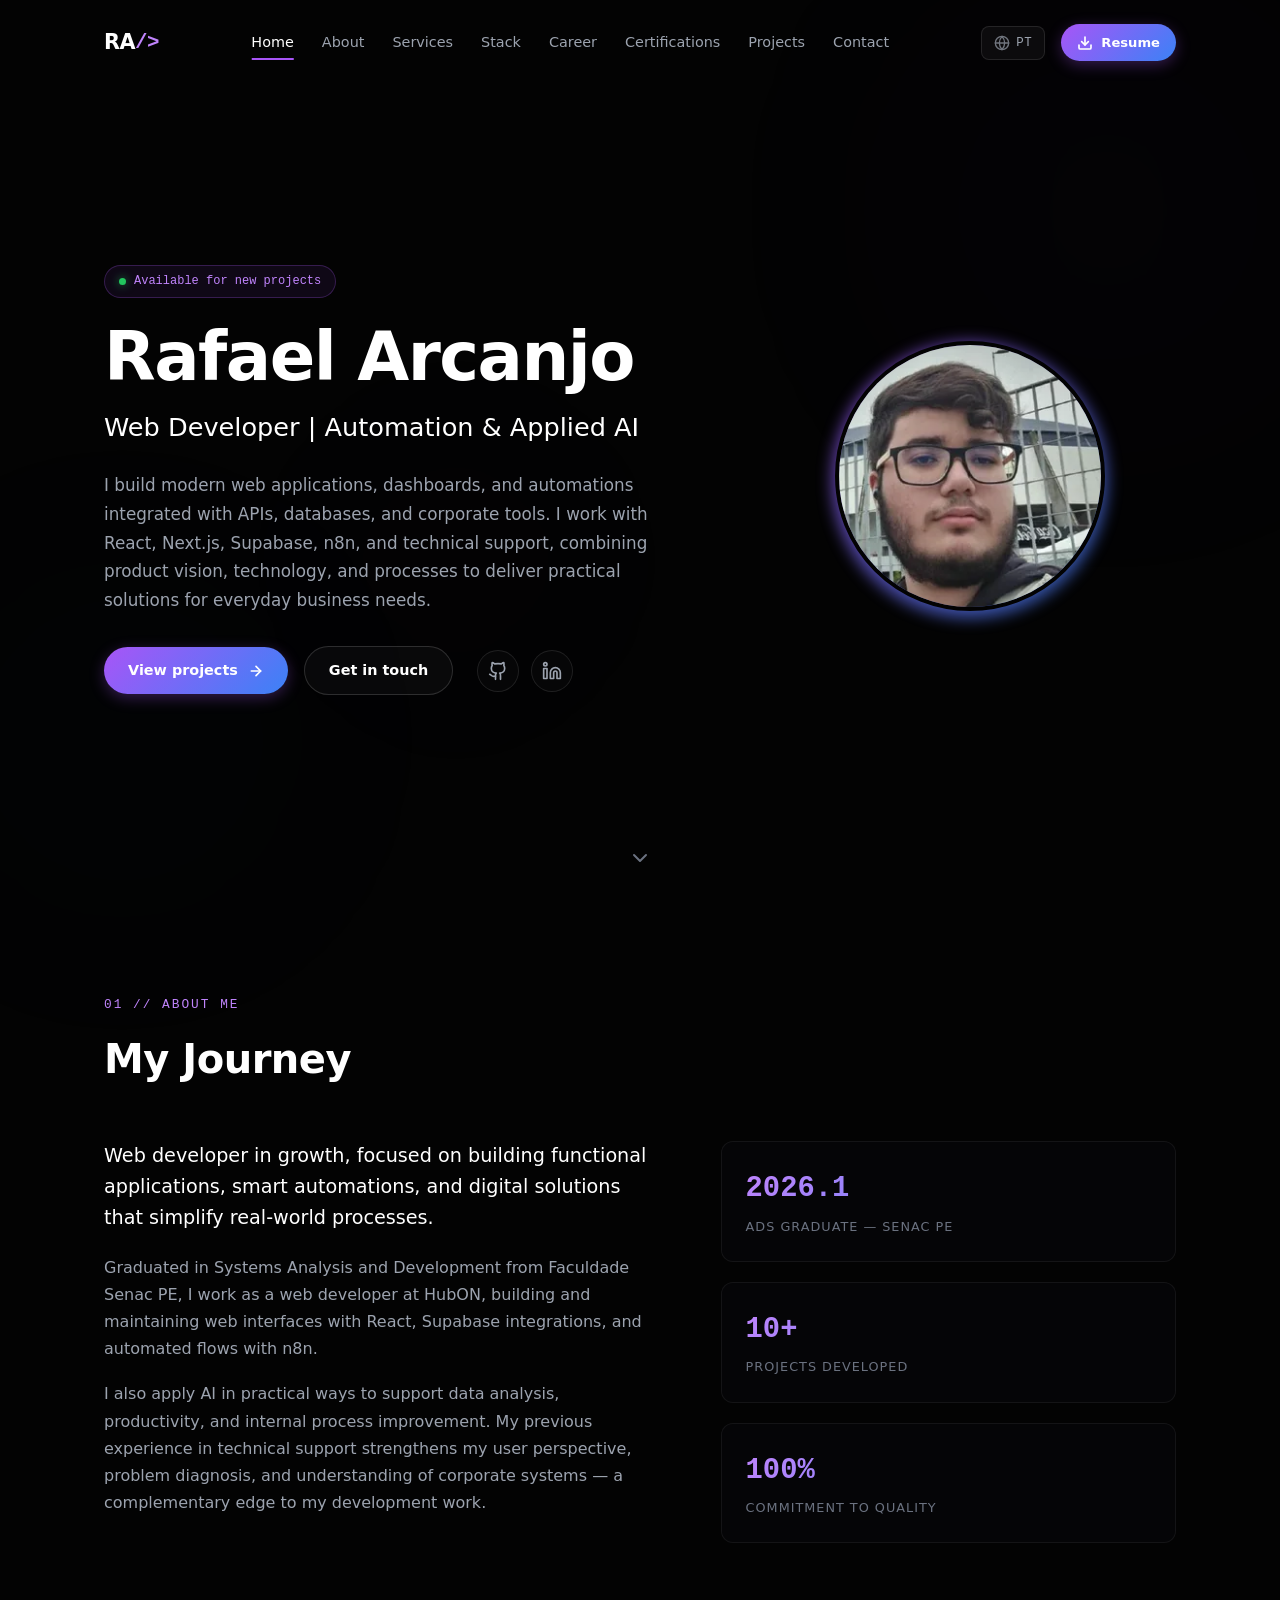
==== index.html @ 31f5fdc5 "Adicionar Dashboard de Suportes Presenciais aos projetos em destaque. Inclui card com links para Git" ====
<!DOCTYPE html>
<html lang="en">
<head>
    <meta charset="UTF-8">
    <meta name="viewport" content="width=device-width, initial-scale=1.0">
    <title>Rafael Arcanjo | Desenvolvedor Web — Automações e IA Aplicada</title>
    <meta name="description" content="Currículo digital de Rafael Arcanjo, desenvolvedor web com foco em automações, IA aplicada, React, Next.js, Supabase e n8n para soluções digitais corporativas.">
    <meta name="keywords" content="Rafael Arcanjo, Desenvolvedor Web, Automações, IA Aplicada, React, Next.js, Supabase, n8n, Portfólio">
    <meta name="author" content="Rafael Arcanjo">
    <meta name="robots" content="index, follow">
    <meta name="theme-color" content="#030303">
    
    <!-- Open Graph -->
    <meta property="og:type" content="website">
    <meta property="og:locale" content="pt_BR">
    <meta property="og:site_name" content="Rafael Arcanjo">
    <meta property="og:title" content="Rafael Arcanjo | Desenvolvedor Web — Automações e IA Aplicada">
    <meta property="og:description" content="Projetos, experiência, certificados e formas de contato de Rafael Arcanjo.">
    <meta property="og:image" content="https://rafaeladsdev.com/assets/avatar.png">
    <meta property="og:image:alt" content="Foto profissional de Rafael Arcanjo">
    <meta name="twitter:card" content="summary">
    <meta name="twitter:title" content="Rafael Arcanjo | Desenvolvedor Web — Automações e IA Aplicada">
    <meta name="twitter:description" content="Currículo digital com projetos, experiência e certificados.">
    <meta name="twitter:image" content="https://rafaeladsdev.com/assets/avatar.png">

    <!-- CSS crítico + stylesheet assíncrono (sem Google Fonts — system fonts) -->
    <link rel="preload" as="image" href="/assets/avatar-220.webp" type="image/webp" media="(max-width: 768px)" fetchpriority="high">
    <link rel="preload" as="image" href="/assets/avatar.webp" type="image/webp" media="(min-width: 769px)" fetchpriority="high">
    <style>
:root{--bg-dark:#030303;--text-primary:#fff;--text-secondary:#9ca3af;--primary:#a855f7;--primary-light:#c084fc;--secondary:#3b82f6;--border-color:rgba(255,255,255,.06);--font-heading:system-ui,-apple-system,BlinkMacSystemFont,'Segoe UI',Roboto,sans-serif;--font-body:system-ui,-apple-system,BlinkMacSystemFont,'Segoe UI',Roboto,sans-serif;--font-code:ui-monospace,'Cascadia Code','Segoe UI Mono',monospace}*,*::before,*::after{box-sizing:border-box;margin:0;padding:0}html{font-size:16px}body{background:var(--bg-dark);color:var(--text-secondary);font-family:var(--font-body);line-height:1.6;min-height:100vh;-webkit-font-smoothing:antialiased;overflow-x:hidden}a{color:inherit;text-decoration:none}.container{max-width:1120px;margin:0 auto;padding:0 24px;width:100%}.navbar{position:fixed;top:0;left:0;width:100%;z-index:1000;padding:14px 0;background:rgba(3,3,3,.96)}.nav-container{max-width:1120px;margin:0 auto;padding:0 24px;display:flex;align-items:center;justify-content:space-between}.logo{display:flex;align-items:center;font-family:var(--font-heading);font-weight:800;font-size:1.3rem}.logo-text{color:var(--text-primary)}.logo-bracket{color:var(--primary-light);font-family:var(--font-code)}.nav-menu{display:none}.nav-actions{display:flex;align-items:center;gap:16px}.lang-toggle{display:inline-flex;align-items:center;gap:6px;padding:8px 12px;background:rgba(255,255,255,.04);border:1px solid rgba(255,255,255,.1);border-radius:8px;color:var(--text-secondary);font-size:.78rem;border:none;cursor:pointer}.mobile-toggle{display:flex;background:transparent;border:none;color:var(--text-primary);padding:6px;cursor:pointer}.btn{display:inline-flex;align-items:center;justify-content:center;gap:8px;padding:12px 24px;border-radius:9999px;font-weight:600;font-size:.9rem;border:none;cursor:pointer}.btn-sm{padding:8px 16px;font-size:.82rem}.btn-gradient{background:linear-gradient(135deg,var(--primary) 0%,var(--secondary) 100%);color:var(--text-primary)}.btn-ghost{background:transparent;border:1px solid var(--border-color);color:var(--text-primary)}.hero-section{min-height:100vh;display:flex;align-items:center;padding:140px 0 80px}.hero-grid{display:grid;grid-template-columns:1fr;gap:40px;align-items:center;text-align:center}.hero-image-wrapper{order:-1;display:flex;justify-content:center}.hero-content{display:flex;flex-direction:column;align-items:center}.badge-tag{background:rgba(168,85,247,.08);border:1px solid rgba(168,85,247,.25);padding:6px 14px;border-radius:100px;font-size:.75rem;color:var(--primary-light);display:inline-flex;align-items:center;gap:8px;margin-bottom:24px}.pulse-dot{width:7px;height:7px;background:#22c55e;border-radius:50%}.hero-title{font-family:var(--font-heading);font-size:clamp(2rem,8vw,2.8rem);font-weight:900;color:var(--text-primary);line-height:1.05;margin-bottom:14px}.hero-subtitle{font-size:clamp(1.1rem,4vw,1.4rem);font-weight:500;color:var(--text-primary);margin-bottom:24px}.hero-description{font-size:1rem;color:var(--text-secondary);margin-bottom:32px;max-width:560px;line-height:1.7}.hero-buttons{display:flex;align-items:center;gap:16px;flex-wrap:wrap;justify-content:center}.avatar-container{position:relative;width:220px;height:220px;border-radius:50%;display:flex;align-items:center;justify-content:center;isolation:isolate}.avatar-border-glow{position:absolute;width:102%;height:102%;border-radius:50%;background:linear-gradient(135deg,var(--primary) 0%,var(--secondary) 100%);opacity:.45;z-index:0}.avatar-image{position:relative;z-index:1;width:100%;height:100%;border-radius:50%;object-fit:cover;border:4px solid var(--bg-dark)}.icon{width:24px;height:24px;stroke:currentColor;fill:none;flex-shrink:0}@media(min-width:993px){.nav-menu{display:flex;align-items:center;gap:28px}.mobile-toggle{display:none}.hero-grid{grid-template-columns:1.2fr .8fr;text-align:left}.hero-content{align-items:flex-start}.hero-image-wrapper{order:0}.hero-buttons{justify-content:flex-start}.navbar{background:transparent;padding:24px 0}.avatar-container{width:270px;height:270px}}
    </style>
    <link rel="preload" href="style.css?v=5" as="style" onload="this.onload=null;this.rel='stylesheet'">
    <noscript><link rel="stylesheet" href="style.css?v=5"></noscript>
    
    <!-- Favicon -->
    <link rel="icon" type="image/svg+xml" href="favicon.svg">
</head>
<body>
    <svg xmlns="http://www.w3.org/2000/svg" style="display:none" aria-hidden="true">
        <symbol id="icon-menu" viewBox="0 0 24 24" fill="none" stroke="currentColor" stroke-width="2" stroke-linecap="round" stroke-linejoin="round"><line x1="4" x2="20" y1="12" y2="12"/><line x1="4" x2="20" y1="6" y2="6"/><line x1="4" x2="20" y1="18" y2="18"/></symbol>
        <symbol id="icon-x" viewBox="0 0 24 24" fill="none" stroke="currentColor" stroke-width="2" stroke-linecap="round" stroke-linejoin="round"><path d="M18 6 6 18"/><path d="m6 6 12 12"/></symbol>
        <symbol id="icon-chevron-down" viewBox="0 0 24 24" fill="none" stroke="currentColor" stroke-width="2" stroke-linecap="round" stroke-linejoin="round"><path d="m6 9 6 6 6-6"/></symbol>
        <symbol id="icon-code" viewBox="0 0 24 24" fill="none" stroke="currentColor" stroke-width="2" stroke-linecap="round" stroke-linejoin="round"><polyline points="16 18 22 12 16 6"/><polyline points="8 6 2 12 8 18"/></symbol>
        <symbol id="icon-clock" viewBox="0 0 24 24" fill="none" stroke="currentColor" stroke-width="2" stroke-linecap="round" stroke-linejoin="round"><circle cx="12" cy="12" r="10"/><polyline points="12 6 12 12 16 14"/></symbol>
        <symbol id="icon-brain" viewBox="0 0 24 24" fill="none" stroke="currentColor" stroke-width="2" stroke-linecap="round" stroke-linejoin="round"><path d="M12 5a3 3 0 1 0-5.997.125 4 4 0 0 0-2.526 5.77 4 4 0 0 0 .556 6.588A4 4 0 1 0 12 18Z"/><path d="M12 5a3 3 0 1 1 5.997.125 4 4 0 0 1 2.526 5.77 4 4 0 0 1-.556 6.588A4 4 0 1 1 12 18Z"/><path d="M15 13a4.5 4.5 0 0 1-3-4 4.5 4.5 0 0 1-3 4"/><path d="M17.599 6.5a3 3 0 0 0 .399-1.375"/><path d="M6.003 5.125A3 3 0 0 0 6.401 6.5"/><path d="M3.477 10.896a4 4 0 0 1 .585-.396"/><path d="M19.938 10.5a4 4 0 0 1 .585.396"/><path d="M6 18a4 4 0 0 1-1.967-.516"/><path d="M19.967 17.484A4 4 0 0 1 18 18"/></symbol>
        <symbol id="icon-zap" viewBox="0 0 24 24" fill="none" stroke="currentColor" stroke-width="2" stroke-linecap="round" stroke-linejoin="round"><path d="M4 14a1 1 0 0 1-.78-1.63l9.9-10.2a.5.5 0 0 1 .86.46l-1.92 6.02A1 1 0 0 0 13 10h7a1 1 0 0 1 .78 1.63l-9.9 10.2a.5.5 0 0 1-.86-.46l1.92-6.02A1 1 0 0 0 11 14z"/></symbol>
        <symbol id="icon-cpu" viewBox="0 0 24 24" fill="none" stroke="currentColor" stroke-width="2" stroke-linecap="round" stroke-linejoin="round"><rect width="16" height="16" x="4" y="4" rx="2"/><rect width="6" height="6" x="9" y="9" rx="1"/><path d="M15 2v2"/><path d="M15 20v2"/><path d="M2 15h2"/><path d="M2 9h2"/><path d="M20 15h2"/><path d="M20 9h2"/><path d="M9 2v2"/><path d="M9 20v2"/></symbol>
        <symbol id="icon-shield" viewBox="0 0 24 24" fill="none" stroke="currentColor" stroke-width="2" stroke-linecap="round" stroke-linejoin="round"><path d="M20 13c0 5-3.5 7.5-7.66 8.95a1 1 0 0 1-.67-.01C7.5 20.5 4 18 4 13V6a1 1 0 0 1 1-1c2 0 4.5-1.2 6.24-2.72a1.17 1.17 0 0 1 1.52 0C14.51 3.81 17 5 19 5a1 1 0 0 1 1 1z"/></symbol>
        <symbol id="icon-github" viewBox="0 0 24 24" fill="none" stroke="currentColor" stroke-width="2" stroke-linecap="round" stroke-linejoin="round"><path d="M15 22v-4a4.8 4.8 0 0 0-1-3.5c3 0 6-2 6-5.5.08-1.25-.27-2.48-1-3.5.28-1.15.28-2.35 0-3.5 0 0-1 0-3 1.5-2.64-.5-5.36-.5-8 0C6 2 5 2 5 2c-.3 1.15-.3 2.35 0 3.5A5.403 5.403 0 0 0 4 9c0 3.5 3 5.5 6 5.5-.39.49-.68 1.05-.85 1.65-.17.6-.22 1.23-.15 1.85v4"/><path d="M9 18c-4.51 2-5-2-7-2"/></symbol>
        <symbol id="icon-calendar" viewBox="0 0 24 24" fill="none" stroke="currentColor" stroke-width="2" stroke-linecap="round" stroke-linejoin="round"><path d="M8 2v4"/><path d="M16 2v4"/><rect width="18" height="18" x="3" y="4" rx="2"/><path d="M3 10h18"/></symbol>
    </svg>
    <!-- Aurora background glows -->
    <div class="aurora aurora-1"></div>
    <div class="aurora aurora-2"></div>
    <div class="aurora aurora-3"></div>

    <!-- Navigation Header -->
    <header class="navbar">
        <div class="nav-container">
            <a href="#home" class="logo" data-i18n-aria="nav.goHome" aria-label="Ir para o início">
                <span class="logo-text">RA</span><span class="logo-bracket">/&gt;</span>
            </a>
            
            <nav class="nav-menu" id="navMenu">
                <a href="#home" class="nav-link active" data-i18n="nav.home">Início</a>
                <a href="#about" class="nav-link" data-i18n="nav.about">Sobre</a>
                <a href="#services" class="nav-link" data-i18n="nav.services">Serviços</a>
                <a href="#stack" class="nav-link" data-i18n="nav.stack">Stack</a>
                <a href="#experience" class="nav-link" data-i18n="nav.experience">Carreira</a>
                <a href="#certifications" class="nav-link" data-i18n="nav.certifications">Certificados</a>
                <a href="#projects" class="nav-link" data-i18n="nav.projects">Projetos</a>
                <a href="#contact" class="nav-link" data-i18n="nav.contact">Contato</a>
            </nav>

            <div class="nav-actions">
                <button type="button" class="lang-toggle" id="langToggle" aria-label="Mudar idioma para inglês" title="Mudar idioma para inglês">
                    <svg xmlns="http://www.w3.org/2000/svg" width="16" height="16" viewBox="0 0 24 24" fill="none" stroke="currentColor" stroke-width="2" stroke-linecap="round" stroke-linejoin="round" aria-hidden="true"><circle cx="12" cy="12" r="10"/><path d="M2 12h20"/><path d="M12 2a15.3 15.3 0 0 1 4 10 15.3 15.3 0 0 1-4 10 15.3 15.3 0 0 1-4-10 15.3 15.3 0 0 1 4-10z"/></svg>
                    <span id="langLabel">PT</span>
                </button>
                <a href="curriculo.pdf" class="btn btn-sm btn-gradient" id="downloadCv" download="Curriculo-Rafael-Arcanjo.pdf" data-i18n-aria="nav.downloadCv" aria-label="Baixar currículo em PDF">
                    <svg xmlns="http://www.w3.org/2000/svg" width="16" height="16" viewBox="0 0 24 24" fill="none" stroke="currentColor" stroke-width="2.5" stroke-linecap="round" stroke-linejoin="round" class="btn-icon-svg"><path d="M21 15v4a2 2 0 0 1-2 2H5a2 2 0 0 1-2-2v-4"/><polyline points="7 10 12 15 17 10"/><line x1="12" y1="15" x2="12" y2="3"/></svg>
                    <span data-i18n="nav.cv">Currículo</span>
                </a>
                <button type="button" class="mobile-toggle" id="mobileToggle" data-i18n-aria="nav.openMenu" aria-label="Abrir Menu" aria-controls="navMenu" aria-expanded="false">
                    <svg class="icon" id="menuIcon" aria-hidden="true"><use href="#icon-menu"></use></svg>
                </button>
            </div>
        </div>
    </header>

    <!-- Main Content -->
    <main>
        
        <!-- 1. Hero Section -->
        <section id="home" class="hero-section">
            <div class="container hero-grid">
                <div class="hero-content">
                    <div class="badge-tag">
                        <span class="pulse-dot"></span>
                        <span data-i18n="hero.badge">Disponível para novos projetos</span>
                    </div>
                    <h1 class="hero-title">
                        Rafael Arcanjo
                    </h1>
                    <h2 class="hero-subtitle" data-i18n="hero.subtitle">
                        Desenvolvedor Web | Automações e IA Aplicada
                    </h2>
                    <p class="hero-description" data-i18n="hero.description">
                        Crio aplicações web modernas, dashboards e automações integradas a APIs, bancos de dados e ferramentas corporativas. Tenho experiência com React, Next.js, Supabase, n8n e suporte técnico, unindo visão de produto, tecnologia e processos para entregar soluções úteis no dia a dia das empresas.
                    </p>
                    <div class="hero-buttons">
                        <a href="#projects" class="btn btn-gradient">
                            <span data-i18n="hero.viewProjects">Ver projetos</span>
                            <svg xmlns="http://www.w3.org/2000/svg" width="16" height="16" viewBox="0 0 24 24" fill="none" stroke="currentColor" stroke-width="2.5" stroke-linecap="round" stroke-linejoin="round" class="btn-icon-svg-right"><line x1="5" y1="12" x2="19" y2="12"/><polyline points="12 5 19 12 12 19"/></svg>
                        </a>
                        <a href="#contact" class="btn btn-ghost">
                            <span data-i18n="hero.contactMe">Falar comigo</span>
                        </a>
                        
                        <!-- Socials directly inline SVG -->
                        <div class="hero-social-links">
                            <a href="https://github.com/RafaelADSdev" target="_blank" rel="noopener" class="social-icon-link" aria-label="GitHub">
                                <svg xmlns="http://www.w3.org/2000/svg" width="20" height="20" viewBox="0 0 24 24" fill="none" stroke="currentColor" stroke-width="2" stroke-linecap="round" stroke-linejoin="round"><path d="M15 22v-4a4.8 4.8 0 0 0-1-3.5c3 0 6-2 6-5.5.08-1.25-.27-2.48-1-3.5.28-1.15.28-2.35 0-3.5 0 0-1 0-3 1.5-2.64-.5-5.36-.5-8 0C6 2 5 2 5 2c-.3 1.15-.3 2.35 0 3.5A5.403 5.403 0 0 0 4 9c0 3.5 3 5.5 6 5.5-.39.49-.68 1.05-.85 1.65-.17.6-.22 1.23-.15 1.85v4"/><path d="M9 18c-4.51 2-5-2-7-2"/></svg>
                            </a>
                            <a href="www.linkedin.com/in/rafaeladsdev" target="_blank" rel="noopener" class="social-icon-link" aria-label="LinkedIn">
                                <svg xmlns="http://www.w3.org/2000/svg" width="20" height="20" viewBox="0 0 24 24" fill="none" stroke="currentColor" stroke-width="2" stroke-linecap="round" stroke-linejoin="round"><path d="M16 8a6 6 0 0 1 6 6v7h-4v-7a2 2 0 0 0-2-2 2 2 0 0 0-2 2v7h-4v-7a6 6 0 0 1 6-6z"/><rect x="2" y="9" width="4" height="12"/><circle cx="4" cy="4" r="2"/></svg>
                            </a>
                        </div>
                    </div>
                </div>
                
                <div class="hero-image-wrapper">
                    <div class="avatar-container">
                        <div class="avatar-border-glow" aria-hidden="true"></div>
                        <picture>
                            <source media="(max-width: 768px)" srcset="/assets/avatar-220.webp" type="image/webp" width="220" height="220">
                            <source srcset="/assets/avatar-540.webp 2x, /assets/avatar.webp 1x" type="image/webp">
                            <img src="/assets/avatar.png" alt="Rafael Arcanjo" class="avatar-image" width="270" height="270" sizes="(max-width: 768px) 220px, 270px" loading="eager" decoding="async" fetchpriority="high">
                        </picture>
                    </div>
                </div>
            </div>
            
            <a href="#about" class="scroll-indicator" data-i18n-aria="hero.scrollAbout" aria-label="Ir para Sobre mim">
                <svg class="icon bounce-arrow" aria-hidden="true"><use href="#icon-chevron-down"></use></svg>
            </a>
        </section>

        <!-- 2. Sobre mim Section -->
        <section id="about" class="about-section scroll-reveal">
            <div class="container">
                <div class="section-header">
                    <span class="section-tag" data-i18n="about.tag">01 // SOBRE MIM</span>
                    <h2 class="section-title" data-i18n="about.title">Minha Trajetória</h2>
                </div>
                
                <div class="about-grid">
                    <div class="about-text">
                        <p class="lead-text" data-i18n="about.lead">
                            Desenvolvedor web em evolução, com foco em construir aplicações funcionais, automações inteligentes e soluções digitais que simplificam processos reais.
                        </p>
                        <p data-i18n="about.p1">
                            Formado em Análise e Desenvolvimento de Sistemas pela Faculdade Senac PE, atuo como desenvolvedor web na HubON, criando e mantendo interfaces web com React, integrações com Supabase e fluxos automatizados com n8n.
                        </p>
                        <p data-i18n="about.p2">
                            Também aplico IA de forma prática para apoiar análise de dados, produtividade e melhoria de processos internos. Minha experiência anterior em suporte técnico reforça minha visão de usuário, diagnóstico de problemas e entendimento de sistemas corporativos — um diferencial complementar à minha atuação em desenvolvimento.
                        </p>
                    </div>
                    
                    <div class="stats-panel">
                        <div class="stat-item">
                            <span class="stat-number gradient-accent-text">2026.1</span>
                            <span class="stat-label" data-i18n="about.stat1">Formado em ADS — Senac PE</span>
                        </div>
                        <div class="stat-item">
                            <span class="stat-number gradient-accent-text">10+</span>
                            <span class="stat-label" data-i18n="about.stat2">Projetos Desenvolvidos</span>
                        </div>
                        <div class="stat-item">
                            <span class="stat-number gradient-accent-text">100%</span>
                            <span class="stat-label" data-i18n="about.stat3">Compromisso com Qualidade</span>
                        </div>
                    </div>
                </div>
            </div>
        </section>

        <!-- 3. Serviços Section -->
        <section id="services" class="services-section scroll-reveal">
            <div class="container">
                <div class="section-header">
                    <span class="section-tag" data-i18n="services.tag">02 // SERVIÇOS</span>
                    <h2 class="section-title" data-i18n="services.title">O que eu faço</h2>
                </div>
                
                <div class="services-grid">
                    <!-- Card 1 -->
                    <div class="ref-card">
                        <div class="card-glow"></div>
                        <div class="card-icon-box text-purple">
                            <svg xmlns="http://www.w3.org/2000/svg" width="24" height="24" viewBox="0 0 24 24" fill="none" stroke="currentColor" stroke-width="2" stroke-linecap="round" stroke-linejoin="round"><polyline points="16 18 22 12 16 6"/><polyline points="8 6 2 12 8 18"/></svg>
                        </div>
                        <h3 data-i18n="services.card1Title">Desenvolvimento Web</h3>
                        <p data-i18n="services.card1Desc">Criação de interfaces modernas, responsivas e funcionais utilizando HTML, CSS, JavaScript, React, Next.js e boas práticas de usabilidade.</p>
                    </div>

                    <!-- Card 2 -->
                    <div class="ref-card">
                        <div class="card-glow"></div>
                        <div class="card-icon-box text-purple">
                            <svg xmlns="http://www.w3.org/2000/svg" width="24" height="24" viewBox="0 0 24 24" fill="none" stroke="currentColor" stroke-width="2" stroke-linecap="round" stroke-linejoin="round"><polygon points="13 2 3 14 12 14 11 22 21 10 12 10 13 2"/></svg>
                        </div>
                        <h3 data-i18n="services.card2Title">Automações &amp; Integrações</h3>
                        <p data-i18n="services.card2Desc">Construção de fluxos automatizados com n8n, webhooks, APIs e ferramentas corporativas para reduzir tarefas manuais e melhorar processos internos.</p>
                    </div>

                    <!-- Card 3 -->
                    <div class="ref-card">
                        <div class="card-glow"></div>
                        <div class="card-icon-box text-purple">
                            <svg xmlns="http://www.w3.org/2000/svg" width="24" height="24" viewBox="0 0 24 24" fill="none" stroke="currentColor" stroke-width="2" stroke-linecap="round" stroke-linejoin="round"><path d="M12 8V4H8"/><rect width="16" height="12" x="4" y="8" rx="2"/><path d="M2 14h2"/><path d="M20 14h2"/><path d="M15 13v2"/><path d="M9 13v2"/></svg>
                        </div>
                        <h3 data-i18n="services.card3Title">IA Aplicada &amp; Produtividade</h3>
                        <p data-i18n="services.card3Desc">Uso de inteligência artificial aplicada para apoiar análise de dados, geração de documentos, automações, organização de processos e melhoria da produtividade.</p>
                    </div>
                </div>
            </div>
        </section>

        <!-- 4. Stack Tecnológica Section -->
        <section id="stack" class="stack-section scroll-reveal">
            <div class="container">
                <div class="section-header">
                    <span class="section-tag" data-i18n="stack.tag">03 // HARD SKILLS</span>
                    <h2 class="section-title" data-i18n="stack.title">Stack Tecnológica</h2>
                </div>
                
                <div class="stack-grid">
                    <div class="stack-category">
                        <h3 data-i18n="stack.frontend">Front-end</h3>
                        <div class="pills-container">
                            <span class="stack-pill">HTML5</span>
                            <span class="stack-pill">CSS3</span>
                            <span class="stack-pill">JavaScript ES6+</span>
                            <span class="stack-pill">React</span>
                            <span class="stack-pill">Next.js</span>
                            <span class="stack-pill">TypeScript</span>
                            <span class="stack-pill">Tailwind CSS</span>
                            <span class="stack-pill">Responsive Design</span>
                        </div>
                    </div>

                    <div class="stack-category">
                        <h3 data-i18n="stack.automation">Automações &amp; Integrações</h3>
                        <div class="pills-container">
                            <span class="stack-pill">n8n</span>
                            <span class="stack-pill">Webhooks</span>
                            <span class="stack-pill">APIs REST</span>
                            <span class="stack-pill">Supabase</span>
                            <span class="stack-pill">Bitrix CRM</span>
                            <span class="stack-pill">Google Sheets</span>
                            <span class="stack-pill">Automação de Processos</span>
                        </div>
                    </div>

                    <div class="stack-category">
                        <h3 data-i18n="stack.ai">IA Aplicada</h3>
                        <div class="pills-container">
                            <span class="stack-pill">Prompt Engineering</span>
                            <span class="stack-pill">IA Generativa</span>
                            <span class="stack-pill">OpenAI / Gemini / Claude</span>
                            <span class="stack-pill">Análise de Dados com IA</span>
                            <span class="stack-pill">Automação com IA</span>
                            <span class="stack-pill">GitHub Copilot</span>
                        </div>
                    </div>

                    <div class="stack-category">
                        <h3 data-i18n="stack.dataTools">Dados &amp; Ferramentas</h3>
                        <div class="pills-container">
                            <span class="stack-pill">PostgreSQL</span>
                            <span class="stack-pill">SQL</span>
                            <span class="stack-pill">Excel Avançado</span>
                            <span class="stack-pill">Power BI</span>
                            <span class="stack-pill">DBeaver</span>
                            <span class="stack-pill">Git / GitHub</span>
                        </div>
                    </div>

                    <div class="stack-category">
                        <h3 data-i18n="stack.support">Suporte &amp; Sistemas</h3>
                        <div class="pills-container">
                            <span class="stack-pill">Windows</span>
                            <span class="stack-pill">Linux</span>
                            <span class="stack-pill">Active Directory</span>
                            <span class="stack-pill">Redes</span>
                            <span class="stack-pill">Hardware</span>
                            <span class="stack-pill">Diagnóstico</span>
                            <span class="stack-pill">Shell Scripting</span>
                        </div>
                    </div>
                </div>
            </div>
        </section>

        <!-- 5. Carreira e Educação (Timeline) -->
        <section id="experience" class="timeline-section scroll-reveal">
            <div class="container">
                <div class="timeline-grid-layout">
                    <!-- Career Timeline -->
                    <div class="timeline-column">
                        <div class="section-header">
                            <span class="section-tag" data-i18n="experience.tag">04 // CARREIRA</span>
                            <h2 class="section-title" data-i18n="experience.title">Experiência Profissional</h2>
                        </div>
                        
                        <div class="ref-timeline">
                            <!-- Job 1: Desenvolvedor Web -->
                            <div class="ref-timeline-item">
                                <div class="timeline-dot-active"></div>
                                <span class="timeline-tag-date" data-i18n="experience.job1Date">01/Mai/2026 - Atual</span>
                                <h3 data-i18n="experience.job1Title">Desenvolvedor Web</h3>
                                <span class="timeline-sub-company">HubON</span>
                                <div class="timeline-desc">
                                    <p data-i18n="experience.job1Intro">Atuação no desenvolvimento e manutenção de aplicações web e sistemas internos da empresa, com foco em interfaces, integrações e melhoria de fluxos:</p>
                                    <ul>
                                        <li data-i18n="experience.job1Li1">› Desenvolvimento e manutenção de interfaces com React, HTML5 e CSS3, com componentização e ajustes de responsividade.</li>
                                        <li data-i18n="experience.job1Li2">› Integração de soluções com Supabase e automações de processos via n8n, webhooks e APIs.</li>
                                        <li data-i18n="experience.job1Li3">› Correção de bugs visuais e de fluxo de dados, com apoio em testes de interface e sistemas internos.</li>
                                        <li data-i18n="experience.job1Li4">› Colaboração na melhoria da experiência do usuário e na evolução de produtos digitais corporativos.</li>
                                    </ul>
                                </div>
                            </div>

                            <!-- Job 2: Suporte de TI -->
                            <div class="ref-timeline-item">
                                <div class="timeline-dot"></div>
                                <span class="timeline-tag-date" data-i18n="experience.job2Date">05/Jan/2026 - 30/Abr/2026</span>
                                <h3 data-i18n="experience.job2Title">Suporte de TI</h3>
                                <span class="timeline-sub-company">HubON</span>
                                <div class="timeline-desc">
                                    <p data-i18n="experience.job2Intro">Experiência complementar em suporte corporativo, atendimento a usuários e manutenção de sistemas internos:</p>
                                    <ul>
                                        <li data-i18n="experience.job2Li1">› Atendimento técnico, diagnóstico de falhas em hardware, software e redes locais.</li>
                                        <li data-i18n="experience.job2Li2">› Administração de usuários no Active Directory, suporte ao CRM Bitrix e gestão de permissões de acesso.</li>
                                        <li data-i18n="experience.job2Li3">› Criação de scripts Shell para automatizar instalações e tarefas repetitivas em novos setups.</li>
                                        <li data-i18n="experience.job2Li4">› Documentação de FAQ e padronização de atendimentos para reduzir o tempo médio de resolução (SLA).</li>
                                    </ul>
                                </div>
                            </div>

                            <!-- Job 3: Freelancer -->
                            <div class="ref-timeline-item">
                                <div class="timeline-dot"></div>
                                <span class="timeline-tag-date" data-i18n="experience.job3Date">2022 - 2024</span>
                                <h3 data-i18n="experience.job3Title">Desenvolvedor Web Freelance</h3>
                                <span class="timeline-sub-company" data-i18n="experience.job3Company">Projetos Autônomos</span>
                                <div class="timeline-desc">
                                    <p data-i18n="experience.job3Desc">Criação de websites estáticos, portfólios corporativos e interfaces de e-commerce locais, otimizando o layout para visualização mobile e SEO orgânico.</p>
                                </div>
                            </div>
                        </div>
                    </div>

                    <!-- Academic Timeline -->
                    <div class="timeline-column">
                        <div class="section-header">
                            <span class="section-tag" data-i18n="education.tag">05 // EDUCAÇÃO</span>
                            <h2 class="section-title" data-i18n="education.title">Formação Acadêmica</h2>
                        </div>
                        
                        <div class="ref-timeline">
                            <!-- Education 1 -->
                            <div class="ref-timeline-item">
                                <div class="timeline-dot-active"></div>
                                <span class="timeline-tag-date" data-i18n="education.edu1Date">2023 - 2026.1</span>
                                <h3 data-i18n="education.edu1Title">Análise e Desenvolvimento de Sistemas</h3>
                                <span class="timeline-sub-company" data-i18n="education.edu1School">Faculdade Senac PE</span>
                                <div class="timeline-desc">
                                    <p data-i18n="education.edu1Desc">Formado em Análise e Desenvolvimento de Sistemas pela Faculdade Senac PE — 2026.1. Formação em engenharia de requisitos, lógica estruturada, bancos de dados relacionais e desenvolvimento web.</p>
                                    <div class="timeline-status-badge">
                                        <svg xmlns="http://www.w3.org/2000/svg" width="14" height="14" viewBox="0 0 24 24" fill="none" stroke="currentColor" stroke-width="2.5" stroke-linecap="round" stroke-linejoin="round" class="text-purple"><path d="M22 11.08V12a10 10 0 1 1-5.93-9.14"/><polyline points="22 4 12 14.01 9 11.01"/></svg>
                                        <span data-i18n="education.edu1Status">Concluído em 2026.1</span>
                                    </div>
                                </div>
                            </div>

                            <!-- Education 2 -->
                            <div class="ref-timeline-item">
                                <div class="timeline-dot"></div>
                                <span class="timeline-tag-date" data-i18n="education.edu2Date">2023</span>
                                <h3 data-i18n="education.edu2Title">Formação Intensiva Frontend React</h3>
                                <span class="timeline-sub-company">Bootcamps Rocketseat &amp; DIO</span>
                                <div class="timeline-desc">
                                    <p data-i18n="education.edu2Desc">Especialização prática voltada a componentização, Hooks de estado do React, consumo de dados assíncronos e Deploy automatizado na Vercel/GitHub Pages.</p>
                                </div>
                            </div>
                        </div>
                    </div>
                </div>
            </div>
        </section>

        <!-- 5.5. Certificações Section -->
        <section id="certifications" class="certifications-section scroll-reveal">
            <div class="container">
                <div class="section-header">
                    <span class="section-tag" data-i18n="certifications.tag">06 // CREDENCIAIS</span>
                    <h2 class="section-title" data-i18n="certifications.title">Certificados &amp; Cursos</h2>
                </div>
                
                <div class="certifications-grid">
                    <!-- Cert 1: Udemy Front-end -->
                    <div class="ref-card cert-card">
                        <div class="card-glow"></div>
                        <div class="cert-header">
                            <div class="card-icon-box text-purple">
                                <svg class="icon" aria-hidden="true"><use href="#icon-code"></use></svg>
                            </div>
                            <div class="cert-meta">
                                <span class="cert-issuer">Udemy</span>
                                <span class="cert-date">Junho 2026</span>
                            </div>
                        </div>
                        <h3 class="cert-title" data-i18n="certifications.cert1Title">Formação Front-end - HTML, CSS, JavaScript, React e +</h3>
                        <div class="cert-details">
                            <span class="cert-hours">
                                <svg class="icon" aria-hidden="true"><use href="#icon-clock"></use></svg> 51.5 <span data-i18n="certifications.hours">horas</span>
                            </span>
                            <p class="cert-topics" data-i18n="certifications.cert1Topics">HTML5, CSS3, JavaScript ES6+, React, Hooks, Redux, Node.js e ferramentas do ecossistema.</p>
                        </div>
                        <div class="cert-footer">
                            <span class="cert-id"><span data-i18n="certifications.credential">Credencial</span>: UC-6fee6159-bb18-4387-8f08-161a3c0e2665</span>
                        </div>
                    </div>

                    <!-- Cert 2: Azure AI-900 -->
                    <div class="ref-card cert-card">
                        <div class="card-glow"></div>
                        <div class="cert-header">
                            <div class="card-icon-box text-purple">
                                <svg class="icon" aria-hidden="true"><use href="#icon-brain"></use></svg>
                            </div>
                            <div class="cert-meta">
                                <span class="cert-issuer">Fundação Bradesco &amp; Microsoft</span>
                                <span class="cert-date">Junho 2026</span>
                            </div>
                        </div>
                        <h3 class="cert-title" data-i18n="certifications.cert2Title">AI-900 - Fundamentos de IA no Azure</h3>
                        <div class="cert-details">
                            <span class="cert-hours">
                                <svg class="icon" aria-hidden="true"><use href="#icon-clock"></use></svg> 16 <span data-i18n="certifications.hours">horas</span>
                            </span>
                            <p class="cert-topics" data-i18n="certifications.cert2Topics">Conceitos fundamentais de Inteligência Artificial, Machine Learning, Visão Computacional, NLP e serviços da Azure AI.</p>
                        </div>
                        <div class="cert-footer">
                            <span class="cert-id"><span data-i18n="certifications.credential">Credencial</span>: 53E09983-CEB4-4F16-90B3-F3123CCEE236</span>
                        </div>
                    </div>

                    <!-- Cert 3: Rocketseat n8n -->
                    <div class="ref-card cert-card">
                        <div class="card-glow"></div>
                        <div class="cert-header">
                            <div class="card-icon-box text-purple">
                                <svg class="icon" aria-hidden="true"><use href="#icon-zap"></use></svg>
                            </div>
                            <div class="cert-meta">
                                <span class="cert-issuer">Rocketseat</span>
                                <span class="cert-date">Outubro 2025</span>
                            </div>
                        </div>
                        <h3 class="cert-title" data-i18n="certifications.cert3Title">Automação com n8n</h3>
                        <div class="cert-details">
                            <span class="cert-hours">
                                <svg class="icon" aria-hidden="true"><use href="#icon-clock"></use></svg> 3 <span data-i18n="certifications.hours">horas</span>
                            </span>
                            <p class="cert-topics" data-i18n="certifications.cert3Topics">Automação de processos, tratamento e validação de dados, controle de fluxo (If, Loop, Merge) e integrações de APIs externas.</p>
                        </div>
                        <div class="cert-footer">
                            <span class="cert-id"><span data-i18n="certifications.credential">Credencial</span>: 5e50294d-238d-41ed-8110-cd3cde5bc53c</span>
                        </div>
                    </div>

                    <!-- Cert 4: Rocketseat SENAC TakeOff -->
                    <div class="ref-card cert-card">
                        <div class="card-glow"></div>
                        <div class="cert-header">
                            <div class="card-icon-box text-purple">
                                <svg class="icon" aria-hidden="true"><use href="#icon-cpu"></use></svg>
                            </div>
                            <div class="cert-meta">
                                <span class="cert-issuer">Rocketseat &amp; SENAC</span>
                                <span class="cert-date">Outubro 2025</span>
                            </div>
                        </div>
                        <h3 class="cert-title" data-i18n="certifications.cert4Title">SENAC TakeOff 2025.2</h3>
                        <div class="cert-details">
                            <span class="cert-hours">
                                <svg class="icon" aria-hidden="true"><use href="#icon-clock"></use></svg> 8 <span data-i18n="certifications.hours">horas</span>
                            </span>
                            <p class="cert-topics" data-i18n="certifications.cert4Topics">Tecnologias Emergentes, Learning Agility, Fundamentos de DevOps, Primeiros passos com Docker e Prompt Engineering.</p>
                        </div>
                        <div class="cert-footer">
                            <span class="cert-id"><span data-i18n="certifications.credential">Credencial</span>: ef22daf8-e907-4ecd-b285-e186ba53bc62</span>
                        </div>
                    </div>

                    <!-- Cert 5: Cisco Cybersecurity -->
                    <div class="ref-card cert-card">
                        <div class="card-glow"></div>
                        <div class="cert-header">
                            <div class="card-icon-box text-purple">
                                <svg class="icon" aria-hidden="true"><use href="#icon-shield"></use></svg>
                            </div>
                            <div class="cert-meta">
                                <span class="cert-issuer">Cisco Networking Academy</span>
                                <span class="cert-date">Setembro 2025</span>
                            </div>
                        </div>
                        <h3 class="cert-title" data-i18n="certifications.cert5Title">Gerenciamento de Ameaças Cibernéticas</h3>
                        <div class="cert-details">
                            <span class="cert-hours">
                                <svg class="icon" aria-hidden="true"><use href="#icon-clock"></use></svg> <span data-i18n="certifications.fullLoad">Carga Completa</span>
                            </span>
                            <p class="cert-topics" data-i18n="certifications.cert5Topics">Princípios de segurança da informação, detecção de ameaças cibernéticas, proteção de dados e políticas de segurança em rede.</p>
                        </div>
                        <div class="cert-footer">
                            <span class="cert-id" data-i18n="certifications.verified">Credencial Verificada - Cisco</span>
                        </div>
                    </div>

                    <!-- Cert 6: GitHub AI Bradesco -->
                    <div class="ref-card cert-card">
                        <div class="card-glow"></div>
                        <div class="cert-header">
                            <div class="card-icon-box text-purple">
                                <svg class="icon" aria-hidden="true"><use href="#icon-github"></use></svg>
                            </div>
                            <div class="cert-meta">
                                <span class="cert-issuer">Fundação Bradesco &amp; Microsoft</span>
                                <span class="cert-date">Junho 2026</span>
                            </div>
                        </div>
                        <h3 class="cert-title" data-i18n="certifications.cert6Title">Soluções de IA no GitHub</h3>
                        <div class="cert-details">
                            <span class="cert-hours">
                                <svg class="icon" aria-hidden="true"><use href="#icon-clock"></use></svg> 15 <span data-i18n="certifications.hours">horas</span>
                            </span>
                            <p class="cert-topics" data-i18n="certifications.cert6Topics">IA Generativa no desenvolvimento, automações com GitHub Actions, Copilot e práticas modernas no controle de versão Git.</p>
                        </div>
                        <div class="cert-footer">
                            <span class="cert-id"><span data-i18n="certifications.credential">Credencial</span>: E8F39B20-C39F-4CB8-ABD6-FCC885193B08</span>
                        </div>
                    </div>

                    <!-- Cert 7: CPNordeste -->
                    <div class="ref-card cert-card">
                        <div class="card-glow"></div>
                        <div class="cert-header">
                            <div class="card-icon-box text-purple">
                                <svg class="icon" aria-hidden="true"><use href="#icon-calendar"></use></svg>
                            </div>
                            <div class="cert-meta">
                                <span class="cert-issuer">Campus Party Brasil</span>
                                <span class="cert-date">Setembro 2024</span>
                            </div>
                        </div>
                        <h3 class="cert-title" data-i18n="certifications.cert7Title">CPNordeste - Participante</h3>
                        <div class="cert-details">
                            <span class="cert-hours">
                                <svg class="icon" aria-hidden="true"><use href="#icon-clock"></use></svg> 33 <span data-i18n="certifications.hours">horas</span>
                            </span>
                            <p class="cert-topics" data-i18n="certifications.cert7Topics">Participação presencial em workshops, hackathons e palestras de inovação, empreendedorismo e desenvolvimento na Campus Party.</p>
                        </div>
                        <div class="cert-footer">
                            <span class="cert-id" data-i18n="certifications.inPerson">Participação Presencial</span>
                        </div>
                    </div>
                </div>
            </div>
        </section>

        <!-- 6. Projetos Section -->
        <section id="projects" class="projects-section scroll-reveal">
            <div class="container">
                <div class="section-header flex-header">
                    <div>
                        <span class="section-tag" data-i18n="projects.tag">07 // TRABALHOS</span>
                        <h2 class="section-title" data-i18n="projects.title">Projetos em destaque</h2>
                    </div>
                    <div class="projects-filter-bar">
                        <button type="button" class="filter-btn active" data-filter="all" aria-pressed="true" data-i18n="projects.filterAll">Todos</button>
                        <button type="button" class="filter-btn" data-filter="frontend" aria-pressed="false" data-i18n="projects.filterFrontend">Frontend</button>
                        <button type="button" class="filter-btn" data-filter="data" aria-pressed="false" data-i18n="projects.filterData">Dados / BI</button>
                    </div>
                </div>

                <div class="projects-grid">
                    <!-- Project 1: Dashboard de Suportes Presenciais -->
                    <div class="ref-project-card" data-category="frontend data">
                        <div class="project-header-box">
                            <span class="project-num">01</span>
                            <span class="project-tag-cat">React / Supabase / Bitrix24</span>
                        </div>
                        <h3>Dashboard de Suportes Presenciais</h3>
                        <p class="project-short-desc" data-i18n="projects.p6Desc">Painel em tempo real para exibição em TV no salão — fila de atendimento presencial integrada ao Bitrix24, com dados sincronizados via Supabase Realtime.</p>
                        
                        <ul class="project-bullet-details">
                            <li data-i18n="projects.p6Li1">› Fila FIFO de suportes presenciais com atualização instantânea via Supabase Realtime, sem refresh manual.</li>
                            <li data-i18n="projects.p6Li2">› Integração Bitrix24 via Edge Function (webhook de deals) com identificação automática de solicitante, equipe e superintendência.</li>
                            <li data-i18n="projects.p6Li3">› Painel TV com ticket ativo, último resolvido, fila completa, filtros por superintendência e sincronização automática a cada 3 minutos.</li>
                        </ul>
                        
                        <div class="project-footer-box">
                            <div class="project-tech-tags">
                                <span>React</span>
                                <span>TypeScript</span>
                                <span>Supabase</span>
                                <span>Bitrix24</span>
                                <span>Vite</span>
                            </div>
                            <div class="project-action-links">
                                <a href="https://github.com/RafaelADSdev/Dashboard-de-Suportes-Presenciais-" target="_blank" rel="noopener" class="project-link" aria-label="Ver Código no Github">
                                    <span data-i18n="projects.github">GitHub</span>
                                    <svg xmlns="http://www.w3.org/2000/svg" width="14" height="14" viewBox="0 0 24 24" fill="none" stroke="currentColor" stroke-width="2" stroke-linecap="round" stroke-linejoin="round"><path d="M18 13v6a2 2 0 0 1-2 2H5a2 2 0 0 1-2-2V8a2 2 0 0 1 2-2h6"/><polyline points="15 3 21 3 21 9"/><line x1="10" y1="14" x2="21" y2="3"/></svg>
                                </a>
                                <a href="https://dashsuportespresenciais.vercel.app" target="_blank" rel="noopener" class="project-link" aria-label="Ver Demonstração">
                                    <span data-i18n="projects.demo">Demo</span>
                                    <svg xmlns="http://www.w3.org/2000/svg" width="14" height="14" viewBox="0 0 24 24" fill="none" stroke="currentColor" stroke-width="2" stroke-linecap="round" stroke-linejoin="round"><path d="M18 13v6a2 2 0 0 1-2 2H5a2 2 0 0 1-2-2V8a2 2 0 0 1 2-2h6"/><polyline points="15 3 21 3 21 9"/><line x1="10" y1="14" x2="21" y2="3"/></svg>
                                </a>
                            </div>
                        </div>
                    </div>

                    <!-- Project 2: Conta Gotas CRM -->
                    <div class="ref-project-card" data-category="frontend data">
                        <div class="project-header-box">
                            <span class="project-num">02</span>
                            <span class="project-tag-cat">React / TypeScript</span>
                        </div>
                        <h3>Conta Gotas CRM</h3>
                        <p class="project-short-desc" data-i18n="projects.p1Desc">Sistema desenvolvido para organizar e acompanhar leads comerciais por meio de um painel visual e controle financeiro.</p>
                        
                        <ul class="project-bullet-details">
                            <li data-i18n="projects.p1Li1">› Kanban interativo com drag-and-drop para gestão de status e priorização de leads.</li>
                            <li data-i18n="projects.p1Li2">› Painel analítico com faturamento mensal e indicadores de conversão para apoio à operação comercial.</li>
                            <li data-i18n="projects.p1Li3">› Interface em React e TypeScript com Context API, focada em usabilidade e organização de dados.</li>
                        </ul>
                        
                        <div class="project-footer-box">
                            <div class="project-tech-tags">
                                <span>React</span>
                                <span>TypeScript</span>
                                <span>Context API</span>
                                <span>CSS Grid</span>
                                <span>BI</span>
                            </div>
                            <div class="project-action-links">
                                <a href="#contact" class="project-link project-link-internal" aria-label="Solicitar detalhes sobre o projeto Conta Gotas CRM">
                                    <span data-i18n="projects.requestDetails">Pedir detalhes</span>
                                    <svg xmlns="http://www.w3.org/2000/svg" width="14" height="14" viewBox="0 0 24 24" fill="none" stroke="currentColor" stroke-width="2" stroke-linecap="round" stroke-linejoin="round"><path d="M18 13v6a2 2 0 0 1-2 2H5a2 2 0 0 1-2-2V8a2 2 0 0 1 2-2h6"/><polyline points="15 3 21 3 21 9"/><line x1="10" y1="14" x2="21" y2="3"/></svg>
                                </a>
                            </div>
                        </div>
                    </div>

                    <!-- Project 3: DevFlow Portfolio -->
                    <div class="ref-project-card" data-category="frontend">
                        <div class="project-header-box">
                            <span class="project-num">03</span>
                            <span class="project-tag-cat">HTML5 / CSS / Vanilla JS</span>
                        </div>
                        <h3>DevFlow Portfolio</h3>
                        <p class="project-short-desc" data-i18n="projects.p2Desc">Template de portfólio estático desenvolvido para apresentar projetos com alto desempenho e boa experiência em dispositivos móveis.</p>
                        
                        <ul class="project-bullet-details">
                            <li data-i18n="projects.p2Li1">› Layout responsivo com estrutura otimizada para leitura e navegação em telas menores.</li>
                            <li data-i18n="projects.p2Li2">› Pontuação de 100/100 no Google Lighthouse em Performance, Acessibilidade e SEO.</li>
                            <li data-i18n="projects.p2Li3">› Animações em JavaScript puro, sem dependências pesadas, preservando leveza e fluidez.</li>
                        </ul>
                        
                        <div class="project-footer-box">
                            <div class="project-tech-tags">
                                <span>HTML5</span>
                                <span>CSS Variables</span>
                                <span>JavaScript ES6</span>
                                <span>Lighthouse 100</span>
                            </div>
                            <div class="project-action-links">
                                <a href="#home" class="project-link project-link-internal" aria-label="Ver este portfólio em execução">
                                    <span data-i18n="projects.viewPage">Ver página</span>
                                    <svg xmlns="http://www.w3.org/2000/svg" width="14" height="14" viewBox="0 0 24 24" fill="none" stroke="currentColor" stroke-width="2" stroke-linecap="round" stroke-linejoin="round"><path d="M18 13v6a2 2 0 0 1-2 2H5a2 2 0 0 1-2-2V8a2 2 0 0 1 2-2h6"/><polyline points="15 3 21 3 21 9"/><line x1="10" y1="14" x2="21" y2="3"/></svg>
                                </a>
                            </div>
                        </div>
                    </div>

                    <!-- Project 4: Gestão de Patrimônio HubON -->
                    <div class="ref-project-card" data-category="frontend">
                        <div class="project-header-box">
                            <span class="project-num">04</span>
                            <span class="project-tag-cat">HTML5 / CSS3 / Vanilla JS</span>
                        </div>
                        <h3>Gestão de Patrimônio HubON</h3>
                        <p class="project-short-desc" data-i18n="projects.p3Desc">Sistema web para inventário e controle de ativos tecnológicos corporativos, com operação offline e foco em uso interno.</p>
                        
                        <ul class="project-bullet-details">
                            <li data-i18n="projects.p3Li1">› CRUD completo de notebooks e celulares, com registro local sem banco de dados externo.</li>
                            <li data-i18n="projects.p3Li2">› Busca em tempo real e filtros por status, departamento e ano para localização rápida de equipamentos.</li>
                            <li data-i18n="projects.p3Li3">› Upload de fotos com lightbox e exportação de relatórios em CSV para apoio operacional.</li>
                        </ul>
                        
                        <div class="project-footer-box">
                            <div class="project-tech-tags">
                                <span>HTML5</span>
                                <span>CSS3</span>
                                <span>Vanilla JS</span>
                                <span>FileReader</span>
                                <span>CSV</span>
                            </div>
                            <div class="project-action-links">
                                <a href="https://github.com/RafaelADSdev/-Gestao-de-Patrimonio-HubON-" target="_blank" rel="noopener" class="project-link" aria-label="Ver Código no Github">
                                    <span data-i18n="projects.github">GitHub</span>
                                    <svg xmlns="http://www.w3.org/2000/svg" width="14" height="14" viewBox="0 0 24 24" fill="none" stroke="currentColor" stroke-width="2" stroke-linecap="round" stroke-linejoin="round"><path d="M18 13v6a2 2 0 0 1-2 2H5a2 2 0 0 1-2-2V8a2 2 0 0 1 2-2h6"/><polyline points="15 3 21 3 21 9"/><line x1="10" y1="14" x2="21" y2="3"/></svg>
                                </a>
                                <a href="https://gestao-de-patrimonio-hub-on.vercel.app" target="_blank" rel="noopener" class="project-link" aria-label="Ver Demonstração">
                                    <span data-i18n="projects.demo">Demo</span>
                                    <svg xmlns="http://www.w3.org/2000/svg" width="14" height="14" viewBox="0 0 24 24" fill="none" stroke="currentColor" stroke-width="2" stroke-linecap="round" stroke-linejoin="round"><path d="M18 13v6a2 2 0 0 1-2 2H5a2 2 0 0 1-2-2V8a2 2 0 0 1 2-2h6"/><polyline points="15 3 21 3 21 9"/><line x1="10" y1="14" x2="21" y2="3"/></svg>
                                </a>
                            </div>
                        </div>
                    </div>

                    <!-- Project 5: BBTS – Crédito de Carbono -->
                    <div class="ref-project-card" data-category="frontend">
                        <div class="project-header-box">
                            <span class="project-num">05</span>
                            <span class="project-tag-cat">JavaScript / Blockchain</span>
                        </div>
                        <h3>BBTS – Carbon Credits</h3>
                        <p class="project-short-desc" data-i18n="projects.p4Desc">Plataforma web para monitorar emissões de carbono e apoiar a compensação ambiental corporativa via blockchain.</p>
                        
                        <ul class="project-bullet-details">
                            <li data-i18n="projects.p4Li1">› Dashboard de emissões de CO₂ por consumo de energia e frota de veículos.</li>
                            <li data-i18n="projects.p4Li2">› Integração com MetaMask para tokenização de créditos de carbono na rede Ethereum.</li>
                            <li data-i18n="projects.p4Li3">› Catálogo de projetos sustentáveis para compensação ambiental de forma ágil e segura.</li>
                        </ul>
                        
                        <div class="project-footer-box">
                            <div class="project-tech-tags">
                                <span>JavaScript ES6</span>
                                <span>MetaMask</span>
                                <span>Ethereum API</span>
                                <span>RESTful API</span>
                                <span>Node.js</span>
                            </div>
                            <div class="project-action-links">
                                <a href="https://github.com/Clairefairy/BBTS_Frontend" target="_blank" rel="noopener" class="project-link" aria-label="Ver Código no Github">
                                    <span data-i18n="projects.github">GitHub</span>
                                    <svg xmlns="http://www.w3.org/2000/svg" width="14" height="14" viewBox="0 0 24 24" fill="none" stroke="currentColor" stroke-width="2" stroke-linecap="round" stroke-linejoin="round"><path d="M18 13v6a2 2 0 0 1-2 2H5a2 2 0 0 1-2-2V8a2 2 0 0 1 2-2h6"/><polyline points="15 3 21 3 21 9"/><line x1="10" y1="14" x2="21" y2="3"/></svg>
                                </a>
                                <a href="https://bbtscompensacao.netlify.app/" target="_blank" rel="noopener" class="project-link" aria-label="Ver Demonstração">
                                    <span data-i18n="projects.demo">Demo</span>
                                    <svg xmlns="http://www.w3.org/2000/svg" width="14" height="14" viewBox="0 0 24 24" fill="none" stroke="currentColor" stroke-width="2" stroke-linecap="round" stroke-linejoin="round"><path d="M18 13v6a2 2 0 0 1-2 2H5a2 2 0 0 1-2-2V8a2 2 0 0 1 2-2h6"/><polyline points="15 3 21 3 21 9"/><line x1="10" y1="14" x2="21" y2="3"/></svg>
                                </a>
                            </div>
                        </div>
                    </div>

                    <!-- Project 6: Forescan -->
                    <div class="ref-project-card" data-category="frontend data">
                        <div class="project-header-box">
                            <span class="project-num">06</span>
                            <span class="project-tag-cat">Python / Flask / ML</span>
                        </div>
                        <h3>Forescan Forensic Analytics</h3>
                        <p class="project-short-desc" data-i18n="projects.p5Desc">Plataforma PWA para gestão de casos e laudos, com apoio de análise preditiva por inteligência artificial.</p>
                        
                        <ul class="project-bullet-details">
                            <li data-i18n="projects.p5Li1">› Registro e acompanhamento de ocorrências integrando backend Python (Flask) ao fluxo web.</li>
                            <li data-i18n="projects.p5Li2">› Classificação preditiva de tipos de ocorrência com base em perfil e contexto do caso.</li>
                            <li data-i18n="projects.p5Li3">› Modelo de Regressão Logística integrado à aplicação, com suporte offline via PWA Service Worker.</li>
                        </ul>
                        
                        <div class="project-footer-box">
                            <div class="project-tech-tags">
                                <span>Python</span>
                                <span>Flask</span>
                                <span>Scikit-Learn</span>
                                <span>PWA</span>
                                <span>Machine Learning</span>
                            </div>
                            <div class="project-action-links">
                                <a href="https://github.com/RafaelADSdev/Forescan" target="_blank" rel="noopener" class="project-link" aria-label="Ver Código no Github">
                                    <span data-i18n="projects.github">GitHub</span>
                                    <svg xmlns="http://www.w3.org/2000/svg" width="14" height="14" viewBox="0 0 24 24" fill="none" stroke="currentColor" stroke-width="2" stroke-linecap="round" stroke-linejoin="round"><path d="M18 13v6a2 2 0 0 1-2 2H5a2 2 0 0 1-2-2V8a2 2 0 0 1 2-2h6"/><polyline points="15 3 21 3 21 9"/><line x1="10" y1="14" x2="21" y2="3"/></svg>
                                </a>
                                <a href="https://forescan-d1k1.vercel.app" target="_blank" rel="noopener" class="project-link" aria-label="Ver Demonstração">
                                    <span data-i18n="projects.demo">Demo</span>
                                    <svg xmlns="http://www.w3.org/2000/svg" width="14" height="14" viewBox="0 0 24 24" fill="none" stroke="currentColor" stroke-width="2" stroke-linecap="round" stroke-linejoin="round"><path d="M18 13v6a2 2 0 0 1-2 2H5a2 2 0 0 1-2-2V8a2 2 0 0 1 2-2h6"/><polyline points="15 3 21 3 21 9"/><line x1="10" y1="14" x2="21" y2="3"/></svg>
                                </a>
                            </div>
                        </div>
                    </div>
                </div>
            </div>
        </section>

        <!-- 7. Contato Section -->
        <section id="contact" class="contact-section scroll-reveal">
            <div class="container">
                <div class="section-header center">
                    <span class="section-tag" data-i18n="contact.tag">08 // CONTATO</span>
                    <h2 class="section-title" data-i18n="contact.title">Vamos conversar?</h2>
                    <p class="section-subtitle" data-i18n="contact.subtitle">Estou aberto a oportunidades, projetos e conexões profissionais envolvendo desenvolvimento web, automações, IA aplicada e melhoria de processos digitais.</p>
                </div>

                <div class="contact-grid">
                    <!-- Info Panel -->
                    <div class="contact-info-panel">
                        <div class="ref-card contact-card-item">
                            <div class="contact-icon text-purple">
                                <svg xmlns="http://www.w3.org/2000/svg" width="20" height="20" viewBox="0 0 24 24" fill="none" stroke="currentColor" stroke-width="2" stroke-linecap="round" stroke-linejoin="round"><rect x="2" y="4" width="20" height="16" rx="2"/><path d="m22 7-8.97 5.7a1.94 1.94 0 0 1-2.06 0L2 7"/></svg>
                            </div>
                            <div class="contact-card-content">
                                <span class="label" data-i18n="contact.email">E-mail</span>
                                <a href="mailto:rafaelarcanjods05@gmail.com" class="value">rafaelarcanjods05@gmail.com</a>
                                <button type="button" class="copy-btn" id="btnCopyEmail">
                                    <svg xmlns="http://www.w3.org/2000/svg" width="12" height="12" viewBox="0 0 24 24" fill="none" stroke="currentColor" stroke-width="2" stroke-linecap="round" stroke-linejoin="round"><rect x="9" y="9" width="13" height="13" rx="2" ry="2"/><path d="M5 15H4a2 2 0 0 1-2-2V4a2 2 0 0 1 2-2h9a2 2 0 0 1 2 2v1"/></svg>
                                    <span class="copy-text" data-i18n="contact.copyEmail">Copiar e-mail</span>
                                </button>
                            </div>
                        </div>

                        <div class="ref-card contact-card-item">
                            <div class="contact-icon text-purple">
                                <svg xmlns="http://www.w3.org/2000/svg" width="20" height="20" viewBox="0 0 24 24" fill="none" stroke="currentColor" stroke-width="2" stroke-linecap="round" stroke-linejoin="round"><path d="M16 8a6 6 0 0 1 6 6v7h-4v-7a2 2 0 0 0-2-2 2 2 0 0 0-2 2v7h-4v-7a6 6 0 0 1 6-6z"/><rect x="2" y="9" width="4" height="12"/><circle cx="4" cy="4" r="2"/></svg>
                            </div>
                            <div class="contact-card-content">
                                <span class="label" data-i18n="contact.linkedin">LinkedIn</span>
                                <a href="https://www.linkedin.com/in/rafael-arcanjo-0647962a0/" target="_blank" rel="noopener" class="value" data-i18n="contact.linkedinValue">Conectar profissionalmente</a>
                            </div>
                        </div>

                        <div class="ref-card contact-card-item">
                            <div class="contact-icon text-purple">
                                <svg xmlns="http://www.w3.org/2000/svg" width="20" height="20" viewBox="0 0 24 24" fill="none" stroke="currentColor" stroke-width="2" stroke-linecap="round" stroke-linejoin="round"><path d="M15 22v-4a4.8 4.8 0 0 0-1-3.5c3 0 6-2 6-5.5.08-1.25-.27-2.48-1-3.5.28-1.15.28-2.35 0-3.5 0 0-1 0-3 1.5-2.64-.5-5.36-.5-8 0C6 2 5 2 5 2c-.3 1.15-.3 2.35 0 3.5A5.403 5.403 0 0 0 4 9c0 3.5 3 5.5 6 5.5-.39.49-.68 1.05-.85 1.65-.17.6-.22 1.23-.15 1.85v4"/><path d="M9 18c-4.51 2-5-2-7-2"/></svg>
                            </div>
                            <div class="contact-card-content">
                                <span class="label" data-i18n="contact.github">GitHub</span>
                                <a href="https://github.com/RafaelADSdev" target="_blank" rel="noopener" class="value">github.com/RafaelADSdev</a>
                            </div>
                        </div>
                    </div>

                    <!-- Direct Message Form -->
                    <div class="ref-card form-card-box">
                        <form id="contactForm" class="contact-form-ref" action="send-contact.php" method="POST">
                            <input type="hidden" name="subject" value="Nova mensagem pelo currículo digital - Rafael Arcanjo">
                            <input type="hidden" name="from_name" value="Currículo Digital Rafael Arcanjo">
                            <input type="checkbox" name="botcheck" class="botcheck-field" tabindex="-1" autocomplete="off">
                            <div class="form-row">
                                <div class="form-group-ref">
                                    <label for="formName" data-i18n="contact.formName">Seu Nome</label>
                                    <input type="text" id="formName" name="name" required data-i18n-placeholder="contact.formPlaceholderName" placeholder="João Silva">
                                </div>
                                <div class="form-group-ref">
                                    <label for="formEmail" data-i18n="contact.formEmail">Seu E-mail</label>
                                    <input type="email" id="formEmail" name="email" required data-i18n-placeholder="contact.formPlaceholderEmail" placeholder="joao@email.com">
                                </div>
                            </div>
                            <div class="form-group-ref">
                                <label for="formMessage" data-i18n="contact.formMessage">Sua Mensagem</label>
                                <textarea id="formMessage" name="message" rows="5" required data-i18n-placeholder="contact.formPlaceholderMessage" placeholder="Escreva sua mensagem..."></textarea>
                            </div>
                            <button type="submit" class="btn btn-gradient btn-full" id="btnSubmitForm">
                                <span data-i18n="contact.submit">Enviar mensagem</span>
                            </button>
                            <div class="form-feedback hidden" id="formFeedback" role="status" aria-live="polite">
                                <svg xmlns="http://www.w3.org/2000/svg" width="16" height="16" viewBox="0 0 24 24" fill="none" stroke="currentColor" stroke-width="2.5" stroke-linecap="round" stroke-linejoin="round" class="text-purple"><path d="M22 11.08V12a10 10 0 1 1-5.93-9.14"/><polyline points="22 4 12 14.01 9 11.01"/></svg>
                                <span id="feedbackText" data-i18n="contact.success">Mensagem enviada com sucesso. Obrigado pelo contato!</span>
                            </div>
                        </form>
                    </div>
                </div>
            </div>
        </section>

    </main>

    <!-- Footer -->
    <footer class="footer">
        <div class="container footer-container">
            <a href="#home" class="logo" data-i18n-aria="footer.backHome" aria-label="Voltar ao início">
                <span class="logo-text">RA</span><span class="logo-bracket">/&gt;</span>
            </a>
            <p class="footer-copy" data-i18n="footer.rights">&copy; 2026 Rafael Arcanjo. Todos os direitos reservados.</p>
        </div>
    </footer>

    <!-- Script Files -->
    <script type="application/ld+json">
    {
        "@context": "https://schema.org",
        "@type": "Person",
        "name": "Rafael Arcanjo",
        "jobTitle": "Desenvolvedor Web — Automações e IA Aplicada",
        "email": "mailto:rafaelarcanjods05@gmail.com",
        "sameAs": [
            "https://github.com/RafaelADSdev",
            "www.linkedin.com/in/rafaeladsdev"
        ],
        "knowsAbout": ["React", "Next.js", "TypeScript", "Supabase", "n8n", "IA Aplicada", "Automações"]
    }
    </script>
    <script src="i18n.js" defer></script>
    <script src="script.js" defer></script>
</body>
</html>
---- style.css ----
/* ==========================================================================
   PORTFOLIO DESIGN SYSTEM (INSPIRADO EM ANA CLARA PEREIRA)
   ========================================================================== */
:root {
    /* Color Palette */
    --bg-dark: #030303;                  /* Jet Black */
    --bg-card: rgba(10, 10, 15, 0.4);    /* Transparent Dark Card */
    --bg-card-hover: rgba(16, 16, 24, 0.65);
    
    --border-color: rgba(255, 255, 255, 0.06);
    --border-color-hover: rgba(168, 85, 247, 0.35); /* Glowing Purple Border */
    
    --primary: #a855f7;                  /* Violet Accent */
    --primary-light: #c084fc;            /* Bright Violet */
    --primary-glow: rgba(168, 85, 247, 0.25);
    --secondary: #3b82f6;                /* Bright Blue */
    --secondary-glow: rgba(59, 130, 246, 0.2);
    
    --text-primary: #ffffff;             /* Pure White */
    --text-secondary: #9ca3af;           /* Slate Gray 400 */
    --text-muted: #6b7280;               /* Slate Gray 500 */
    
    /* Typography */
    --font-heading: system-ui, -apple-system, BlinkMacSystemFont, 'Segoe UI', Roboto, sans-serif;
    --font-body: system-ui, -apple-system, BlinkMacSystemFont, 'Segoe UI', Roboto, sans-serif;
    --font-code: ui-monospace, 'Cascadia Code', 'Segoe UI Mono', monospace;
    
    /* Transitions & Curves */
    --ease-normal: cubic-bezier(0.16, 1, 0.3, 1);
    --transition-fast: 0.2s var(--ease-normal);
    --transition-normal: 0.4s var(--ease-normal);
    --transition-slow: 0.8s var(--ease-normal);
}

/* ==========================================================================
   RESET & SYSTEM BASE
   ========================================================================== */
*, *::before, *::after {
    box-sizing: border-box;
    margin: 0;
    padding: 0;
}

html {
    scroll-behavior: smooth;
    font-size: 16px;
}

body {
    background-color: var(--bg-dark);
    color: var(--text-secondary);
    font-family: var(--font-body);
    line-height: 1.6;
    overflow-x: hidden;
    position: relative;
    min-height: 100vh;
    -webkit-font-smoothing: antialiased;
}

/* Scrollbar styling */
::-webkit-scrollbar {
    width: 6px;
}
::-webkit-scrollbar-track {
    background: var(--bg-dark);
}
::-webkit-scrollbar-thumb {
    background: rgba(255, 255, 255, 0.1);
    border-radius: 10px;
}
::-webkit-scrollbar-thumb:hover {
    background: var(--primary);
}

/* General Link */
a {
    color: inherit;
    text-decoration: none;
    transition: var(--transition-fast);
}

a:focus-visible,
button:focus-visible,
input:focus-visible,
textarea:focus-visible {
    outline: 2px solid var(--primary-light);
    outline-offset: 4px;
}

/* ==========================================================================
   AURORA GLOW EFFECTS (BACKGROUNDS)
   ========================================================================== */
.aurora {
    position: fixed;
    border-radius: 50%;
    filter: blur(140px);
    z-index: -1;
    pointer-events: none;
    opacity: 0.35;
}

.aurora-1 {
    width: 600px;
    height: 600px;
    background: radial-gradient(circle, rgba(124, 58, 237, 0.15) 0%, transparent 65%);
    top: -10%;
    right: -10%;
    animation: floatAurora 20s infinite alternate;
}

.aurora-2 {
    width: 500px;
    height: 500px;
    background: radial-gradient(circle, rgba(59, 130, 246, 0.12) 0%, transparent 65%);
    bottom: -10%;
    left: -10%;
    animation: floatAurora 25s infinite alternate-reverse;
}

.aurora-3 {
    width: 400px;
    height: 400px;
    background: radial-gradient(circle, rgba(168, 85, 247, 0.1) 0%, transparent 65%);
    top: 40%;
    left: 20%;
}

@keyframes floatAurora {
    0% { transform: translate(0, 0) scale(1); }
    100% { transform: translate(60px, -60px) scale(1.1); }
}

/* ==========================================================================
   TYPOGRAPHY
   ========================================================================== */
h1, h2, h3, h4, h5, h6 {
    color: var(--text-primary);
    font-family: var(--font-heading);
    font-weight: 700;
}

/* ==========================================================================
   CONTAINERS & SECTIONS
   ========================================================================== */
.container {
    max-width: 1120px;
    margin: 0 auto;
    padding: 0 24px;
    position: relative;
    width: 100%;
}

section {
    padding: 90px 0;
    position: relative;
}

.section-header {
    margin-bottom: 50px;
}

.section-header.center {
    text-align: center;
}

.section-tag {
    font-family: var(--font-code);
    font-size: 0.8rem;
    font-weight: 500;
    color: var(--primary-light);
    letter-spacing: 2px;
    display: inline-block;
    margin-bottom: 12px;
}

.section-title {
    font-size: clamp(2rem, 3.5vw, 2.5rem);
    font-weight: 800;
    letter-spacing: -0.5px;
}

.section-subtitle {
    color: var(--text-secondary);
    max-width: 580px;
    margin: 12px 0 0;
    font-size: 1.05rem;
}

.section-header.center .section-subtitle {
    margin-left: auto;
    margin-right: auto;
}

/* ==========================================================================
   GLASSMORPHISM REFERENCE CARD (V2)
   ========================================================================== */
.ref-card {
    background: var(--bg-card);
    backdrop-filter: blur(20px);
    -webkit-backdrop-filter: blur(20px);
    border: 1px solid var(--border-color);
    border-radius: 16px;
    padding: 30px;
    position: relative;
    overflow: hidden;
    transition: var(--transition-normal);
}

.ref-card:hover {
    border-color: var(--border-color-hover);
    background: var(--bg-card-hover);
    transform: translateY(-4px);
    box-shadow: 0 12px 30px 0 rgba(0, 0, 0, 0.4), 0 0 15px var(--primary-glow);
}

/* Subtle background accent card glow */
.card-glow {
    position: absolute;
    width: 120px;
    height: 120px;
    background: radial-gradient(circle, var(--primary-glow) 0%, transparent 70%);
    top: -60px;
    right: -60px;
    pointer-events: none;
    opacity: 0.5;
    transition: var(--transition-normal);
}

.ref-card:hover .card-glow {
    opacity: 1;
    transform: scale(1.2);
}

/* ==========================================================================
   BUTTONS (FULLY ROUNDED PILLS)
   ========================================================================== */
.btn {
    display: inline-flex;
    align-items: center;
    justify-content: center;
    gap: 8px;
    padding: 12px 24px;
    border-radius: 9999px; /* Pill layout */
    font-family: var(--font-body);
    font-weight: 600;
    font-size: 0.9rem;
    cursor: pointer;
    border: none;
    transition: var(--transition-normal);
}

.btn-sm {
    padding: 8px 16px;
    font-size: 0.82rem;
}

.btn-gradient {
    background: linear-gradient(135deg, var(--primary) 0%, var(--secondary) 100%);
    color: var(--text-primary);
    box-shadow: 0 4px 15px rgba(168, 85, 247, 0.3);
}

.btn-gradient:hover {
    transform: translateY(-2px);
    box-shadow: 0 6px 20px rgba(168, 85, 247, 0.5);
    filter: brightness(1.1);
}

.btn-ghost {
    background: rgba(255, 255, 255, 0.03);
    color: var(--text-primary);
    border: 1px solid rgba(255, 255, 255, 0.15);
}

.btn-ghost:hover {
    background: rgba(255, 255, 255, 0.08);
    border-color: var(--text-primary);
    transform: translateY(-2px);
}

.btn-full {
    width: 100%;
}

.btn:disabled {
    cursor: not-allowed;
    opacity: 0.65;
    transform: none;
    filter: grayscale(0.2);
}

.btn-icon-svg {
    stroke-width: 2.5;
}

.btn-icon-svg-right {
    margin-left: 2px;
}

/* ==========================================================================
   NAVIGATION BAR
   ========================================================================== */
.navbar {
    position: fixed;
    top: 0;
    left: 0;
    width: 100%;
    z-index: 1000;
    transition: var(--transition-normal);
    padding: 24px 0;
}

.navbar.scrolled {
    background: rgba(3, 3, 3, 0.75);
    backdrop-filter: blur(20px);
    -webkit-backdrop-filter: blur(20px);
    border-bottom: 1px solid var(--border-color);
    padding: 14px 0;
}

.nav-container {
    max-width: 1120px;
    margin: 0 auto;
    padding: 0 24px;
    display: flex;
    align-items: center;
    justify-content: space-between;
}

.logo {
    display: flex;
    align-items: center;
    font-family: var(--font-heading);
    font-weight: 800;
    font-size: 1.3rem;
    letter-spacing: -0.5px;
}

.logo-text {
    color: var(--text-primary);
}

.logo-bracket {
    color: var(--primary-light);
    font-family: var(--font-code);
}

.nav-menu {
    display: flex;
    align-items: center;
    gap: 28px;
}

.nav-link {
    font-size: 0.9rem;
    font-weight: 500;
    color: var(--text-secondary);
    position: relative;
    padding: 6px 0;
}

.nav-link::after {
    content: '';
    position: absolute;
    bottom: 0;
    left: 50%;
    width: 0;
    height: 2px;
    background: var(--primary);
    transition: var(--transition-normal);
    transform: translateX(-50%);
}

.nav-link:hover, .nav-link.active {
    color: var(--text-primary);
}

.nav-link:hover::after, .nav-link.active::after {
    width: 100%;
}

.nav-actions {
    display: flex;
    align-items: center;
    gap: 16px;
}

.lang-toggle {
    display: inline-flex;
    align-items: center;
    gap: 6px;
    padding: 8px 12px;
    background: rgba(255, 255, 255, 0.04);
    border: 1px solid rgba(255, 255, 255, 0.1);
    border-radius: 8px;
    color: var(--text-secondary);
    font-family: var(--font-mono, 'JetBrains Mono', monospace);
    font-size: 0.78rem;
    font-weight: 500;
    letter-spacing: 0.04em;
    cursor: pointer;
    transition: var(--transition-normal);
}

.lang-toggle:hover {
    color: var(--text-primary);
    border-color: rgba(168, 85, 247, 0.4);
    background: rgba(168, 85, 247, 0.08);
}

.lang-toggle svg {
    opacity: 0.7;
}

.mobile-toggle {
    display: none;
    background: transparent;
    border: none;
    color: var(--text-primary);
    cursor: pointer;
    padding: 6px;
}

/* ==========================================================================
   1. HERO SECTION
   ========================================================================== */
.hero-section {
    min-height: 100vh;
    display: flex;
    align-items: center;
    padding-top: 140px;
    padding-bottom: 80px;
}

.hero-grid {
    display: grid;
    grid-template-columns: 1.2fr 0.8fr;
    gap: 40px;
    align-items: center;
}

.hero-content {
    display: flex;
    flex-direction: column;
    align-items: flex-start;
}

.badge-tag {
    background: rgba(168, 85, 247, 0.08);
    border: 1px solid rgba(168, 85, 247, 0.25);
    padding: 6px 14px;
    border-radius: 100px;
    font-family: var(--font-code);
    font-size: 0.75rem;
    font-weight: 500;
    color: var(--primary-light);
    display: inline-flex;
    align-items: center;
    gap: 8px;
    margin-bottom: 24px;
}

.pulse-dot {
    width: 7px;
    height: 7px;
    background-color: #22c55e; /* Green */
    border-radius: 50%;
    display: inline-block;
    box-shadow: 0 0 10px rgba(34, 197, 94, 0.7);
    animation: pulseGreen 2s infinite;
}

@keyframes pulseGreen {
    0% { transform: scale(1); opacity: 1; box-shadow: 0 0 0 0 rgba(34, 197, 94, 0.5); }
    70% { transform: scale(1.1); opacity: 0.8; box-shadow: 0 0 0 6px rgba(34, 197, 94, 0); }
    100% { transform: scale(1); opacity: 1; box-shadow: 0 0 0 0 rgba(34, 197, 94, 0); }
}

.hero-title {
    font-size: clamp(2.8rem, 5.5vw, 4.2rem);
    font-weight: 900;
    line-height: 1.05;
    margin-bottom: 14px;
    letter-spacing: -1.5px;
}

.hero-subtitle {
    font-size: clamp(1.2rem, 2vw, 1.6rem);
    font-weight: 500;
    color: var(--text-primary);
    margin-bottom: 24px;
}

.hero-description {
    font-size: 1.05rem;
    color: var(--text-secondary);
    margin-bottom: 32px;
    max-width: 560px;
    line-height: 1.7;
}

.hero-buttons {
    display: flex;
    align-items: center;
    gap: 16px;
    flex-wrap: wrap;
}

.hero-social-links {
    display: flex;
    gap: 12px;
    margin-left: 8px;
}

.social-icon-link {
    display: flex;
    align-items: center;
    justify-content: center;
    width: 42px;
    height: 42px;
    border-radius: 50%;
    background: rgba(255, 255, 255, 0.02);
    border: 1px solid rgba(255, 255, 255, 0.1);
    color: var(--text-secondary);
}

.social-icon-link:hover {
    color: var(--primary-light);
    border-color: var(--primary-light);
    background: rgba(168, 85, 247, 0.05);
    transform: translateY(-2px);
}

/* Asymmetrical Hero Avatar */
.hero-image-wrapper {
    display: flex;
    justify-content: center;
}

.avatar-container {
    position: relative;
    width: 270px;
    height: 270px;
    border-radius: 50%;
    display: flex;
    align-items: center;
    justify-content: center;
    isolation: isolate;
}

.avatar-border-glow {
    position: absolute;
    width: 102%;
    height: 102%;
    border-radius: 50%;
    background: linear-gradient(135deg, var(--primary) 0%, var(--secondary) 100%);
    filter: blur(8px);
    z-index: 0;
    opacity: 0.7;
}

.avatar-image {
    position: relative;
    z-index: 1;
    width: 100%;
    height: 100%;
    border-radius: 50%;
    object-fit: cover;
    border: 4px solid var(--bg-dark);
}

.scroll-indicator {
    position: absolute;
    bottom: 30px;
    left: 50%;
    transform: translateX(-50%);
    display: flex;
    flex-direction: column;
    align-items: center;
    color: var(--text-muted);
}

.scroll-indicator:hover {
    color: var(--primary-light);
}

.bounce-arrow {
    width: 24px;
    height: 24px;
    animation: bounce 2s infinite;
}

.icon {
    width: 24px;
    height: 24px;
    stroke: currentColor;
    fill: none;
    flex-shrink: 0;
}

.cert-hours .icon {
    width: 14px;
    height: 14px;
}

@keyframes bounce {
    0%, 20%, 50%, 80%, 100% { transform: translateY(0); }
    40% { transform: translateY(-8px); }
    60% { transform: translateY(-4px); }
}

/* ==========================================================================
   2. SOBRE MIM SECTION
   ========================================================================== */
.about-grid {
    display: grid;
    grid-template-columns: 1.1fr 0.9fr;
    gap: 60px;
    align-items: flex-start;
}

.about-text .lead-text {
    font-size: 1.2rem;
    font-weight: 500;
    color: var(--text-primary);
    margin-bottom: 20px;
    line-height: 1.6;
}

.about-text p {
    margin-bottom: 18px;
    line-height: 1.7;
}

.stats-panel {
    display: flex;
    flex-direction: column;
    gap: 20px;
}

.stat-item {
    background: var(--bg-card);
    border: 1px solid var(--border-color);
    padding: 24px;
    border-radius: 12px;
    transition: var(--transition-normal);
}

.stat-item:hover {
    border-color: var(--border-color-hover);
    transform: translateX(4px);
}

.stat-number {
    display: block;
    font-size: 1.8rem;
    font-weight: 800;
    font-family: var(--font-code);
}

.gradient-accent-text {
    background: linear-gradient(135deg, var(--primary-light) 0%, var(--secondary) 100%);
    -webkit-background-clip: text;
    -webkit-text-fill-color: transparent;
}

.stat-label {
    font-size: 0.8rem;
    text-transform: uppercase;
    color: var(--text-muted);
    letter-spacing: 1px;
    margin-top: 4px;
    display: block;
}

/* ==========================================================================
   3. SERVIÇOS (O QUE EU FAÇO)
   ========================================================================== */
.services-grid {
    display: grid;
    grid-template-columns: repeat(3, 1fr);
    gap: 24px;
}

.card-icon-box {
    display: flex;
    align-items: center;
    justify-content: center;
    width: 48px;
    height: 48px;
    border-radius: 10px;
    background: rgba(168, 85, 247, 0.08);
    border: 1px solid rgba(168, 85, 247, 0.25);
    margin-bottom: 20px;
}

.card-icon-box .icon {
    color: var(--primary-light);
}

.ref-card h3 {
    font-size: 1.25rem;
    margin-bottom: 12px;
}

.ref-card p {
    font-size: 0.92rem;
    color: var(--text-secondary);
    line-height: 1.6;
}

/* ==========================================================================
   4. STACK TECNOLÓGICA
   ========================================================================== */
.stack-grid {
    display: flex;
    flex-wrap: wrap;
    justify-content: center;
    gap: 24px;
}

.stack-category {
    background: var(--bg-card);
    border: 1px solid var(--border-color);
    border-radius: 16px;
    padding: 30px;
    transition: var(--transition-normal);
    flex: 1 1 100%;
    max-width: 100%;
}

@media (min-width: 993px) {
    .stack-category {
        flex: 1 1 calc((100% - 48px) / 3);
        max-width: calc((100% - 48px) / 3);
    }
}

.stack-category:hover {
    border-color: var(--border-color-hover);
}

.stack-category h3 {
    font-size: 1.15rem;
    margin-bottom: 20px;
    padding-bottom: 12px;
    border-bottom: 1px solid var(--border-color);
}

.pills-container {
    display: flex;
    flex-wrap: wrap;
    gap: 8px;
}

.stack-pill {
    background: rgba(255, 255, 255, 0.03);
    border: 1px solid var(--border-color);
    padding: 6px 12px;
    border-radius: 100px;
    font-family: var(--font-code);
    font-size: 0.78rem;
    color: var(--text-secondary);
    transition: var(--transition-fast);
}

.stack-pill:hover {
    background: rgba(168, 85, 247, 0.08);
    border-color: var(--primary-light);
    color: var(--text-primary);
    transform: translateY(-1px);
}

/* ==========================================================================
   5. TIMELINES (CARREIRA & EDUCAÇÃO)
   ========================================================================== */
.timeline-grid-layout {
    display: grid;
    grid-template-columns: repeat(2, 1fr);
    gap: 50px;
}

.ref-timeline {
    position: relative;
    padding-left: 20px;
    margin-top: 30px;
}

.ref-timeline::before {
    content: '';
    position: absolute;
    top: 8px;
    left: 4px;
    width: 1px;
    height: 100%;
    background: rgba(255, 255, 255, 0.08);
}

.ref-timeline-item {
    position: relative;
    margin-bottom: 40px;
}

.ref-timeline-item:last-child {
    margin-bottom: 0;
}

.timeline-dot {
    position: absolute;
    left: -20px;
    top: 7px;
    width: 9px;
    height: 9px;
    border-radius: 50%;
    background: var(--bg-dark);
    border: 2px solid rgba(255, 255, 255, 0.2);
    transform: translateX(-50%);
    z-index: 2;
    transition: var(--transition-fast);
}

.timeline-dot-active {
    position: absolute;
    left: -20px;
    top: 7px;
    width: 9px;
    height: 9px;
    border-radius: 50%;
    background: var(--primary);
    transform: translateX(-50%);
    z-index: 2;
    box-shadow: 0 0 10px var(--primary);
    animation: pulseActiveDot 2s infinite;
}

@keyframes pulseActiveDot {
    0% { box-shadow: 0 0 0 0 rgba(168, 85, 247, 0.7); }
    70% { box-shadow: 0 0 0 6px rgba(168, 85, 247, 0); }
    100% { box-shadow: 0 0 0 0 rgba(168, 85, 247, 0); }
}

.ref-timeline-item:hover .timeline-dot {
    border-color: var(--primary);
}

.timeline-tag-date {
    font-family: var(--font-code);
    font-size: 0.75rem;
    font-weight: 500;
    color: var(--primary-light);
    display: inline-block;
    margin-bottom: 8px;
}

.ref-timeline-item h3 {
    font-size: 1.2rem;
    margin-bottom: 2px;
}

.timeline-sub-company {
    font-size: 0.85rem;
    color: var(--text-muted);
    font-weight: 500;
    display: block;
    margin-bottom: 12px;
}

.timeline-desc {
    font-size: 0.9rem;
    color: var(--text-secondary);
}

.timeline-desc p {
    margin-bottom: 10px;
}

.timeline-desc ul {
    list-style: none;
    display: flex;
    flex-direction: column;
    gap: 6px;
}

.timeline-desc ul li {
    padding-left: 2px;
}

.timeline-status-badge {
    display: flex;
    align-items: center;
    gap: 6px;
    margin-top: 12px;
    font-size: 0.82rem;
    font-weight: 500;
    color: var(--text-primary);
}

/* ==========================================================================
   6. PROJETOS
   ========================================================================== */
.flex-header {
    display: flex;
    justify-content: space-between;
    align-items: flex-end;
    gap: 20px;
}

.projects-filter-bar {
    display: flex;
    gap: 8px;
}

.filter-btn {
    background: transparent;
    border: 1px solid rgba(255, 255, 255, 0.1);
    color: var(--text-secondary);
    padding: 8px 16px;
    border-radius: 9999px;
    cursor: pointer;
    font-family: var(--font-body);
    font-size: 0.82rem;
    font-weight: 500;
    transition: var(--transition-normal);
}

.filter-btn:hover {
    border-color: var(--primary-light);
    color: var(--text-primary);
}

.filter-btn.active {
    background: var(--primary);
    color: var(--text-primary);
    border-color: var(--primary);
    box-shadow: 0 4px 12px rgba(168, 85, 247, 0.3);
}

.projects-grid {
    display: grid;
    grid-template-columns: repeat(2, 1fr);
    gap: 24px;
}

.ref-project-card {
    background: var(--bg-card);
    backdrop-filter: blur(20px);
    -webkit-backdrop-filter: blur(20px);
    border: 1px solid var(--border-color);
    border-radius: 16px;
    padding: 30px;
    display: flex;
    flex-direction: column;
    height: 100%;
    transition: var(--transition-normal);
}

.ref-project-card:hover {
    border-color: var(--border-color-hover);
    background: var(--bg-card-hover);
    transform: translateY(-4px);
    box-shadow: 0 12px 30px 0 rgba(0, 0, 0, 0.4), 0 0 15px var(--primary-glow);
}

.project-header-box {
    display: flex;
    justify-content: space-between;
    align-items: center;
    margin-bottom: 20px;
}

.project-num {
    font-family: var(--font-code);
    font-size: 0.8rem;
    font-weight: 500;
    color: var(--text-muted);
}

.project-tag-cat {
    font-family: var(--font-code);
    font-size: 0.75rem;
    font-weight: 500;
    color: var(--primary-light);
    padding: 4px 10px;
    background: rgba(168, 85, 247, 0.08);
    border: 1px solid rgba(168, 85, 247, 0.2);
    border-radius: 4px;
}

.ref-project-card h3 {
    font-size: 1.3rem;
    margin-bottom: 8px;
}

.project-short-desc {
    font-size: 0.95rem;
    color: var(--text-primary);
    margin-bottom: 16px;
    line-height: 1.5;
}

.project-bullet-details {
    list-style: none;
    display: flex;
    flex-direction: column;
    gap: 6px;
    margin-bottom: 24px;
    font-size: 0.88rem;
    color: var(--text-secondary);
}

.project-bullet-details li {
    padding-left: 2px;
}

.project-footer-box {
    margin-top: auto; /* Push footer to bottom */
    display: flex;
    justify-content: space-between;
    align-items: flex-end;
    gap: 16px;
    padding-top: 16px;
    border-top: 1px solid var(--border-color);
}

.project-tech-tags {
    display: flex;
    flex-wrap: wrap;
    gap: 6px;
}

.project-tech-tags span {
    font-family: var(--font-code);
    font-size: 0.72rem;
    background: rgba(255, 255, 255, 0.02);
    border: 1px solid var(--border-color);
    color: var(--text-muted);
    padding: 2px 8px;
    border-radius: 4px;
}

.project-action-links {
    display: flex;
    gap: 16px;
    flex-shrink: 0;
}

.project-link {
    display: flex;
    align-items: center;
    gap: 6px;
    font-size: 0.85rem;
    font-weight: 600;
    color: var(--text-primary);
}

.project-link:hover {
    color: var(--primary-light);
}

.project-link-internal svg {
    transform: rotate(135deg);
}

.project-link svg {
    margin-top: -1px;
}

/* Custom class hide for filters */
.ref-project-card.hide {
    display: none;
}

/* ==========================================================================
   7. CONTATO
   ========================================================================== */
.contact-grid {
    display: grid;
    grid-template-columns: 0.9fr 1.1fr;
    gap: 40px;
}

.contact-info-panel {
    display: flex;
    flex-direction: column;
    gap: 16px;
}

.contact-card-item {
    display: flex;
    align-items: flex-start;
    gap: 16px;
    padding: 24px;
}

.contact-icon {
    display: flex;
    align-items: center;
    justify-content: center;
    width: 42px;
    height: 42px;
    border-radius: 8px;
    background: rgba(168, 85, 247, 0.08);
    border: 1px solid rgba(168, 85, 247, 0.2);
    flex-shrink: 0;
}

.contact-card-content {
    display: flex;
    flex-direction: column;
    flex-grow: 1;
}

.contact-card-content .label {
    font-size: 0.78rem;
    text-transform: uppercase;
    color: var(--text-muted);
    letter-spacing: 1px;
    margin-bottom: 2px;
}

.contact-card-content .value {
    font-size: 1rem;
    font-weight: 600;
    color: var(--text-primary);
}

.contact-card-content .value:hover {
    color: var(--primary-light);
}

.copy-btn {
    background: transparent;
    border: none;
    color: var(--primary-light);
    cursor: pointer;
    font-size: 0.78rem;
    font-weight: 600;
    display: inline-flex;
    align-items: center;
    gap: 4px;
    margin-top: 6px;
    width: fit-content;
}

.copy-btn:hover {
    color: var(--text-primary);
}

/* Contact form box */
.form-card-box {
    padding: 30px;
}

.contact-form-ref {
    display: flex;
    flex-direction: column;
    gap: 20px;
}

.form-row {
    display: grid;
    grid-template-columns: repeat(2, 1fr);
    gap: 16px;
}

.form-group-ref {
    display: flex;
    flex-direction: column;
    gap: 8px;
}

.botcheck-field {
    display: none;
}

.form-group-ref label {
    font-size: 0.85rem;
    font-weight: 500;
    color: var(--text-primary);
}

.contact-form-ref input, .contact-form-ref textarea {
    width: 100%;
    padding: 12px 14px;
    background: rgba(255, 255, 255, 0.02);
    border: 1px solid var(--border-color);
    border-radius: 8px;
    font-family: var(--font-body);
    font-size: 0.9rem;
    color: var(--text-primary);
    transition: var(--transition-fast);
}

.contact-form-ref textarea {
    resize: none;
}

.contact-form-ref input:focus, .contact-form-ref textarea:focus {
    outline: none;
    border-color: var(--primary-light);
    background: rgba(255, 255, 255, 0.04);
}

.form-feedback {
    display: flex;
    align-items: center;
    justify-content: center;
    gap: 6px;
    padding: 10px;
    background: rgba(168, 85, 247, 0.08);
    border: 1px solid rgba(168, 85, 247, 0.2);
    border-radius: 8px;
    font-size: 0.85rem;
    color: var(--text-primary);
}

.form-feedback.success {
    background: rgba(34, 197, 94, 0.1);
    border-color: rgba(34, 197, 94, 0.28);
}

.form-feedback.error {
    background: rgba(248, 113, 113, 0.1);
    border-color: rgba(248, 113, 113, 0.28);
}

.form-feedback.hidden {
    display: none;
}

.form-feedback svg {
    margin-top: -1px;
}

/* ==========================================================================
   FOOTER
   ========================================================================== */
.footer {
    border-top: 1px solid var(--border-color);
    padding: 40px 0;
    background: #020202;
}

.footer-container {
    display: flex;
    justify-content: space-between;
    align-items: center;
}

.footer-copy {
    font-size: 0.8rem;
    color: var(--text-muted);
}

/* ==========================================================================
   RESPONSIVE LAYOUT (MEDIA QUERIES)
   ========================================================================== */
@media (max-width: 992px) {
    section {
        padding: 70px 0;
    }
    
    .hero-grid {
        grid-template-columns: 1fr;
        text-align: center;
        gap: 40px;
    }
    
    .hero-content {
        align-items: center;
    }
    
    .hero-image-wrapper {
        order: -1;
    }
    
    .about-grid {
        grid-template-columns: 1fr;
        gap: 40px;
    }
    
    .services-grid {
        grid-template-columns: 1fr;
        gap: 20px;
    }
    
    .stack-grid {
        gap: 20px;
    }

    .stack-category {
        flex: 1 1 100%;
        max-width: 100%;
    }
    
    .timeline-grid-layout {
        grid-template-columns: 1fr;
        gap: 40px;
    }
    
    .projects-grid {
        grid-template-columns: 1fr;
        gap: 20px;
    }
    
    .contact-grid {
        grid-template-columns: 1fr;
        gap: 30px;
    }
}

@media (max-width: 768px) {
    .mobile-toggle {
        display: block;
        z-index: 2000;
    }
    
    .nav-menu {
        position: fixed;
        top: 0;
        right: -100%;
        width: 280px;
        height: 100vh;
        background: rgba(3, 3, 3, 0.96);
        backdrop-filter: blur(20px);
        -webkit-backdrop-filter: blur(20px);
        border-left: 1px solid var(--border-color);
        flex-direction: column;
        justify-content: center;
        align-items: center;
        gap: 36px;
        z-index: 1500;
        transition: var(--transition-slow);
    }
    
    .nav-menu.open {
        right: 0;
    }
    
    .nav-link {
        font-size: 1.15rem;
    }
    
    .form-row {
        grid-template-columns: 1fr;
    }
}

@media (max-width: 480px) {
    .hero-buttons {
        flex-direction: column;
        width: 100%;
    }
    
    .hero-buttons .btn {
        width: 100%;
    }
    
    .hero-social-links {
        margin-left: 0;
        margin-top: 10px;
        justify-content: center;
        width: 100%;
    }
    
    .avatar-container {
        width: 220px;
        height: 220px;
    }
    
    .flex-header {
        flex-direction: column;
        align-items: flex-start;
        gap: 16px;
    }
    
    .projects-filter-bar {
        width: 100%;
        overflow-x: auto;
        padding-bottom: 6px;
    }
}

/* ==========================================================================
   SCROLL REVEAL & TRANSITIONS (ANIMATIONS)
   ========================================================================== */
.scroll-reveal {
    opacity: 0;
    transform: translateY(24px);
    transition: opacity 0.8s var(--ease-normal), 
                transform 0.8s var(--ease-normal);
}

.scroll-reveal.active {
    opacity: 1;
    transform: translateY(0);
}

.fade-in-up {
    animation: fadeInUp 0.8s var(--ease-normal) forwards;
}

.delay-100 { animation-delay: 100ms; }
.delay-200 { animation-delay: 200ms; }
.delay-300 { animation-delay: 300ms; }

@keyframes fadeInUp {
    from {
        opacity: 0;
        transform: translateY(24px);
    }
    to {
        opacity: 1;
        transform: translateY(0);
    }
}

/* ==========================================================================
   CERTIFICATIONS SECTION
   ========================================================================== */
.certifications-grid {
    display: grid;
    grid-template-columns: repeat(3, 1fr);
    gap: 24px;
    margin-top: 30px;
}

.cert-card {
    display: flex;
    flex-direction: column;
    justify-content: space-between;
    min-height: 280px;
}

.cert-header {
    display: flex;
    justify-content: space-between;
    align-items: flex-start;
    margin-bottom: 15px;
    width: 100%;
}

.cert-header .card-icon-box {
    margin-bottom: 0;
}

.cert-meta {
    text-align: right;
    display: flex;
    flex-direction: column;
    gap: 2px;
}

.cert-issuer {
    font-weight: 700;
    color: var(--text-primary);
    font-size: 0.95rem;
}

.cert-date {
    font-family: var(--font-code);
    font-size: 0.72rem;
    color: var(--primary-light);
}

.cert-title {
    font-size: 1.15rem !important;
    line-height: 1.4;
    margin-bottom: 12px;
    font-weight: 700;
}

.cert-details {
    margin-bottom: 15px;
    font-size: 0.85rem;
}

.cert-hours {
    display: inline-flex;
    align-items: center;
    gap: 4px;
    color: var(--text-primary);
    font-weight: 600;
    margin-bottom: 8px;
    font-family: var(--font-code);
    font-size: 0.72rem;
    background: rgba(255, 255, 255, 0.03);
    padding: 2px 8px;
    border-radius: 4px;
    border: 1px solid var(--border-color);
}

.cert-hours svg {
    color: var(--primary-light);
}

.cert-topics {
    color: var(--text-secondary);
    font-size: 0.82rem;
    line-height: 1.5;
}

.cert-footer {
    border-top: 1px solid var(--border-color);
    padding-top: 10px;
    margin-top: auto;
}

.cert-id {
    font-family: var(--font-code);
    font-size: 0.68rem;
    color: var(--text-muted);
    word-break: break-all;
    display: block;
}

@media (max-width: 992px) {
    .certifications-grid {
        grid-template-columns: repeat(2, 1fr);
        gap: 20px;
    }
}

@media (max-width: 768px) {
    .certifications-grid {
        grid-template-columns: 1fr;
        gap: 20px;
    }
}

/* ==========================================================================
   PDF / PRINT EXPORT
   ========================================================================== */
@media print {
    @page {
        size: A4;
        margin: 14mm;
    }

    :root {
        --bg-dark: #ffffff;
        --bg-card: #ffffff;
        --bg-card-hover: #ffffff;
        --border-color: #d9dde7;
        --border-color-hover: #a855f7;
        --text-primary: #111827;
        --text-secondary: #374151;
        --text-muted: #6b7280;
    }

    * {
        animation: none !important;
        box-shadow: none !important;
        text-shadow: none !important;
        transition: none !important;
    }

    html,
    body {
        background: #ffffff !important;
        color: var(--text-secondary) !important;
        overflow: visible !important;
    }

    body {
        font-size: 10.5pt;
        line-height: 1.45;
    }

    .aurora,
    .navbar,
    .scroll-indicator,
    .hero-social-links,
    .projects-filter-bar,
    .contact-form-ref,
    .footer,
    .btn {
        display: none !important;
    }

    main,
    section,
    .container {
        width: 100% !important;
        max-width: none !important;
        padding: 0 !important;
        margin: 0 !important;
    }

    section {
        min-height: auto !important;
        page-break-inside: auto;
        padding-bottom: 9mm !important;
    }

    .hero-section {
        padding-top: 0 !important;
    }

    .hero-grid,
    .about-grid,
    .timeline-grid-layout,
    .contact-grid {
        display: grid !important;
        grid-template-columns: 1fr !important;
        gap: 6mm !important;
    }

    .hero-content,
    .scroll-reveal,
    .fade-in-up {
        opacity: 1 !important;
        transform: none !important;
    }

    .hero-title,
    .section-title {
        color: var(--text-primary) !important;
        line-height: 1.1;
    }

    .hero-title {
        font-size: 30pt;
    }

    .hero-subtitle {
        font-size: 16pt;
        color: var(--primary) !important;
    }

    .hero-description,
    .lead-text,
    p {
        color: var(--text-secondary) !important;
    }

    .avatar-container {
        width: 34mm !important;
        height: 34mm !important;
        margin: 0 !important;
    }

    .avatar-border-glow {
        display: none !important;
    }

    .avatar-image {
        border: 1px solid var(--border-color);
    }

    .ref-card,
    .ref-project-card,
    .cert-card,
    .stat-item,
    .contact-card-item,
    .timeline-card {
        background: #ffffff !important;
        border: 1px solid var(--border-color) !important;
        break-inside: avoid;
        page-break-inside: avoid;
    }

    .services-grid,
    .certifications-grid,
    .projects-grid,
    .stats-panel,
    .pills-container {
        break-inside: avoid;
        page-break-inside: avoid;
    }

    .badge-tag,
    .section-tag,
    .pill,
    .cert-hours {
        border: 1px solid var(--border-color) !important;
        background: #f7f8fb !important;
        color: var(--text-secondary) !important;
    }

    a {
        color: var(--text-primary) !important;
    }
}

.about-section,
.services-section,
.stack-section,
.timeline-section,
.certifications-section,
.projects-section,
.contact-section {
    content-visibility: auto;
    contain-intrinsic-size: auto 600px;
}

@media (max-width: 768px) {
    .aurora {
        display: none;
    }

    .navbar,
    .nav-menu.open {
        backdrop-filter: none;
        -webkit-backdrop-filter: none;
        background: rgba(3, 3, 3, 0.96);
    }

    .avatar-border-glow {
        filter: none;
        opacity: 0.45;
    }

    .card-glow {
        display: none;
    }

    .bounce-arrow,
    .pulse-dot {
        animation: none;
    }
}

@media (prefers-reduced-motion: reduce) {
    html {
        scroll-behavior: auto;
    }

    *,
    *::before,
    *::after {
        animation-duration: 0.01ms !important;
        animation-iteration-count: 1 !important;
        scroll-behavior: auto !important;
        transition-duration: 0.01ms !important;
    }

    .aurora,
    .bounce-arrow,
    .pulse-dot,
    .timeline-dot-active {
        animation: none !important;
    }

    .scroll-reveal,
    .fade-in-up {
        opacity: 1;
        transform: none;
    }
}
---- style.css ----
/* ==========================================================================
   PORTFOLIO DESIGN SYSTEM (INSPIRADO EM ANA CLARA PEREIRA)
   ========================================================================== */
:root {
    /* Color Palette */
    --bg-dark: #030303;                  /* Jet Black */
    --bg-card: rgba(10, 10, 15, 0.4);    /* Transparent Dark Card */
    --bg-card-hover: rgba(16, 16, 24, 0.65);
    
    --border-color: rgba(255, 255, 255, 0.06);
    --border-color-hover: rgba(168, 85, 247, 0.35); /* Glowing Purple Border */
    
    --primary: #a855f7;                  /* Violet Accent */
    --primary-light: #c084fc;            /* Bright Violet */
    --primary-glow: rgba(168, 85, 247, 0.25);
    --secondary: #3b82f6;                /* Bright Blue */
    --secondary-glow: rgba(59, 130, 246, 0.2);
    
    --text-primary: #ffffff;             /* Pure White */
    --text-secondary: #9ca3af;           /* Slate Gray 400 */
    --text-muted: #6b7280;               /* Slate Gray 500 */
    
    /* Typography */
    --font-heading: system-ui, -apple-system, BlinkMacSystemFont, 'Segoe UI', Roboto, sans-serif;
    --font-body: system-ui, -apple-system, BlinkMacSystemFont, 'Segoe UI', Roboto, sans-serif;
    --font-code: ui-monospace, 'Cascadia Code', 'Segoe UI Mono', monospace;
    
    /* Transitions & Curves */
    --ease-normal: cubic-bezier(0.16, 1, 0.3, 1);
    --transition-fast: 0.2s var(--ease-normal);
    --transition-normal: 0.4s var(--ease-normal);
    --transition-slow: 0.8s var(--ease-normal);
}

/* ==========================================================================
   RESET & SYSTEM BASE
   ========================================================================== */
*, *::before, *::after {
    box-sizing: border-box;
    margin: 0;
    padding: 0;
}

html {
    scroll-behavior: smooth;
    font-size: 16px;
}

body {
    background-color: var(--bg-dark);
    color: var(--text-secondary);
    font-family: var(--font-body);
    line-height: 1.6;
    overflow-x: hidden;
    position: relative;
    min-height: 100vh;
    -webkit-font-smoothing: antialiased;
}

/* Scrollbar styling */
::-webkit-scrollbar {
    width: 6px;
}
::-webkit-scrollbar-track {
    background: var(--bg-dark);
}
::-webkit-scrollbar-thumb {
    background: rgba(255, 255, 255, 0.1);
    border-radius: 10px;
}
::-webkit-scrollbar-thumb:hover {
    background: var(--primary);
}

/* General Link */
a {
    color: inherit;
    text-decoration: none;
    transition: var(--transition-fast);
}

a:focus-visible,
button:focus-visible,
input:focus-visible,
textarea:focus-visible {
    outline: 2px solid var(--primary-light);
    outline-offset: 4px;
}

/* ==========================================================================
   AURORA GLOW EFFECTS (BACKGROUNDS)
   ========================================================================== */
.aurora {
    position: fixed;
    border-radius: 50%;
    filter: blur(140px);
    z-index: -1;
    pointer-events: none;
    opacity: 0.35;
}

.aurora-1 {
    width: 600px;
    height: 600px;
    background: radial-gradient(circle, rgba(124, 58, 237, 0.15) 0%, transparent 65%);
    top: -10%;
    right: -10%;
    animation: floatAurora 20s infinite alternate;
}

.aurora-2 {
    width: 500px;
    height: 500px;
    background: radial-gradient(circle, rgba(59, 130, 246, 0.12) 0%, transparent 65%);
    bottom: -10%;
    left: -10%;
    animation: floatAurora 25s infinite alternate-reverse;
}

.aurora-3 {
    width: 400px;
    height: 400px;
    background: radial-gradient(circle, rgba(168, 85, 247, 0.1) 0%, transparent 65%);
    top: 40%;
    left: 20%;
}

@keyframes floatAurora {
    0% { transform: translate(0, 0) scale(1); }
    100% { transform: translate(60px, -60px) scale(1.1); }
}

/* ==========================================================================
   TYPOGRAPHY
   ========================================================================== */
h1, h2, h3, h4, h5, h6 {
    color: var(--text-primary);
    font-family: var(--font-heading);
    font-weight: 700;
}

/* ==========================================================================
   CONTAINERS & SECTIONS
   ========================================================================== */
.container {
    max-width: 1120px;
    margin: 0 auto;
    padding: 0 24px;
    position: relative;
    width: 100%;
}

section {
    padding: 90px 0;
    position: relative;
}

.section-header {
    margin-bottom: 50px;
}

.section-header.center {
    text-align: center;
}

.section-tag {
    font-family: var(--font-code);
    font-size: 0.8rem;
    font-weight: 500;
    color: var(--primary-light);
    letter-spacing: 2px;
    display: inline-block;
    margin-bottom: 12px;
}

.section-title {
    font-size: clamp(2rem, 3.5vw, 2.5rem);
    font-weight: 800;
    letter-spacing: -0.5px;
}

.section-subtitle {
    color: var(--text-secondary);
    max-width: 580px;
    margin: 12px 0 0;
    font-size: 1.05rem;
}

.section-header.center .section-subtitle {
    margin-left: auto;
    margin-right: auto;
}

/* ==========================================================================
   GLASSMORPHISM REFERENCE CARD (V2)
   ========================================================================== */
.ref-card {
    background: var(--bg-card);
    backdrop-filter: blur(20px);
    -webkit-backdrop-filter: blur(20px);
    border: 1px solid var(--border-color);
    border-radius: 16px;
    padding: 30px;
    position: relative;
    overflow: hidden;
    transition: var(--transition-normal);
}

.ref-card:hover {
    border-color: var(--border-color-hover);
    background: var(--bg-card-hover);
    transform: translateY(-4px);
    box-shadow: 0 12px 30px 0 rgba(0, 0, 0, 0.4), 0 0 15px var(--primary-glow);
}

/* Subtle background accent card glow */
.card-glow {
    position: absolute;
    width: 120px;
    height: 120px;
    background: radial-gradient(circle, var(--primary-glow) 0%, transparent 70%);
    top: -60px;
    right: -60px;
    pointer-events: none;
    opacity: 0.5;
    transition: var(--transition-normal);
}

.ref-card:hover .card-glow {
    opacity: 1;
    transform: scale(1.2);
}

/* ==========================================================================
   BUTTONS (FULLY ROUNDED PILLS)
   ========================================================================== */
.btn {
    display: inline-flex;
    align-items: center;
    justify-content: center;
    gap: 8px;
    padding: 12px 24px;
    border-radius: 9999px; /* Pill layout */
    font-family: var(--font-body);
    font-weight: 600;
    font-size: 0.9rem;
    cursor: pointer;
    border: none;
    transition: var(--transition-normal);
}

.btn-sm {
    padding: 8px 16px;
    font-size: 0.82rem;
}

.btn-gradient {
    background: linear-gradient(135deg, var(--primary) 0%, var(--secondary) 100%);
    color: var(--text-primary);
    box-shadow: 0 4px 15px rgba(168, 85, 247, 0.3);
}

.btn-gradient:hover {
    transform: translateY(-2px);
    box-shadow: 0 6px 20px rgba(168, 85, 247, 0.5);
    filter: brightness(1.1);
}

.btn-ghost {
    background: rgba(255, 255, 255, 0.03);
    color: var(--text-primary);
    border: 1px solid rgba(255, 255, 255, 0.15);
}

.btn-ghost:hover {
    background: rgba(255, 255, 255, 0.08);
    border-color: var(--text-primary);
    transform: translateY(-2px);
}

.btn-full {
    width: 100%;
}

.btn:disabled {
    cursor: not-allowed;
    opacity: 0.65;
    transform: none;
    filter: grayscale(0.2);
}

.btn-icon-svg {
    stroke-width: 2.5;
}

.btn-icon-svg-right {
    margin-left: 2px;
}

/* ==========================================================================
   NAVIGATION BAR
   ========================================================================== */
.navbar {
    position: fixed;
    top: 0;
    left: 0;
    width: 100%;
    z-index: 1000;
    transition: var(--transition-normal);
    padding: 24px 0;
}

.navbar.scrolled {
    background: rgba(3, 3, 3, 0.75);
    backdrop-filter: blur(20px);
    -webkit-backdrop-filter: blur(20px);
    border-bottom: 1px solid var(--border-color);
    padding: 14px 0;
}

.nav-container {
    max-width: 1120px;
    margin: 0 auto;
    padding: 0 24px;
    display: flex;
    align-items: center;
    justify-content: space-between;
}

.logo {
    display: flex;
    align-items: center;
    font-family: var(--font-heading);
    font-weight: 800;
    font-size: 1.3rem;
    letter-spacing: -0.5px;
}

.logo-text {
    color: var(--text-primary);
}

.logo-bracket {
    color: var(--primary-light);
    font-family: var(--font-code);
}

.nav-menu {
    display: flex;
    align-items: center;
    gap: 28px;
}

.nav-link {
    font-size: 0.9rem;
    font-weight: 500;
    color: var(--text-secondary);
    position: relative;
    padding: 6px 0;
}

.nav-link::after {
    content: '';
    position: absolute;
    bottom: 0;
    left: 50%;
    width: 0;
    height: 2px;
    background: var(--primary);
    transition: var(--transition-normal);
    transform: translateX(-50%);
}

.nav-link:hover, .nav-link.active {
    color: var(--text-primary);
}

.nav-link:hover::after, .nav-link.active::after {
    width: 100%;
}

.nav-actions {
    display: flex;
    align-items: center;
    gap: 16px;
}

.lang-toggle {
    display: inline-flex;
    align-items: center;
    gap: 6px;
    padding: 8px 12px;
    background: rgba(255, 255, 255, 0.04);
    border: 1px solid rgba(255, 255, 255, 0.1);
    border-radius: 8px;
    color: var(--text-secondary);
    font-family: var(--font-mono, 'JetBrains Mono', monospace);
    font-size: 0.78rem;
    font-weight: 500;
    letter-spacing: 0.04em;
    cursor: pointer;
    transition: var(--transition-normal);
}

.lang-toggle:hover {
    color: var(--text-primary);
    border-color: rgba(168, 85, 247, 0.4);
    background: rgba(168, 85, 247, 0.08);
}

.lang-toggle svg {
    opacity: 0.7;
}

.mobile-toggle {
    display: none;
    background: transparent;
    border: none;
    color: var(--text-primary);
    cursor: pointer;
    padding: 6px;
}

/* ==========================================================================
   1. HERO SECTION
   ========================================================================== */
.hero-section {
    min-height: 100vh;
    display: flex;
    align-items: center;
    padding-top: 140px;
    padding-bottom: 80px;
}

.hero-grid {
    display: grid;
    grid-template-columns: 1.2fr 0.8fr;
    gap: 40px;
    align-items: center;
}

.hero-content {
    display: flex;
    flex-direction: column;
    align-items: flex-start;
}

.badge-tag {
    background: rgba(168, 85, 247, 0.08);
    border: 1px solid rgba(168, 85, 247, 0.25);
    padding: 6px 14px;
    border-radius: 100px;
    font-family: var(--font-code);
    font-size: 0.75rem;
    font-weight: 500;
    color: var(--primary-light);
    display: inline-flex;
    align-items: center;
    gap: 8px;
    margin-bottom: 24px;
}

.pulse-dot {
    width: 7px;
    height: 7px;
    background-color: #22c55e; /* Green */
    border-radius: 50%;
    display: inline-block;
    box-shadow: 0 0 10px rgba(34, 197, 94, 0.7);
    animation: pulseGreen 2s infinite;
}

@keyframes pulseGreen {
    0% { transform: scale(1); opacity: 1; box-shadow: 0 0 0 0 rgba(34, 197, 94, 0.5); }
    70% { transform: scale(1.1); opacity: 0.8; box-shadow: 0 0 0 6px rgba(34, 197, 94, 0); }
    100% { transform: scale(1); opacity: 1; box-shadow: 0 0 0 0 rgba(34, 197, 94, 0); }
}

.hero-title {
    font-size: clamp(2.8rem, 5.5vw, 4.2rem);
    font-weight: 900;
    line-height: 1.05;
    margin-bottom: 14px;
    letter-spacing: -1.5px;
}

.hero-subtitle {
    font-size: clamp(1.2rem, 2vw, 1.6rem);
    font-weight: 500;
    color: var(--text-primary);
    margin-bottom: 24px;
}

.hero-description {
    font-size: 1.05rem;
    color: var(--text-secondary);
    margin-bottom: 32px;
    max-width: 560px;
    line-height: 1.7;
}

.hero-buttons {
    display: flex;
    align-items: center;
    gap: 16px;
    flex-wrap: wrap;
}

.hero-social-links {
    display: flex;
    gap: 12px;
    margin-left: 8px;
}

.social-icon-link {
    display: flex;
    align-items: center;
    justify-content: center;
    width: 42px;
    height: 42px;
    border-radius: 50%;
    background: rgba(255, 255, 255, 0.02);
    border: 1px solid rgba(255, 255, 255, 0.1);
    color: var(--text-secondary);
}

.social-icon-link:hover {
    color: var(--primary-light);
    border-color: var(--primary-light);
    background: rgba(168, 85, 247, 0.05);
    transform: translateY(-2px);
}

/* Asymmetrical Hero Avatar */
.hero-image-wrapper {
    display: flex;
    justify-content: center;
}

.avatar-container {
    position: relative;
    width: 270px;
    height: 270px;
    border-radius: 50%;
    display: flex;
    align-items: center;
    justify-content: center;
    isolation: isolate;
}

.avatar-border-glow {
    position: absolute;
    width: 102%;
    height: 102%;
    border-radius: 50%;
    background: linear-gradient(135deg, var(--primary) 0%, var(--secondary) 100%);
    filter: blur(8px);
    z-index: 0;
    opacity: 0.7;
}

.avatar-image {
    position: relative;
    z-index: 1;
    width: 100%;
    height: 100%;
    border-radius: 50%;
    object-fit: cover;
    border: 4px solid var(--bg-dark);
}

.scroll-indicator {
    position: absolute;
    bottom: 30px;
    left: 50%;
    transform: translateX(-50%);
    display: flex;
    flex-direction: column;
    align-items: center;
    color: var(--text-muted);
}

.scroll-indicator:hover {
    color: var(--primary-light);
}

.bounce-arrow {
    width: 24px;
    height: 24px;
    animation: bounce 2s infinite;
}

.icon {
    width: 24px;
    height: 24px;
    stroke: currentColor;
    fill: none;
    flex-shrink: 0;
}

.cert-hours .icon {
    width: 14px;
    height: 14px;
}

@keyframes bounce {
    0%, 20%, 50%, 80%, 100% { transform: translateY(0); }
    40% { transform: translateY(-8px); }
    60% { transform: translateY(-4px); }
}

/* ==========================================================================
   2. SOBRE MIM SECTION
   ========================================================================== */
.about-grid {
    display: grid;
    grid-template-columns: 1.1fr 0.9fr;
    gap: 60px;
    align-items: flex-start;
}

.about-text .lead-text {
    font-size: 1.2rem;
    font-weight: 500;
    color: var(--text-primary);
    margin-bottom: 20px;
    line-height: 1.6;
}

.about-text p {
    margin-bottom: 18px;
    line-height: 1.7;
}

.stats-panel {
    display: flex;
    flex-direction: column;
    gap: 20px;
}

.stat-item {
    background: var(--bg-card);
    border: 1px solid var(--border-color);
    padding: 24px;
    border-radius: 12px;
    transition: var(--transition-normal);
}

.stat-item:hover {
    border-color: var(--border-color-hover);
    transform: translateX(4px);
}

.stat-number {
    display: block;
    font-size: 1.8rem;
    font-weight: 800;
    font-family: var(--font-code);
}

.gradient-accent-text {
    background: linear-gradient(135deg, var(--primary-light) 0%, var(--secondary) 100%);
    -webkit-background-clip: text;
    -webkit-text-fill-color: transparent;
}

.stat-label {
    font-size: 0.8rem;
    text-transform: uppercase;
    color: var(--text-muted);
    letter-spacing: 1px;
    margin-top: 4px;
    display: block;
}

/* ==========================================================================
   3. SERVIÇOS (O QUE EU FAÇO)
   ========================================================================== */
.services-grid {
    display: grid;
    grid-template-columns: repeat(3, 1fr);
    gap: 24px;
}

.card-icon-box {
    display: flex;
    align-items: center;
    justify-content: center;
    width: 48px;
    height: 48px;
    border-radius: 10px;
    background: rgba(168, 85, 247, 0.08);
    border: 1px solid rgba(168, 85, 247, 0.25);
    margin-bottom: 20px;
}

.card-icon-box .icon {
    color: var(--primary-light);
}

.ref-card h3 {
    font-size: 1.25rem;
    margin-bottom: 12px;
}

.ref-card p {
    font-size: 0.92rem;
    color: var(--text-secondary);
    line-height: 1.6;
}

/* ==========================================================================
   4. STACK TECNOLÓGICA
   ========================================================================== */
.stack-grid {
    display: flex;
    flex-wrap: wrap;
    justify-content: center;
    gap: 24px;
}

.stack-category {
    background: var(--bg-card);
    border: 1px solid var(--border-color);
    border-radius: 16px;
    padding: 30px;
    transition: var(--transition-normal);
    flex: 1 1 100%;
    max-width: 100%;
}

@media (min-width: 993px) {
    .stack-category {
        flex: 1 1 calc((100% - 48px) / 3);
        max-width: calc((100% - 48px) / 3);
    }
}

.stack-category:hover {
    border-color: var(--border-color-hover);
}

.stack-category h3 {
    font-size: 1.15rem;
    margin-bottom: 20px;
    padding-bottom: 12px;
    border-bottom: 1px solid var(--border-color);
}

.pills-container {
    display: flex;
    flex-wrap: wrap;
    gap: 8px;
}

.stack-pill {
    background: rgba(255, 255, 255, 0.03);
    border: 1px solid var(--border-color);
    padding: 6px 12px;
    border-radius: 100px;
    font-family: var(--font-code);
    font-size: 0.78rem;
    color: var(--text-secondary);
    transition: var(--transition-fast);
}

.stack-pill:hover {
    background: rgba(168, 85, 247, 0.08);
    border-color: var(--primary-light);
    color: var(--text-primary);
    transform: translateY(-1px);
}

/* ==========================================================================
   5. TIMELINES (CARREIRA & EDUCAÇÃO)
   ========================================================================== */
.timeline-grid-layout {
    display: grid;
    grid-template-columns: repeat(2, 1fr);
    gap: 50px;
}

.ref-timeline {
    position: relative;
    padding-left: 20px;
    margin-top: 30px;
}

.ref-timeline::before {
    content: '';
    position: absolute;
    top: 8px;
    left: 4px;
    width: 1px;
    height: 100%;
    background: rgba(255, 255, 255, 0.08);
}

.ref-timeline-item {
    position: relative;
    margin-bottom: 40px;
}

.ref-timeline-item:last-child {
    margin-bottom: 0;
}

.timeline-dot {
    position: absolute;
    left: -20px;
    top: 7px;
    width: 9px;
    height: 9px;
    border-radius: 50%;
    background: var(--bg-dark);
    border: 2px solid rgba(255, 255, 255, 0.2);
    transform: translateX(-50%);
    z-index: 2;
    transition: var(--transition-fast);
}

.timeline-dot-active {
    position: absolute;
    left: -20px;
    top: 7px;
    width: 9px;
    height: 9px;
    border-radius: 50%;
    background: var(--primary);
    transform: translateX(-50%);
    z-index: 2;
    box-shadow: 0 0 10px var(--primary);
    animation: pulseActiveDot 2s infinite;
}

@keyframes pulseActiveDot {
    0% { box-shadow: 0 0 0 0 rgba(168, 85, 247, 0.7); }
    70% { box-shadow: 0 0 0 6px rgba(168, 85, 247, 0); }
    100% { box-shadow: 0 0 0 0 rgba(168, 85, 247, 0); }
}

.ref-timeline-item:hover .timeline-dot {
    border-color: var(--primary);
}

.timeline-tag-date {
    font-family: var(--font-code);
    font-size: 0.75rem;
    font-weight: 500;
    color: var(--primary-light);
    display: inline-block;
    margin-bottom: 8px;
}

.ref-timeline-item h3 {
    font-size: 1.2rem;
    margin-bottom: 2px;
}

.timeline-sub-company {
    font-size: 0.85rem;
    color: var(--text-muted);
    font-weight: 500;
    display: block;
    margin-bottom: 12px;
}

.timeline-desc {
    font-size: 0.9rem;
    color: var(--text-secondary);
}

.timeline-desc p {
    margin-bottom: 10px;
}

.timeline-desc ul {
    list-style: none;
    display: flex;
    flex-direction: column;
    gap: 6px;
}

.timeline-desc ul li {
    padding-left: 2px;
}

.timeline-status-badge {
    display: flex;
    align-items: center;
    gap: 6px;
    margin-top: 12px;
    font-size: 0.82rem;
    font-weight: 500;
    color: var(--text-primary);
}

/* ==========================================================================
   6. PROJETOS
   ========================================================================== */
.flex-header {
    display: flex;
    justify-content: space-between;
    align-items: flex-end;
    gap: 20px;
}

.projects-filter-bar {
    display: flex;
    gap: 8px;
}

.filter-btn {
    background: transparent;
    border: 1px solid rgba(255, 255, 255, 0.1);
    color: var(--text-secondary);
    padding: 8px 16px;
    border-radius: 9999px;
    cursor: pointer;
    font-family: var(--font-body);
    font-size: 0.82rem;
    font-weight: 500;
    transition: var(--transition-normal);
}

.filter-btn:hover {
    border-color: var(--primary-light);
    color: var(--text-primary);
}

.filter-btn.active {
    background: var(--primary);
    color: var(--text-primary);
    border-color: var(--primary);
    box-shadow: 0 4px 12px rgba(168, 85, 247, 0.3);
}

.projects-grid {
    display: grid;
    grid-template-columns: repeat(2, 1fr);
    gap: 24px;
}

.ref-project-card {
    background: var(--bg-card);
    backdrop-filter: blur(20px);
    -webkit-backdrop-filter: blur(20px);
    border: 1px solid var(--border-color);
    border-radius: 16px;
    padding: 30px;
    display: flex;
    flex-direction: column;
    height: 100%;
    transition: var(--transition-normal);
}

.ref-project-card:hover {
    border-color: var(--border-color-hover);
    background: var(--bg-card-hover);
    transform: translateY(-4px);
    box-shadow: 0 12px 30px 0 rgba(0, 0, 0, 0.4), 0 0 15px var(--primary-glow);
}

.project-header-box {
    display: flex;
    justify-content: space-between;
    align-items: center;
    margin-bottom: 20px;
}

.project-num {
    font-family: var(--font-code);
    font-size: 0.8rem;
    font-weight: 500;
    color: var(--text-muted);
}

.project-tag-cat {
    font-family: var(--font-code);
    font-size: 0.75rem;
    font-weight: 500;
    color: var(--primary-light);
    padding: 4px 10px;
    background: rgba(168, 85, 247, 0.08);
    border: 1px solid rgba(168, 85, 247, 0.2);
    border-radius: 4px;
}

.ref-project-card h3 {
    font-size: 1.3rem;
    margin-bottom: 8px;
}

.project-short-desc {
    font-size: 0.95rem;
    color: var(--text-primary);
    margin-bottom: 16px;
    line-height: 1.5;
}

.project-bullet-details {
    list-style: none;
    display: flex;
    flex-direction: column;
    gap: 6px;
    margin-bottom: 24px;
    font-size: 0.88rem;
    color: var(--text-secondary);
}

.project-bullet-details li {
    padding-left: 2px;
}

.project-footer-box {
    margin-top: auto; /* Push footer to bottom */
    display: flex;
    justify-content: space-between;
    align-items: flex-end;
    gap: 16px;
    padding-top: 16px;
    border-top: 1px solid var(--border-color);
}

.project-tech-tags {
    display: flex;
    flex-wrap: wrap;
    gap: 6px;
}

.project-tech-tags span {
    font-family: var(--font-code);
    font-size: 0.72rem;
    background: rgba(255, 255, 255, 0.02);
    border: 1px solid var(--border-color);
    color: var(--text-muted);
    padding: 2px 8px;
    border-radius: 4px;
}

.project-action-links {
    display: flex;
    gap: 16px;
    flex-shrink: 0;
}

.project-link {
    display: flex;
    align-items: center;
    gap: 6px;
    font-size: 0.85rem;
    font-weight: 600;
    color: var(--text-primary);
}

.project-link:hover {
    color: var(--primary-light);
}

.project-link-internal svg {
    transform: rotate(135deg);
}

.project-link svg {
    margin-top: -1px;
}

/* Custom class hide for filters */
.ref-project-card.hide {
    display: none;
}

/* ==========================================================================
   7. CONTATO
   ========================================================================== */
.contact-grid {
    display: grid;
    grid-template-columns: 0.9fr 1.1fr;
    gap: 40px;
}

.contact-info-panel {
    display: flex;
    flex-direction: column;
    gap: 16px;
}

.contact-card-item {
    display: flex;
    align-items: flex-start;
    gap: 16px;
    padding: 24px;
}

.contact-icon {
    display: flex;
    align-items: center;
    justify-content: center;
    width: 42px;
    height: 42px;
    border-radius: 8px;
    background: rgba(168, 85, 247, 0.08);
    border: 1px solid rgba(168, 85, 247, 0.2);
    flex-shrink: 0;
}

.contact-card-content {
    display: flex;
    flex-direction: column;
    flex-grow: 1;
}

.contact-card-content .label {
    font-size: 0.78rem;
    text-transform: uppercase;
    color: var(--text-muted);
    letter-spacing: 1px;
    margin-bottom: 2px;
}

.contact-card-content .value {
    font-size: 1rem;
    font-weight: 600;
    color: var(--text-primary);
}

.contact-card-content .value:hover {
    color: var(--primary-light);
}

.copy-btn {
    background: transparent;
    border: none;
    color: var(--primary-light);
    cursor: pointer;
    font-size: 0.78rem;
    font-weight: 600;
    display: inline-flex;
    align-items: center;
    gap: 4px;
    margin-top: 6px;
    width: fit-content;
}

.copy-btn:hover {
    color: var(--text-primary);
}

/* Contact form box */
.form-card-box {
    padding: 30px;
}

.contact-form-ref {
    display: flex;
    flex-direction: column;
    gap: 20px;
}

.form-row {
    display: grid;
    grid-template-columns: repeat(2, 1fr);
    gap: 16px;
}

.form-group-ref {
    display: flex;
    flex-direction: column;
    gap: 8px;
}

.botcheck-field {
    display: none;
}

.form-group-ref label {
    font-size: 0.85rem;
    font-weight: 500;
    color: var(--text-primary);
}

.contact-form-ref input, .contact-form-ref textarea {
    width: 100%;
    padding: 12px 14px;
    background: rgba(255, 255, 255, 0.02);
    border: 1px solid var(--border-color);
    border-radius: 8px;
    font-family: var(--font-body);
    font-size: 0.9rem;
    color: var(--text-primary);
    transition: var(--transition-fast);
}

.contact-form-ref textarea {
    resize: none;
}

.contact-form-ref input:focus, .contact-form-ref textarea:focus {
    outline: none;
    border-color: var(--primary-light);
    background: rgba(255, 255, 255, 0.04);
}

.form-feedback {
    display: flex;
    align-items: center;
    justify-content: center;
    gap: 6px;
    padding: 10px;
    background: rgba(168, 85, 247, 0.08);
    border: 1px solid rgba(168, 85, 247, 0.2);
    border-radius: 8px;
    font-size: 0.85rem;
    color: var(--text-primary);
}

.form-feedback.success {
    background: rgba(34, 197, 94, 0.1);
    border-color: rgba(34, 197, 94, 0.28);
}

.form-feedback.error {
    background: rgba(248, 113, 113, 0.1);
    border-color: rgba(248, 113, 113, 0.28);
}

.form-feedback.hidden {
    display: none;
}

.form-feedback svg {
    margin-top: -1px;
}

/* ==========================================================================
   FOOTER
   ========================================================================== */
.footer {
    border-top: 1px solid var(--border-color);
    padding: 40px 0;
    background: #020202;
}

.footer-container {
    display: flex;
    justify-content: space-between;
    align-items: center;
}

.footer-copy {
    font-size: 0.8rem;
    color: var(--text-muted);
}

/* ==========================================================================
   RESPONSIVE LAYOUT (MEDIA QUERIES)
   ========================================================================== */
@media (max-width: 992px) {
    section {
        padding: 70px 0;
    }
    
    .hero-grid {
        grid-template-columns: 1fr;
        text-align: center;
        gap: 40px;
    }
    
    .hero-content {
        align-items: center;
    }
    
    .hero-image-wrapper {
        order: -1;
    }
    
    .about-grid {
        grid-template-columns: 1fr;
        gap: 40px;
    }
    
    .services-grid {
        grid-template-columns: 1fr;
        gap: 20px;
    }
    
    .stack-grid {
        gap: 20px;
    }

    .stack-category {
        flex: 1 1 100%;
        max-width: 100%;
    }
    
    .timeline-grid-layout {
        grid-template-columns: 1fr;
        gap: 40px;
    }
    
    .projects-grid {
        grid-template-columns: 1fr;
        gap: 20px;
    }
    
    .contact-grid {
        grid-template-columns: 1fr;
        gap: 30px;
    }
}

@media (max-width: 768px) {
    .mobile-toggle {
        display: block;
        z-index: 2000;
    }
    
    .nav-menu {
        position: fixed;
        top: 0;
        right: -100%;
        width: 280px;
        height: 100vh;
        background: rgba(3, 3, 3, 0.96);
        backdrop-filter: blur(20px);
        -webkit-backdrop-filter: blur(20px);
        border-left: 1px solid var(--border-color);
        flex-direction: column;
        justify-content: center;
        align-items: center;
        gap: 36px;
        z-index: 1500;
        transition: var(--transition-slow);
    }
    
    .nav-menu.open {
        right: 0;
    }
    
    .nav-link {
        font-size: 1.15rem;
    }
    
    .form-row {
        grid-template-columns: 1fr;
    }
}

@media (max-width: 480px) {
    .hero-buttons {
        flex-direction: column;
        width: 100%;
    }
    
    .hero-buttons .btn {
        width: 100%;
    }
    
    .hero-social-links {
        margin-left: 0;
        margin-top: 10px;
        justify-content: center;
        width: 100%;
    }
    
    .avatar-container {
        width: 220px;
        height: 220px;
    }
    
    .flex-header {
        flex-direction: column;
        align-items: flex-start;
        gap: 16px;
    }
    
    .projects-filter-bar {
        width: 100%;
        overflow-x: auto;
        padding-bottom: 6px;
    }
}

/* ==========================================================================
   SCROLL REVEAL & TRANSITIONS (ANIMATIONS)
   ========================================================================== */
.scroll-reveal {
    opacity: 0;
    transform: translateY(24px);
    transition: opacity 0.8s var(--ease-normal), 
                transform 0.8s var(--ease-normal);
}

.scroll-reveal.active {
    opacity: 1;
    transform: translateY(0);
}

.fade-in-up {
    animation: fadeInUp 0.8s var(--ease-normal) forwards;
}

.delay-100 { animation-delay: 100ms; }
.delay-200 { animation-delay: 200ms; }
.delay-300 { animation-delay: 300ms; }

@keyframes fadeInUp {
    from {
        opacity: 0;
        transform: translateY(24px);
    }
    to {
        opacity: 1;
        transform: translateY(0);
    }
}

/* ==========================================================================
   CERTIFICATIONS SECTION
   ========================================================================== */
.certifications-grid {
    display: grid;
    grid-template-columns: repeat(3, 1fr);
    gap: 24px;
    margin-top: 30px;
}

.cert-card {
    display: flex;
    flex-direction: column;
    justify-content: space-between;
    min-height: 280px;
}

.cert-header {
    display: flex;
    justify-content: space-between;
    align-items: flex-start;
    margin-bottom: 15px;
    width: 100%;
}

.cert-header .card-icon-box {
    margin-bottom: 0;
}

.cert-meta {
    text-align: right;
    display: flex;
    flex-direction: column;
    gap: 2px;
}

.cert-issuer {
    font-weight: 700;
    color: var(--text-primary);
    font-size: 0.95rem;
}

.cert-date {
    font-family: var(--font-code);
    font-size: 0.72rem;
    color: var(--primary-light);
}

.cert-title {
    font-size: 1.15rem !important;
    line-height: 1.4;
    margin-bottom: 12px;
    font-weight: 700;
}

.cert-details {
    margin-bottom: 15px;
    font-size: 0.85rem;
}

.cert-hours {
    display: inline-flex;
    align-items: center;
    gap: 4px;
    color: var(--text-primary);
    font-weight: 600;
    margin-bottom: 8px;
    font-family: var(--font-code);
    font-size: 0.72rem;
    background: rgba(255, 255, 255, 0.03);
    padding: 2px 8px;
    border-radius: 4px;
    border: 1px solid var(--border-color);
}

.cert-hours svg {
    color: var(--primary-light);
}

.cert-topics {
    color: var(--text-secondary);
    font-size: 0.82rem;
    line-height: 1.5;
}

.cert-footer {
    border-top: 1px solid var(--border-color);
    padding-top: 10px;
    margin-top: auto;
}

.cert-id {
    font-family: var(--font-code);
    font-size: 0.68rem;
    color: var(--text-muted);
    word-break: break-all;
    display: block;
}

@media (max-width: 992px) {
    .certifications-grid {
        grid-template-columns: repeat(2, 1fr);
        gap: 20px;
    }
}

@media (max-width: 768px) {
    .certifications-grid {
        grid-template-columns: 1fr;
        gap: 20px;
    }
}

/* ==========================================================================
   PDF / PRINT EXPORT
   ========================================================================== */
@media print {
    @page {
        size: A4;
        margin: 14mm;
    }

    :root {
        --bg-dark: #ffffff;
        --bg-card: #ffffff;
        --bg-card-hover: #ffffff;
        --border-color: #d9dde7;
        --border-color-hover: #a855f7;
        --text-primary: #111827;
        --text-secondary: #374151;
        --text-muted: #6b7280;
    }

    * {
        animation: none !important;
        box-shadow: none !important;
        text-shadow: none !important;
        transition: none !important;
    }

    html,
    body {
        background: #ffffff !important;
        color: var(--text-secondary) !important;
        overflow: visible !important;
    }

    body {
        font-size: 10.5pt;
        line-height: 1.45;
    }

    .aurora,
    .navbar,
    .scroll-indicator,
    .hero-social-links,
    .projects-filter-bar,
    .contact-form-ref,
    .footer,
    .btn {
        display: none !important;
    }

    main,
    section,
    .container {
        width: 100% !important;
        max-width: none !important;
        padding: 0 !important;
        margin: 0 !important;
    }

    section {
        min-height: auto !important;
        page-break-inside: auto;
        padding-bottom: 9mm !important;
    }

    .hero-section {
        padding-top: 0 !important;
    }

    .hero-grid,
    .about-grid,
    .timeline-grid-layout,
    .contact-grid {
        display: grid !important;
        grid-template-columns: 1fr !important;
        gap: 6mm !important;
    }

    .hero-content,
    .scroll-reveal,
    .fade-in-up {
        opacity: 1 !important;
        transform: none !important;
    }

    .hero-title,
    .section-title {
        color: var(--text-primary) !important;
        line-height: 1.1;
    }

    .hero-title {
        font-size: 30pt;
    }

    .hero-subtitle {
        font-size: 16pt;
        color: var(--primary) !important;
    }

    .hero-description,
    .lead-text,
    p {
        color: var(--text-secondary) !important;
    }

    .avatar-container {
        width: 34mm !important;
        height: 34mm !important;
        margin: 0 !important;
    }

    .avatar-border-glow {
        display: none !important;
    }

    .avatar-image {
        border: 1px solid var(--border-color);
    }

    .ref-card,
    .ref-project-card,
    .cert-card,
    .stat-item,
    .contact-card-item,
    .timeline-card {
        background: #ffffff !important;
        border: 1px solid var(--border-color) !important;
        break-inside: avoid;
        page-break-inside: avoid;
    }

    .services-grid,
    .certifications-grid,
    .projects-grid,
    .stats-panel,
    .pills-container {
        break-inside: avoid;
        page-break-inside: avoid;
    }

    .badge-tag,
    .section-tag,
    .pill,
    .cert-hours {
        border: 1px solid var(--border-color) !important;
        background: #f7f8fb !important;
        color: var(--text-secondary) !important;
    }

    a {
        color: var(--text-primary) !important;
    }
}

.about-section,
.services-section,
.stack-section,
.timeline-section,
.certifications-section,
.projects-section,
.contact-section {
    content-visibility: auto;
    contain-intrinsic-size: auto 600px;
}

@media (max-width: 768px) {
    .aurora {
        display: none;
    }

    .navbar,
    .nav-menu.open {
        backdrop-filter: none;
        -webkit-backdrop-filter: none;
        background: rgba(3, 3, 3, 0.96);
    }

    .avatar-border-glow {
        filter: none;
        opacity: 0.45;
    }

    .card-glow {
        display: none;
    }

    .bounce-arrow,
    .pulse-dot {
        animation: none;
    }
}

@media (prefers-reduced-motion: reduce) {
    html {
        scroll-behavior: auto;
    }

    *,
    *::before,
    *::after {
        animation-duration: 0.01ms !important;
        animation-iteration-count: 1 !important;
        scroll-behavior: auto !important;
        transition-duration: 0.01ms !important;
    }

    .aurora,
    .bounce-arrow,
    .pulse-dot,
    .timeline-dot-active {
        animation: none !important;
    }

    .scroll-reveal,
    .fade-in-up {
        opacity: 1;
        transform: none;
    }
}
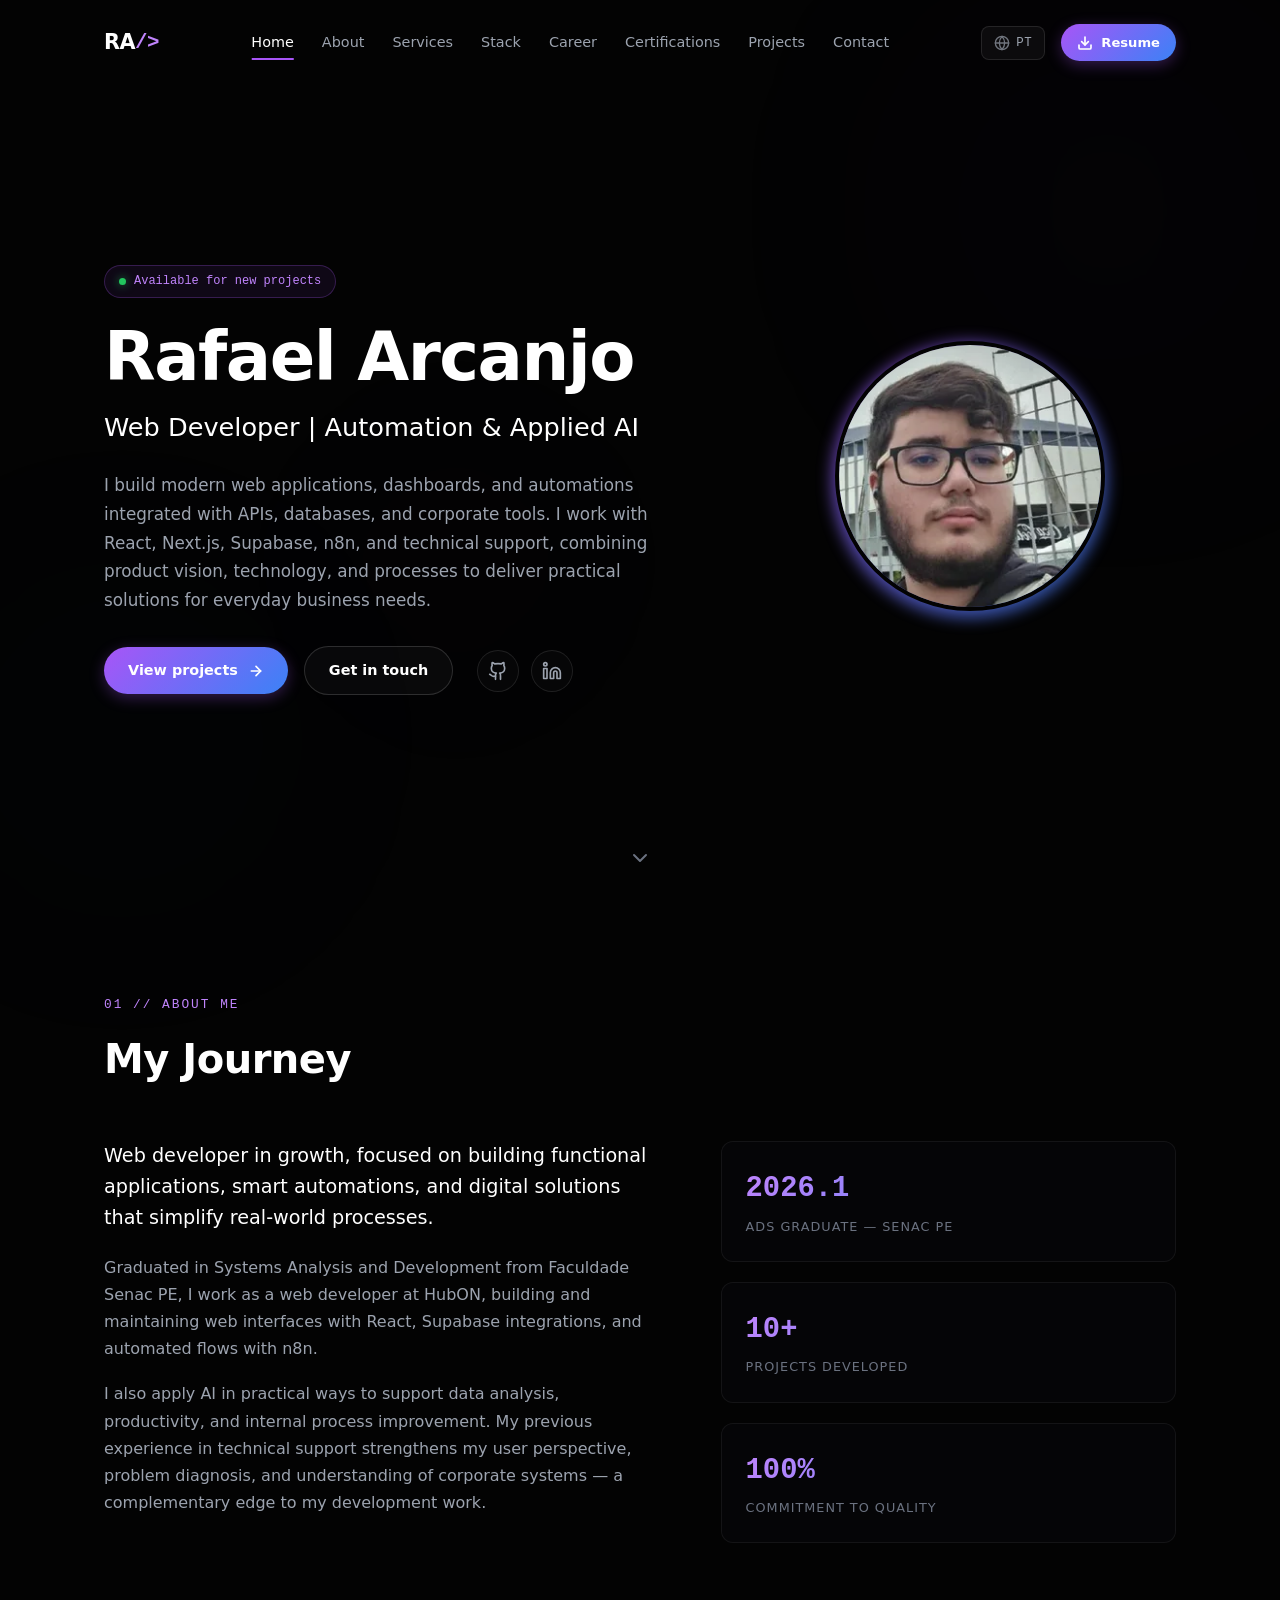
==== commit 76744ede: "Adicionar Dashboard Superintendência Stüpp aos projetos em destaque. Co-authored-by: Cursor <cursora" ====
--- a/index.html
+++ b/index.html
@@ -633,10 +633,46 @@
                         </div>
                     </div>
 
-                    <!-- Project 2: Conta Gotas CRM -->
+                    <!-- Project 2: Dashboard Superintendência Stüpp -->
                     <div class="ref-project-card" data-category="frontend data">
                         <div class="project-header-box">
                             <span class="project-num">02</span>
+                            <span class="project-tag-cat">Next.js / Bitrix24 / Supabase</span>
+                        </div>
+                        <h3>Dashboard Superintendência Stüpp</h3>
+                        <p class="project-short-desc" data-i18n="projects.p7Desc">Painel operacional para acompanhar negociações do Bitrix24 da Superintendência Stüpp — KPIs, funis comerciais, Kanban com drag-and-drop e exportação de relatórios.</p>
+                        
+                        <ul class="project-bullet-details">
+                            <li data-i18n="projects.p7Li1">› KPIs consolidados de duas esteiras comerciais, funis, evolução temporal e leads por diretoria, equipe e fonte.</li>
+                            <li data-i18n="projects.p7Li2">› Kanban operacional com arrastar e soltar, transferência individual e em lote, sincronizado diretamente com o CRM Bitrix24.</li>
+                            <li data-i18n="projects.p7Li3">› Filtros por período, diretoria, equipe e roleta; exportação PDF/Excel; auth via Supabase e atualização automática a cada 10 segundos.</li>
+                        </ul>
+                        
+                        <div class="project-footer-box">
+                            <div class="project-tech-tags">
+                                <span>Next.js</span>
+                                <span>React</span>
+                                <span>TypeScript</span>
+                                <span>Bitrix24</span>
+                                <span>Supabase</span>
+                            </div>
+                            <div class="project-action-links">
+                                <a href="https://github.com/RafaelADSdev/Dashboard-St-pp" target="_blank" rel="noopener" class="project-link" aria-label="Ver Código no Github">
+                                    <span data-i18n="projects.github">GitHub</span>
+                                    <svg xmlns="http://www.w3.org/2000/svg" width="14" height="14" viewBox="0 0 24 24" fill="none" stroke="currentColor" stroke-width="2" stroke-linecap="round" stroke-linejoin="round"><path d="M18 13v6a2 2 0 0 1-2 2H5a2 2 0 0 1-2-2V8a2 2 0 0 1 2-2h6"/><polyline points="15 3 21 3 21 9"/><line x1="10" y1="14" x2="21" y2="3"/></svg>
+                                </a>
+                                <a href="https://dashboard-st-pp.vercel.app" target="_blank" rel="noopener" class="project-link" aria-label="Ver Demonstração">
+                                    <span data-i18n="projects.demo">Demo</span>
+                                    <svg xmlns="http://www.w3.org/2000/svg" width="14" height="14" viewBox="0 0 24 24" fill="none" stroke="currentColor" stroke-width="2" stroke-linecap="round" stroke-linejoin="round"><path d="M18 13v6a2 2 0 0 1-2 2H5a2 2 0 0 1-2-2V8a2 2 0 0 1 2-2h6"/><polyline points="15 3 21 3 21 9"/><line x1="10" y1="14" x2="21" y2="3"/></svg>
+                                </a>
+                            </div>
+                        </div>
+                    </div>
+
+                    <!-- Project 3: Conta Gotas CRM -->
+                    <div class="ref-project-card" data-category="frontend data">
+                        <div class="project-header-box">
+                            <span class="project-num">03</span>
                             <span class="project-tag-cat">React / TypeScript</span>
                         </div>
                         <h3>Conta Gotas CRM</h3>
@@ -665,10 +701,10 @@
                         </div>
                     </div>
 
-                    <!-- Project 3: DevFlow Portfolio -->
+                    <!-- Project 4: DevFlow Portfolio -->
                     <div class="ref-project-card" data-category="frontend">
                         <div class="project-header-box">
-                            <span class="project-num">03</span>
+                            <span class="project-num">04</span>
                             <span class="project-tag-cat">HTML5 / CSS / Vanilla JS</span>
                         </div>
                         <h3>DevFlow Portfolio</h3>
@@ -696,10 +732,10 @@
                         </div>
                     </div>
 
-                    <!-- Project 4: Gestão de Patrimônio HubON -->
+                    <!-- Project 5: Gestão de Patrimônio HubON -->
                     <div class="ref-project-card" data-category="frontend">
                         <div class="project-header-box">
-                            <span class="project-num">04</span>
+                            <span class="project-num">05</span>
                             <span class="project-tag-cat">HTML5 / CSS3 / Vanilla JS</span>
                         </div>
                         <h3>Gestão de Patrimônio HubON</h3>
@@ -732,10 +768,10 @@
                         </div>
                     </div>
 
-                    <!-- Project 5: BBTS – Crédito de Carbono -->
+                    <!-- Project 6: BBTS – Crédito de Carbono -->
                     <div class="ref-project-card" data-category="frontend">
                         <div class="project-header-box">
-                            <span class="project-num">05</span>
+                            <span class="project-num">06</span>
                             <span class="project-tag-cat">JavaScript / Blockchain</span>
                         </div>
                         <h3>BBTS – Carbon Credits</h3>
@@ -768,10 +804,10 @@
                         </div>
                     </div>
 
-                    <!-- Project 6: Forescan -->
+                    <!-- Project 7: Forescan -->
                     <div class="ref-project-card" data-category="frontend data">
                         <div class="project-header-box">
-                            <span class="project-num">06</span>
+                            <span class="project-num">07</span>
                             <span class="project-tag-cat">Python / Flask / ML</span>
                         </div>
                         <h3>Forescan Forensic Analytics</h3>
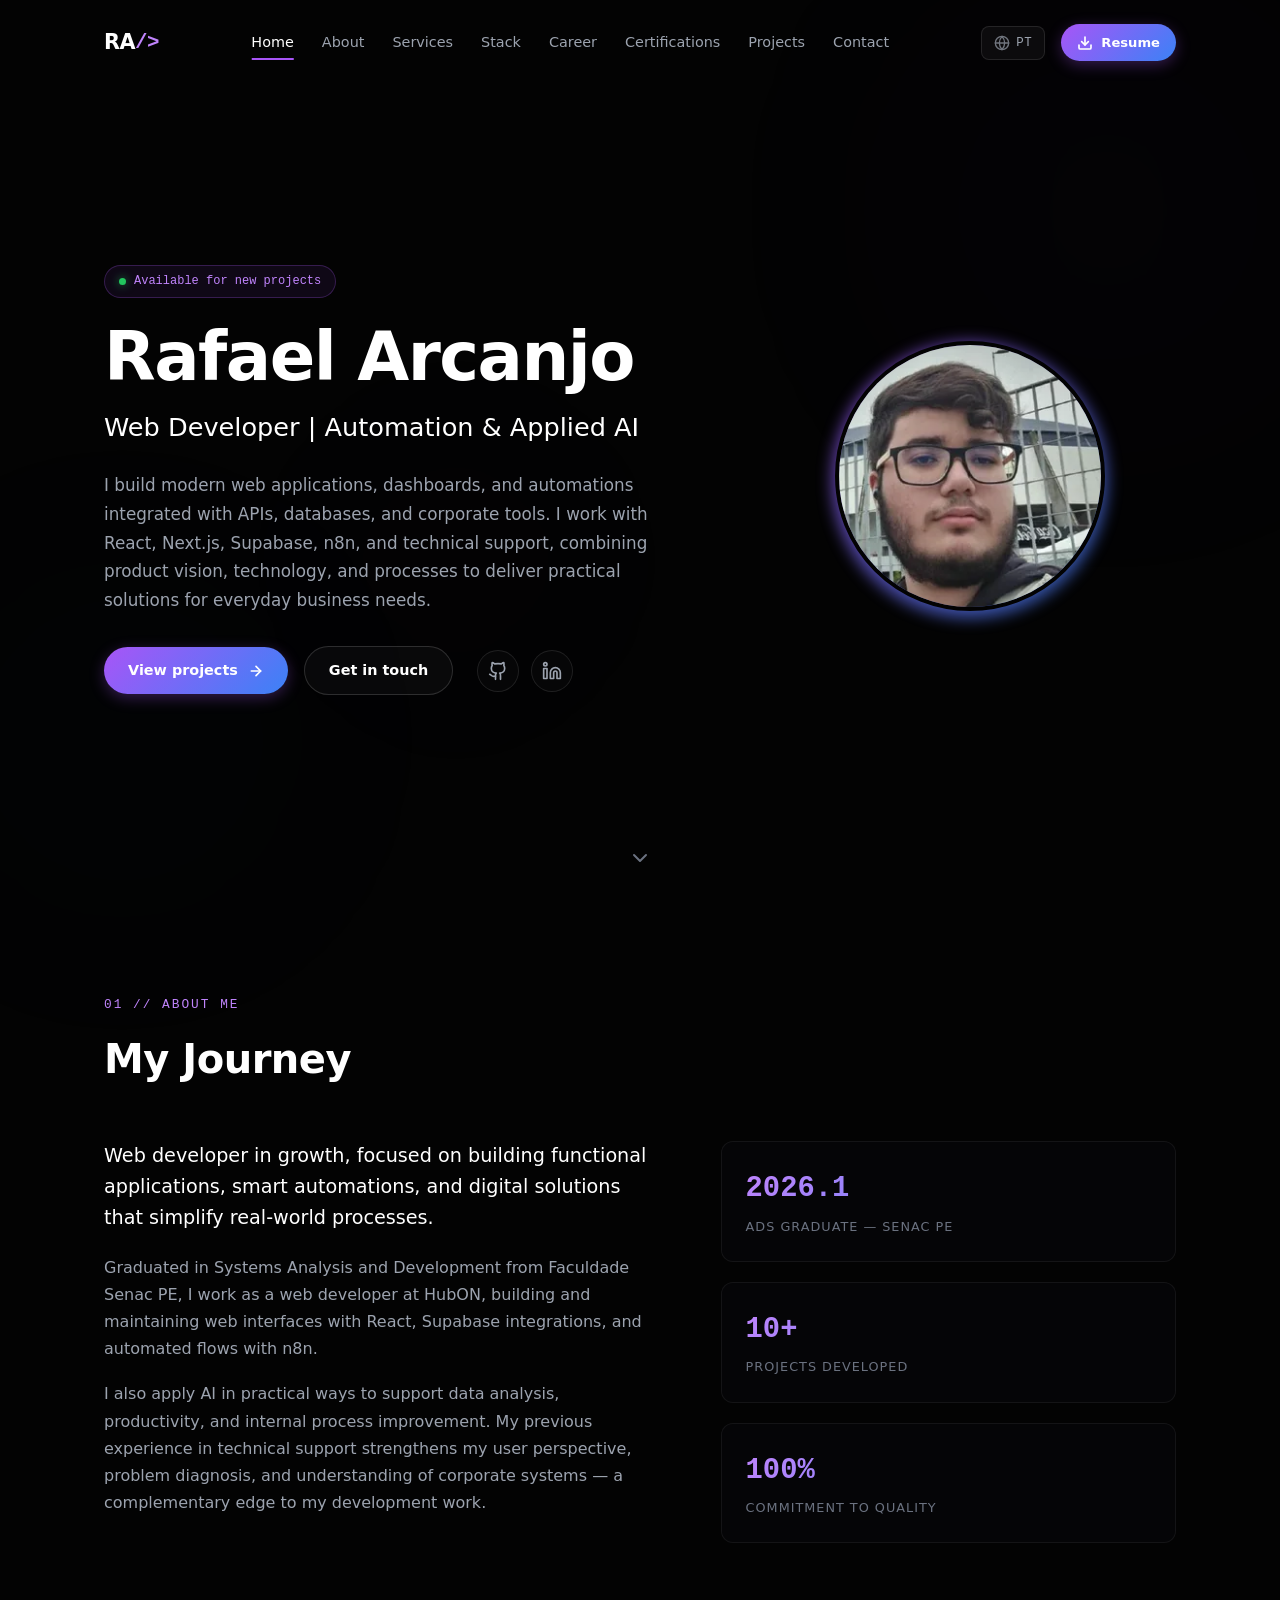
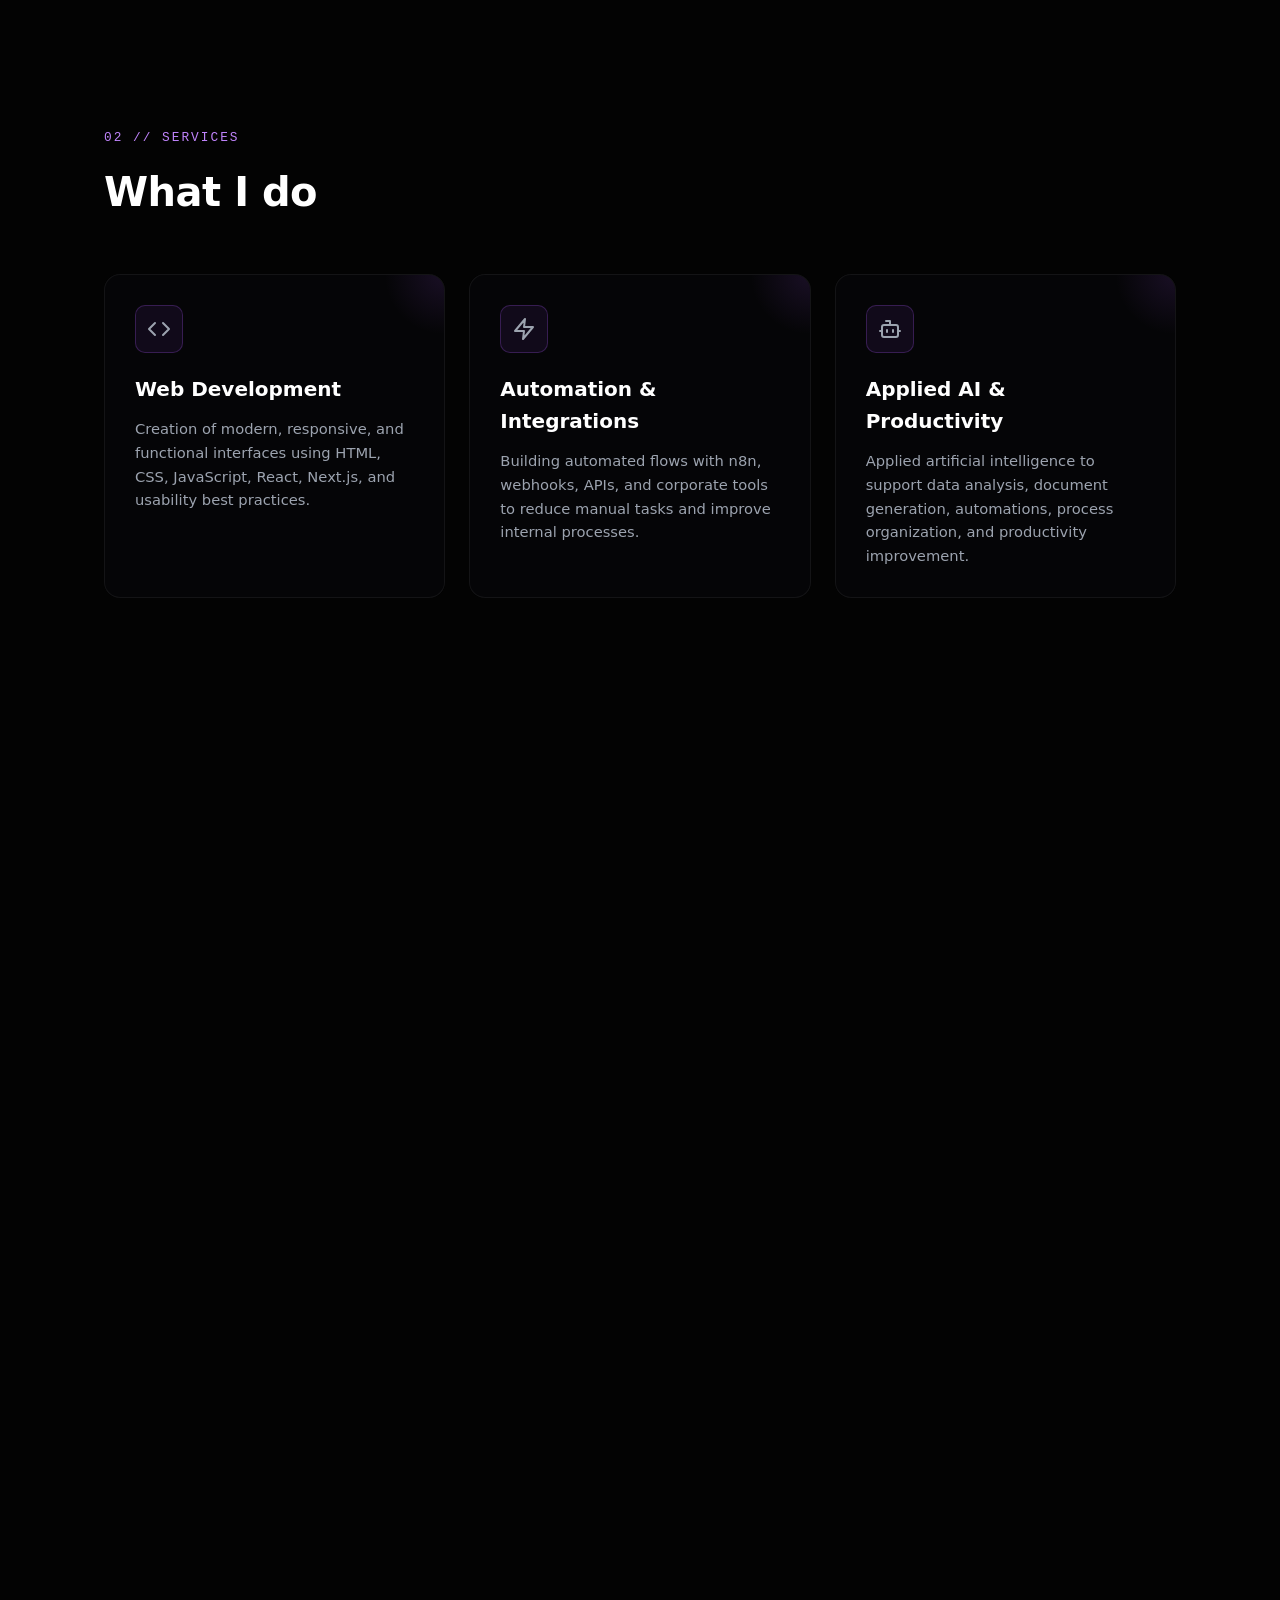
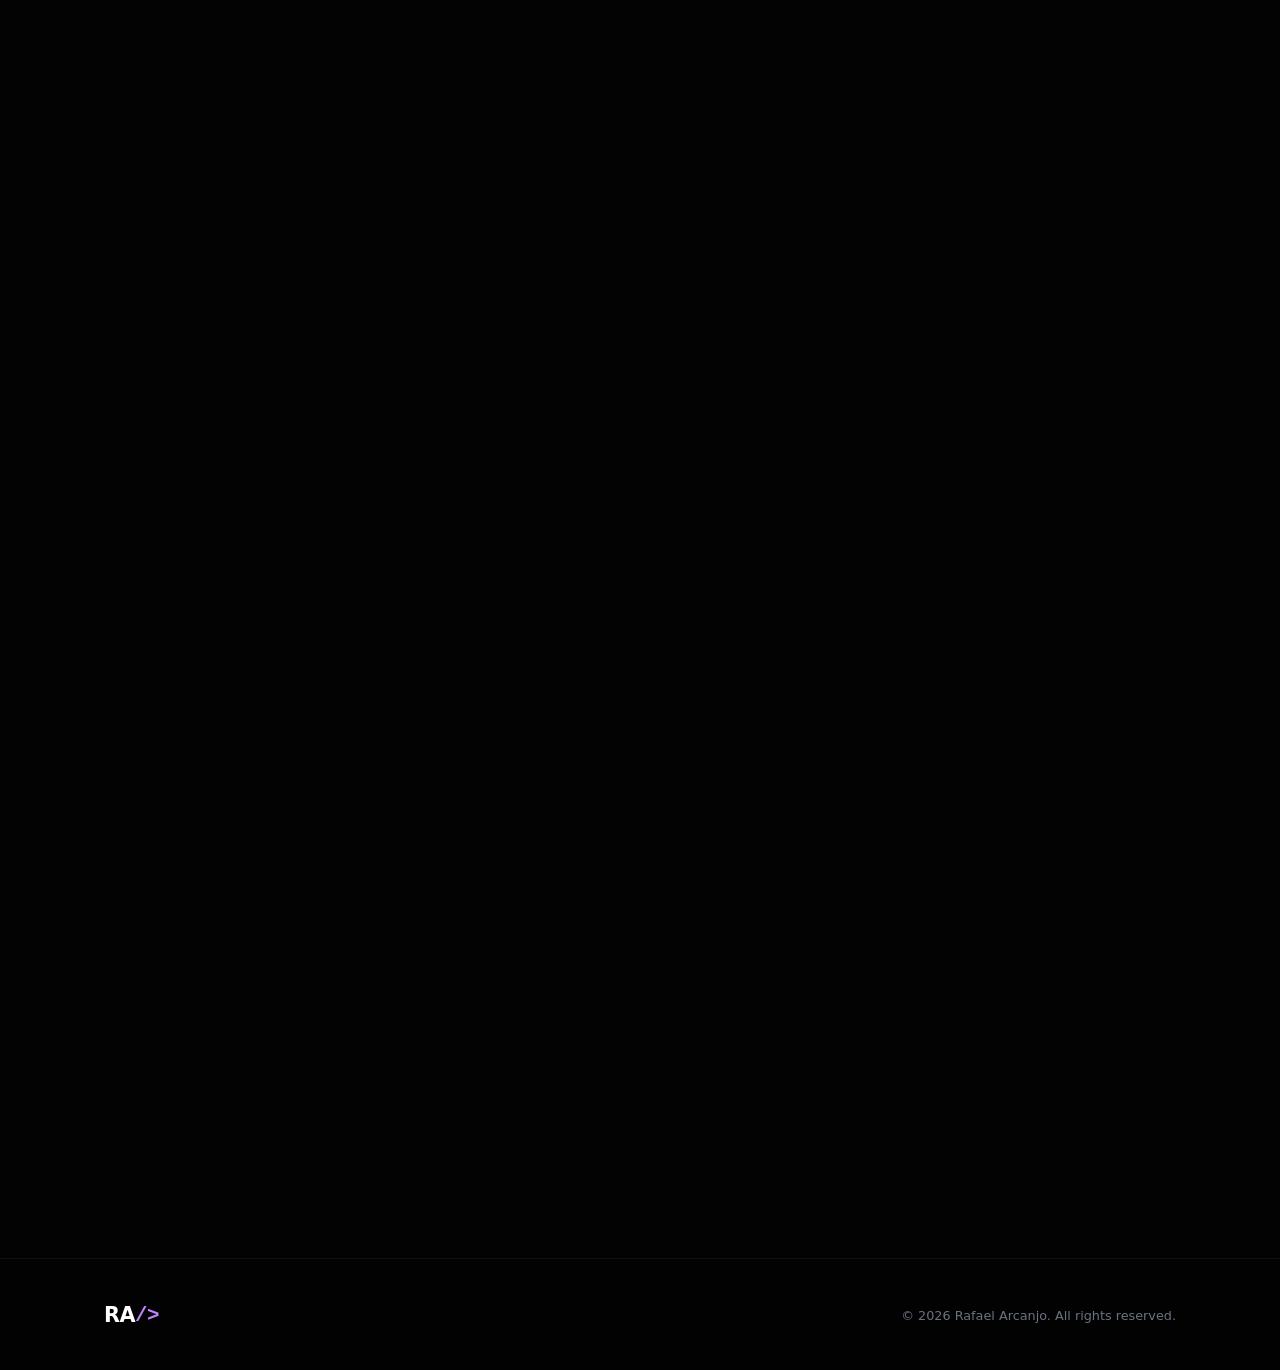
==== commit 665ab9e7: "Substituir Forescan por Dashboard Focus nos projetos em destaque. Co-authored-by: Cursor <cursoragen" ====
--- a/index.html
+++ b/index.html
@@ -804,35 +804,35 @@
                         </div>
                     </div>
 
-                    <!-- Project 7: Forescan -->
+                    <!-- Project 7: Dashboard Focus -->
                     <div class="ref-project-card" data-category="frontend data">
                         <div class="project-header-box">
                             <span class="project-num">07</span>
-                            <span class="project-tag-cat">Python / Flask / ML</span>
-                        </div>
-                        <h3>Forescan Forensic Analytics</h3>
-                        <p class="project-short-desc" data-i18n="projects.p5Desc">Plataforma PWA para gestão de casos e laudos, com apoio de análise preditiva por inteligência artificial.</p>
+                            <span class="project-tag-cat">TanStack Start / React / Bitrix24</span>
+                        </div>
+                        <h3>Dashboard Focus</h3>
+                        <p class="project-short-desc" data-i18n="projects.p5Desc">Dashboard comercial da Hub ON para reuniões de panorama das equipes Focus — consolida leads do Bitrix24 por mês, equipe, fase do funil e corretor.</p>
                         
                         <ul class="project-bullet-details">
-                            <li data-i18n="projects.p5Li1">› Registro e acompanhamento de ocorrências integrando backend Python (Flask) ao fluxo web.</li>
-                            <li data-i18n="projects.p5Li2">› Classificação preditiva de tipos de ocorrência com base em perfil e contexto do caso.</li>
-                            <li data-i18n="projects.p5Li3">› Modelo de Regressão Logística integrado à aplicação, com suporte offline via PWA Service Worker.</li>
+                            <li data-i18n="projects.p5Li1">› Visão geral com KPIs do funil ativo, gráfico de chegada de leads por mês e distribuição por fase.</li>
+                            <li data-i18n="projects.p5Li2">› Abas Elite, Líder e Total com detalhe por corretor, filtro de período e separação visual entre funil ativo e perdas.</li>
+                            <li data-i18n="projects.p5Li3">› Integração Bitrix24 via webhook com cache de 15 minutos, fallback local e proteção contra limite HTTP 429.</li>
                         </ul>
                         
                         <div class="project-footer-box">
                             <div class="project-tech-tags">
-                                <span>Python</span>
-                                <span>Flask</span>
-                                <span>Scikit-Learn</span>
-                                <span>PWA</span>
-                                <span>Machine Learning</span>
+                                <span>React 19</span>
+                                <span>TanStack Start</span>
+                                <span>TypeScript</span>
+                                <span>Bitrix24</span>
+                                <span>Tailwind CSS</span>
                             </div>
                             <div class="project-action-links">
-                                <a href="https://github.com/RafaelADSdev/Forescan" target="_blank" rel="noopener" class="project-link" aria-label="Ver Código no Github">
+                                <a href="https://github.com/RafaelADSdev/Dashboard-Focus" target="_blank" rel="noopener" class="project-link" aria-label="Ver Código no Github">
                                     <span data-i18n="projects.github">GitHub</span>
                                     <svg xmlns="http://www.w3.org/2000/svg" width="14" height="14" viewBox="0 0 24 24" fill="none" stroke="currentColor" stroke-width="2" stroke-linecap="round" stroke-linejoin="round"><path d="M18 13v6a2 2 0 0 1-2 2H5a2 2 0 0 1-2-2V8a2 2 0 0 1 2-2h6"/><polyline points="15 3 21 3 21 9"/><line x1="10" y1="14" x2="21" y2="3"/></svg>
                                 </a>
-                                <a href="https://forescan-d1k1.vercel.app" target="_blank" rel="noopener" class="project-link" aria-label="Ver Demonstração">
+                                <a href="https://sales-compass-visual.vercel.app" target="_blank" rel="noopener" class="project-link" aria-label="Ver Demonstração">
                                     <span data-i18n="projects.demo">Demo</span>
                                     <svg xmlns="http://www.w3.org/2000/svg" width="14" height="14" viewBox="0 0 24 24" fill="none" stroke="currentColor" stroke-width="2" stroke-linecap="round" stroke-linejoin="round"><path d="M18 13v6a2 2 0 0 1-2 2H5a2 2 0 0 1-2-2V8a2 2 0 0 1 2-2h6"/><polyline points="15 3 21 3 21 9"/><line x1="10" y1="14" x2="21" y2="3"/></svg>
                                 </a>
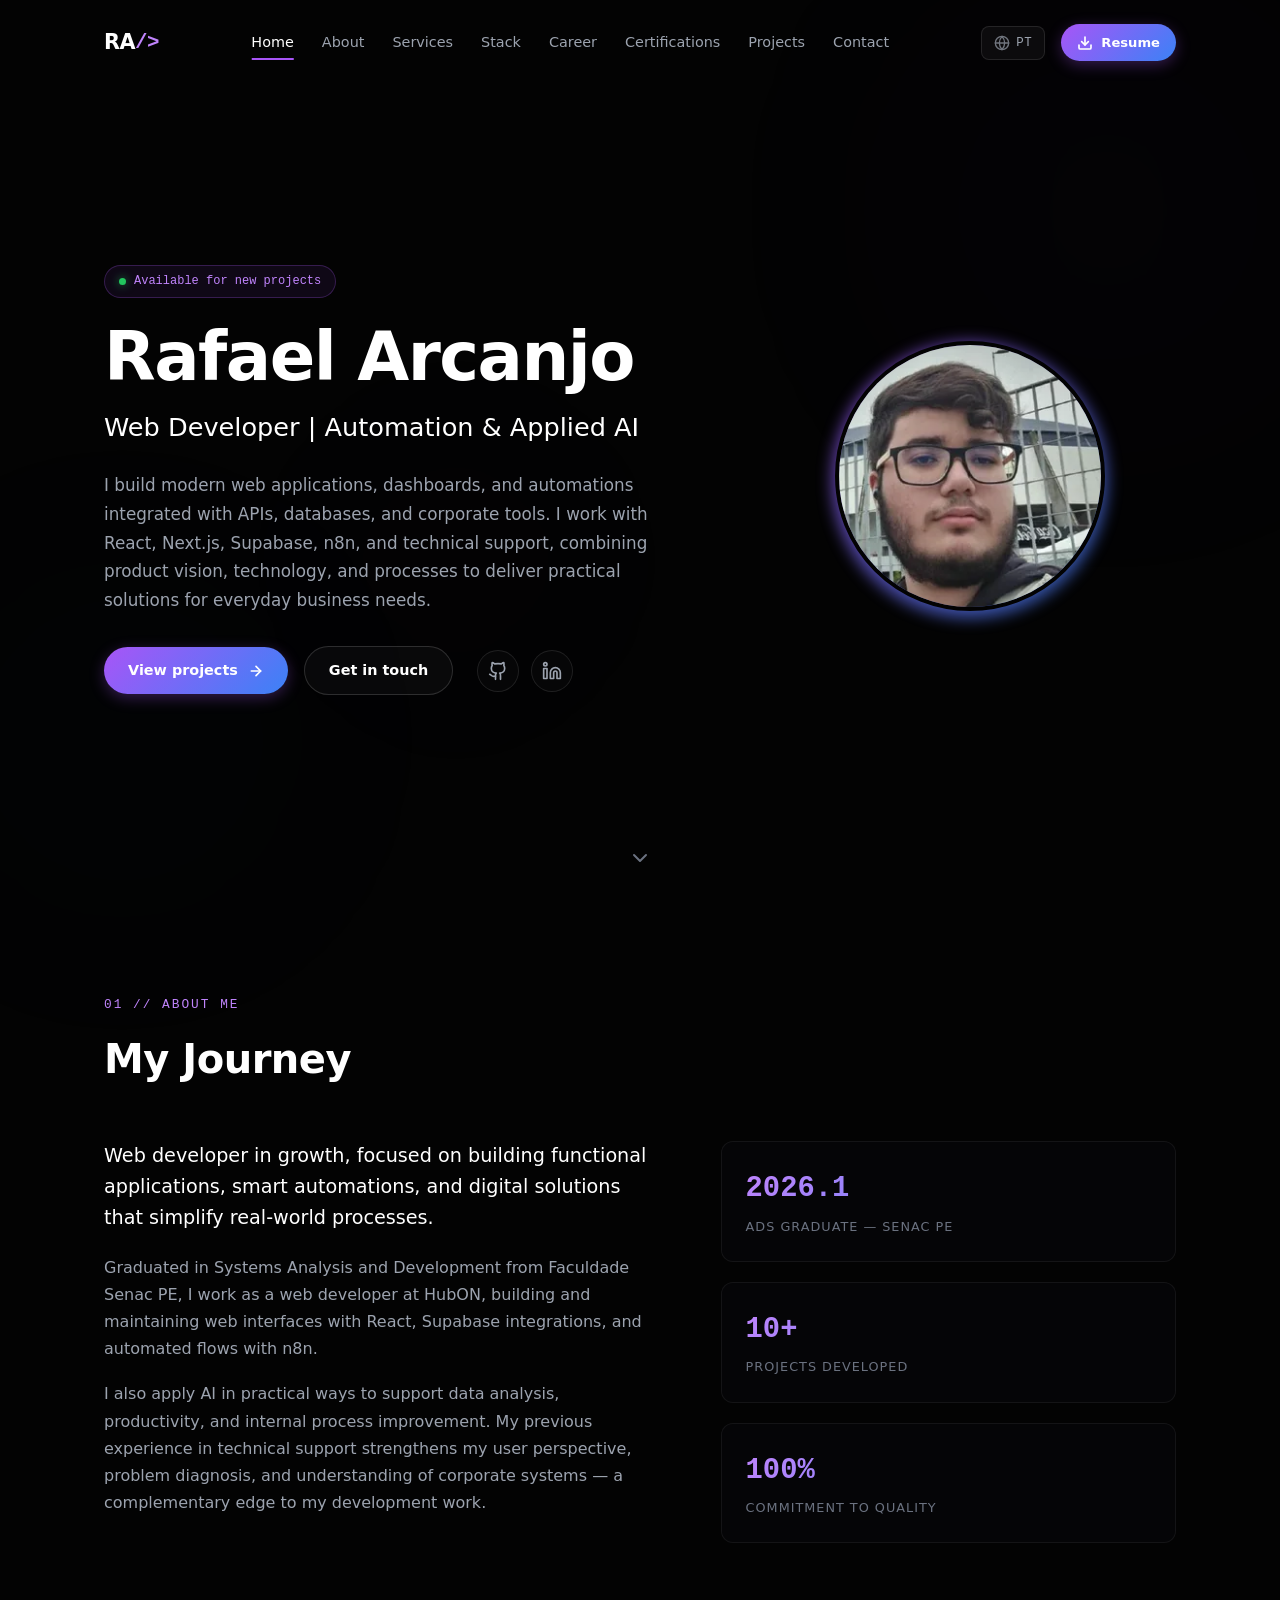
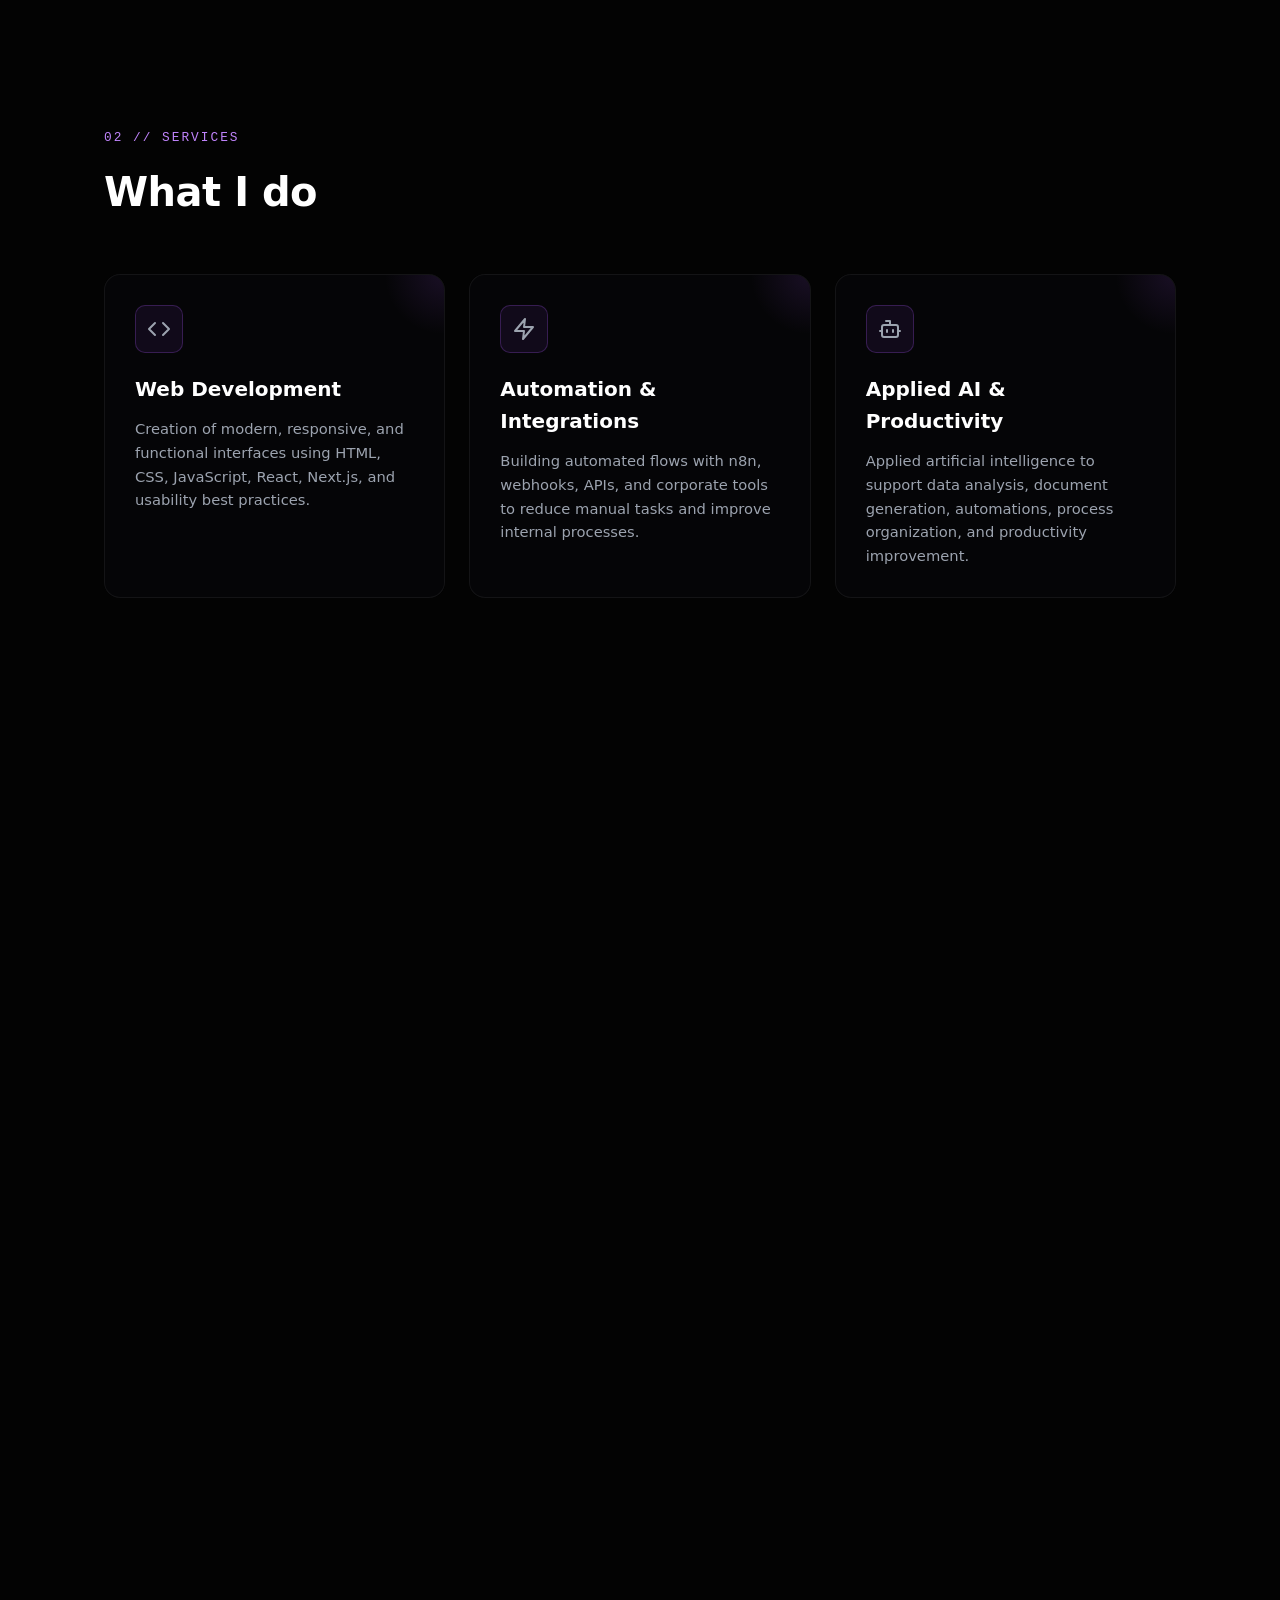
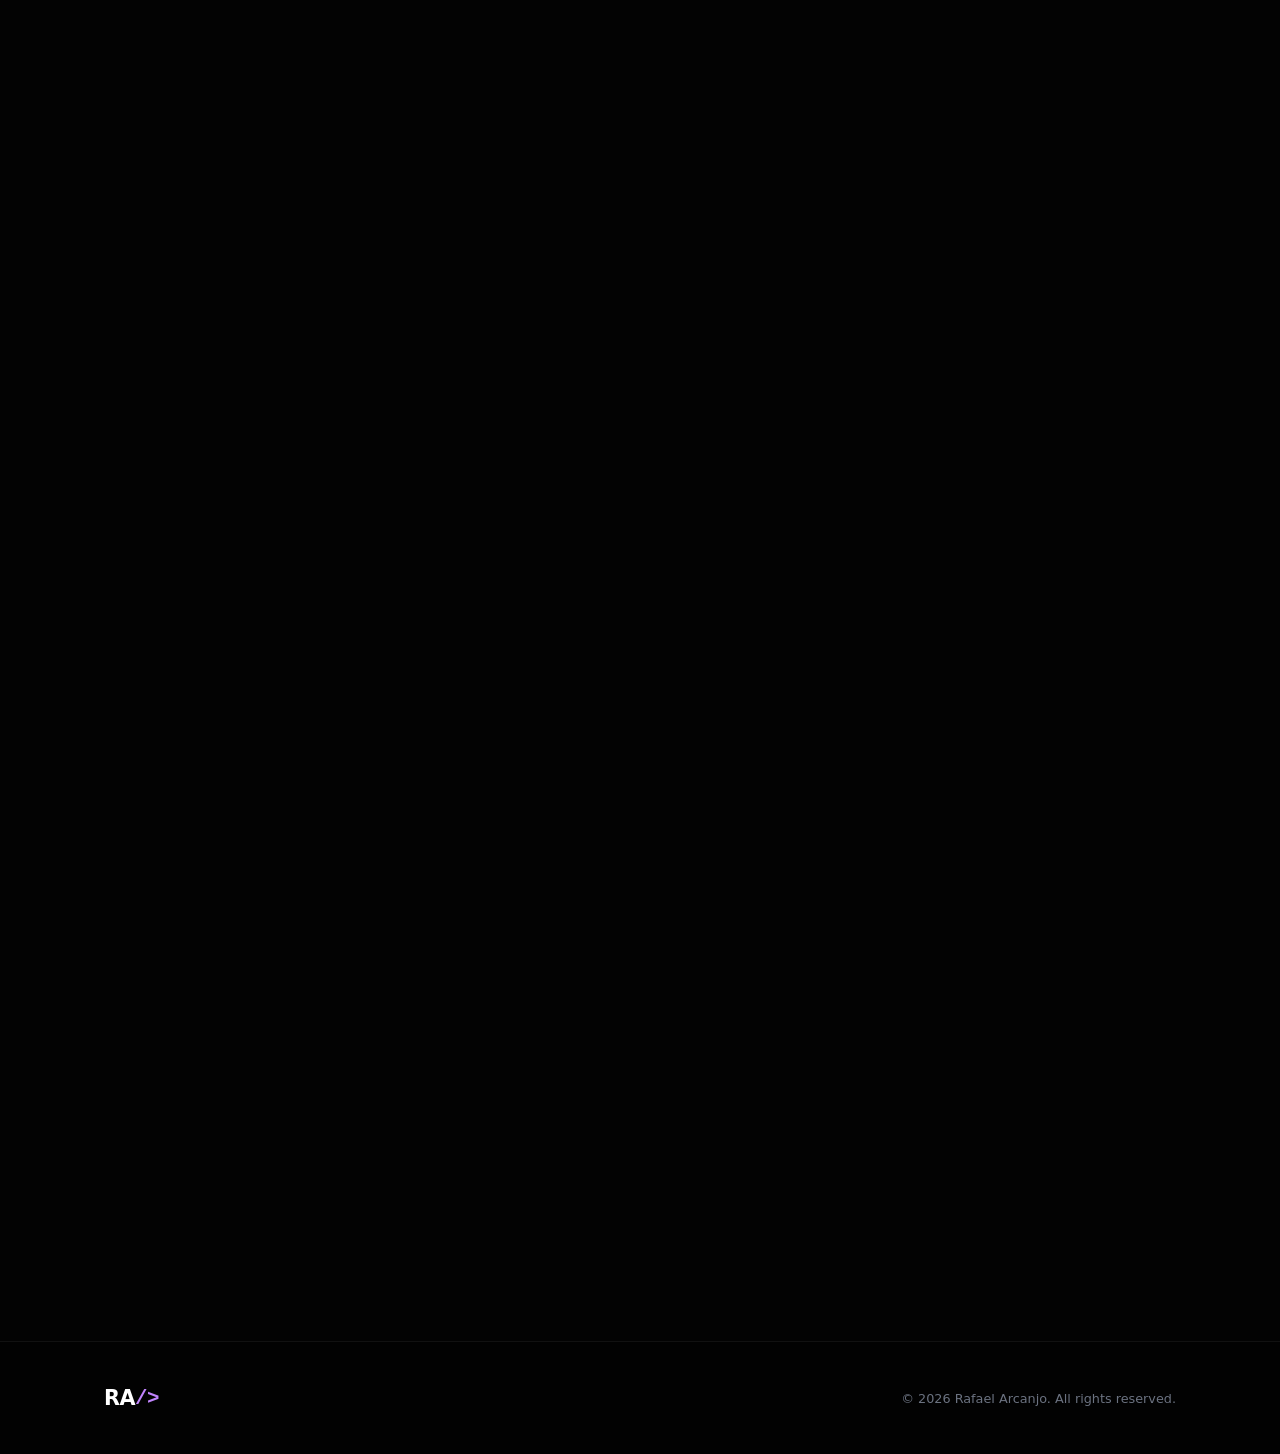
==== commit 72c4e12b: "Adicionar HubCore Dashboard aos projetos em destaque. Co-authored-by: Cursor <cursoragent@cursor.com" ====
--- a/index.html
+++ b/index.html
@@ -839,6 +839,42 @@
                             </div>
                         </div>
                     </div>
+
+                    <!-- Project 8: HubCore Dashboard -->
+                    <div class="ref-project-card" data-category="frontend data">
+                        <div class="project-header-box">
+                            <span class="project-num">08</span>
+                            <span class="project-tag-cat">React / Node.js / MariaDB</span>
+                        </div>
+                        <h3>HubCore Dashboard</h3>
+                        <p class="project-short-desc" data-i18n="projects.p8Desc">Plataforma interna da Hub ON para gestão comercial — consolida leads, vendas, metas de VGV, campanhas Meta Ads, verbas, secretaria de vendas e portal para construtoras.</p>
+                        
+                        <ul class="project-bullet-details">
+                            <li data-i18n="projects.p8Li1">› Módulos integrados: Leads, Vendas, Metas, Meta Ads, Roletas Bitrix, Secretaria (CCA/SV) e Portal Construtora.</li>
+                            <li data-i18n="projects.p8Li2">› Controle de acesso por módulo, sub-abas e RLS por cargo (admin, superintendente, diretor, gerente, corretor).</li>
+                            <li data-i18n="projects.p8Li3">› Stack full stack com React 19 + Vite, backend Express, MariaDB e integrações Meta Ads API e FlyStart XML.</li>
+                        </ul>
+                        
+                        <div class="project-footer-box">
+                            <div class="project-tech-tags">
+                                <span>React 19</span>
+                                <span>TypeScript</span>
+                                <span>Express</span>
+                                <span>MariaDB</span>
+                                <span>Meta Ads API</span>
+                            </div>
+                            <div class="project-action-links">
+                                <a href="https://github.com/Hub-On-Tecnologia/hubcore-dashboard" target="_blank" rel="noopener" class="project-link" aria-label="Ver Código no Github">
+                                    <span data-i18n="projects.github">GitHub</span>
+                                    <svg xmlns="http://www.w3.org/2000/svg" width="14" height="14" viewBox="0 0 24 24" fill="none" stroke="currentColor" stroke-width="2" stroke-linecap="round" stroke-linejoin="round"><path d="M18 13v6a2 2 0 0 1-2 2H5a2 2 0 0 1-2-2V8a2 2 0 0 1 2-2h6"/><polyline points="15 3 21 3 21 9"/><line x1="10" y1="14" x2="21" y2="3"/></svg>
+                                </a>
+                                <a href="#contact" class="project-link project-link-internal" aria-label="Solicitar detalhes sobre o HubCore Dashboard">
+                                    <span data-i18n="projects.requestDetails">Pedir detalhes</span>
+                                    <svg xmlns="http://www.w3.org/2000/svg" width="14" height="14" viewBox="0 0 24 24" fill="none" stroke="currentColor" stroke-width="2" stroke-linecap="round" stroke-linejoin="round"><path d="M18 13v6a2 2 0 0 1-2 2H5a2 2 0 0 1-2-2V8a2 2 0 0 1 2-2h6"/><polyline points="15 3 21 3 21 9"/><line x1="10" y1="14" x2="21" y2="3"/></svg>
+                                </a>
+                            </div>
+                        </div>
+                    </div>
                 </div>
             </div>
         </section>
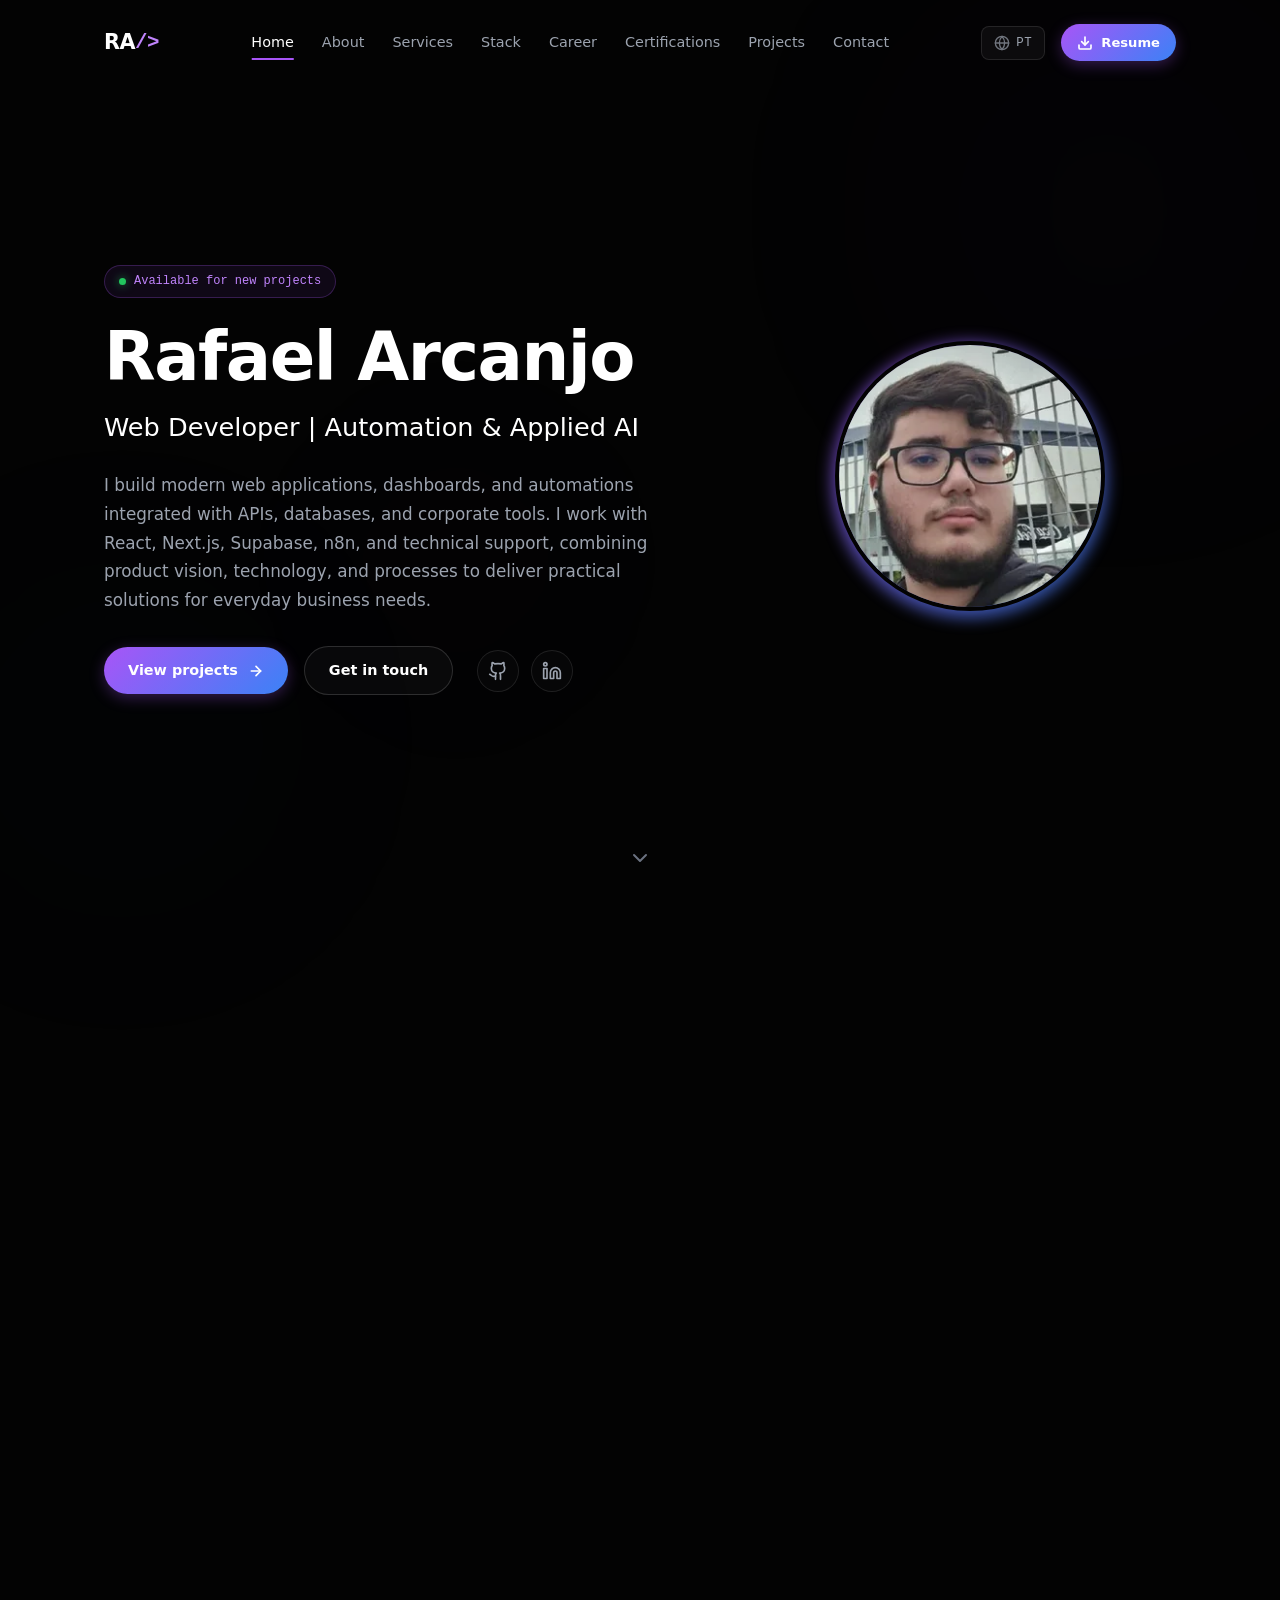
==== commit 23a202b5: "Atualizar textos do HubCore com base no README e forçar reload do i18n. Co-authored-by: Cursor <curs" ====
--- a/index.html
+++ b/index.html
@@ -844,24 +844,25 @@
                     <div class="ref-project-card" data-category="frontend data">
                         <div class="project-header-box">
                             <span class="project-num">08</span>
-                            <span class="project-tag-cat">React / Node.js / MariaDB</span>
+                            <span class="project-tag-cat">React / Express / MariaDB</span>
                         </div>
                         <h3>HubCore Dashboard</h3>
-                        <p class="project-short-desc" data-i18n="projects.p8Desc">Plataforma interna da Hub ON para gestão comercial — consolida leads, vendas, metas de VGV, campanhas Meta Ads, verbas, secretaria de vendas e portal para construtoras.</p>
+                        <p class="project-short-desc" data-i18n="projects.p8Desc">Dashboard web interno da Hub Nogueira / FlyStart para gestão comercial em tempo real: leads, vendas, metas de VGV, campanhas Meta Ads, secretaria de vendas (CCA/SV), roletas Bitrix e portal exclusivo para construtoras.</p>
                         
                         <ul class="project-bullet-details">
-                            <li data-i18n="projects.p8Li1">› Módulos integrados: Leads, Vendas, Metas, Meta Ads, Roletas Bitrix, Secretaria (CCA/SV) e Portal Construtora.</li>
-                            <li data-i18n="projects.p8Li2">› Controle de acesso por módulo, sub-abas e RLS por cargo (admin, superintendente, diretor, gerente, corretor).</li>
-                            <li data-i18n="projects.p8Li3">› Stack full stack com React 19 + Vite, backend Express, MariaDB e integrações Meta Ads API e FlyStart XML.</li>
+                            <li data-i18n="projects.p8Li1">› Hub Launcher com módulos independentes: Leads, Vendas, Metas, Meta Ads, Roletas Bitrix, Secretaria (CCA/SV) e Portal Construtora.</li>
+                            <li data-i18n="projects.p8Li2">› Autenticação JWT, controle granular de permissões por usuário e Row-Level Security (RLS) nos dados sensíveis.</li>
+                            <li data-i18n="projects.p8Li3">› Stack full stack com React 19, TypeScript, Vite, Express 5, MariaDB e integrações Bitrix24, Meta Ads API e FlyStart XML.</li>
                         </ul>
                         
                         <div class="project-footer-box">
                             <div class="project-tech-tags">
                                 <span>React 19</span>
                                 <span>TypeScript</span>
-                                <span>Express</span>
+                                <span>Vite</span>
+                                <span>Express 5</span>
                                 <span>MariaDB</span>
-                                <span>Meta Ads API</span>
+                                <span>Bitrix24</span>
                             </div>
                             <div class="project-action-links">
                                 <a href="https://github.com/Hub-On-Tecnologia/hubcore-dashboard" target="_blank" rel="noopener" class="project-link" aria-label="Ver Código no Github">
@@ -986,7 +987,7 @@
         "knowsAbout": ["React", "Next.js", "TypeScript", "Supabase", "n8n", "IA Aplicada", "Automações"]
     }
     </script>
-    <script src="i18n.js" defer></script>
+    <script src="i18n.js?v=2" defer></script>
     <script src="script.js" defer></script>
 </body>
 </html>
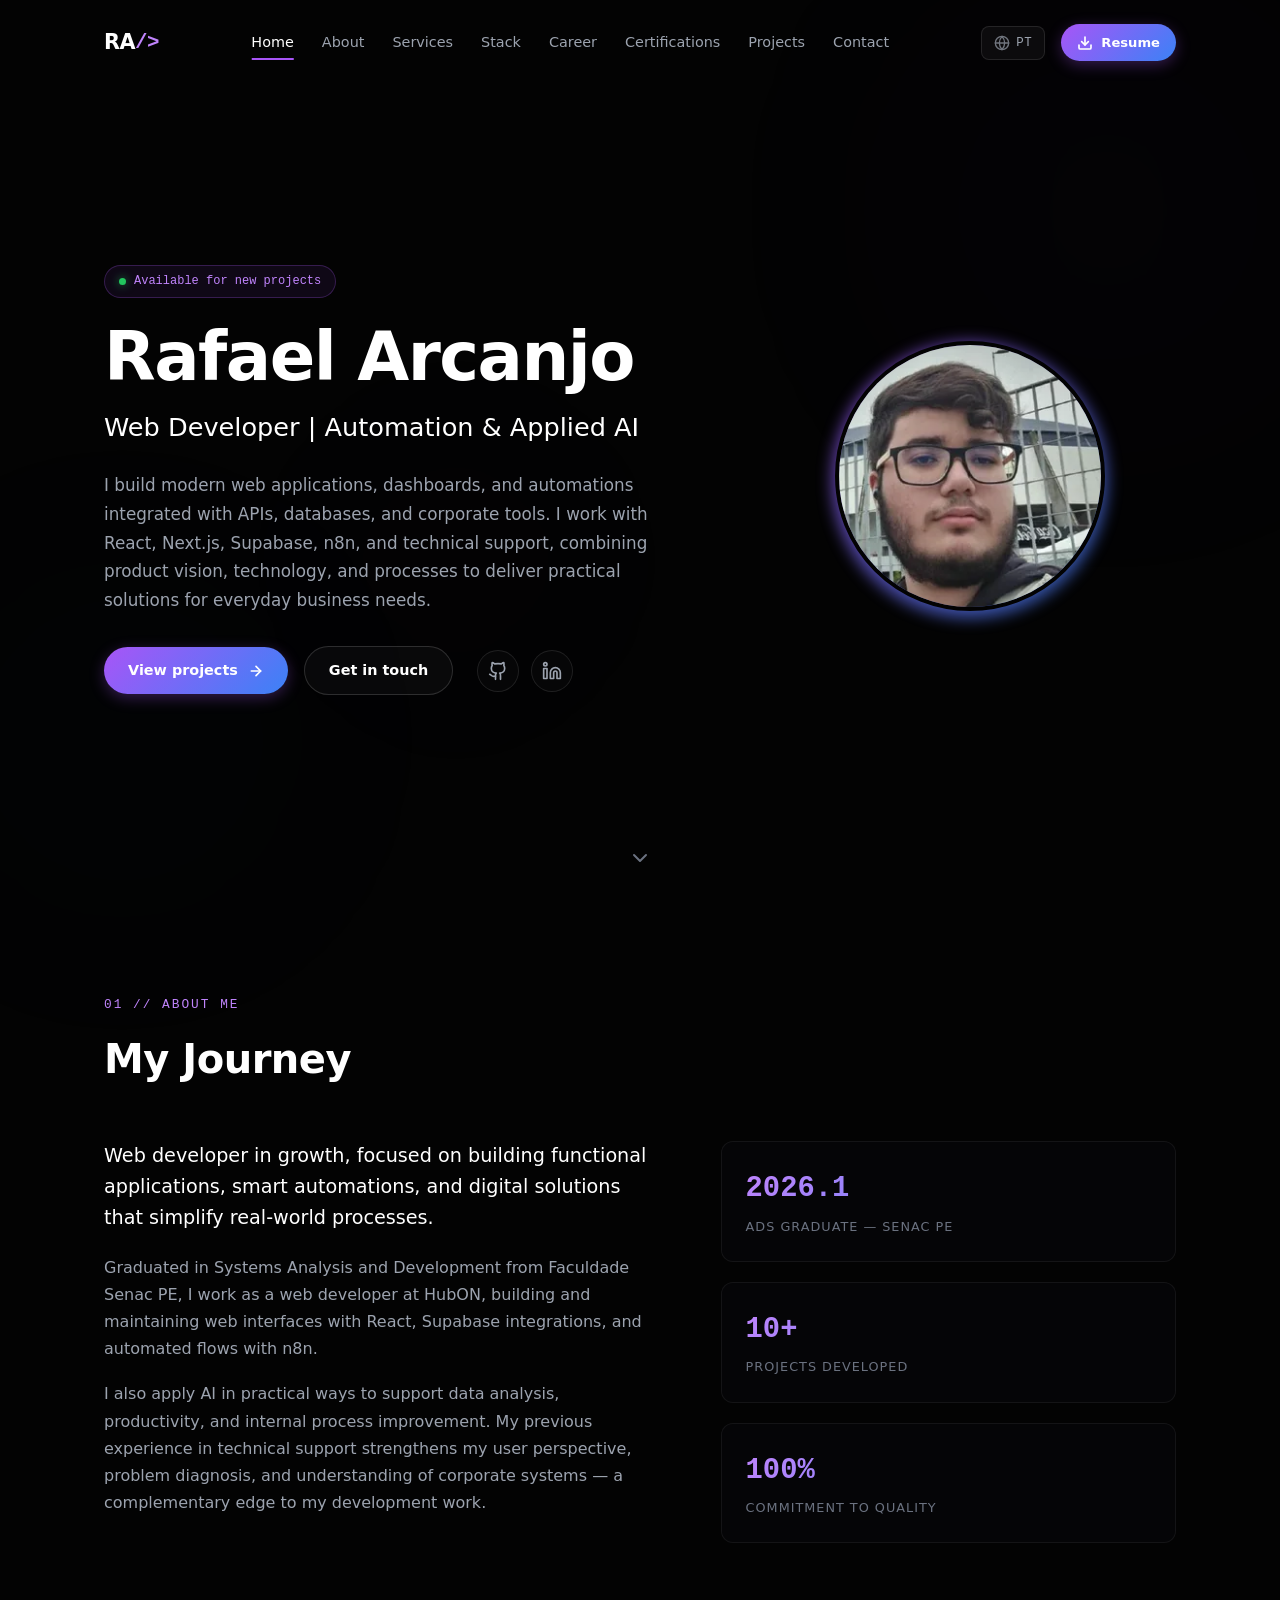
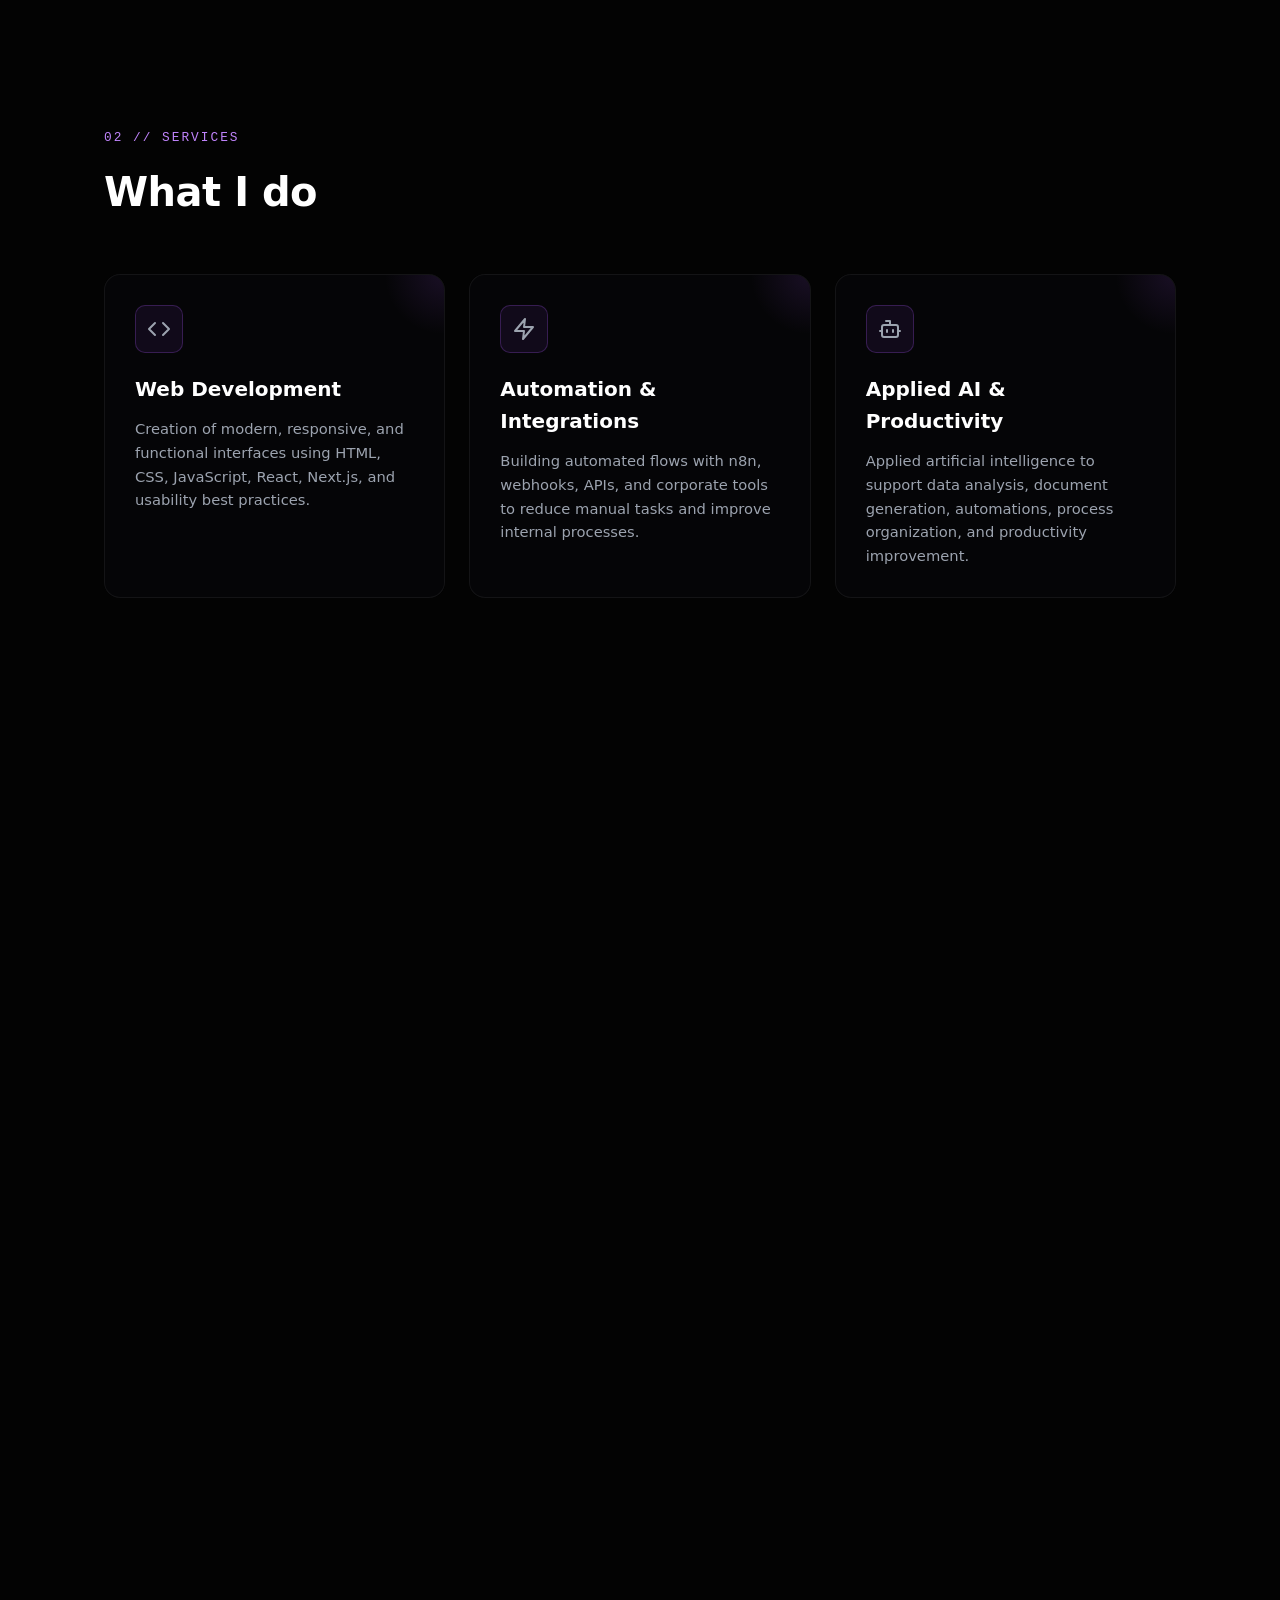
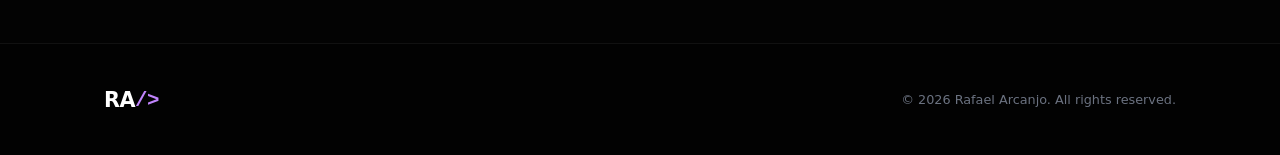
==== commit 67d48b7c: "Atualizar portfólio: novos projetos, cargos de estágio e limpeza de demos. Co-authored-by: Cursor <c" ====
--- a/index.html
+++ b/index.html
@@ -319,7 +319,7 @@
                             <div class="ref-timeline-item">
                                 <div class="timeline-dot-active"></div>
                                 <span class="timeline-tag-date" data-i18n="experience.job1Date">01/Mai/2026 - Atual</span>
-                                <h3 data-i18n="experience.job1Title">Desenvolvedor Web</h3>
+                                <h3 data-i18n="experience.job1Title">Estágio em Desenvolvimento</h3>
                                 <span class="timeline-sub-company">HubON</span>
                                 <div class="timeline-desc">
                                     <p data-i18n="experience.job1Intro">Atuação no desenvolvimento e manutenção de aplicações web e sistemas internos da empresa, com foco em interfaces, integrações e melhoria de fluxos:</p>
@@ -336,7 +336,7 @@
                             <div class="ref-timeline-item">
                                 <div class="timeline-dot"></div>
                                 <span class="timeline-tag-date" data-i18n="experience.job2Date">05/Jan/2026 - 30/Abr/2026</span>
-                                <h3 data-i18n="experience.job2Title">Suporte de TI</h3>
+                                <h3 data-i18n="experience.job2Title">Estágio em Suporte N1</h3>
                                 <span class="timeline-sub-company">HubON</span>
                                 <div class="timeline-desc">
                                     <p data-i18n="experience.job2Intro">Experiência complementar em suporte corporativo, atendimento a usuários e manutenção de sistemas internos:</p>
@@ -346,17 +346,6 @@
                                         <li data-i18n="experience.job2Li3">› Criação de scripts Shell para automatizar instalações e tarefas repetitivas em novos setups.</li>
                                         <li data-i18n="experience.job2Li4">› Documentação de FAQ e padronização de atendimentos para reduzir o tempo médio de resolução (SLA).</li>
                                     </ul>
-                                </div>
-                            </div>
-
-                            <!-- Job 3: Freelancer -->
-                            <div class="ref-timeline-item">
-                                <div class="timeline-dot"></div>
-                                <span class="timeline-tag-date" data-i18n="experience.job3Date">2022 - 2024</span>
-                                <h3 data-i18n="experience.job3Title">Desenvolvedor Web Freelance</h3>
-                                <span class="timeline-sub-company" data-i18n="experience.job3Company">Projetos Autônomos</span>
-                                <div class="timeline-desc">
-                                    <p data-i18n="experience.job3Desc">Criação de websites estáticos, portfólios corporativos e interfaces de e-commerce locais, otimizando o layout para visualização mobile e SEO orgânico.</p>
                                 </div>
                             </div>
                         </div>
@@ -597,10 +586,106 @@
                 </div>
 
                 <div class="projects-grid">
-                    <!-- Project 1: Dashboard de Suportes Presenciais -->
+                    <!-- Project 1: Flow Focus -->
                     <div class="ref-project-card" data-category="frontend data">
                         <div class="project-header-box">
                             <span class="project-num">01</span>
+                            <span class="project-tag-cat">Next.js / Supabase / Bitrix24</span>
+                        </div>
+                        <h3>Flow Focus</h3>
+                        <p class="project-short-desc" data-i18n="projects.p9Desc">Plataforma de redistribuição e auditoria de oportunidades comerciais da Diretoria Focus — captura atômica no bolsão Bitrix24, roletas, produtividade e geofencing no escritório.</p>
+                        
+                        <ul class="project-bullet-details">
+                            <li data-i18n="projects.p9Li1">› Captura de oportunidades com RPC transacional, limite diário, auditoria (aprova/reprova) e sincronização Bitrix24 via Edge Function.</li>
+                            <li data-i18n="projects.p9Li2">› Auth Supabase com RLS por perfil/equipe, dashboard de produtividade real e roleta por valor de “Roleta Atual”.</li>
+                            <li data-i18n="projects.p9Li3">› Cerca virtual (geofencing) com sessão curta assinada — rotas operacionais só liberam dentro do perímetro do escritório.</li>
+                        </ul>
+                        
+                        <div class="project-footer-box">
+                            <div class="project-tech-tags">
+                                <span>Next.js</span>
+                                <span>TypeScript</span>
+                                <span>Supabase</span>
+                                <span>Bitrix24</span>
+                                <span>TanStack Query</span>
+                            </div>
+                            <div class="project-action-links">
+                                <a href="https://github.com/RafaelADSdev/Flow-focus" target="_blank" rel="noopener" class="project-link" aria-label="Ver Código no Github">
+                                    <span data-i18n="projects.github">GitHub</span>
+                                    <svg xmlns="http://www.w3.org/2000/svg" width="14" height="14" viewBox="0 0 24 24" fill="none" stroke="currentColor" stroke-width="2" stroke-linecap="round" stroke-linejoin="round"><path d="M18 13v6a2 2 0 0 1-2 2H5a2 2 0 0 1-2-2V8a2 2 0 0 1 2-2h6"/><polyline points="15 3 21 3 21 9"/><line x1="10" y1="14" x2="21" y2="3"/></svg>
+                                </a>
+                            </div>
+                        </div>
+                    </div>
+
+                    <!-- Project 2: Central de Demandas -->
+                    <div class="ref-project-card" data-category="frontend">
+                        <div class="project-header-box">
+                            <span class="project-num">02</span>
+                            <span class="project-tag-cat">React / TypeScript / Supabase</span>
+                        </div>
+                        <h3>Central de Demandas</h3>
+                        <p class="project-short-desc" data-i18n="projects.p10Desc">Sistema de gestão de demandas com projetos macro, microtarefas, tarefas avulsas, calendário, desempenho e cadastros — sincronizado com Supabase e cache local.</p>
+                        
+                        <ul class="project-bullet-details">
+                            <li data-i18n="projects.p10Li1">› Organização de demandas em projetos macro, microtarefas e tarefas avulsas com visão de calendário e desempenho.</li>
+                            <li data-i18n="projects.p10Li2">› Persistência em Supabase (tabela JSON) com localStorage como cache/fallback e migração automática na primeira sincronização.</li>
+                            <li data-i18n="projects.p10Li3">› Stack Vite + React 19 + TypeScript, pronta para deploy estático na Vercel ou Netlify.</li>
+                        </ul>
+                        
+                        <div class="project-footer-box">
+                            <div class="project-tech-tags">
+                                <span>React 19</span>
+                                <span>TypeScript</span>
+                                <span>Vite</span>
+                                <span>Supabase</span>
+                                <span>localStorage</span>
+                            </div>
+                            <div class="project-action-links">
+                                <a href="https://github.com/RafaelADSdev/central-demandas" target="_blank" rel="noopener" class="project-link" aria-label="Ver Código no Github">
+                                    <span data-i18n="projects.github">GitHub</span>
+                                    <svg xmlns="http://www.w3.org/2000/svg" width="14" height="14" viewBox="0 0 24 24" fill="none" stroke="currentColor" stroke-width="2" stroke-linecap="round" stroke-linejoin="round"><path d="M18 13v6a2 2 0 0 1-2 2H5a2 2 0 0 1-2-2V8a2 2 0 0 1 2-2h6"/><polyline points="15 3 21 3 21 9"/><line x1="10" y1="14" x2="21" y2="3"/></svg>
+                                </a>
+                            </div>
+                        </div>
+                    </div>
+
+                    <!-- Project 3: Dashboard Litoralize -->
+                    <div class="ref-project-card" data-category="frontend data">
+                        <div class="project-header-box">
+                            <span class="project-num">03</span>
+                            <span class="project-tag-cat">TanStack Start / Bitrix24 / Supabase</span>
+                        </div>
+                        <h3>Dashboard Litoralize</h3>
+                        <p class="project-short-desc" data-i18n="projects.p11Desc">Dashboard comercial da Hub ON para panoramas da Superintendência Jordão — consolida leads do Bitrix24 por esteira, equipe, fase do funil e corretor.</p>
+                        
+                        <ul class="project-bullet-details">
+                            <li data-i18n="projects.p11Li1">› Duas esteiras Bitrix (Comercial Geral e Econômico) com KPIs, gráfico mensal, funil ativo vs. perdas e detalhe por corretor.</li>
+                            <li data-i18n="projects.p11Li2">› Auth Supabase com papéis (Superintendente, Admin, Diretor, Líder) e gestão de acesso por visão, páginas e esteira.</li>
+                            <li data-i18n="projects.p11Li3">› Cache de 15 minutos, fallback local e proteção contra HTTP 429 — pensado para projeção em reuniões de panorama.</li>
+                        </ul>
+                        
+                        <div class="project-footer-box">
+                            <div class="project-tech-tags">
+                                <span>React 19</span>
+                                <span>TanStack Start</span>
+                                <span>TypeScript</span>
+                                <span>Bitrix24</span>
+                                <span>Supabase</span>
+                            </div>
+                            <div class="project-action-links">
+                                <a href="https://github.com/RafaelADSdev/Dashboard-Litoralize" target="_blank" rel="noopener" class="project-link" aria-label="Ver Código no Github">
+                                    <span data-i18n="projects.github">GitHub</span>
+                                    <svg xmlns="http://www.w3.org/2000/svg" width="14" height="14" viewBox="0 0 24 24" fill="none" stroke="currentColor" stroke-width="2" stroke-linecap="round" stroke-linejoin="round"><path d="M18 13v6a2 2 0 0 1-2 2H5a2 2 0 0 1-2-2V8a2 2 0 0 1 2-2h6"/><polyline points="15 3 21 3 21 9"/><line x1="10" y1="14" x2="21" y2="3"/></svg>
+                                </a>
+                            </div>
+                        </div>
+                    </div>
+
+                    <!-- Project 4: Dashboard de Suportes Presenciais -->
+                    <div class="ref-project-card" data-category="frontend data">
+                        <div class="project-header-box">
+                            <span class="project-num">04</span>
                             <span class="project-tag-cat">React / Supabase / Bitrix24</span>
                         </div>
                         <h3>Dashboard de Suportes Presenciais</h3>
@@ -625,18 +710,14 @@
                                     <span data-i18n="projects.github">GitHub</span>
                                     <svg xmlns="http://www.w3.org/2000/svg" width="14" height="14" viewBox="0 0 24 24" fill="none" stroke="currentColor" stroke-width="2" stroke-linecap="round" stroke-linejoin="round"><path d="M18 13v6a2 2 0 0 1-2 2H5a2 2 0 0 1-2-2V8a2 2 0 0 1 2-2h6"/><polyline points="15 3 21 3 21 9"/><line x1="10" y1="14" x2="21" y2="3"/></svg>
                                 </a>
-                                <a href="https://dashsuportespresenciais.vercel.app" target="_blank" rel="noopener" class="project-link" aria-label="Ver Demonstração">
-                                    <span data-i18n="projects.demo">Demo</span>
-                                    <svg xmlns="http://www.w3.org/2000/svg" width="14" height="14" viewBox="0 0 24 24" fill="none" stroke="currentColor" stroke-width="2" stroke-linecap="round" stroke-linejoin="round"><path d="M18 13v6a2 2 0 0 1-2 2H5a2 2 0 0 1-2-2V8a2 2 0 0 1 2-2h6"/><polyline points="15 3 21 3 21 9"/><line x1="10" y1="14" x2="21" y2="3"/></svg>
-                                </a>
-                            </div>
-                        </div>
-                    </div>
-
-                    <!-- Project 2: Dashboard Superintendência Stüpp -->
+                            </div>
+                        </div>
+                    </div>
+
+                    <!-- Project 5: Dashboard Superintendência Stüpp -->
                     <div class="ref-project-card" data-category="frontend data">
                         <div class="project-header-box">
-                            <span class="project-num">02</span>
+                            <span class="project-num">05</span>
                             <span class="project-tag-cat">Next.js / Bitrix24 / Supabase</span>
                         </div>
                         <h3>Dashboard Superintendência Stüpp</h3>
@@ -661,81 +742,14 @@
                                     <span data-i18n="projects.github">GitHub</span>
                                     <svg xmlns="http://www.w3.org/2000/svg" width="14" height="14" viewBox="0 0 24 24" fill="none" stroke="currentColor" stroke-width="2" stroke-linecap="round" stroke-linejoin="round"><path d="M18 13v6a2 2 0 0 1-2 2H5a2 2 0 0 1-2-2V8a2 2 0 0 1 2-2h6"/><polyline points="15 3 21 3 21 9"/><line x1="10" y1="14" x2="21" y2="3"/></svg>
                                 </a>
-                                <a href="https://dashboard-st-pp.vercel.app" target="_blank" rel="noopener" class="project-link" aria-label="Ver Demonstração">
-                                    <span data-i18n="projects.demo">Demo</span>
-                                    <svg xmlns="http://www.w3.org/2000/svg" width="14" height="14" viewBox="0 0 24 24" fill="none" stroke="currentColor" stroke-width="2" stroke-linecap="round" stroke-linejoin="round"><path d="M18 13v6a2 2 0 0 1-2 2H5a2 2 0 0 1-2-2V8a2 2 0 0 1 2-2h6"/><polyline points="15 3 21 3 21 9"/><line x1="10" y1="14" x2="21" y2="3"/></svg>
-                                </a>
-                            </div>
-                        </div>
-                    </div>
-
-                    <!-- Project 3: Conta Gotas CRM -->
-                    <div class="ref-project-card" data-category="frontend data">
-                        <div class="project-header-box">
-                            <span class="project-num">03</span>
-                            <span class="project-tag-cat">React / TypeScript</span>
-                        </div>
-                        <h3>Conta Gotas CRM</h3>
-                        <p class="project-short-desc" data-i18n="projects.p1Desc">Sistema desenvolvido para organizar e acompanhar leads comerciais por meio de um painel visual e controle financeiro.</p>
-                        
-                        <ul class="project-bullet-details">
-                            <li data-i18n="projects.p1Li1">› Kanban interativo com drag-and-drop para gestão de status e priorização de leads.</li>
-                            <li data-i18n="projects.p1Li2">› Painel analítico com faturamento mensal e indicadores de conversão para apoio à operação comercial.</li>
-                            <li data-i18n="projects.p1Li3">› Interface em React e TypeScript com Context API, focada em usabilidade e organização de dados.</li>
-                        </ul>
-                        
-                        <div class="project-footer-box">
-                            <div class="project-tech-tags">
-                                <span>React</span>
-                                <span>TypeScript</span>
-                                <span>Context API</span>
-                                <span>CSS Grid</span>
-                                <span>BI</span>
-                            </div>
-                            <div class="project-action-links">
-                                <a href="#contact" class="project-link project-link-internal" aria-label="Solicitar detalhes sobre o projeto Conta Gotas CRM">
-                                    <span data-i18n="projects.requestDetails">Pedir detalhes</span>
-                                    <svg xmlns="http://www.w3.org/2000/svg" width="14" height="14" viewBox="0 0 24 24" fill="none" stroke="currentColor" stroke-width="2" stroke-linecap="round" stroke-linejoin="round"><path d="M18 13v6a2 2 0 0 1-2 2H5a2 2 0 0 1-2-2V8a2 2 0 0 1 2-2h6"/><polyline points="15 3 21 3 21 9"/><line x1="10" y1="14" x2="21" y2="3"/></svg>
-                                </a>
-                            </div>
-                        </div>
-                    </div>
-
-                    <!-- Project 4: DevFlow Portfolio -->
+                            </div>
+                        </div>
+                    </div>
+
+                    <!-- Project 6: Gestão de Patrimônio HubON -->
                     <div class="ref-project-card" data-category="frontend">
                         <div class="project-header-box">
-                            <span class="project-num">04</span>
-                            <span class="project-tag-cat">HTML5 / CSS / Vanilla JS</span>
-                        </div>
-                        <h3>DevFlow Portfolio</h3>
-                        <p class="project-short-desc" data-i18n="projects.p2Desc">Template de portfólio estático desenvolvido para apresentar projetos com alto desempenho e boa experiência em dispositivos móveis.</p>
-                        
-                        <ul class="project-bullet-details">
-                            <li data-i18n="projects.p2Li1">› Layout responsivo com estrutura otimizada para leitura e navegação em telas menores.</li>
-                            <li data-i18n="projects.p2Li2">› Pontuação de 100/100 no Google Lighthouse em Performance, Acessibilidade e SEO.</li>
-                            <li data-i18n="projects.p2Li3">› Animações em JavaScript puro, sem dependências pesadas, preservando leveza e fluidez.</li>
-                        </ul>
-                        
-                        <div class="project-footer-box">
-                            <div class="project-tech-tags">
-                                <span>HTML5</span>
-                                <span>CSS Variables</span>
-                                <span>JavaScript ES6</span>
-                                <span>Lighthouse 100</span>
-                            </div>
-                            <div class="project-action-links">
-                                <a href="#home" class="project-link project-link-internal" aria-label="Ver este portfólio em execução">
-                                    <span data-i18n="projects.viewPage">Ver página</span>
-                                    <svg xmlns="http://www.w3.org/2000/svg" width="14" height="14" viewBox="0 0 24 24" fill="none" stroke="currentColor" stroke-width="2" stroke-linecap="round" stroke-linejoin="round"><path d="M18 13v6a2 2 0 0 1-2 2H5a2 2 0 0 1-2-2V8a2 2 0 0 1 2-2h6"/><polyline points="15 3 21 3 21 9"/><line x1="10" y1="14" x2="21" y2="3"/></svg>
-                                </a>
-                            </div>
-                        </div>
-                    </div>
-
-                    <!-- Project 5: Gestão de Patrimônio HubON -->
-                    <div class="ref-project-card" data-category="frontend">
-                        <div class="project-header-box">
-                            <span class="project-num">05</span>
+                            <span class="project-num">06</span>
                             <span class="project-tag-cat">HTML5 / CSS3 / Vanilla JS</span>
                         </div>
                         <h3>Gestão de Patrimônio HubON</h3>
@@ -760,18 +774,14 @@
                                     <span data-i18n="projects.github">GitHub</span>
                                     <svg xmlns="http://www.w3.org/2000/svg" width="14" height="14" viewBox="0 0 24 24" fill="none" stroke="currentColor" stroke-width="2" stroke-linecap="round" stroke-linejoin="round"><path d="M18 13v6a2 2 0 0 1-2 2H5a2 2 0 0 1-2-2V8a2 2 0 0 1 2-2h6"/><polyline points="15 3 21 3 21 9"/><line x1="10" y1="14" x2="21" y2="3"/></svg>
                                 </a>
-                                <a href="https://gestao-de-patrimonio-hub-on.vercel.app" target="_blank" rel="noopener" class="project-link" aria-label="Ver Demonstração">
-                                    <span data-i18n="projects.demo">Demo</span>
-                                    <svg xmlns="http://www.w3.org/2000/svg" width="14" height="14" viewBox="0 0 24 24" fill="none" stroke="currentColor" stroke-width="2" stroke-linecap="round" stroke-linejoin="round"><path d="M18 13v6a2 2 0 0 1-2 2H5a2 2 0 0 1-2-2V8a2 2 0 0 1 2-2h6"/><polyline points="15 3 21 3 21 9"/><line x1="10" y1="14" x2="21" y2="3"/></svg>
-                                </a>
-                            </div>
-                        </div>
-                    </div>
-
-                    <!-- Project 6: BBTS – Crédito de Carbono -->
+                            </div>
+                        </div>
+                    </div>
+
+                    <!-- Project 7: BBTS – Crédito de Carbono -->
                     <div class="ref-project-card" data-category="frontend">
                         <div class="project-header-box">
-                            <span class="project-num">06</span>
+                            <span class="project-num">07</span>
                             <span class="project-tag-cat">JavaScript / Blockchain</span>
                         </div>
                         <h3>BBTS – Carbon Credits</h3>
@@ -796,18 +806,14 @@
                                     <span data-i18n="projects.github">GitHub</span>
                                     <svg xmlns="http://www.w3.org/2000/svg" width="14" height="14" viewBox="0 0 24 24" fill="none" stroke="currentColor" stroke-width="2" stroke-linecap="round" stroke-linejoin="round"><path d="M18 13v6a2 2 0 0 1-2 2H5a2 2 0 0 1-2-2V8a2 2 0 0 1 2-2h6"/><polyline points="15 3 21 3 21 9"/><line x1="10" y1="14" x2="21" y2="3"/></svg>
                                 </a>
-                                <a href="https://bbtscompensacao.netlify.app/" target="_blank" rel="noopener" class="project-link" aria-label="Ver Demonstração">
-                                    <span data-i18n="projects.demo">Demo</span>
-                                    <svg xmlns="http://www.w3.org/2000/svg" width="14" height="14" viewBox="0 0 24 24" fill="none" stroke="currentColor" stroke-width="2" stroke-linecap="round" stroke-linejoin="round"><path d="M18 13v6a2 2 0 0 1-2 2H5a2 2 0 0 1-2-2V8a2 2 0 0 1 2-2h6"/><polyline points="15 3 21 3 21 9"/><line x1="10" y1="14" x2="21" y2="3"/></svg>
-                                </a>
-                            </div>
-                        </div>
-                    </div>
-
-                    <!-- Project 7: Dashboard Focus -->
+                            </div>
+                        </div>
+                    </div>
+
+                    <!-- Project 8: Dashboard Focus -->
                     <div class="ref-project-card" data-category="frontend data">
                         <div class="project-header-box">
-                            <span class="project-num">07</span>
+                            <span class="project-num">08</span>
                             <span class="project-tag-cat">TanStack Start / React / Bitrix24</span>
                         </div>
                         <h3>Dashboard Focus</h3>
@@ -832,18 +838,14 @@
                                     <span data-i18n="projects.github">GitHub</span>
                                     <svg xmlns="http://www.w3.org/2000/svg" width="14" height="14" viewBox="0 0 24 24" fill="none" stroke="currentColor" stroke-width="2" stroke-linecap="round" stroke-linejoin="round"><path d="M18 13v6a2 2 0 0 1-2 2H5a2 2 0 0 1-2-2V8a2 2 0 0 1 2-2h6"/><polyline points="15 3 21 3 21 9"/><line x1="10" y1="14" x2="21" y2="3"/></svg>
                                 </a>
-                                <a href="https://sales-compass-visual.vercel.app" target="_blank" rel="noopener" class="project-link" aria-label="Ver Demonstração">
-                                    <span data-i18n="projects.demo">Demo</span>
-                                    <svg xmlns="http://www.w3.org/2000/svg" width="14" height="14" viewBox="0 0 24 24" fill="none" stroke="currentColor" stroke-width="2" stroke-linecap="round" stroke-linejoin="round"><path d="M18 13v6a2 2 0 0 1-2 2H5a2 2 0 0 1-2-2V8a2 2 0 0 1 2-2h6"/><polyline points="15 3 21 3 21 9"/><line x1="10" y1="14" x2="21" y2="3"/></svg>
-                                </a>
-                            </div>
-                        </div>
-                    </div>
-
-                    <!-- Project 8: HubCore Dashboard -->
+                            </div>
+                        </div>
+                    </div>
+
+                    <!-- Project 9: HubCore Dashboard -->
                     <div class="ref-project-card" data-category="frontend data">
                         <div class="project-header-box">
-                            <span class="project-num">08</span>
+                            <span class="project-num">09</span>
                             <span class="project-tag-cat">React / Express / MariaDB</span>
                         </div>
                         <h3>HubCore Dashboard</h3>
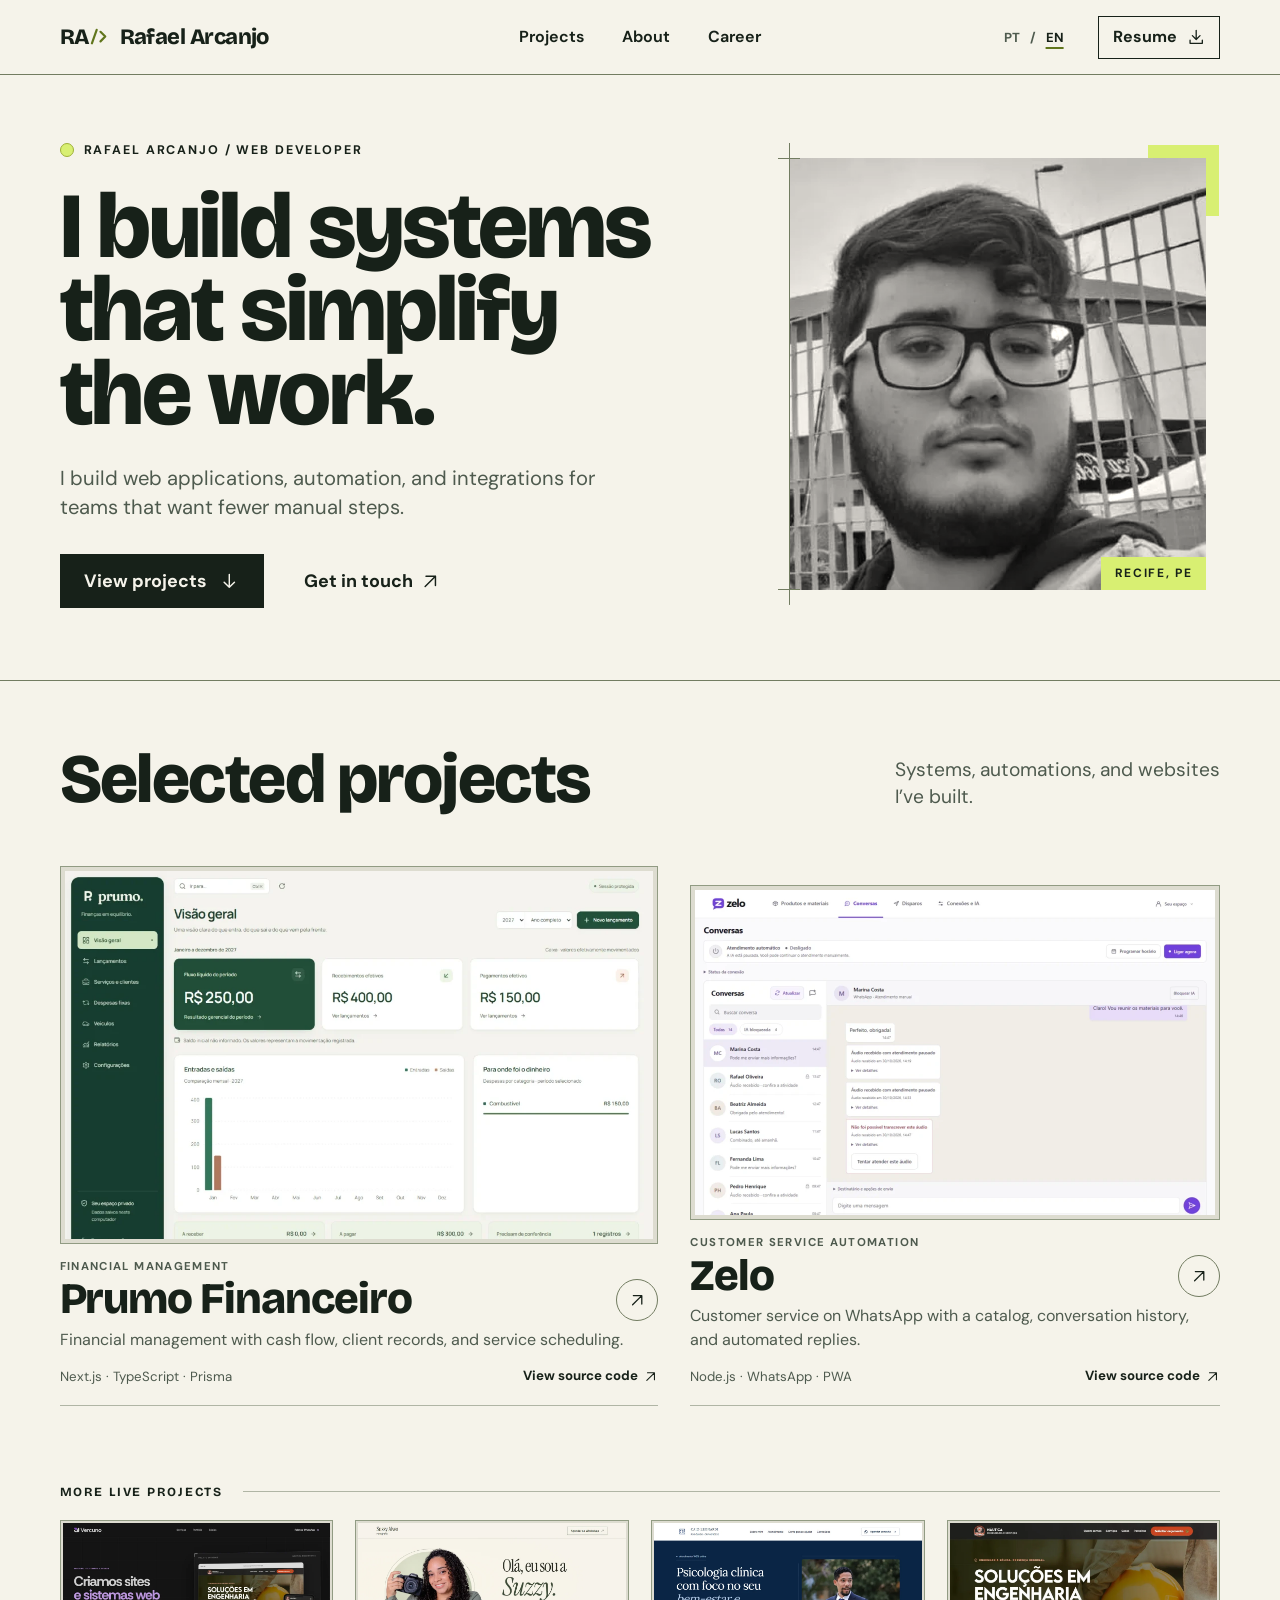
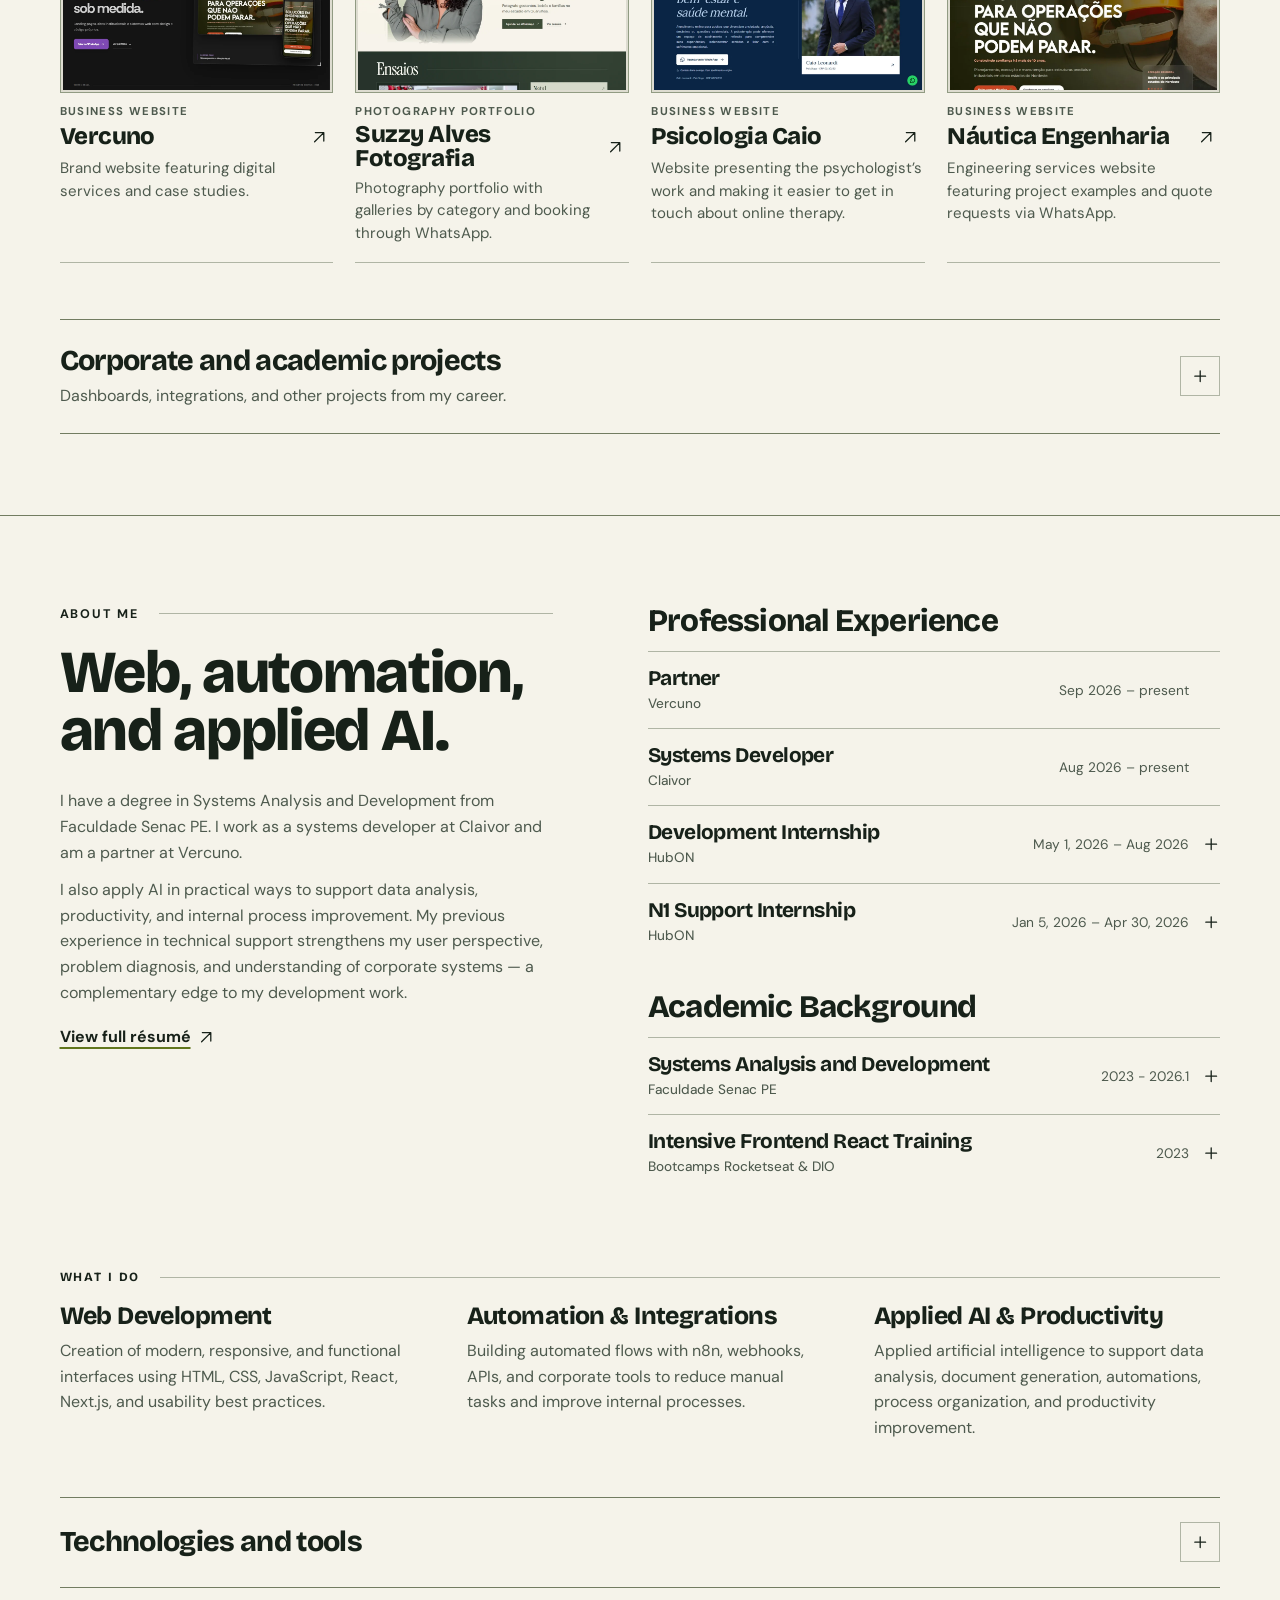
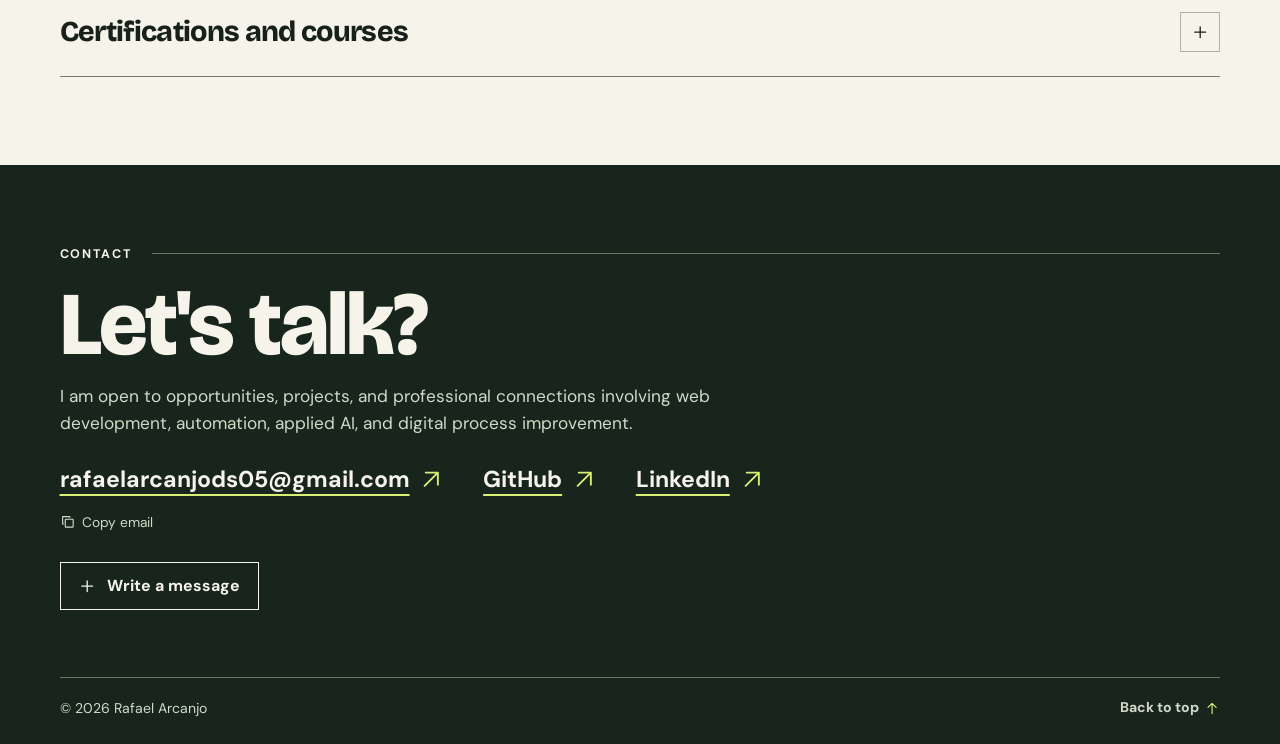
==== commit 546dace3: "Atualiza o portfólio, o currículo e o formulário de contato" ====
--- a/index.html
+++ b/index.html
@@ -1,995 +1,637 @@
 <!DOCTYPE html>
-<html lang="en">
+<html lang="pt-BR">
 <head>
     <meta charset="UTF-8">
-    <meta name="viewport" content="width=device-width, initial-scale=1.0">
-    <title>Rafael Arcanjo | Desenvolvedor Web — Automações e IA Aplicada</title>
-    <meta name="description" content="Currículo digital de Rafael Arcanjo, desenvolvedor web com foco em automações, IA aplicada, React, Next.js, Supabase e n8n para soluções digitais corporativas.">
-    <meta name="keywords" content="Rafael Arcanjo, Desenvolvedor Web, Automações, IA Aplicada, React, Next.js, Supabase, n8n, Portfólio">
+    <meta name="viewport" content="width=device-width, initial-scale=1">
+    <title>Rafael Arcanjo | Desenvolvimento Web, Automação e IA Aplicada</title>
+    <meta name="description" content="Portfólio de Rafael Arcanjo, desenvolvedor de aplicações web, automações e integrações. Conheça os projetos, a trajetória e as formas de contato.">
     <meta name="author" content="Rafael Arcanjo">
-    <meta name="robots" content="index, follow">
-    <meta name="theme-color" content="#030303">
-    
-    <!-- Open Graph -->
+    <meta name="theme-color" content="#f5f3ea">
+    <link rel="canonical" href="https://rafaeladsdev.com/">
     <meta property="og:type" content="website">
+    <meta property="og:url" content="https://rafaeladsdev.com/">
     <meta property="og:locale" content="pt_BR">
     <meta property="og:site_name" content="Rafael Arcanjo">
-    <meta property="og:title" content="Rafael Arcanjo | Desenvolvedor Web — Automações e IA Aplicada">
-    <meta property="og:description" content="Projetos, experiência, certificados e formas de contato de Rafael Arcanjo.">
-    <meta property="og:image" content="https://rafaeladsdev.com/assets/avatar.png">
-    <meta property="og:image:alt" content="Foto profissional de Rafael Arcanjo">
+    <meta property="og:title" content="Rafael Arcanjo | Desenvolvimento Web, Automação e IA Aplicada">
+    <meta property="og:description" content="Aplicações web, automações e integrações desenvolvidas por Rafael Arcanjo.">
+    <meta property="og:image" content="https://rafaeladsdev.com/assets/avatar-540.webp">
+    <meta property="og:image:alt" content="Rafael Arcanjo">
     <meta name="twitter:card" content="summary">
-    <meta name="twitter:title" content="Rafael Arcanjo | Desenvolvedor Web — Automações e IA Aplicada">
-    <meta name="twitter:description" content="Currículo digital com projetos, experiência e certificados.">
-    <meta name="twitter:image" content="https://rafaeladsdev.com/assets/avatar.png">
-
-    <!-- CSS crítico + stylesheet assíncrono (sem Google Fonts — system fonts) -->
-    <link rel="preload" as="image" href="/assets/avatar-220.webp" type="image/webp" media="(max-width: 768px)" fetchpriority="high">
-    <link rel="preload" as="image" href="/assets/avatar.webp" type="image/webp" media="(min-width: 769px)" fetchpriority="high">
-    <style>
-:root{--bg-dark:#030303;--text-primary:#fff;--text-secondary:#9ca3af;--primary:#a855f7;--primary-light:#c084fc;--secondary:#3b82f6;--border-color:rgba(255,255,255,.06);--font-heading:system-ui,-apple-system,BlinkMacSystemFont,'Segoe UI',Roboto,sans-serif;--font-body:system-ui,-apple-system,BlinkMacSystemFont,'Segoe UI',Roboto,sans-serif;--font-code:ui-monospace,'Cascadia Code','Segoe UI Mono',monospace}*,*::before,*::after{box-sizing:border-box;margin:0;padding:0}html{font-size:16px}body{background:var(--bg-dark);color:var(--text-secondary);font-family:var(--font-body);line-height:1.6;min-height:100vh;-webkit-font-smoothing:antialiased;overflow-x:hidden}a{color:inherit;text-decoration:none}.container{max-width:1120px;margin:0 auto;padding:0 24px;width:100%}.navbar{position:fixed;top:0;left:0;width:100%;z-index:1000;padding:14px 0;background:rgba(3,3,3,.96)}.nav-container{max-width:1120px;margin:0 auto;padding:0 24px;display:flex;align-items:center;justify-content:space-between}.logo{display:flex;align-items:center;font-family:var(--font-heading);font-weight:800;font-size:1.3rem}.logo-text{color:var(--text-primary)}.logo-bracket{color:var(--primary-light);font-family:var(--font-code)}.nav-menu{display:none}.nav-actions{display:flex;align-items:center;gap:16px}.lang-toggle{display:inline-flex;align-items:center;gap:6px;padding:8px 12px;background:rgba(255,255,255,.04);border:1px solid rgba(255,255,255,.1);border-radius:8px;color:var(--text-secondary);font-size:.78rem;border:none;cursor:pointer}.mobile-toggle{display:flex;background:transparent;border:none;color:var(--text-primary);padding:6px;cursor:pointer}.btn{display:inline-flex;align-items:center;justify-content:center;gap:8px;padding:12px 24px;border-radius:9999px;font-weight:600;font-size:.9rem;border:none;cursor:pointer}.btn-sm{padding:8px 16px;font-size:.82rem}.btn-gradient{background:linear-gradient(135deg,var(--primary) 0%,var(--secondary) 100%);color:var(--text-primary)}.btn-ghost{background:transparent;border:1px solid var(--border-color);color:var(--text-primary)}.hero-section{min-height:100vh;display:flex;align-items:center;padding:140px 0 80px}.hero-grid{display:grid;grid-template-columns:1fr;gap:40px;align-items:center;text-align:center}.hero-image-wrapper{order:-1;display:flex;justify-content:center}.hero-content{display:flex;flex-direction:column;align-items:center}.badge-tag{background:rgba(168,85,247,.08);border:1px solid rgba(168,85,247,.25);padding:6px 14px;border-radius:100px;font-size:.75rem;color:var(--primary-light);display:inline-flex;align-items:center;gap:8px;margin-bottom:24px}.pulse-dot{width:7px;height:7px;background:#22c55e;border-radius:50%}.hero-title{font-family:var(--font-heading);font-size:clamp(2rem,8vw,2.8rem);font-weight:900;color:var(--text-primary);line-height:1.05;margin-bottom:14px}.hero-subtitle{font-size:clamp(1.1rem,4vw,1.4rem);font-weight:500;color:var(--text-primary);margin-bottom:24px}.hero-description{font-size:1rem;color:var(--text-secondary);margin-bottom:32px;max-width:560px;line-height:1.7}.hero-buttons{display:flex;align-items:center;gap:16px;flex-wrap:wrap;justify-content:center}.avatar-container{position:relative;width:220px;height:220px;border-radius:50%;display:flex;align-items:center;justify-content:center;isolation:isolate}.avatar-border-glow{position:absolute;width:102%;height:102%;border-radius:50%;background:linear-gradient(135deg,var(--primary) 0%,var(--secondary) 100%);opacity:.45;z-index:0}.avatar-image{position:relative;z-index:1;width:100%;height:100%;border-radius:50%;object-fit:cover;border:4px solid var(--bg-dark)}.icon{width:24px;height:24px;stroke:currentColor;fill:none;flex-shrink:0}@media(min-width:993px){.nav-menu{display:flex;align-items:center;gap:28px}.mobile-toggle{display:none}.hero-grid{grid-template-columns:1.2fr .8fr;text-align:left}.hero-content{align-items:flex-start}.hero-image-wrapper{order:0}.hero-buttons{justify-content:flex-start}.navbar{background:transparent;padding:24px 0}.avatar-container{width:270px;height:270px}}
-    </style>
-    <link rel="preload" href="style.css?v=5" as="style" onload="this.onload=null;this.rel='stylesheet'">
-    <noscript><link rel="stylesheet" href="style.css?v=5"></noscript>
-    
-    <!-- Favicon -->
-    <link rel="icon" type="image/svg+xml" href="favicon.svg">
+    <meta name="twitter:title" content="Rafael Arcanjo | Desenvolvimento Web, Automação e IA Aplicada">
+    <meta name="twitter:description" content="Projetos de desenvolvimento web, automação e IA aplicada de Rafael Arcanjo.">
+    <meta name="twitter:image" content="https://rafaeladsdev.com/assets/avatar-540.webp">
+    <link rel="icon" href="favicon.svg?v=5" type="image/svg+xml">
+    <link rel="preload" href="assets/fonts/bricolage-grotesque.woff2" as="font" type="font/woff2" crossorigin>
+    <link rel="stylesheet" href="style.css?v=13">
+    <script src="i18n.js?v=5" defer></script>
+    <script src="script.js?v=5" defer></script>
+    <script src="disclosures.js?v=1" defer></script>
 </head>
 <body>
-    <svg xmlns="http://www.w3.org/2000/svg" style="display:none" aria-hidden="true">
-        <symbol id="icon-menu" viewBox="0 0 24 24" fill="none" stroke="currentColor" stroke-width="2" stroke-linecap="round" stroke-linejoin="round"><line x1="4" x2="20" y1="12" y2="12"/><line x1="4" x2="20" y1="6" y2="6"/><line x1="4" x2="20" y1="18" y2="18"/></symbol>
-        <symbol id="icon-x" viewBox="0 0 24 24" fill="none" stroke="currentColor" stroke-width="2" stroke-linecap="round" stroke-linejoin="round"><path d="M18 6 6 18"/><path d="m6 6 12 12"/></symbol>
-        <symbol id="icon-chevron-down" viewBox="0 0 24 24" fill="none" stroke="currentColor" stroke-width="2" stroke-linecap="round" stroke-linejoin="round"><path d="m6 9 6 6 6-6"/></symbol>
-        <symbol id="icon-code" viewBox="0 0 24 24" fill="none" stroke="currentColor" stroke-width="2" stroke-linecap="round" stroke-linejoin="round"><polyline points="16 18 22 12 16 6"/><polyline points="8 6 2 12 8 18"/></symbol>
-        <symbol id="icon-clock" viewBox="0 0 24 24" fill="none" stroke="currentColor" stroke-width="2" stroke-linecap="round" stroke-linejoin="round"><circle cx="12" cy="12" r="10"/><polyline points="12 6 12 12 16 14"/></symbol>
-        <symbol id="icon-brain" viewBox="0 0 24 24" fill="none" stroke="currentColor" stroke-width="2" stroke-linecap="round" stroke-linejoin="round"><path d="M12 5a3 3 0 1 0-5.997.125 4 4 0 0 0-2.526 5.77 4 4 0 0 0 .556 6.588A4 4 0 1 0 12 18Z"/><path d="M12 5a3 3 0 1 1 5.997.125 4 4 0 0 1 2.526 5.77 4 4 0 0 1-.556 6.588A4 4 0 1 1 12 18Z"/><path d="M15 13a4.5 4.5 0 0 1-3-4 4.5 4.5 0 0 1-3 4"/><path d="M17.599 6.5a3 3 0 0 0 .399-1.375"/><path d="M6.003 5.125A3 3 0 0 0 6.401 6.5"/><path d="M3.477 10.896a4 4 0 0 1 .585-.396"/><path d="M19.938 10.5a4 4 0 0 1 .585.396"/><path d="M6 18a4 4 0 0 1-1.967-.516"/><path d="M19.967 17.484A4 4 0 0 1 18 18"/></symbol>
-        <symbol id="icon-zap" viewBox="0 0 24 24" fill="none" stroke="currentColor" stroke-width="2" stroke-linecap="round" stroke-linejoin="round"><path d="M4 14a1 1 0 0 1-.78-1.63l9.9-10.2a.5.5 0 0 1 .86.46l-1.92 6.02A1 1 0 0 0 13 10h7a1 1 0 0 1 .78 1.63l-9.9 10.2a.5.5 0 0 1-.86-.46l1.92-6.02A1 1 0 0 0 11 14z"/></symbol>
-        <symbol id="icon-cpu" viewBox="0 0 24 24" fill="none" stroke="currentColor" stroke-width="2" stroke-linecap="round" stroke-linejoin="round"><rect width="16" height="16" x="4" y="4" rx="2"/><rect width="6" height="6" x="9" y="9" rx="1"/><path d="M15 2v2"/><path d="M15 20v2"/><path d="M2 15h2"/><path d="M2 9h2"/><path d="M20 15h2"/><path d="M20 9h2"/><path d="M9 2v2"/><path d="M9 20v2"/></symbol>
-        <symbol id="icon-shield" viewBox="0 0 24 24" fill="none" stroke="currentColor" stroke-width="2" stroke-linecap="round" stroke-linejoin="round"><path d="M20 13c0 5-3.5 7.5-7.66 8.95a1 1 0 0 1-.67-.01C7.5 20.5 4 18 4 13V6a1 1 0 0 1 1-1c2 0 4.5-1.2 6.24-2.72a1.17 1.17 0 0 1 1.52 0C14.51 3.81 17 5 19 5a1 1 0 0 1 1 1z"/></symbol>
-        <symbol id="icon-github" viewBox="0 0 24 24" fill="none" stroke="currentColor" stroke-width="2" stroke-linecap="round" stroke-linejoin="round"><path d="M15 22v-4a4.8 4.8 0 0 0-1-3.5c3 0 6-2 6-5.5.08-1.25-.27-2.48-1-3.5.28-1.15.28-2.35 0-3.5 0 0-1 0-3 1.5-2.64-.5-5.36-.5-8 0C6 2 5 2 5 2c-.3 1.15-.3 2.35 0 3.5A5.403 5.403 0 0 0 4 9c0 3.5 3 5.5 6 5.5-.39.49-.68 1.05-.85 1.65-.17.6-.22 1.23-.15 1.85v4"/><path d="M9 18c-4.51 2-5-2-7-2"/></symbol>
-        <symbol id="icon-calendar" viewBox="0 0 24 24" fill="none" stroke="currentColor" stroke-width="2" stroke-linecap="round" stroke-linejoin="round"><path d="M8 2v4"/><path d="M16 2v4"/><rect width="18" height="18" x="3" y="4" rx="2"/><path d="M3 10h18"/></symbol>
+    <svg xmlns="http://www.w3.org/2000/svg" width="0" height="0" class="icon-library" aria-hidden="true">
+        <symbol id="icon-out" viewBox="0 0 24 24"><path d="M6 18 18 6M7 6h11v11"/></symbol>
+        <symbol id="icon-down" viewBox="0 0 24 24"><path d="M12 4v15m-6-6 6 6 6-6"/></symbol>
+        <symbol id="icon-up" viewBox="0 0 24 24"><path d="M12 20V5m-6 6 6-6 6 6"/></symbol>
+        <symbol id="icon-plus" viewBox="0 0 24 24"><path d="M12 5v14M5 12h14"/></symbol>
+        <symbol id="icon-menu" viewBox="0 0 24 24"><path d="M4 8h16M4 16h16"/></symbol>
+        <symbol id="icon-x" viewBox="0 0 24 24"><path d="m5 5 14 14M19 5 5 19"/></symbol>
+        <symbol id="icon-download" viewBox="0 0 24 24"><path d="M12 3v12m-5-5 5 5 5-5M4 16v4h16v-4"/></symbol>
+        <symbol id="icon-copy" viewBox="0 0 24 24"><rect x="8" y="8" width="12" height="12" rx="1"/><path d="M15 5V4H4v11h1"/></symbol>
     </svg>
-    <!-- Aurora background glows -->
-    <div class="aurora aurora-1"></div>
-    <div class="aurora aurora-2"></div>
-    <div class="aurora aurora-3"></div>
-
-    <!-- Navigation Header -->
-    <header class="navbar">
-        <div class="nav-container">
-            <a href="#home" class="logo" data-i18n-aria="nav.goHome" aria-label="Ir para o início">
-                <span class="logo-text">RA</span><span class="logo-bracket">/&gt;</span>
+
+    <a href="#main-content" class="skip-link" data-i18n="ui.skip">Ir para o conteúdo</a>
+    <header class="masthead">
+        <div class="shell masthead-inner">
+            <a href="#home" class="brand" aria-label="Ir para o início" data-i18n-aria="nav.goHome">
+                <span class="brand-mark" aria-hidden="true">
+                    <span>RA</span>
+                    <svg class="brand-code" viewBox="0 0 18 18" fill="none" stroke="currentColor" stroke-width="2.3" stroke-linecap="round" stroke-linejoin="round">
+                        <path d="M7 2 2 16m9-12 5 5-5 5"/>
+                    </svg>
+                </span>
+                <span class="brand-name">Rafael Arcanjo</span>
             </a>
-            
             <nav class="nav-menu" id="navMenu">
-                <a href="#home" class="nav-link active" data-i18n="nav.home">Início</a>
-                <a href="#about" class="nav-link" data-i18n="nav.about">Sobre</a>
-                <a href="#services" class="nav-link" data-i18n="nav.services">Serviços</a>
-                <a href="#stack" class="nav-link" data-i18n="nav.stack">Stack</a>
-                <a href="#experience" class="nav-link" data-i18n="nav.experience">Carreira</a>
-                <a href="#certifications" class="nav-link" data-i18n="nav.certifications">Certificados</a>
-                <a href="#projects" class="nav-link" data-i18n="nav.projects">Projetos</a>
-                <a href="#contact" class="nav-link" data-i18n="nav.contact">Contato</a>
+                <a href="#projects" data-i18n="nav.projects">Projetos</a>
+                <a href="#about" data-i18n="nav.about">Sobre</a>
+                <a href="#experience" data-i18n="nav.experience">Trajetória</a>
             </nav>
-
             <div class="nav-actions">
-                <button type="button" class="lang-toggle" id="langToggle" aria-label="Mudar idioma para inglês" title="Mudar idioma para inglês">
-                    <svg xmlns="http://www.w3.org/2000/svg" width="16" height="16" viewBox="0 0 24 24" fill="none" stroke="currentColor" stroke-width="2" stroke-linecap="round" stroke-linejoin="round" aria-hidden="true"><circle cx="12" cy="12" r="10"/><path d="M2 12h20"/><path d="M12 2a15.3 15.3 0 0 1 4 10 15.3 15.3 0 0 1-4 10 15.3 15.3 0 0 1-4-10 15.3 15.3 0 0 1 4-10z"/></svg>
-                    <span id="langLabel">PT</span>
-                </button>
-                <a href="curriculo.pdf" class="btn btn-sm btn-gradient" id="downloadCv" download="Curriculo-Rafael-Arcanjo.pdf" data-i18n-aria="nav.downloadCv" aria-label="Baixar currículo em PDF">
-                    <svg xmlns="http://www.w3.org/2000/svg" width="16" height="16" viewBox="0 0 24 24" fill="none" stroke="currentColor" stroke-width="2.5" stroke-linecap="round" stroke-linejoin="round" class="btn-icon-svg"><path d="M21 15v4a2 2 0 0 1-2 2H5a2 2 0 0 1-2-2v-4"/><polyline points="7 10 12 15 17 10"/><line x1="12" y1="15" x2="12" y2="3"/></svg>
-                    <span data-i18n="nav.cv">Currículo</span>
+                <div class="language-switch" role="group" aria-label="Idioma" data-i18n-aria="nav.language" hidden>
+                    <button type="button" data-language="pt" lang="pt-BR" aria-label="Português" aria-pressed="true">PT</button>
+                    <span aria-hidden="true">/</span>
+                    <button type="button" data-language="en" lang="en" aria-label="English" aria-pressed="false">EN</button>
+                </div>
+                <a class="button button-outline nav-cv" href="curriculo.pdf" download="Curriculo-Rafael-Arcanjo.pdf" aria-label="Baixar currículo em PDF" data-i18n-aria="nav.downloadCv">
+                    <span data-i18n="nav.cv">Currículo</span> <svg class="icon" aria-hidden="true"><use href="#icon-download"></use></svg>
                 </a>
-                <button type="button" class="mobile-toggle" id="mobileToggle" data-i18n-aria="nav.openMenu" aria-label="Abrir Menu" aria-controls="navMenu" aria-expanded="false">
-                    <svg class="icon" id="menuIcon" aria-hidden="true"><use href="#icon-menu"></use></svg>
+                <button type="button" class="menu-toggle" id="mobileToggle" aria-controls="navMenu" aria-expanded="false" aria-label="Abrir menu" data-i18n-aria="nav.openMenu" hidden>
+                    <svg class="icon menu-toggle-open" aria-hidden="true"><use href="#icon-menu"></use></svg>
+                    <svg class="icon menu-toggle-close" aria-hidden="true"><use href="#icon-x"></use></svg>
                 </button>
             </div>
         </div>
     </header>
 
-    <!-- Main Content -->
-    <main>
-        
-        <!-- 1. Hero Section -->
-        <section id="home" class="hero-section">
-            <div class="container hero-grid">
+    <main id="main-content">
+        <section class="hero" id="home" aria-labelledby="hero-title">
+            <div class="shell hero-layout">
                 <div class="hero-content">
-                    <div class="badge-tag">
-                        <span class="pulse-dot"></span>
-                        <span data-i18n="hero.badge">Disponível para novos projetos</span>
+                    <p class="eyebrow hero-eyebrow" data-i18n="hero.eyebrow">Rafael Arcanjo / Desenvolvedor web</p>
+                    <h1 id="hero-title">
+                        <span data-i18n="hero.line1">Crio sistemas</span>
+                        <span data-i18n="hero.line2">que simplificam</span>
+                        <span data-i18n="hero.line3">o trabalho.</span>
+                    </h1>
+                    <p class="hero-description" data-i18n="hero.description">Desenvolvo aplicações web, automações e integrações para equipes que precisam de menos etapas manuais.</p>
+                    <div class="hero-actions">
+                        <a href="#projects" class="button button-primary"><span data-i18n="hero.viewProjects">Ver projetos</span> <svg class="icon" aria-hidden="true"><use href="#icon-down"></use></svg></a>
+                        <a href="#contact" class="text-link"><span data-i18n="hero.contact">Entrar em contato</span> <svg class="icon" aria-hidden="true"><use href="#icon-out"></use></svg></a>
                     </div>
-                    <h1 class="hero-title">
-                        Rafael Arcanjo
-                    </h1>
-                    <h2 class="hero-subtitle" data-i18n="hero.subtitle">
-                        Desenvolvedor Web | Automações e IA Aplicada
-                    </h2>
-                    <p class="hero-description" data-i18n="hero.description">
-                        Crio aplicações web modernas, dashboards e automações integradas a APIs, bancos de dados e ferramentas corporativas. Tenho experiência com React, Next.js, Supabase, n8n e suporte técnico, unindo visão de produto, tecnologia e processos para entregar soluções úteis no dia a dia das empresas.
-                    </p>
-                    <div class="hero-buttons">
-                        <a href="#projects" class="btn btn-gradient">
-                            <span data-i18n="hero.viewProjects">Ver projetos</span>
-                            <svg xmlns="http://www.w3.org/2000/svg" width="16" height="16" viewBox="0 0 24 24" fill="none" stroke="currentColor" stroke-width="2.5" stroke-linecap="round" stroke-linejoin="round" class="btn-icon-svg-right"><line x1="5" y1="12" x2="19" y2="12"/><polyline points="12 5 19 12 12 19"/></svg>
-                        </a>
-                        <a href="#contact" class="btn btn-ghost">
-                            <span data-i18n="hero.contactMe">Falar comigo</span>
-                        </a>
-                        
-                        <!-- Socials directly inline SVG -->
-                        <div class="hero-social-links">
-                            <a href="https://github.com/RafaelADSdev" target="_blank" rel="noopener" class="social-icon-link" aria-label="GitHub">
-                                <svg xmlns="http://www.w3.org/2000/svg" width="20" height="20" viewBox="0 0 24 24" fill="none" stroke="currentColor" stroke-width="2" stroke-linecap="round" stroke-linejoin="round"><path d="M15 22v-4a4.8 4.8 0 0 0-1-3.5c3 0 6-2 6-5.5.08-1.25-.27-2.48-1-3.5.28-1.15.28-2.35 0-3.5 0 0-1 0-3 1.5-2.64-.5-5.36-.5-8 0C6 2 5 2 5 2c-.3 1.15-.3 2.35 0 3.5A5.403 5.403 0 0 0 4 9c0 3.5 3 5.5 6 5.5-.39.49-.68 1.05-.85 1.65-.17.6-.22 1.23-.15 1.85v4"/><path d="M9 18c-4.51 2-5-2-7-2"/></svg>
-                            </a>
-                            <a href="www.linkedin.com/in/rafaeladsdev" target="_blank" rel="noopener" class="social-icon-link" aria-label="LinkedIn">
-                                <svg xmlns="http://www.w3.org/2000/svg" width="20" height="20" viewBox="0 0 24 24" fill="none" stroke="currentColor" stroke-width="2" stroke-linecap="round" stroke-linejoin="round"><path d="M16 8a6 6 0 0 1 6 6v7h-4v-7a2 2 0 0 0-2-2 2 2 0 0 0-2 2v7h-4v-7a6 6 0 0 1 6-6z"/><rect x="2" y="9" width="4" height="12"/><circle cx="4" cy="4" r="2"/></svg>
-                            </a>
-                        </div>
+                </div>
+                <figure class="portrait">
+                    <div class="portrait-frame">
+                        <img src="assets/avatar-540.webp" width="540" height="540" alt="Rafael Arcanjo" fetchpriority="high" decoding="async">
                     </div>
-                </div>
-                
-                <div class="hero-image-wrapper">
-                    <div class="avatar-container">
-                        <div class="avatar-border-glow" aria-hidden="true"></div>
-                        <picture>
-                            <source media="(max-width: 768px)" srcset="/assets/avatar-220.webp" type="image/webp" width="220" height="220">
-                            <source srcset="/assets/avatar-540.webp 2x, /assets/avatar.webp 1x" type="image/webp">
-                            <img src="/assets/avatar.png" alt="Rafael Arcanjo" class="avatar-image" width="270" height="270" sizes="(max-width: 768px) 220px, 270px" loading="eager" decoding="async" fetchpriority="high">
-                        </picture>
-                    </div>
-                </div>
-            </div>
-            
-            <a href="#about" class="scroll-indicator" data-i18n-aria="hero.scrollAbout" aria-label="Ir para Sobre mim">
-                <svg class="icon bounce-arrow" aria-hidden="true"><use href="#icon-chevron-down"></use></svg>
-            </a>
-        </section>
-
-        <!-- 2. Sobre mim Section -->
-        <section id="about" class="about-section scroll-reveal">
-            <div class="container">
-                <div class="section-header">
-                    <span class="section-tag" data-i18n="about.tag">01 // SOBRE MIM</span>
-                    <h2 class="section-title" data-i18n="about.title">Minha Trajetória</h2>
-                </div>
-                
-                <div class="about-grid">
-                    <div class="about-text">
-                        <p class="lead-text" data-i18n="about.lead">
-                            Desenvolvedor web em evolução, com foco em construir aplicações funcionais, automações inteligentes e soluções digitais que simplificam processos reais.
-                        </p>
-                        <p data-i18n="about.p1">
-                            Formado em Análise e Desenvolvimento de Sistemas pela Faculdade Senac PE, atuo como desenvolvedor web na HubON, criando e mantendo interfaces web com React, integrações com Supabase e fluxos automatizados com n8n.
-                        </p>
-                        <p data-i18n="about.p2">
-                            Também aplico IA de forma prática para apoiar análise de dados, produtividade e melhoria de processos internos. Minha experiência anterior em suporte técnico reforça minha visão de usuário, diagnóstico de problemas e entendimento de sistemas corporativos — um diferencial complementar à minha atuação em desenvolvimento.
-                        </p>
-                    </div>
-                    
-                    <div class="stats-panel">
-                        <div class="stat-item">
-                            <span class="stat-number gradient-accent-text">2026.1</span>
-                            <span class="stat-label" data-i18n="about.stat1">Formado em ADS — Senac PE</span>
-                        </div>
-                        <div class="stat-item">
-                            <span class="stat-number gradient-accent-text">10+</span>
-                            <span class="stat-label" data-i18n="about.stat2">Projetos Desenvolvidos</span>
-                        </div>
-                        <div class="stat-item">
-                            <span class="stat-number gradient-accent-text">100%</span>
-                            <span class="stat-label" data-i18n="about.stat3">Compromisso com Qualidade</span>
-                        </div>
-                    </div>
-                </div>
+                    <figcaption>Recife, PE</figcaption>
+                </figure>
             </div>
         </section>
 
-        <!-- 3. Serviços Section -->
-        <section id="services" class="services-section scroll-reveal">
-            <div class="container">
-                <div class="section-header">
-                    <span class="section-tag" data-i18n="services.tag">02 // SERVIÇOS</span>
-                    <h2 class="section-title" data-i18n="services.title">O que eu faço</h2>
-                </div>
-                
-                <div class="services-grid">
-                    <!-- Card 1 -->
-                    <div class="ref-card">
-                        <div class="card-glow"></div>
-                        <div class="card-icon-box text-purple">
-                            <svg xmlns="http://www.w3.org/2000/svg" width="24" height="24" viewBox="0 0 24 24" fill="none" stroke="currentColor" stroke-width="2" stroke-linecap="round" stroke-linejoin="round"><polyline points="16 18 22 12 16 6"/><polyline points="8 6 2 12 8 18"/></svg>
-                        </div>
-                        <h3 data-i18n="services.card1Title">Desenvolvimento Web</h3>
-                        <p data-i18n="services.card1Desc">Criação de interfaces modernas, responsivas e funcionais utilizando HTML, CSS, JavaScript, React, Next.js e boas práticas de usabilidade.</p>
+        <section id="projects" class="work-section" aria-labelledby="work-title">
+            <div class="shell">
+                <div class="work-intro" data-reveal>
+                    <h2 id="work-title" data-i18n="projects.title">Projetos selecionados</h2>
+                    <p data-i18n="projects.subtitle">Sistemas, automações e sites que desenvolvi.</p>
+                </div>
+                <div class="feature-grid">
+                    <article class="project project-feature" data-reveal>
+                        <a class="project-main" href="https://vercuno.com.br/portfolio/prumo" target="_blank" rel="noopener" aria-labelledby="prumo-action prumo-title">
+                            <figure class="project-image">
+                                <img src="assets/projects/prumo.webp" width="1040" height="650" loading="lazy" decoding="async" alt="Painel financeiro do Prumo" data-i18n-alt="projects.prumoAlt">
+                            </figure>
+                            <div class="project-heading">
+                                <span data-i18n="projects.finCategory">Sistema financeiro</span>
+                                <h3 id="prumo-title">Prumo Financeiro</h3>
+                                <span class="project-arrow"><svg class="icon" aria-hidden="true"><use href="#icon-out"></use></svg></span>
+                                <span data-i18n="projects.caseLink" id="prumo-action" class="sr-only">Ver estudo de caso</span>
+                            </div>
+                        </a>
+                        <p data-i18n="projects.prumoDesc">Gestão financeira com fluxo de caixa, cadastro de clientes e agenda de serviços.</p>
+                        <div class="project-meta">
+                            <span>Next.js · TypeScript · Prisma</span>
+                            <a class="text-link" href="https://github.com/RafaelADSdev/prumo" target="_blank" rel="noopener" aria-labelledby="prumo-code prumo-title">
+                                <span data-i18n="projects.codeLink" id="prumo-code">Ver código</span> <svg class="icon" aria-hidden="true"><use href="#icon-out"></use></svg>
+                            </a>
+                        </div>
+                    </article>
+                    <article class="project project-feature" data-reveal>
+                        <a class="project-main" href="https://vercuno.com.br/portfolio/zelo" target="_blank" rel="noopener" aria-labelledby="zelo-action zelo-title">
+                            <figure class="project-image">
+                                <img src="assets/projects/zelo.webp" width="1040" height="650" loading="lazy" decoding="async" alt="Painel de atendimento do Zelo" data-i18n-alt="projects.zeloAlt">
+                            </figure>
+                            <div class="project-heading">
+                                <span data-i18n="projects.zeloCategory">Automação de atendimento</span>
+                                <h3 id="zelo-title">Zelo</h3>
+                                <span class="project-arrow"><svg class="icon" aria-hidden="true"><use href="#icon-out"></use></svg></span>
+                                <span data-i18n="projects.caseLink" id="zelo-action" class="sr-only">Ver estudo de caso</span>
+                            </div>
+                        </a>
+                        <p data-i18n="projects.zeloDesc">Atendimento via WhatsApp com catálogo, histórico de conversas e respostas automatizadas.</p>
+                        <div class="project-meta">
+                            <span>Node.js · WhatsApp · PWA</span>
+                            <a class="text-link" href="https://github.com/RafaelADSdev/Zelo" target="_blank" rel="noopener" aria-labelledby="zelo-code zelo-title">
+                                <span data-i18n="projects.codeLink" id="zelo-code">Ver código</span> <svg class="icon" aria-hidden="true"><use href="#icon-out"></use></svg>
+                            </a>
+                        </div>
+                    </article>
+                </div>
+
+                <div class="sites">
+                    <h3 class="eyebrow rule-label" data-i18n="projects.moreSites" data-reveal>Outros projetos publicados</h3>
+                    <div class="sites-grid">
+                        <article class="project project-site" data-reveal>
+                            <a class="project-main" href="https://vercuno.com.br/" target="_blank" rel="noopener" aria-labelledby="vercuno-action vercuno-title">
+                                <figure class="project-image">
+                                    <img src="assets/projects/vercuno.webp" width="1040" height="650" loading="lazy" decoding="async" alt="Página inicial da Vercuno" data-i18n-alt="projects.vercunoAlt">
+                                </figure>
+                                <div class="project-heading">
+                                    <span data-i18n="projects.siteCategory">Site institucional</span>
+                                    <h4 id="vercuno-title">Vercuno</h4>
+                                    <span class="project-arrow"><svg class="icon" aria-hidden="true"><use href="#icon-out"></use></svg></span>
+                                    <span data-i18n="projects.liveLink" id="vercuno-action" class="sr-only">Ver site</span>
+                                </div>
+                            </a>
+                            <p data-i18n="projects.vercunoDesc">Site da marca com serviços e estudos de caso sobre produtos digitais.</p>
+                        </article>
+                        <article class="project project-site" data-reveal>
+                            <a class="project-main" href="https://fotografia-flax.vercel.app/" target="_blank" rel="noopener" aria-labelledby="fotografia-action fotografia-title">
+                                <figure class="project-image">
+                                    <img src="assets/projects/fotografia.webp" width="1040" height="650" loading="lazy" decoding="async" alt="Página inicial do portfólio de Suzzy Alves Fotografia" data-i18n-alt="projects.fotografiaAlt">
+                                </figure>
+                                <div class="project-heading">
+                                    <span data-i18n="projects.photoCategory">Portfólio de fotografia</span>
+                                    <h4 id="fotografia-title">Suzzy Alves Fotografia</h4>
+                                    <span class="project-arrow"><svg class="icon" aria-hidden="true"><use href="#icon-out"></use></svg></span>
+                                    <span data-i18n="projects.liveLink" id="fotografia-action" class="sr-only">Ver site</span>
+                                </div>
+                            </a>
+                            <p data-i18n="projects.fotografiaDesc">Portfólio de ensaios com galerias por categoria e agendamento pelo WhatsApp.</p>
+                        </article>
+                        <article class="project project-site" data-reveal>
+                            <a class="project-main" href="https://psicologocaio.vercel.app/" target="_blank" rel="noopener" aria-labelledby="caio-action caio-title">
+                                <figure class="project-image">
+                                    <img src="assets/projects/caio.webp" width="1040" height="650" loading="lazy" decoding="async" alt="Página inicial do site de Caio Leonardi" data-i18n-alt="projects.caioAlt">
+                                </figure>
+                                <div class="project-heading">
+                                    <span data-i18n="projects.siteCategory">Site institucional</span>
+                                    <h4 id="caio-title">Psicologia Caio</h4>
+                                    <span class="project-arrow"><svg class="icon" aria-hidden="true"><use href="#icon-out"></use></svg></span>
+                                    <span data-i18n="projects.liveLink" id="caio-action" class="sr-only">Ver site</span>
+                                </div>
+                            </a>
+                            <p data-i18n="projects.caioDesc">Site para apresentar o trabalho do psicólogo e facilitar o contato para atendimento online.</p>
+                        </article>
+                        <article class="project project-site" data-reveal>
+                            <a class="project-main" href="https://nauticaengenharia.vercel.app/" target="_blank" rel="noopener" aria-labelledby="nautica-action nautica-title">
+                                <figure class="project-image">
+                                    <img src="assets/projects/nautica.webp" width="1040" height="650" loading="lazy" decoding="async" alt="Página inicial da Náutica Engenharia" data-i18n-alt="projects.nauticaAlt">
+                                </figure>
+                                <div class="project-heading">
+                                    <span data-i18n="projects.siteCategory">Site institucional</span>
+                                    <h4 id="nautica-title">Náutica Engenharia</h4>
+                                    <span class="project-arrow"><svg class="icon" aria-hidden="true"><use href="#icon-out"></use></svg></span>
+                                    <span data-i18n="projects.liveLink" id="nautica-action" class="sr-only">Ver site</span>
+                                </div>
+                            </a>
+                            <p data-i18n="projects.nauticaDesc">Site de serviços de engenharia com projetos e solicitação de orçamento pelo WhatsApp.</p>
+                        </article>
                     </div>
-
-                    <!-- Card 2 -->
-                    <div class="ref-card">
-                        <div class="card-glow"></div>
-                        <div class="card-icon-box text-purple">
-                            <svg xmlns="http://www.w3.org/2000/svg" width="24" height="24" viewBox="0 0 24 24" fill="none" stroke="currentColor" stroke-width="2" stroke-linecap="round" stroke-linejoin="round"><polygon points="13 2 3 14 12 14 11 22 21 10 12 10 13 2"/></svg>
-                        </div>
-                        <h3 data-i18n="services.card2Title">Automações &amp; Integrações</h3>
-                        <p data-i18n="services.card2Desc">Construção de fluxos automatizados com n8n, webhooks, APIs e ferramentas corporativas para reduzir tarefas manuais e melhorar processos internos.</p>
+                </div>
+
+                <details class="disclosure project-archive" id="archive" data-reveal>
+                    <summary>
+                        <span>
+                            <span class="disclosure-title" data-i18n="projects.archive">Projetos corporativos e acadêmicos</span>
+                            <span class="disclosure-context" data-i18n="projects.archiveIntro">Dashboards, integrações e outros projetos da minha trajetória.</span>
+                        </span>
+                        <span class="disclosure-icon"><svg class="icon" aria-hidden="true"><use href="#icon-plus"></use></svg></span>
+                    </summary>
+                    <div class="filter-bar" role="group" aria-label="Filtrar projetos" data-i18n-aria="projects.filterLabel" hidden>
+                        <button type="button" data-filter="all" aria-pressed="true" data-i18n="projects.filterAll">Todos</button>
+                        <button type="button" data-filter="frontend" aria-pressed="false" data-i18n="projects.filterFrontend">Frontend</button>
+                        <button type="button" data-filter="data" aria-pressed="false" data-i18n="projects.filterData">Dados / BI</button>
                     </div>
-
-                    <!-- Card 3 -->
-                    <div class="ref-card">
-                        <div class="card-glow"></div>
-                        <div class="card-icon-box text-purple">
-                            <svg xmlns="http://www.w3.org/2000/svg" width="24" height="24" viewBox="0 0 24 24" fill="none" stroke="currentColor" stroke-width="2" stroke-linecap="round" stroke-linejoin="round"><path d="M12 8V4H8"/><rect width="16" height="12" x="4" y="8" rx="2"/><path d="M2 14h2"/><path d="M20 14h2"/><path d="M15 13v2"/><path d="M9 13v2"/></svg>
-                        </div>
-                        <h3 data-i18n="services.card3Title">IA Aplicada &amp; Produtividade</h3>
-                        <p data-i18n="services.card3Desc">Uso de inteligência artificial aplicada para apoiar análise de dados, geração de documentos, automações, organização de processos e melhoria da produtividade.</p>
-                    </div>
-                </div>
+                    <ul class="archive-list">
+                        <li data-category="frontend data">
+                            <details class="archive-item">
+                                <summary>
+                                    <span class="archive-name">Flow Focus</span>
+                                    <span class="item-meta">Next.js · TypeScript · Supabase · Bitrix24 · TanStack Query</span>
+                                    <svg class="icon" aria-hidden="true"><use href="#icon-plus"></use></svg>
+                                </summary>
+                                <div class="archive-content">
+                                    <p data-i18n="projects.p9Desc">Plataforma de redistribuição e auditoria de oportunidades comerciais da Diretoria Focus — captura atômica no bolsão Bitrix24, roletas, produtividade e geofencing no escritório.</p>
+                                    <ul class="detail-points">
+                                        <li data-i18n="projects.p9Li1">› Captura de oportunidades com RPC transacional, limite diário, auditoria (aprova/reprova) e sincronização Bitrix24 via Edge Function.</li>
+                                        <li data-i18n="projects.p9Li2">› Auth Supabase com RLS por perfil/equipe, dashboard de produtividade real e roleta por valor de “Roleta Atual”.</li>
+                                        <li data-i18n="projects.p9Li3">› Cerca virtual (geofencing) com sessão curta assinada — rotas operacionais só liberam dentro do perímetro do escritório.</li>
+                                    </ul>
+                                    <a class="text-link" href="https://github.com/RafaelADSdev/Flow-focus" target="_blank" rel="noopener"><span data-i18n="projects.codeLink">Ver código</span> <svg class="icon" aria-hidden="true"><use href="#icon-out"></use></svg></a>
+                                </div>
+                            </details>
+                        </li>
+                        <li data-category="frontend">
+                            <details class="archive-item">
+                                <summary>
+                                    <span class="archive-name">Central de Demandas</span>
+                                    <span class="item-meta">React 19 · TypeScript · Vite · Supabase</span>
+                                    <svg class="icon" aria-hidden="true"><use href="#icon-plus"></use></svg>
+                                </summary>
+                                <div class="archive-content">
+                                    <p data-i18n="projects.p10Desc">Sistema de gestão de demandas com projetos macro, microtarefas, tarefas avulsas, calendário, desempenho e cadastros — sincronizado com Supabase e cache local.</p>
+                                    <ul class="detail-points">
+                                        <li data-i18n="projects.p10Li1">› Organização de demandas em projetos macro, microtarefas e tarefas avulsas com visão de calendário e desempenho.</li>
+                                        <li data-i18n="projects.p10Li2">› Persistência em Supabase (tabela JSON) com localStorage como cache/fallback e migração automática na primeira sincronização.</li>
+                                        <li data-i18n="projects.p10Li3">› Stack Vite + React 19 + TypeScript, pronta para deploy estático na Vercel ou Netlify.</li>
+                                    </ul>
+                                    <a class="text-link" href="https://github.com/RafaelADSdev/central-demandas" target="_blank" rel="noopener"><span data-i18n="projects.codeLink">Ver código</span> <svg class="icon" aria-hidden="true"><use href="#icon-out"></use></svg></a>
+                                </div>
+                            </details>
+                        </li>
+                        <li data-category="frontend data">
+                            <details class="archive-item">
+                                <summary>
+                                    <span class="archive-name">Dashboard Litoralize</span>
+                                    <span class="item-meta">TanStack Start · React · Bitrix24 · Supabase</span>
+                                    <svg class="icon" aria-hidden="true"><use href="#icon-plus"></use></svg>
+                                </summary>
+                                <div class="archive-content">
+                                    <p data-i18n="projects.p11Desc">Dashboard comercial da Hub ON para panoramas da Superintendência Jordão — consolida leads do Bitrix24 por esteira, equipe, fase do funil e corretor.</p>
+                                    <ul class="detail-points">
+                                        <li data-i18n="projects.p11Li1">› Duas esteiras Bitrix (Comercial Geral e Econômico) com KPIs, gráfico mensal, funil ativo vs. perdas e detalhe por corretor.</li>
+                                        <li data-i18n="projects.p11Li2">› Auth Supabase com papéis (Superintendente, Admin, Diretor, Líder) e gestão de acesso por visão, páginas e esteira.</li>
+                                        <li data-i18n="projects.p11Li3">› Cache de 15 minutos, fallback local e proteção contra HTTP 429 — pensado para projeção em reuniões de panorama.</li>
+                                    </ul>
+                                    <a class="text-link" href="https://github.com/RafaelADSdev/Dashboard-Litoralize" target="_blank" rel="noopener"><span data-i18n="projects.codeLink">Ver código</span> <svg class="icon" aria-hidden="true"><use href="#icon-out"></use></svg></a>
+                                </div>
+                            </details>
+                        </li>
+                        <li data-category="frontend data">
+                            <details class="archive-item">
+                                <summary>
+                                    <span class="archive-name">Dashboard de Suportes Presenciais</span>
+                                    <span class="item-meta">React · Supabase Realtime · Bitrix24</span>
+                                    <svg class="icon" aria-hidden="true"><use href="#icon-plus"></use></svg>
+                                </summary>
+                                <div class="archive-content">
+                                    <p data-i18n="projects.p6Desc">Painel em tempo real para exibição em TV no salão — fila de atendimento presencial integrada ao Bitrix24, com dados sincronizados via Supabase Realtime.</p>
+                                    <ul class="detail-points">
+                                        <li data-i18n="projects.p6Li1">› Fila FIFO de suportes presenciais com atualização instantânea via Supabase Realtime, sem refresh manual.</li>
+                                        <li data-i18n="projects.p6Li2">› Integração Bitrix24 via Edge Function (webhook de deals) com identificação automática de solicitante, equipe e superintendência.</li>
+                                        <li data-i18n="projects.p6Li3">› Painel TV com ticket ativo, último resolvido, fila completa, filtros por superintendência e sincronização automática a cada 3 minutos.</li>
+                                    </ul>
+                                    <a class="text-link" href="https://github.com/RafaelADSdev/Dashboard-de-Suportes-Presenciais-" target="_blank" rel="noopener"><span data-i18n="projects.codeLink">Ver código</span> <svg class="icon" aria-hidden="true"><use href="#icon-out"></use></svg></a>
+                                </div>
+                            </details>
+                        </li>
+                        <li data-category="frontend data">
+                            <details class="archive-item">
+                                <summary>
+                                    <span class="archive-name">Dashboard Superintendência Stüpp</span>
+                                    <span class="item-meta">Next.js · Bitrix24 · Supabase</span>
+                                    <svg class="icon" aria-hidden="true"><use href="#icon-plus"></use></svg>
+                                </summary>
+                                <div class="archive-content">
+                                    <p data-i18n="projects.p7Desc">Painel operacional para acompanhar negociações do Bitrix24 da Superintendência Stüpp — KPIs, funis comerciais, Kanban com drag-and-drop e exportação de relatórios.</p>
+                                    <ul class="detail-points">
+                                        <li data-i18n="projects.p7Li1">› KPIs consolidados de duas esteiras comerciais, funis, evolução temporal e leads por diretoria, equipe e fonte.</li>
+                                        <li data-i18n="projects.p7Li2">› Kanban operacional com arrastar e soltar, transferência individual e em lote, sincronizado diretamente com o CRM Bitrix24.</li>
+                                        <li data-i18n="projects.p7Li3">› Filtros por período, diretoria, equipe e roleta; exportação PDF/Excel; auth via Supabase e atualização automática a cada 10 segundos.</li>
+                                    </ul>
+                                    <a class="text-link" href="https://github.com/RafaelADSdev/Dashboard-St-pp" target="_blank" rel="noopener"><span data-i18n="projects.codeLink">Ver código</span> <svg class="icon" aria-hidden="true"><use href="#icon-out"></use></svg></a>
+                                </div>
+                            </details>
+                        </li>
+                        <li data-category="frontend">
+                            <details class="archive-item">
+                                <summary>
+                                    <span class="archive-name">Gestão de Patrimônio HubON</span>
+                                    <span class="item-meta">HTML5 · CSS3 · JavaScript</span>
+                                    <svg class="icon" aria-hidden="true"><use href="#icon-plus"></use></svg>
+                                </summary>
+                                <div class="archive-content">
+                                    <p data-i18n="projects.p3Desc">Sistema web para inventário e controle de ativos tecnológicos corporativos, com operação offline e foco em uso interno.</p>
+                                    <ul class="detail-points">
+                                        <li data-i18n="projects.p3Li1">› CRUD completo de notebooks e celulares, com registro local sem banco de dados externo.</li>
+                                        <li data-i18n="projects.p3Li2">› Busca em tempo real e filtros por status, departamento e ano para localização rápida de equipamentos.</li>
+                                        <li data-i18n="projects.p3Li3">› Upload de fotos com lightbox e exportação de relatórios em CSV para apoio operacional.</li>
+                                    </ul>
+                                    <a class="text-link" href="https://github.com/RafaelADSdev/-Gestao-de-Patrimonio-HubON-" target="_blank" rel="noopener"><span data-i18n="projects.codeLink">Ver código</span> <svg class="icon" aria-hidden="true"><use href="#icon-out"></use></svg></a>
+                                </div>
+                            </details>
+                        </li>
+                        <li data-category="frontend">
+                            <details class="archive-item">
+                                <summary>
+                                    <span class="archive-name">BBTS – Carbon Credits</span>
+                                    <span class="item-meta">JavaScript · MetaMask · Ethereum</span>
+                                    <svg class="icon" aria-hidden="true"><use href="#icon-plus"></use></svg>
+                                </summary>
+                                <div class="archive-content">
+                                    <p data-i18n="projects.p4Desc">Plataforma web para monitorar emissões de carbono e apoiar a compensação ambiental corporativa via blockchain.</p>
+                                    <ul class="detail-points">
+                                        <li data-i18n="projects.p4Li1">› Dashboard de emissões de CO₂ por consumo de energia e frota de veículos.</li>
+                                        <li data-i18n="projects.p4Li2">› Integração com MetaMask para tokenização de créditos de carbono na rede Ethereum.</li>
+                                        <li data-i18n="projects.p4Li3">› Catálogo de projetos sustentáveis para compensação ambiental de forma ágil e segura.</li>
+                                    </ul>
+                                    <a class="text-link" href="https://github.com/Clairefairy/BBTS_Frontend" target="_blank" rel="noopener"><span data-i18n="projects.codeLink">Ver código</span> <svg class="icon" aria-hidden="true"><use href="#icon-out"></use></svg></a>
+                                </div>
+                            </details>
+                        </li>
+                        <li data-category="frontend data">
+                            <details class="archive-item">
+                                <summary>
+                                    <span class="archive-name">Dashboard Focus</span>
+                                    <span class="item-meta">TanStack Start · React · Bitrix24</span>
+                                    <svg class="icon" aria-hidden="true"><use href="#icon-plus"></use></svg>
+                                </summary>
+                                <div class="archive-content">
+                                    <p data-i18n="projects.p5Desc">Dashboard comercial da Hub ON para reuniões de panorama das equipes Focus — consolida leads do Bitrix24 por mês, equipe, fase do funil e corretor.</p>
+                                    <ul class="detail-points">
+                                        <li data-i18n="projects.p5Li1">› Visão geral com KPIs do funil ativo, gráfico de chegada de leads por mês e distribuição por fase.</li>
+                                        <li data-i18n="projects.p5Li2">› Abas Elite, Líder e Total com detalhe por corretor, filtro de período e separação visual entre funil ativo e perdas.</li>
+                                        <li data-i18n="projects.p5Li3">› Integração Bitrix24 via webhook com cache de 15 minutos, fallback local e proteção contra limite HTTP 429.</li>
+                                    </ul>
+                                    <a class="text-link" href="https://github.com/RafaelADSdev/Dashboard-Focus" target="_blank" rel="noopener"><span data-i18n="projects.codeLink">Ver código</span> <svg class="icon" aria-hidden="true"><use href="#icon-out"></use></svg></a>
+                                </div>
+                            </details>
+                        </li>
+                        <li data-category="frontend data">
+                            <details class="archive-item">
+                                <summary>
+                                    <span class="archive-name">HubCore Dashboard</span>
+                                    <span class="item-meta">React 19 · TypeScript · Express · MariaDB · Bitrix24</span>
+                                    <svg class="icon" aria-hidden="true"><use href="#icon-plus"></use></svg>
+                                </summary>
+                                <div class="archive-content">
+                                    <p data-i18n="projects.p8Desc">Dashboard web interno da Hub Nogueira / FlyStart para gestão comercial em tempo real: leads, vendas, metas de VGV, campanhas Meta Ads, secretaria de vendas (CCA/SV), roletas Bitrix e portal exclusivo para construtoras.</p>
+                                    <ul class="detail-points">
+                                        <li data-i18n="projects.p8Li1">› Hub Launcher com módulos independentes: Leads, Vendas, Metas, Meta Ads, Roletas Bitrix, Secretaria (CCA/SV) e Portal Construtora.</li>
+                                        <li data-i18n="projects.p8Li2">› Autenticação JWT, controle granular de permissões por usuário e Row-Level Security (RLS) nos dados sensíveis.</li>
+                                        <li data-i18n="projects.p8Li3">› Stack full stack com React 19, TypeScript, Vite, Express 5, MariaDB e integrações Bitrix24, Meta Ads API e FlyStart XML.</li>
+                                    </ul>
+                                    <a class="text-link" href="#contact"><span data-i18n="projects.requestDetails">Pedir detalhes</span> <svg class="icon" aria-hidden="true"><use href="#icon-out"></use></svg></a>
+                                </div>
+                            </details>
+                        </li>
+                    </ul>
+                </details>
             </div>
         </section>
 
-        <!-- 4. Stack Tecnológica Section -->
-        <section id="stack" class="stack-section scroll-reveal">
-            <div class="container">
-                <div class="section-header">
-                    <span class="section-tag" data-i18n="stack.tag">03 // HARD SKILLS</span>
-                    <h2 class="section-title" data-i18n="stack.title">Stack Tecnológica</h2>
-                </div>
-                
-                <div class="stack-grid">
-                    <div class="stack-category">
-                        <h3 data-i18n="stack.frontend">Front-end</h3>
-                        <div class="pills-container">
-                            <span class="stack-pill">HTML5</span>
-                            <span class="stack-pill">CSS3</span>
-                            <span class="stack-pill">JavaScript ES6+</span>
-                            <span class="stack-pill">React</span>
-                            <span class="stack-pill">Next.js</span>
-                            <span class="stack-pill">TypeScript</span>
-                            <span class="stack-pill">Tailwind CSS</span>
-                            <span class="stack-pill">Responsive Design</span>
-                        </div>
+        <section id="about" class="profile-section" aria-labelledby="about-title">
+            <div class="shell">
+                <div class="profile-layout">
+                    <div class="about" data-reveal>
+                        <p class="eyebrow rule-label" data-i18n="about.tag">Sobre mim</p>
+                        <h2 id="about-title" data-i18n="about.title">Web, automação e IA aplicada.</h2>
+                        <p data-i18n="about.p1">Sou formado em Análise e Desenvolvimento de Sistemas pela Faculdade Senac PE. Hoje atuo como desenvolvedor de sistemas na Claivor e sou sócio da Vercuno.</p>
+                        <p data-i18n="about.p2">Também aplico IA de forma prática para apoiar análise de dados, produtividade e melhoria de processos internos. Minha experiência anterior em suporte técnico reforça minha visão de usuário, diagnóstico de problemas e entendimento de sistemas corporativos — um diferencial complementar à minha atuação em desenvolvimento.</p>
+                        <a href="curriculo.html" hreflang="pt-BR" class="text-link text-link-underlined"><span data-i18n="about.cv">Ver currículo completo</span> <svg class="icon" aria-hidden="true"><use href="#icon-out"></use></svg></a>
                     </div>
 
-                    <div class="stack-category">
-                        <h3 data-i18n="stack.automation">Automações &amp; Integrações</h3>
-                        <div class="pills-container">
-                            <span class="stack-pill">n8n</span>
-                            <span class="stack-pill">Webhooks</span>
-                            <span class="stack-pill">APIs REST</span>
-                            <span class="stack-pill">Supabase</span>
-                            <span class="stack-pill">Bitrix CRM</span>
-                            <span class="stack-pill">Google Sheets</span>
-                            <span class="stack-pill">Automação de Processos</span>
-                        </div>
+                    <div id="experience" class="career">
+                        <h3 data-i18n="experience.title" class="career-title rule-label" data-reveal>Experiência Profissional</h3>
+                        <div class="career-item career-role" data-reveal>
+                            <span class="career-name"><span data-i18n="experience.vercunoTitle">Sócio</span> <small>Vercuno</small></span>
+                            <span data-i18n="experience.vercunoDate" class="item-meta">set/2026 – atual</span>
+                        </div>
+                        <div class="career-item career-role" data-reveal>
+                            <span class="career-name"><span data-i18n="experience.claivorTitle">Desenvolvedor de Sistemas</span> <small>Claivor</small></span>
+                            <span data-i18n="experience.claivorDate" class="item-meta">ago/2026 – atual</span>
+                        </div>
+                        <details class="career-item" data-reveal>
+                            <summary>
+                                <span class="career-name"><span data-i18n="experience.job1Title">Estágio em Desenvolvimento</span> <small>HubON</small></span>
+                                <span data-i18n="experience.job1Date" class="item-meta">01/05/2026 – ago/2026</span>
+                                <svg class="icon" aria-hidden="true"><use href="#icon-plus"></use></svg>
+                            </summary>
+                            <div class="career-description">
+                                <p data-i18n="experience.job1Intro">Atuação no desenvolvimento e manutenção de aplicações web e sistemas internos da empresa, com foco em interfaces, integrações e melhoria de fluxos:</p>
+                                <ul class="detail-points">
+                                    <li data-i18n="experience.job1Li1">› Desenvolvimento e manutenção de interfaces com React, HTML5 e CSS3, com componentização e ajustes de responsividade.</li>
+                                    <li data-i18n="experience.job1Li2">› Integração de soluções com Supabase e automações de processos via n8n, webhooks e APIs.</li>
+                                    <li data-i18n="experience.job1Li3">› Correção de bugs visuais e de fluxo de dados, com apoio em testes de interface e sistemas internos.</li>
+                                    <li data-i18n="experience.job1Li4">› Colaboração na melhoria da experiência do usuário e na evolução de produtos digitais corporativos.</li>
+                                </ul>
+                            </div>
+                        </details>
+                        <details class="career-item" data-reveal>
+                            <summary>
+                                <span class="career-name"><span data-i18n="experience.job2Title">Estágio em Suporte N1</span> <small>HubON</small></span>
+                                <span data-i18n="experience.job2Date" class="item-meta">05/01/2026 – 30/04/2026</span>
+                                <svg class="icon" aria-hidden="true"><use href="#icon-plus"></use></svg>
+                            </summary>
+                            <div class="career-description">
+                                <p data-i18n="experience.job2Intro">Experiência complementar em suporte corporativo, atendimento a usuários e manutenção de sistemas internos:</p>
+                                <ul class="detail-points">
+                                    <li data-i18n="experience.job2Li1">› Atendimento técnico, diagnóstico de falhas em hardware, software e redes locais.</li>
+                                    <li data-i18n="experience.job2Li2">› Administração de usuários no Active Directory, suporte ao CRM Bitrix e gestão de permissões de acesso.</li>
+                                    <li data-i18n="experience.job2Li3">› Criação de scripts Shell para automatizar instalações e tarefas repetitivas em novos setups.</li>
+                                    <li data-i18n="experience.job2Li4">› Documentação de FAQ e padronização de atendimentos para reduzir o tempo médio de resolução (SLA).</li>
+                                </ul>
+                            </div>
+                        </details>
+                        <h3 data-i18n="education.title" class="career-title rule-label" data-reveal>Formação Acadêmica</h3>
+                        <details class="career-item" data-reveal>
+                            <summary>
+                                <span class="career-name"><span data-i18n="education.edu1Title">Análise e Desenvolvimento de Sistemas</span> <small><span data-i18n="education.edu1School">Faculdade Senac PE</span></small></span>
+                                <span data-i18n="education.edu1Date" class="item-meta">2023 - 2026.1</span>
+                                <svg class="icon" aria-hidden="true"><use href="#icon-plus"></use></svg>
+                            </summary>
+                            <p data-i18n="education.edu1Desc" class="career-description">Formado em Análise e Desenvolvimento de Sistemas pela Faculdade Senac PE — 2026.1. Formação em engenharia de requisitos, lógica estruturada, bancos de dados relacionais e desenvolvimento web.</p>
+                        </details>
+                        <details class="career-item" data-reveal>
+                            <summary>
+                                <span class="career-name"><span data-i18n="education.edu2Title">Formação Intensiva Frontend React</span> <small>Bootcamps Rocketseat &amp; DIO</small></span>
+                                <span data-i18n="education.edu2Date" class="item-meta">2023</span>
+                                <svg class="icon" aria-hidden="true"><use href="#icon-plus"></use></svg>
+                            </summary>
+                            <p data-i18n="education.edu2Desc" class="career-description">Especialização prática voltada a componentização, Hooks de estado do React, consumo de dados assíncronos e Deploy automatizado na Vercel/GitHub Pages.</p>
+                        </details>
                     </div>
-
-                    <div class="stack-category">
-                        <h3 data-i18n="stack.ai">IA Aplicada</h3>
-                        <div class="pills-container">
-                            <span class="stack-pill">Prompt Engineering</span>
-                            <span class="stack-pill">IA Generativa</span>
-                            <span class="stack-pill">OpenAI / Gemini / Claude</span>
-                            <span class="stack-pill">Análise de Dados com IA</span>
-                            <span class="stack-pill">Automação com IA</span>
-                            <span class="stack-pill">GitHub Copilot</span>
-                        </div>
+                </div>
+
+                <div class="expertise" id="services">
+                    <h3 class="eyebrow rule-label" data-i18n="services.title" data-reveal>O que eu faço</h3>
+                    <div class="service-grid">
+                        <article data-reveal>
+                            <h4 data-i18n="services.card1Title">Desenvolvimento Web</h4>
+                            <p data-i18n="services.card1Desc">Criação de interfaces modernas, responsivas e funcionais utilizando HTML, CSS, JavaScript, React, Next.js e boas práticas de usabilidade.</p>
+                        </article>
+                        <article data-reveal>
+                            <h4 data-i18n="services.card2Title">Automações &amp; Integrações</h4>
+                            <p data-i18n="services.card2Desc">Construção de fluxos automatizados com n8n, webhooks, APIs e ferramentas corporativas para reduzir tarefas manuais e melhorar processos internos.</p>
+                        </article>
+                        <article data-reveal>
+                            <h4 data-i18n="services.card3Title">IA Aplicada &amp; Produtividade</h4>
+                            <p data-i18n="services.card3Desc">Uso de inteligência artificial aplicada para apoiar análise de dados, geração de documentos, automações, organização de processos e melhoria da produtividade.</p>
+                        </article>
                     </div>
-
-                    <div class="stack-category">
-                        <h3 data-i18n="stack.dataTools">Dados &amp; Ferramentas</h3>
-                        <div class="pills-container">
-                            <span class="stack-pill">PostgreSQL</span>
-                            <span class="stack-pill">SQL</span>
-                            <span class="stack-pill">Excel Avançado</span>
-                            <span class="stack-pill">Power BI</span>
-                            <span class="stack-pill">DBeaver</span>
-                            <span class="stack-pill">Git / GitHub</span>
-                        </div>
-                    </div>
-
-                    <div class="stack-category">
-                        <h3 data-i18n="stack.support">Suporte &amp; Sistemas</h3>
-                        <div class="pills-container">
-                            <span class="stack-pill">Windows</span>
-                            <span class="stack-pill">Linux</span>
-                            <span class="stack-pill">Active Directory</span>
-                            <span class="stack-pill">Redes</span>
-                            <span class="stack-pill">Hardware</span>
-                            <span class="stack-pill">Diagnóstico</span>
-                            <span class="stack-pill">Shell Scripting</span>
-                        </div>
-                    </div>
-                </div>
+                </div>
+
+                <details class="disclosure" id="stack" data-reveal>
+                    <summary>
+                        <span class="disclosure-title" data-i18n="stack.title">Tecnologias e ferramentas</span>
+                        <span class="disclosure-icon"><svg class="icon" aria-hidden="true"><use href="#icon-plus"></use></svg></span>
+                    </summary>
+                    <dl class="tech-list">
+                        <div>
+                            <dt data-i18n="stack.frontend">Front-end</dt>
+                            <dd>HTML · CSS · JavaScript · TypeScript · React · Next.js · Astro · Vite · TanStack Start · TanStack Query · Tailwind CSS</dd>
+                        </div>
+                        <div>
+                            <dt data-i18n="stack.backend">Back-end</dt>
+                            <dd>Node.js · Express · PHP</dd>
+                        </div>
+                        <div>
+                            <dt data-i18n="stack.automation">Automações &amp; Integrações</dt>
+                            <dd>n8n · Webhooks · REST APIs · WhatsApp · Bitrix24 · Google Sheets</dd>
+                        </div>
+                        <div>
+                            <dt data-i18n="stack.ai">IA Aplicada</dt>
+                            <dd>OpenAI · Gemini · Claude · GitHub Copilot</dd>
+                        </div>
+                        <div>
+                            <dt data-i18n="stack.dataTools">Bancos de dados &amp; análise</dt>
+                            <dd>Supabase · Supabase Realtime · PostgreSQL · MariaDB · Prisma · SQL · Excel · Power BI · DBeaver</dd>
+                        </div>
+                        <div>
+                            <dt data-i18n="stack.deployment">Versionamento &amp; deploy</dt>
+                            <dd>Git · GitHub · GitHub Actions · GitHub Pages · Docker · Vercel</dd>
+                        </div>
+                        <div>
+                            <dt data-i18n="stack.support">Suporte &amp; Sistemas</dt>
+                            <dd>Windows · Linux · Active Directory · Shell Scripting</dd>
+                        </div>
+                    </dl>
+                </details>
+
+                <details class="disclosure" id="certifications" data-reveal>
+                    <summary>
+                        <span class="disclosure-title" data-i18n="certifications.title">Certificados e cursos</span>
+                        <span class="disclosure-icon"><svg class="icon" aria-hidden="true"><use href="#icon-plus"></use></svg></span>
+                    </summary>
+                    <ul class="certificate-list">
+                        <li>
+                            <strong data-i18n="certifications.cert1Title">Formação Front-end - HTML, CSS, JavaScript, React e +</strong>
+                            <span class="item-meta">Udemy · <time datetime="2026-06">06/2026</time> · 51.5 <span data-i18n="certifications.hours">horas</span></span>
+                            <p data-i18n="certifications.cert1Topics">HTML5, CSS3, JavaScript ES6+, React, Hooks, Redux, Node.js e ferramentas do ecossistema.</p>
+                            <span class="credential"><span data-i18n="certifications.credential">Credencial</span> · UC-6fee6159-bb18-4387-8f08-161a3c0e2665</span>
+                        </li>
+                        <li>
+                            <strong data-i18n="certifications.cert2Title">AI-900 - Fundamentos de IA no Azure</strong>
+                            <span class="item-meta">Fundação Bradesco &amp; Microsoft · <time datetime="2026-06">06/2026</time> · 16 <span data-i18n="certifications.hours">horas</span></span>
+                            <p data-i18n="certifications.cert2Topics">Conceitos fundamentais de Inteligência Artificial, Machine Learning, Visão Computacional, NLP e serviços da Azure AI.</p>
+                            <span class="credential"><span data-i18n="certifications.credential">Credencial</span> · 53E09983-CEB4-4F16-90B3-F3123CCEE236</span>
+                        </li>
+                        <li>
+                            <strong data-i18n="certifications.cert3Title">Automação com n8n</strong>
+                            <span class="item-meta">Rocketseat · <time datetime="2025-10">10/2025</time> · 3 <span data-i18n="certifications.hours">horas</span></span>
+                            <p data-i18n="certifications.cert3Topics">Automação de processos, tratamento e validação de dados, controle de fluxo (If, Loop, Merge) e integrações de APIs externas.</p>
+                            <span class="credential"><span data-i18n="certifications.credential">Credencial</span> · 5e50294d-238d-41ed-8110-cd3cde5bc53c</span>
+                        </li>
+                        <li>
+                            <strong data-i18n="certifications.cert4Title">SENAC TakeOff 2025.2</strong>
+                            <span class="item-meta">Rocketseat &amp; SENAC · <time datetime="2025-10">10/2025</time> · 8 <span data-i18n="certifications.hours">horas</span></span>
+                            <p data-i18n="certifications.cert4Topics">Tecnologias Emergentes, Learning Agility, Fundamentos de DevOps, Primeiros passos com Docker e Prompt Engineering.</p>
+                            <span class="credential"><span data-i18n="certifications.credential">Credencial</span> · ef22daf8-e907-4ecd-b285-e186ba53bc62</span>
+                        </li>
+                        <li>
+                            <strong data-i18n="certifications.cert5Title">Gerenciamento de Ameaças Cibernéticas</strong>
+                            <span class="item-meta">Cisco Networking Academy · <time datetime="2025-09">09/2025</time></span>
+                            <p data-i18n="certifications.cert5Topics">Princípios de segurança da informação, detecção de ameaças cibernéticas, proteção de dados e políticas de segurança em rede.</p>
+                            <span class="credential"><span data-i18n="certifications.verified">Credencial Verificada - Cisco</span></span>
+                        </li>
+                        <li>
+                            <strong data-i18n="certifications.cert6Title">Soluções de IA no GitHub</strong>
+                            <span class="item-meta">Fundação Bradesco &amp; Microsoft · <time datetime="2026-06">06/2026</time> · 15 <span data-i18n="certifications.hours">horas</span></span>
+                            <p data-i18n="certifications.cert6Topics">IA Generativa no desenvolvimento, automações com GitHub Actions, Copilot e práticas modernas no controle de versão Git.</p>
+                            <span class="credential"><span data-i18n="certifications.credential">Credencial</span> · E8F39B20-C39F-4CB8-ABD6-FCC885193B08</span>
+                        </li>
+                        <li>
+                            <strong data-i18n="certifications.cert7Title">CPNordeste - Participante</strong>
+                            <span class="item-meta">Campus Party Brasil · <time datetime="2024-09">09/2024</time> · 33 <span data-i18n="certifications.hours">horas</span></span>
+                            <p data-i18n="certifications.cert7Topics">Participação presencial em workshops, hackathons e palestras de inovação, empreendedorismo e desenvolvimento na Campus Party.</p>
+                            <span class="credential"><span data-i18n="certifications.inPerson">Participação Presencial</span></span>
+                        </li>
+                    </ul>
+                </details>
             </div>
         </section>
 
-        <!-- 5. Carreira e Educação (Timeline) -->
-        <section id="experience" class="timeline-section scroll-reveal">
-            <div class="container">
-                <div class="timeline-grid-layout">
-                    <!-- Career Timeline -->
-                    <div class="timeline-column">
-                        <div class="section-header">
-                            <span class="section-tag" data-i18n="experience.tag">04 // CARREIRA</span>
-                            <h2 class="section-title" data-i18n="experience.title">Experiência Profissional</h2>
-                        </div>
-                        
-                        <div class="ref-timeline">
-                            <!-- Job 1: Desenvolvedor Web -->
-                            <div class="ref-timeline-item">
-                                <div class="timeline-dot-active"></div>
-                                <span class="timeline-tag-date" data-i18n="experience.job1Date">01/Mai/2026 - Atual</span>
-                                <h3 data-i18n="experience.job1Title">Estágio em Desenvolvimento</h3>
-                                <span class="timeline-sub-company">HubON</span>
-                                <div class="timeline-desc">
-                                    <p data-i18n="experience.job1Intro">Atuação no desenvolvimento e manutenção de aplicações web e sistemas internos da empresa, com foco em interfaces, integrações e melhoria de fluxos:</p>
-                                    <ul>
-                                        <li data-i18n="experience.job1Li1">› Desenvolvimento e manutenção de interfaces com React, HTML5 e CSS3, com componentização e ajustes de responsividade.</li>
-                                        <li data-i18n="experience.job1Li2">› Integração de soluções com Supabase e automações de processos via n8n, webhooks e APIs.</li>
-                                        <li data-i18n="experience.job1Li3">› Correção de bugs visuais e de fluxo de dados, com apoio em testes de interface e sistemas internos.</li>
-                                        <li data-i18n="experience.job1Li4">› Colaboração na melhoria da experiência do usuário e na evolução de produtos digitais corporativos.</li>
-                                    </ul>
-                                </div>
-                            </div>
-
-                            <!-- Job 2: Suporte de TI -->
-                            <div class="ref-timeline-item">
-                                <div class="timeline-dot"></div>
-                                <span class="timeline-tag-date" data-i18n="experience.job2Date">05/Jan/2026 - 30/Abr/2026</span>
-                                <h3 data-i18n="experience.job2Title">Estágio em Suporte N1</h3>
-                                <span class="timeline-sub-company">HubON</span>
-                                <div class="timeline-desc">
-                                    <p data-i18n="experience.job2Intro">Experiência complementar em suporte corporativo, atendimento a usuários e manutenção de sistemas internos:</p>
-                                    <ul>
-                                        <li data-i18n="experience.job2Li1">› Atendimento técnico, diagnóstico de falhas em hardware, software e redes locais.</li>
-                                        <li data-i18n="experience.job2Li2">› Administração de usuários no Active Directory, suporte ao CRM Bitrix e gestão de permissões de acesso.</li>
-                                        <li data-i18n="experience.job2Li3">› Criação de scripts Shell para automatizar instalações e tarefas repetitivas em novos setups.</li>
-                                        <li data-i18n="experience.job2Li4">› Documentação de FAQ e padronização de atendimentos para reduzir o tempo médio de resolução (SLA).</li>
-                                    </ul>
-                                </div>
-                            </div>
-                        </div>
-                    </div>
-
-                    <!-- Academic Timeline -->
-                    <div class="timeline-column">
-                        <div class="section-header">
-                            <span class="section-tag" data-i18n="education.tag">05 // EDUCAÇÃO</span>
-                            <h2 class="section-title" data-i18n="education.title">Formação Acadêmica</h2>
-                        </div>
-                        
-                        <div class="ref-timeline">
-                            <!-- Education 1 -->
-                            <div class="ref-timeline-item">
-                                <div class="timeline-dot-active"></div>
-                                <span class="timeline-tag-date" data-i18n="education.edu1Date">2023 - 2026.1</span>
-                                <h3 data-i18n="education.edu1Title">Análise e Desenvolvimento de Sistemas</h3>
-                                <span class="timeline-sub-company" data-i18n="education.edu1School">Faculdade Senac PE</span>
-                                <div class="timeline-desc">
-                                    <p data-i18n="education.edu1Desc">Formado em Análise e Desenvolvimento de Sistemas pela Faculdade Senac PE — 2026.1. Formação em engenharia de requisitos, lógica estruturada, bancos de dados relacionais e desenvolvimento web.</p>
-                                    <div class="timeline-status-badge">
-                                        <svg xmlns="http://www.w3.org/2000/svg" width="14" height="14" viewBox="0 0 24 24" fill="none" stroke="currentColor" stroke-width="2.5" stroke-linecap="round" stroke-linejoin="round" class="text-purple"><path d="M22 11.08V12a10 10 0 1 1-5.93-9.14"/><polyline points="22 4 12 14.01 9 11.01"/></svg>
-                                        <span data-i18n="education.edu1Status">Concluído em 2026.1</span>
-                                    </div>
-                                </div>
-                            </div>
-
-                            <!-- Education 2 -->
-                            <div class="ref-timeline-item">
-                                <div class="timeline-dot"></div>
-                                <span class="timeline-tag-date" data-i18n="education.edu2Date">2023</span>
-                                <h3 data-i18n="education.edu2Title">Formação Intensiva Frontend React</h3>
-                                <span class="timeline-sub-company">Bootcamps Rocketseat &amp; DIO</span>
-                                <div class="timeline-desc">
-                                    <p data-i18n="education.edu2Desc">Especialização prática voltada a componentização, Hooks de estado do React, consumo de dados assíncronos e Deploy automatizado na Vercel/GitHub Pages.</p>
-                                </div>
-                            </div>
-                        </div>
-                    </div>
-                </div>
+        <section class="contact" id="contact" aria-labelledby="contact-title">
+            <div class="shell">
+                <p class="eyebrow rule-label" data-i18n="contact.tag" data-reveal>Contato</p>
+                <h2 id="contact-title" data-i18n="contact.title" data-reveal>Vamos conversar?</h2>
+                <p data-i18n="contact.subtitle" class="contact-intro" data-reveal>Estou aberto a oportunidades, projetos e conexões profissionais envolvendo desenvolvimento web, automações, IA aplicada e melhoria de processos digitais.</p>
+                <div class="contact-links" data-reveal>
+                    <a class="text-link text-link-underlined" href="mailto:rafaelarcanjods05@gmail.com" id="contactEmail">rafaelarcanjods05@gmail.com <svg class="icon" aria-hidden="true"><use href="#icon-out"></use></svg></a>
+                    <a class="text-link text-link-underlined" href="https://github.com/RafaelADSdev" target="_blank" rel="noopener">GitHub <svg class="icon" aria-hidden="true"><use href="#icon-out"></use></svg></a>
+                    <a class="text-link text-link-underlined" href="https://www.linkedin.com/in/rafaeladsdev" target="_blank" rel="noopener">LinkedIn <svg class="icon" aria-hidden="true"><use href="#icon-out"></use></svg></a>
+                </div>
+                <button type="button" class="copy-button" id="btnCopyEmail" hidden>
+                    <svg class="icon" aria-hidden="true"><use href="#icon-copy"></use></svg>
+                    <span data-i18n="contact.copyEmail">Copiar e-mail</span>
+                </button>
+                <span class="sr-only" id="copyFeedback" role="status"></span>
+
+                <details class="message-disclosure" id="contact-message" data-reveal>
+                    <summary class="button button-outline"><svg class="icon" aria-hidden="true"><use href="#icon-plus"></use></svg> <span data-i18n="contact.formOpen">Escrever uma mensagem</span></summary>
+                    <form id="contactForm" class="contact-form" action="send-contact.php" method="POST">
+                        <input type="checkbox" name="botcheck" tabindex="-1" autocomplete="off" hidden>
+                        <div class="form-row">
+                            <label>
+                                <span data-i18n="contact.formName">Seu Nome</span>
+                                <input type="text" name="name" autocomplete="name" maxlength="120" required>
+                            </label>
+                            <label>
+                                <span data-i18n="contact.formEmail">Seu E-mail</span>
+                                <input type="email" name="email" autocomplete="email" maxlength="254" required>
+                            </label>
+                        </div>
+                        <label>
+                            <span data-i18n="contact.formMessage">Sua Mensagem</span>
+                            <textarea name="message" rows="5" maxlength="4000" required></textarea>
+                        </label>
+                        <button type="submit" class="button button-accent" id="btnSubmitForm">
+                            <span data-i18n="contact.submit">Enviar mensagem</span> <svg class="icon" aria-hidden="true"><use href="#icon-out"></use></svg>
+                        </button>
+                        <p class="form-feedback" id="formFeedback" role="status"></p>
+                    </form>
+                </details>
             </div>
         </section>
-
-        <!-- 5.5. Certificações Section -->
-        <section id="certifications" class="certifications-section scroll-reveal">
-            <div class="container">
-                <div class="section-header">
-                    <span class="section-tag" data-i18n="certifications.tag">06 // CREDENCIAIS</span>
-                    <h2 class="section-title" data-i18n="certifications.title">Certificados &amp; Cursos</h2>
-                </div>
-                
-                <div class="certifications-grid">
-                    <!-- Cert 1: Udemy Front-end -->
-                    <div class="ref-card cert-card">
-                        <div class="card-glow"></div>
-                        <div class="cert-header">
-                            <div class="card-icon-box text-purple">
-                                <svg class="icon" aria-hidden="true"><use href="#icon-code"></use></svg>
-                            </div>
-                            <div class="cert-meta">
-                                <span class="cert-issuer">Udemy</span>
-                                <span class="cert-date">Junho 2026</span>
-                            </div>
-                        </div>
-                        <h3 class="cert-title" data-i18n="certifications.cert1Title">Formação Front-end - HTML, CSS, JavaScript, React e +</h3>
-                        <div class="cert-details">
-                            <span class="cert-hours">
-                                <svg class="icon" aria-hidden="true"><use href="#icon-clock"></use></svg> 51.5 <span data-i18n="certifications.hours">horas</span>
-                            </span>
-                            <p class="cert-topics" data-i18n="certifications.cert1Topics">HTML5, CSS3, JavaScript ES6+, React, Hooks, Redux, Node.js e ferramentas do ecossistema.</p>
-                        </div>
-                        <div class="cert-footer">
-                            <span class="cert-id"><span data-i18n="certifications.credential">Credencial</span>: UC-6fee6159-bb18-4387-8f08-161a3c0e2665</span>
-                        </div>
-                    </div>
-
-                    <!-- Cert 2: Azure AI-900 -->
-                    <div class="ref-card cert-card">
-                        <div class="card-glow"></div>
-                        <div class="cert-header">
-                            <div class="card-icon-box text-purple">
-                                <svg class="icon" aria-hidden="true"><use href="#icon-brain"></use></svg>
-                            </div>
-                            <div class="cert-meta">
-                                <span class="cert-issuer">Fundação Bradesco &amp; Microsoft</span>
-                                <span class="cert-date">Junho 2026</span>
-                            </div>
-                        </div>
-                        <h3 class="cert-title" data-i18n="certifications.cert2Title">AI-900 - Fundamentos de IA no Azure</h3>
-                        <div class="cert-details">
-                            <span class="cert-hours">
-                                <svg class="icon" aria-hidden="true"><use href="#icon-clock"></use></svg> 16 <span data-i18n="certifications.hours">horas</span>
-                            </span>
-                            <p class="cert-topics" data-i18n="certifications.cert2Topics">Conceitos fundamentais de Inteligência Artificial, Machine Learning, Visão Computacional, NLP e serviços da Azure AI.</p>
-                        </div>
-                        <div class="cert-footer">
-                            <span class="cert-id"><span data-i18n="certifications.credential">Credencial</span>: 53E09983-CEB4-4F16-90B3-F3123CCEE236</span>
-                        </div>
-                    </div>
-
-                    <!-- Cert 3: Rocketseat n8n -->
-                    <div class="ref-card cert-card">
-                        <div class="card-glow"></div>
-                        <div class="cert-header">
-                            <div class="card-icon-box text-purple">
-                                <svg class="icon" aria-hidden="true"><use href="#icon-zap"></use></svg>
-                            </div>
-                            <div class="cert-meta">
-                                <span class="cert-issuer">Rocketseat</span>
-                                <span class="cert-date">Outubro 2025</span>
-                            </div>
-                        </div>
-                        <h3 class="cert-title" data-i18n="certifications.cert3Title">Automação com n8n</h3>
-                        <div class="cert-details">
-                            <span class="cert-hours">
-                                <svg class="icon" aria-hidden="true"><use href="#icon-clock"></use></svg> 3 <span data-i18n="certifications.hours">horas</span>
-                            </span>
-                            <p class="cert-topics" data-i18n="certifications.cert3Topics">Automação de processos, tratamento e validação de dados, controle de fluxo (If, Loop, Merge) e integrações de APIs externas.</p>
-                        </div>
-                        <div class="cert-footer">
-                            <span class="cert-id"><span data-i18n="certifications.credential">Credencial</span>: 5e50294d-238d-41ed-8110-cd3cde5bc53c</span>
-                        </div>
-                    </div>
-
-                    <!-- Cert 4: Rocketseat SENAC TakeOff -->
-                    <div class="ref-card cert-card">
-                        <div class="card-glow"></div>
-                        <div class="cert-header">
-                            <div class="card-icon-box text-purple">
-                                <svg class="icon" aria-hidden="true"><use href="#icon-cpu"></use></svg>
-                            </div>
-                            <div class="cert-meta">
-                                <span class="cert-issuer">Rocketseat &amp; SENAC</span>
-                                <span class="cert-date">Outubro 2025</span>
-                            </div>
-                        </div>
-                        <h3 class="cert-title" data-i18n="certifications.cert4Title">SENAC TakeOff 2025.2</h3>
-                        <div class="cert-details">
-                            <span class="cert-hours">
-                                <svg class="icon" aria-hidden="true"><use href="#icon-clock"></use></svg> 8 <span data-i18n="certifications.hours">horas</span>
-                            </span>
-                            <p class="cert-topics" data-i18n="certifications.cert4Topics">Tecnologias Emergentes, Learning Agility, Fundamentos de DevOps, Primeiros passos com Docker e Prompt Engineering.</p>
-                        </div>
-                        <div class="cert-footer">
-                            <span class="cert-id"><span data-i18n="certifications.credential">Credencial</span>: ef22daf8-e907-4ecd-b285-e186ba53bc62</span>
-                        </div>
-                    </div>
-
-                    <!-- Cert 5: Cisco Cybersecurity -->
-                    <div class="ref-card cert-card">
-                        <div class="card-glow"></div>
-                        <div class="cert-header">
-                            <div class="card-icon-box text-purple">
-                                <svg class="icon" aria-hidden="true"><use href="#icon-shield"></use></svg>
-                            </div>
-                            <div class="cert-meta">
-                                <span class="cert-issuer">Cisco Networking Academy</span>
-                                <span class="cert-date">Setembro 2025</span>
-                            </div>
-                        </div>
-                        <h3 class="cert-title" data-i18n="certifications.cert5Title">Gerenciamento de Ameaças Cibernéticas</h3>
-                        <div class="cert-details">
-                            <span class="cert-hours">
-                                <svg class="icon" aria-hidden="true"><use href="#icon-clock"></use></svg> <span data-i18n="certifications.fullLoad">Carga Completa</span>
-                            </span>
-                            <p class="cert-topics" data-i18n="certifications.cert5Topics">Princípios de segurança da informação, detecção de ameaças cibernéticas, proteção de dados e políticas de segurança em rede.</p>
-                        </div>
-                        <div class="cert-footer">
-                            <span class="cert-id" data-i18n="certifications.verified">Credencial Verificada - Cisco</span>
-                        </div>
-                    </div>
-
-                    <!-- Cert 6: GitHub AI Bradesco -->
-                    <div class="ref-card cert-card">
-                        <div class="card-glow"></div>
-                        <div class="cert-header">
-                            <div class="card-icon-box text-purple">
-                                <svg class="icon" aria-hidden="true"><use href="#icon-github"></use></svg>
-                            </div>
-                            <div class="cert-meta">
-                                <span class="cert-issuer">Fundação Bradesco &amp; Microsoft</span>
-                                <span class="cert-date">Junho 2026</span>
-                            </div>
-                        </div>
-                        <h3 class="cert-title" data-i18n="certifications.cert6Title">Soluções de IA no GitHub</h3>
-                        <div class="cert-details">
-                            <span class="cert-hours">
-                                <svg class="icon" aria-hidden="true"><use href="#icon-clock"></use></svg> 15 <span data-i18n="certifications.hours">horas</span>
-                            </span>
-                            <p class="cert-topics" data-i18n="certifications.cert6Topics">IA Generativa no desenvolvimento, automações com GitHub Actions, Copilot e práticas modernas no controle de versão Git.</p>
-                        </div>
-                        <div class="cert-footer">
-                            <span class="cert-id"><span data-i18n="certifications.credential">Credencial</span>: E8F39B20-C39F-4CB8-ABD6-FCC885193B08</span>
-                        </div>
-                    </div>
-
-                    <!-- Cert 7: CPNordeste -->
-                    <div class="ref-card cert-card">
-                        <div class="card-glow"></div>
-                        <div class="cert-header">
-                            <div class="card-icon-box text-purple">
-                                <svg class="icon" aria-hidden="true"><use href="#icon-calendar"></use></svg>
-                            </div>
-                            <div class="cert-meta">
-                                <span class="cert-issuer">Campus Party Brasil</span>
-                                <span class="cert-date">Setembro 2024</span>
-                            </div>
-                        </div>
-                        <h3 class="cert-title" data-i18n="certifications.cert7Title">CPNordeste - Participante</h3>
-                        <div class="cert-details">
-                            <span class="cert-hours">
-                                <svg class="icon" aria-hidden="true"><use href="#icon-clock"></use></svg> 33 <span data-i18n="certifications.hours">horas</span>
-                            </span>
-                            <p class="cert-topics" data-i18n="certifications.cert7Topics">Participação presencial em workshops, hackathons e palestras de inovação, empreendedorismo e desenvolvimento na Campus Party.</p>
-                        </div>
-                        <div class="cert-footer">
-                            <span class="cert-id" data-i18n="certifications.inPerson">Participação Presencial</span>
-                        </div>
-                    </div>
-                </div>
-            </div>
-        </section>
-
-        <!-- 6. Projetos Section -->
-        <section id="projects" class="projects-section scroll-reveal">
-            <div class="container">
-                <div class="section-header flex-header">
-                    <div>
-                        <span class="section-tag" data-i18n="projects.tag">07 // TRABALHOS</span>
-                        <h2 class="section-title" data-i18n="projects.title">Projetos em destaque</h2>
-                    </div>
-                    <div class="projects-filter-bar">
-                        <button type="button" class="filter-btn active" data-filter="all" aria-pressed="true" data-i18n="projects.filterAll">Todos</button>
-                        <button type="button" class="filter-btn" data-filter="frontend" aria-pressed="false" data-i18n="projects.filterFrontend">Frontend</button>
-                        <button type="button" class="filter-btn" data-filter="data" aria-pressed="false" data-i18n="projects.filterData">Dados / BI</button>
-                    </div>
-                </div>
-
-                <div class="projects-grid">
-                    <!-- Project 1: Flow Focus -->
-                    <div class="ref-project-card" data-category="frontend data">
-                        <div class="project-header-box">
-                            <span class="project-num">01</span>
-                            <span class="project-tag-cat">Next.js / Supabase / Bitrix24</span>
-                        </div>
-                        <h3>Flow Focus</h3>
-                        <p class="project-short-desc" data-i18n="projects.p9Desc">Plataforma de redistribuição e auditoria de oportunidades comerciais da Diretoria Focus — captura atômica no bolsão Bitrix24, roletas, produtividade e geofencing no escritório.</p>
-                        
-                        <ul class="project-bullet-details">
-                            <li data-i18n="projects.p9Li1">› Captura de oportunidades com RPC transacional, limite diário, auditoria (aprova/reprova) e sincronização Bitrix24 via Edge Function.</li>
-                            <li data-i18n="projects.p9Li2">› Auth Supabase com RLS por perfil/equipe, dashboard de produtividade real e roleta por valor de “Roleta Atual”.</li>
-                            <li data-i18n="projects.p9Li3">› Cerca virtual (geofencing) com sessão curta assinada — rotas operacionais só liberam dentro do perímetro do escritório.</li>
-                        </ul>
-                        
-                        <div class="project-footer-box">
-                            <div class="project-tech-tags">
-                                <span>Next.js</span>
-                                <span>TypeScript</span>
-                                <span>Supabase</span>
-                                <span>Bitrix24</span>
-                                <span>TanStack Query</span>
-                            </div>
-                            <div class="project-action-links">
-                                <a href="https://github.com/RafaelADSdev/Flow-focus" target="_blank" rel="noopener" class="project-link" aria-label="Ver Código no Github">
-                                    <span data-i18n="projects.github">GitHub</span>
-                                    <svg xmlns="http://www.w3.org/2000/svg" width="14" height="14" viewBox="0 0 24 24" fill="none" stroke="currentColor" stroke-width="2" stroke-linecap="round" stroke-linejoin="round"><path d="M18 13v6a2 2 0 0 1-2 2H5a2 2 0 0 1-2-2V8a2 2 0 0 1 2-2h6"/><polyline points="15 3 21 3 21 9"/><line x1="10" y1="14" x2="21" y2="3"/></svg>
-                                </a>
-                            </div>
-                        </div>
-                    </div>
-
-                    <!-- Project 2: Central de Demandas -->
-                    <div class="ref-project-card" data-category="frontend">
-                        <div class="project-header-box">
-                            <span class="project-num">02</span>
-                            <span class="project-tag-cat">React / TypeScript / Supabase</span>
-                        </div>
-                        <h3>Central de Demandas</h3>
-                        <p class="project-short-desc" data-i18n="projects.p10Desc">Sistema de gestão de demandas com projetos macro, microtarefas, tarefas avulsas, calendário, desempenho e cadastros — sincronizado com Supabase e cache local.</p>
-                        
-                        <ul class="project-bullet-details">
-                            <li data-i18n="projects.p10Li1">› Organização de demandas em projetos macro, microtarefas e tarefas avulsas com visão de calendário e desempenho.</li>
-                            <li data-i18n="projects.p10Li2">› Persistência em Supabase (tabela JSON) com localStorage como cache/fallback e migração automática na primeira sincronização.</li>
-                            <li data-i18n="projects.p10Li3">› Stack Vite + React 19 + TypeScript, pronta para deploy estático na Vercel ou Netlify.</li>
-                        </ul>
-                        
-                        <div class="project-footer-box">
-                            <div class="project-tech-tags">
-                                <span>React 19</span>
-                                <span>TypeScript</span>
-                                <span>Vite</span>
-                                <span>Supabase</span>
-                                <span>localStorage</span>
-                            </div>
-                            <div class="project-action-links">
-                                <a href="https://github.com/RafaelADSdev/central-demandas" target="_blank" rel="noopener" class="project-link" aria-label="Ver Código no Github">
-                                    <span data-i18n="projects.github">GitHub</span>
-                                    <svg xmlns="http://www.w3.org/2000/svg" width="14" height="14" viewBox="0 0 24 24" fill="none" stroke="currentColor" stroke-width="2" stroke-linecap="round" stroke-linejoin="round"><path d="M18 13v6a2 2 0 0 1-2 2H5a2 2 0 0 1-2-2V8a2 2 0 0 1 2-2h6"/><polyline points="15 3 21 3 21 9"/><line x1="10" y1="14" x2="21" y2="3"/></svg>
-                                </a>
-                            </div>
-                        </div>
-                    </div>
-
-                    <!-- Project 3: Dashboard Litoralize -->
-                    <div class="ref-project-card" data-category="frontend data">
-                        <div class="project-header-box">
-                            <span class="project-num">03</span>
-                            <span class="project-tag-cat">TanStack Start / Bitrix24 / Supabase</span>
-                        </div>
-                        <h3>Dashboard Litoralize</h3>
-                        <p class="project-short-desc" data-i18n="projects.p11Desc">Dashboard comercial da Hub ON para panoramas da Superintendência Jordão — consolida leads do Bitrix24 por esteira, equipe, fase do funil e corretor.</p>
-                        
-                        <ul class="project-bullet-details">
-                            <li data-i18n="projects.p11Li1">› Duas esteiras Bitrix (Comercial Geral e Econômico) com KPIs, gráfico mensal, funil ativo vs. perdas e detalhe por corretor.</li>
-                            <li data-i18n="projects.p11Li2">› Auth Supabase com papéis (Superintendente, Admin, Diretor, Líder) e gestão de acesso por visão, páginas e esteira.</li>
-                            <li data-i18n="projects.p11Li3">› Cache de 15 minutos, fallback local e proteção contra HTTP 429 — pensado para projeção em reuniões de panorama.</li>
-                        </ul>
-                        
-                        <div class="project-footer-box">
-                            <div class="project-tech-tags">
-                                <span>React 19</span>
-                                <span>TanStack Start</span>
-                                <span>TypeScript</span>
-                                <span>Bitrix24</span>
-                                <span>Supabase</span>
-                            </div>
-                            <div class="project-action-links">
-                                <a href="https://github.com/RafaelADSdev/Dashboard-Litoralize" target="_blank" rel="noopener" class="project-link" aria-label="Ver Código no Github">
-                                    <span data-i18n="projects.github">GitHub</span>
-                                    <svg xmlns="http://www.w3.org/2000/svg" width="14" height="14" viewBox="0 0 24 24" fill="none" stroke="currentColor" stroke-width="2" stroke-linecap="round" stroke-linejoin="round"><path d="M18 13v6a2 2 0 0 1-2 2H5a2 2 0 0 1-2-2V8a2 2 0 0 1 2-2h6"/><polyline points="15 3 21 3 21 9"/><line x1="10" y1="14" x2="21" y2="3"/></svg>
-                                </a>
-                            </div>
-                        </div>
-                    </div>
-
-                    <!-- Project 4: Dashboard de Suportes Presenciais -->
-                    <div class="ref-project-card" data-category="frontend data">
-                        <div class="project-header-box">
-                            <span class="project-num">04</span>
-                            <span class="project-tag-cat">React / Supabase / Bitrix24</span>
-                        </div>
-                        <h3>Dashboard de Suportes Presenciais</h3>
-                        <p class="project-short-desc" data-i18n="projects.p6Desc">Painel em tempo real para exibição em TV no salão — fila de atendimento presencial integrada ao Bitrix24, com dados sincronizados via Supabase Realtime.</p>
-                        
-                        <ul class="project-bullet-details">
-                            <li data-i18n="projects.p6Li1">› Fila FIFO de suportes presenciais com atualização instantânea via Supabase Realtime, sem refresh manual.</li>
-                            <li data-i18n="projects.p6Li2">› Integração Bitrix24 via Edge Function (webhook de deals) com identificação automática de solicitante, equipe e superintendência.</li>
-                            <li data-i18n="projects.p6Li3">› Painel TV com ticket ativo, último resolvido, fila completa, filtros por superintendência e sincronização automática a cada 3 minutos.</li>
-                        </ul>
-                        
-                        <div class="project-footer-box">
-                            <div class="project-tech-tags">
-                                <span>React</span>
-                                <span>TypeScript</span>
-                                <span>Supabase</span>
-                                <span>Bitrix24</span>
-                                <span>Vite</span>
-                            </div>
-                            <div class="project-action-links">
-                                <a href="https://github.com/RafaelADSdev/Dashboard-de-Suportes-Presenciais-" target="_blank" rel="noopener" class="project-link" aria-label="Ver Código no Github">
-                                    <span data-i18n="projects.github">GitHub</span>
-                                    <svg xmlns="http://www.w3.org/2000/svg" width="14" height="14" viewBox="0 0 24 24" fill="none" stroke="currentColor" stroke-width="2" stroke-linecap="round" stroke-linejoin="round"><path d="M18 13v6a2 2 0 0 1-2 2H5a2 2 0 0 1-2-2V8a2 2 0 0 1 2-2h6"/><polyline points="15 3 21 3 21 9"/><line x1="10" y1="14" x2="21" y2="3"/></svg>
-                                </a>
-                            </div>
-                        </div>
-                    </div>
-
-                    <!-- Project 5: Dashboard Superintendência Stüpp -->
-                    <div class="ref-project-card" data-category="frontend data">
-                        <div class="project-header-box">
-                            <span class="project-num">05</span>
-                            <span class="project-tag-cat">Next.js / Bitrix24 / Supabase</span>
-                        </div>
-                        <h3>Dashboard Superintendência Stüpp</h3>
-                        <p class="project-short-desc" data-i18n="projects.p7Desc">Painel operacional para acompanhar negociações do Bitrix24 da Superintendência Stüpp — KPIs, funis comerciais, Kanban com drag-and-drop e exportação de relatórios.</p>
-                        
-                        <ul class="project-bullet-details">
-                            <li data-i18n="projects.p7Li1">› KPIs consolidados de duas esteiras comerciais, funis, evolução temporal e leads por diretoria, equipe e fonte.</li>
-                            <li data-i18n="projects.p7Li2">› Kanban operacional com arrastar e soltar, transferência individual e em lote, sincronizado diretamente com o CRM Bitrix24.</li>
-                            <li data-i18n="projects.p7Li3">› Filtros por período, diretoria, equipe e roleta; exportação PDF/Excel; auth via Supabase e atualização automática a cada 10 segundos.</li>
-                        </ul>
-                        
-                        <div class="project-footer-box">
-                            <div class="project-tech-tags">
-                                <span>Next.js</span>
-                                <span>React</span>
-                                <span>TypeScript</span>
-                                <span>Bitrix24</span>
-                                <span>Supabase</span>
-                            </div>
-                            <div class="project-action-links">
-                                <a href="https://github.com/RafaelADSdev/Dashboard-St-pp" target="_blank" rel="noopener" class="project-link" aria-label="Ver Código no Github">
-                                    <span data-i18n="projects.github">GitHub</span>
-                                    <svg xmlns="http://www.w3.org/2000/svg" width="14" height="14" viewBox="0 0 24 24" fill="none" stroke="currentColor" stroke-width="2" stroke-linecap="round" stroke-linejoin="round"><path d="M18 13v6a2 2 0 0 1-2 2H5a2 2 0 0 1-2-2V8a2 2 0 0 1 2-2h6"/><polyline points="15 3 21 3 21 9"/><line x1="10" y1="14" x2="21" y2="3"/></svg>
-                                </a>
-                            </div>
-                        </div>
-                    </div>
-
-                    <!-- Project 6: Gestão de Patrimônio HubON -->
-                    <div class="ref-project-card" data-category="frontend">
-                        <div class="project-header-box">
-                            <span class="project-num">06</span>
-                            <span class="project-tag-cat">HTML5 / CSS3 / Vanilla JS</span>
-                        </div>
-                        <h3>Gestão de Patrimônio HubON</h3>
-                        <p class="project-short-desc" data-i18n="projects.p3Desc">Sistema web para inventário e controle de ativos tecnológicos corporativos, com operação offline e foco em uso interno.</p>
-                        
-                        <ul class="project-bullet-details">
-                            <li data-i18n="projects.p3Li1">› CRUD completo de notebooks e celulares, com registro local sem banco de dados externo.</li>
-                            <li data-i18n="projects.p3Li2">› Busca em tempo real e filtros por status, departamento e ano para localização rápida de equipamentos.</li>
-                            <li data-i18n="projects.p3Li3">› Upload de fotos com lightbox e exportação de relatórios em CSV para apoio operacional.</li>
-                        </ul>
-                        
-                        <div class="project-footer-box">
-                            <div class="project-tech-tags">
-                                <span>HTML5</span>
-                                <span>CSS3</span>
-                                <span>Vanilla JS</span>
-                                <span>FileReader</span>
-                                <span>CSV</span>
-                            </div>
-                            <div class="project-action-links">
-                                <a href="https://github.com/RafaelADSdev/-Gestao-de-Patrimonio-HubON-" target="_blank" rel="noopener" class="project-link" aria-label="Ver Código no Github">
-                                    <span data-i18n="projects.github">GitHub</span>
-                                    <svg xmlns="http://www.w3.org/2000/svg" width="14" height="14" viewBox="0 0 24 24" fill="none" stroke="currentColor" stroke-width="2" stroke-linecap="round" stroke-linejoin="round"><path d="M18 13v6a2 2 0 0 1-2 2H5a2 2 0 0 1-2-2V8a2 2 0 0 1 2-2h6"/><polyline points="15 3 21 3 21 9"/><line x1="10" y1="14" x2="21" y2="3"/></svg>
-                                </a>
-                            </div>
-                        </div>
-                    </div>
-
-                    <!-- Project 7: BBTS – Crédito de Carbono -->
-                    <div class="ref-project-card" data-category="frontend">
-                        <div class="project-header-box">
-                            <span class="project-num">07</span>
-                            <span class="project-tag-cat">JavaScript / Blockchain</span>
-                        </div>
-                        <h3>BBTS – Carbon Credits</h3>
-                        <p class="project-short-desc" data-i18n="projects.p4Desc">Plataforma web para monitorar emissões de carbono e apoiar a compensação ambiental corporativa via blockchain.</p>
-                        
-                        <ul class="project-bullet-details">
-                            <li data-i18n="projects.p4Li1">› Dashboard de emissões de CO₂ por consumo de energia e frota de veículos.</li>
-                            <li data-i18n="projects.p4Li2">› Integração com MetaMask para tokenização de créditos de carbono na rede Ethereum.</li>
-                            <li data-i18n="projects.p4Li3">› Catálogo de projetos sustentáveis para compensação ambiental de forma ágil e segura.</li>
-                        </ul>
-                        
-                        <div class="project-footer-box">
-                            <div class="project-tech-tags">
-                                <span>JavaScript ES6</span>
-                                <span>MetaMask</span>
-                                <span>Ethereum API</span>
-                                <span>RESTful API</span>
-                                <span>Node.js</span>
-                            </div>
-                            <div class="project-action-links">
-                                <a href="https://github.com/Clairefairy/BBTS_Frontend" target="_blank" rel="noopener" class="project-link" aria-label="Ver Código no Github">
-                                    <span data-i18n="projects.github">GitHub</span>
-                                    <svg xmlns="http://www.w3.org/2000/svg" width="14" height="14" viewBox="0 0 24 24" fill="none" stroke="currentColor" stroke-width="2" stroke-linecap="round" stroke-linejoin="round"><path d="M18 13v6a2 2 0 0 1-2 2H5a2 2 0 0 1-2-2V8a2 2 0 0 1 2-2h6"/><polyline points="15 3 21 3 21 9"/><line x1="10" y1="14" x2="21" y2="3"/></svg>
-                                </a>
-                            </div>
-                        </div>
-                    </div>
-
-                    <!-- Project 8: Dashboard Focus -->
-                    <div class="ref-project-card" data-category="frontend data">
-                        <div class="project-header-box">
-                            <span class="project-num">08</span>
-                            <span class="project-tag-cat">TanStack Start / React / Bitrix24</span>
-                        </div>
-                        <h3>Dashboard Focus</h3>
-                        <p class="project-short-desc" data-i18n="projects.p5Desc">Dashboard comercial da Hub ON para reuniões de panorama das equipes Focus — consolida leads do Bitrix24 por mês, equipe, fase do funil e corretor.</p>
-                        
-                        <ul class="project-bullet-details">
-                            <li data-i18n="projects.p5Li1">› Visão geral com KPIs do funil ativo, gráfico de chegada de leads por mês e distribuição por fase.</li>
-                            <li data-i18n="projects.p5Li2">› Abas Elite, Líder e Total com detalhe por corretor, filtro de período e separação visual entre funil ativo e perdas.</li>
-                            <li data-i18n="projects.p5Li3">› Integração Bitrix24 via webhook com cache de 15 minutos, fallback local e proteção contra limite HTTP 429.</li>
-                        </ul>
-                        
-                        <div class="project-footer-box">
-                            <div class="project-tech-tags">
-                                <span>React 19</span>
-                                <span>TanStack Start</span>
-                                <span>TypeScript</span>
-                                <span>Bitrix24</span>
-                                <span>Tailwind CSS</span>
-                            </div>
-                            <div class="project-action-links">
-                                <a href="https://github.com/RafaelADSdev/Dashboard-Focus" target="_blank" rel="noopener" class="project-link" aria-label="Ver Código no Github">
-                                    <span data-i18n="projects.github">GitHub</span>
-                                    <svg xmlns="http://www.w3.org/2000/svg" width="14" height="14" viewBox="0 0 24 24" fill="none" stroke="currentColor" stroke-width="2" stroke-linecap="round" stroke-linejoin="round"><path d="M18 13v6a2 2 0 0 1-2 2H5a2 2 0 0 1-2-2V8a2 2 0 0 1 2-2h6"/><polyline points="15 3 21 3 21 9"/><line x1="10" y1="14" x2="21" y2="3"/></svg>
-                                </a>
-                            </div>
-                        </div>
-                    </div>
-
-                    <!-- Project 9: HubCore Dashboard -->
-                    <div class="ref-project-card" data-category="frontend data">
-                        <div class="project-header-box">
-                            <span class="project-num">09</span>
-                            <span class="project-tag-cat">React / Express / MariaDB</span>
-                        </div>
-                        <h3>HubCore Dashboard</h3>
-                        <p class="project-short-desc" data-i18n="projects.p8Desc">Dashboard web interno da Hub Nogueira / FlyStart para gestão comercial em tempo real: leads, vendas, metas de VGV, campanhas Meta Ads, secretaria de vendas (CCA/SV), roletas Bitrix e portal exclusivo para construtoras.</p>
-                        
-                        <ul class="project-bullet-details">
-                            <li data-i18n="projects.p8Li1">› Hub Launcher com módulos independentes: Leads, Vendas, Metas, Meta Ads, Roletas Bitrix, Secretaria (CCA/SV) e Portal Construtora.</li>
-                            <li data-i18n="projects.p8Li2">› Autenticação JWT, controle granular de permissões por usuário e Row-Level Security (RLS) nos dados sensíveis.</li>
-                            <li data-i18n="projects.p8Li3">› Stack full stack com React 19, TypeScript, Vite, Express 5, MariaDB e integrações Bitrix24, Meta Ads API e FlyStart XML.</li>
-                        </ul>
-                        
-                        <div class="project-footer-box">
-                            <div class="project-tech-tags">
-                                <span>React 19</span>
-                                <span>TypeScript</span>
-                                <span>Vite</span>
-                                <span>Express 5</span>
-                                <span>MariaDB</span>
-                                <span>Bitrix24</span>
-                            </div>
-                            <div class="project-action-links">
-                                <a href="https://github.com/Hub-On-Tecnologia/hubcore-dashboard" target="_blank" rel="noopener" class="project-link" aria-label="Ver Código no Github">
-                                    <span data-i18n="projects.github">GitHub</span>
-                                    <svg xmlns="http://www.w3.org/2000/svg" width="14" height="14" viewBox="0 0 24 24" fill="none" stroke="currentColor" stroke-width="2" stroke-linecap="round" stroke-linejoin="round"><path d="M18 13v6a2 2 0 0 1-2 2H5a2 2 0 0 1-2-2V8a2 2 0 0 1 2-2h6"/><polyline points="15 3 21 3 21 9"/><line x1="10" y1="14" x2="21" y2="3"/></svg>
-                                </a>
-                                <a href="#contact" class="project-link project-link-internal" aria-label="Solicitar detalhes sobre o HubCore Dashboard">
-                                    <span data-i18n="projects.requestDetails">Pedir detalhes</span>
-                                    <svg xmlns="http://www.w3.org/2000/svg" width="14" height="14" viewBox="0 0 24 24" fill="none" stroke="currentColor" stroke-width="2" stroke-linecap="round" stroke-linejoin="round"><path d="M18 13v6a2 2 0 0 1-2 2H5a2 2 0 0 1-2-2V8a2 2 0 0 1 2-2h6"/><polyline points="15 3 21 3 21 9"/><line x1="10" y1="14" x2="21" y2="3"/></svg>
-                                </a>
-                            </div>
-                        </div>
-                    </div>
-                </div>
-            </div>
-        </section>
-
-        <!-- 7. Contato Section -->
-        <section id="contact" class="contact-section scroll-reveal">
-            <div class="container">
-                <div class="section-header center">
-                    <span class="section-tag" data-i18n="contact.tag">08 // CONTATO</span>
-                    <h2 class="section-title" data-i18n="contact.title">Vamos conversar?</h2>
-                    <p class="section-subtitle" data-i18n="contact.subtitle">Estou aberto a oportunidades, projetos e conexões profissionais envolvendo desenvolvimento web, automações, IA aplicada e melhoria de processos digitais.</p>
-                </div>
-
-                <div class="contact-grid">
-                    <!-- Info Panel -->
-                    <div class="contact-info-panel">
-                        <div class="ref-card contact-card-item">
-                            <div class="contact-icon text-purple">
-                                <svg xmlns="http://www.w3.org/2000/svg" width="20" height="20" viewBox="0 0 24 24" fill="none" stroke="currentColor" stroke-width="2" stroke-linecap="round" stroke-linejoin="round"><rect x="2" y="4" width="20" height="16" rx="2"/><path d="m22 7-8.97 5.7a1.94 1.94 0 0 1-2.06 0L2 7"/></svg>
-                            </div>
-                            <div class="contact-card-content">
-                                <span class="label" data-i18n="contact.email">E-mail</span>
-                                <a href="mailto:rafaelarcanjods05@gmail.com" class="value">rafaelarcanjods05@gmail.com</a>
-                                <button type="button" class="copy-btn" id="btnCopyEmail">
-                                    <svg xmlns="http://www.w3.org/2000/svg" width="12" height="12" viewBox="0 0 24 24" fill="none" stroke="currentColor" stroke-width="2" stroke-linecap="round" stroke-linejoin="round"><rect x="9" y="9" width="13" height="13" rx="2" ry="2"/><path d="M5 15H4a2 2 0 0 1-2-2V4a2 2 0 0 1 2-2h9a2 2 0 0 1 2 2v1"/></svg>
-                                    <span class="copy-text" data-i18n="contact.copyEmail">Copiar e-mail</span>
-                                </button>
-                            </div>
-                        </div>
-
-                        <div class="ref-card contact-card-item">
-                            <div class="contact-icon text-purple">
-                                <svg xmlns="http://www.w3.org/2000/svg" width="20" height="20" viewBox="0 0 24 24" fill="none" stroke="currentColor" stroke-width="2" stroke-linecap="round" stroke-linejoin="round"><path d="M16 8a6 6 0 0 1 6 6v7h-4v-7a2 2 0 0 0-2-2 2 2 0 0 0-2 2v7h-4v-7a6 6 0 0 1 6-6z"/><rect x="2" y="9" width="4" height="12"/><circle cx="4" cy="4" r="2"/></svg>
-                            </div>
-                            <div class="contact-card-content">
-                                <span class="label" data-i18n="contact.linkedin">LinkedIn</span>
-                                <a href="https://www.linkedin.com/in/rafael-arcanjo-0647962a0/" target="_blank" rel="noopener" class="value" data-i18n="contact.linkedinValue">Conectar profissionalmente</a>
-                            </div>
-                        </div>
-
-                        <div class="ref-card contact-card-item">
-                            <div class="contact-icon text-purple">
-                                <svg xmlns="http://www.w3.org/2000/svg" width="20" height="20" viewBox="0 0 24 24" fill="none" stroke="currentColor" stroke-width="2" stroke-linecap="round" stroke-linejoin="round"><path d="M15 22v-4a4.8 4.8 0 0 0-1-3.5c3 0 6-2 6-5.5.08-1.25-.27-2.48-1-3.5.28-1.15.28-2.35 0-3.5 0 0-1 0-3 1.5-2.64-.5-5.36-.5-8 0C6 2 5 2 5 2c-.3 1.15-.3 2.35 0 3.5A5.403 5.403 0 0 0 4 9c0 3.5 3 5.5 6 5.5-.39.49-.68 1.05-.85 1.65-.17.6-.22 1.23-.15 1.85v4"/><path d="M9 18c-4.51 2-5-2-7-2"/></svg>
-                            </div>
-                            <div class="contact-card-content">
-                                <span class="label" data-i18n="contact.github">GitHub</span>
-                                <a href="https://github.com/RafaelADSdev" target="_blank" rel="noopener" class="value">github.com/RafaelADSdev</a>
-                            </div>
-                        </div>
-                    </div>
-
-                    <!-- Direct Message Form -->
-                    <div class="ref-card form-card-box">
-                        <form id="contactForm" class="contact-form-ref" action="send-contact.php" method="POST">
-                            <input type="hidden" name="subject" value="Nova mensagem pelo currículo digital - Rafael Arcanjo">
-                            <input type="hidden" name="from_name" value="Currículo Digital Rafael Arcanjo">
-                            <input type="checkbox" name="botcheck" class="botcheck-field" tabindex="-1" autocomplete="off">
-                            <div class="form-row">
-                                <div class="form-group-ref">
-                                    <label for="formName" data-i18n="contact.formName">Seu Nome</label>
-                                    <input type="text" id="formName" name="name" required data-i18n-placeholder="contact.formPlaceholderName" placeholder="João Silva">
-                                </div>
-                                <div class="form-group-ref">
-                                    <label for="formEmail" data-i18n="contact.formEmail">Seu E-mail</label>
-                                    <input type="email" id="formEmail" name="email" required data-i18n-placeholder="contact.formPlaceholderEmail" placeholder="joao@email.com">
-                                </div>
-                            </div>
-                            <div class="form-group-ref">
-                                <label for="formMessage" data-i18n="contact.formMessage">Sua Mensagem</label>
-                                <textarea id="formMessage" name="message" rows="5" required data-i18n-placeholder="contact.formPlaceholderMessage" placeholder="Escreva sua mensagem..."></textarea>
-                            </div>
-                            <button type="submit" class="btn btn-gradient btn-full" id="btnSubmitForm">
-                                <span data-i18n="contact.submit">Enviar mensagem</span>
-                            </button>
-                            <div class="form-feedback hidden" id="formFeedback" role="status" aria-live="polite">
-                                <svg xmlns="http://www.w3.org/2000/svg" width="16" height="16" viewBox="0 0 24 24" fill="none" stroke="currentColor" stroke-width="2.5" stroke-linecap="round" stroke-linejoin="round" class="text-purple"><path d="M22 11.08V12a10 10 0 1 1-5.93-9.14"/><polyline points="22 4 12 14.01 9 11.01"/></svg>
-                                <span id="feedbackText" data-i18n="contact.success">Mensagem enviada com sucesso. Obrigado pelo contato!</span>
-                            </div>
-                        </form>
-                    </div>
-                </div>
-            </div>
-        </section>
-
     </main>
 
-    <!-- Footer -->
     <footer class="footer">
-        <div class="container footer-container">
-            <a href="#home" class="logo" data-i18n-aria="footer.backHome" aria-label="Voltar ao início">
-                <span class="logo-text">RA</span><span class="logo-bracket">/&gt;</span>
-            </a>
-            <p class="footer-copy" data-i18n="footer.rights">&copy; 2026 Rafael Arcanjo. Todos os direitos reservados.</p>
+        <div class="shell footer-inner" data-reveal>
+            <span data-i18n="footer.rights">© 2026 Rafael Arcanjo</span>
+            <a class="text-link" href="#home"><span data-i18n="footer.top">Voltar ao topo</span> <svg class="icon" aria-hidden="true"><use href="#icon-up"></use></svg></a>
         </div>
     </footer>
 
-    <!-- Script Files -->
     <script type="application/ld+json">
     {
         "@context": "https://schema.org",
         "@type": "Person",
         "name": "Rafael Arcanjo",
-        "jobTitle": "Desenvolvedor Web — Automações e IA Aplicada",
-        "email": "mailto:rafaelarcanjods05@gmail.com",
-        "sameAs": [
-            "https://github.com/RafaelADSdev",
-            "www.linkedin.com/in/rafaeladsdev"
-        ],
-        "knowsAbout": ["React", "Next.js", "TypeScript", "Supabase", "n8n", "IA Aplicada", "Automações"]
+        "url": "https://rafaeladsdev.com/",
+        "image": "https://rafaeladsdev.com/assets/avatar-540.webp",
+        "jobTitle": "Desenvolvedor Web",
+        "sameAs": ["https://github.com/RafaelADSdev", "https://www.linkedin.com/in/rafaeladsdev"]
     }
     </script>
-    <script src="i18n.js?v=2" defer></script>
-    <script src="script.js" defer></script>
 </body>
 </html>
--- a/style.css
+++ b/style.css
@@ -1,1750 +1,947 @@
-/* ==========================================================================
-   PORTFOLIO DESIGN SYSTEM (INSPIRADO EM ANA CLARA PEREIRA)
-   ========================================================================== */
+@font-face {
+    font-family: "Bricolage Grotesque";
+    src: url("assets/fonts/bricolage-grotesque.woff2") format("woff2");
+    font-weight: 400 800;
+    font-display: swap;
+}
+
+@font-face {
+    font-family: "DM Sans";
+    src: url("assets/fonts/dm-sans.woff2") format("woff2");
+    font-weight: 400 700;
+    font-display: swap;
+}
+
 :root {
-    /* Color Palette */
-    --bg-dark: #030303;                  /* Jet Black */
-    --bg-card: rgba(10, 10, 15, 0.4);    /* Transparent Dark Card */
-    --bg-card-hover: rgba(16, 16, 24, 0.65);
-    
-    --border-color: rgba(255, 255, 255, 0.06);
-    --border-color-hover: rgba(168, 85, 247, 0.35); /* Glowing Purple Border */
-    
-    --primary: #a855f7;                  /* Violet Accent */
-    --primary-light: #c084fc;            /* Bright Violet */
-    --primary-glow: rgba(168, 85, 247, 0.25);
-    --secondary: #3b82f6;                /* Bright Blue */
-    --secondary-glow: rgba(59, 130, 246, 0.2);
-    
-    --text-primary: #ffffff;             /* Pure White */
-    --text-secondary: #9ca3af;           /* Slate Gray 400 */
-    --text-muted: #6b7280;               /* Slate Gray 500 */
-    
-    /* Typography */
-    --font-heading: system-ui, -apple-system, BlinkMacSystemFont, 'Segoe UI', Roboto, sans-serif;
-    --font-body: system-ui, -apple-system, BlinkMacSystemFont, 'Segoe UI', Roboto, sans-serif;
-    --font-code: ui-monospace, 'Cascadia Code', 'Segoe UI Mono', monospace;
-    
-    /* Transitions & Curves */
-    --ease-normal: cubic-bezier(0.16, 1, 0.3, 1);
-    --transition-fast: 0.2s var(--ease-normal);
-    --transition-normal: 0.4s var(--ease-normal);
-    --transition-slow: 0.8s var(--ease-normal);
-}
-
-/* ==========================================================================
-   RESET & SYSTEM BASE
-   ========================================================================== */
-*, *::before, *::after {
-    box-sizing: border-box;
-    margin: 0;
-    padding: 0;
-}
+    color-scheme: light;
+    --paper: #f5f3ea;
+    --ink: #172119;
+    --muted: #4e5a4e;
+    --rule: #b0b5a5;
+    --strong-rule: #727c61;
+    --accent: #d8ef72;
+    --accent-deep: #61761d;
+    --dark: #17251c;
+    --dark-muted: #d2d9c9;
+    --dark-rule: #6a7866;
+    --display: "Bricolage Grotesque", "Arial", sans-serif;
+    --body: "DM Sans", system-ui, sans-serif;
+    --gutter: clamp(20px, 4.65vw, 84px);
+    --motion-out: cubic-bezier(.22, 1, .36, 1);
+    --control-time: 200ms;
+}
+
+*, *::before, *::after { box-sizing: border-box; }
+[hidden] { display: none !important; }
 
 html {
     scroll-behavior: smooth;
-    font-size: 16px;
+    scroll-padding-top: 92px;
 }
 
 body {
-    background-color: var(--bg-dark);
-    color: var(--text-secondary);
-    font-family: var(--font-body);
+    margin: 0;
+    background: var(--paper);
+    color: var(--ink);
+    font-family: var(--body);
+    font-size: 1rem;
     line-height: 1.6;
-    overflow-x: hidden;
+    -webkit-font-smoothing: antialiased;
+}
+
+h1, h2, h3, h4, p, figure, dl, dd, ul { margin: 0; }
+h1, h2, h3, h4 { font-family: var(--display); }
+a { color: inherit; }
+img { display: block; max-width: 100%; }
+button, input, textarea { font: inherit; }
+button, summary { cursor: pointer; }
+summary { list-style: none; }
+summary::-webkit-details-marker { display: none; }
+summary::marker { content: ""; }
+::selection { background: var(--accent); color: var(--ink); }
+
+:focus-visible {
+    outline: 2px solid var(--accent-deep);
+    outline-offset: 4px;
+}
+
+.shell {
+    width: min(calc(100% - var(--gutter) * 2), 1370px);
+    margin-inline: auto;
+}
+
+.icon-library { position: absolute; }
+.icon {
+    width: 1.15em;
+    height: 1.15em;
+    flex: none;
+    fill: none;
+    stroke: currentColor;
+    stroke-width: 1.7;
+    stroke-linecap: round;
+    stroke-linejoin: round;
+}
+
+.sr-only {
+    position: absolute;
+    width: 1px;
+    height: 1px;
+    padding: 0;
+    margin: -1px;
+    overflow: hidden;
+    clip-path: inset(50%);
+    white-space: nowrap;
+    border: 0;
+}
+
+.skip-link {
+    position: fixed;
+    z-index: 9;
+    inset: 8px auto auto 12px;
+    padding: 10px 16px;
+    transform: translateY(calc(-100% - 16px));
+    background: var(--accent);
+    font-weight: 700;
+}
+
+.skip-link:focus { transform: translateY(0); }
+
+.masthead {
+    position: sticky;
+    top: 0;
+    z-index: 5;
+    background: var(--paper);
+    border-bottom: 1px solid var(--strong-rule);
+}
+
+.masthead-inner {
+    min-height: 74px;
+    display: grid;
+    grid-template-columns: 1fr auto 1fr;
+    align-items: center;
+    gap: 26px;
     position: relative;
-    min-height: 100vh;
-    -webkit-font-smoothing: antialiased;
-}
-
-/* Scrollbar styling */
-::-webkit-scrollbar {
-    width: 6px;
-}
-::-webkit-scrollbar-track {
-    background: var(--bg-dark);
-}
-::-webkit-scrollbar-thumb {
-    background: rgba(255, 255, 255, 0.1);
-    border-radius: 10px;
-}
-::-webkit-scrollbar-thumb:hover {
-    background: var(--primary);
-}
-
-/* General Link */
-a {
-    color: inherit;
+}
+
+.brand {
+    display: inline-flex;
+    width: fit-content;
+    align-items: center;
+    gap: 12px;
+    font: 780 clamp(1rem, 1.72vw, 1.48rem)/1 var(--display);
+    letter-spacing: -.025em;
     text-decoration: none;
-    transition: var(--transition-fast);
-}
-
-a:focus-visible,
-button:focus-visible,
-input:focus-visible,
-textarea:focus-visible {
-    outline: 2px solid var(--primary-light);
-    outline-offset: 4px;
-}
-
-/* ==========================================================================
-   AURORA GLOW EFFECTS (BACKGROUNDS)
-   ========================================================================== */
-.aurora {
-    position: fixed;
+    white-space: nowrap;
+}
+
+.brand-mark {
+    display: inline-flex;
+    align-items: center;
+    flex: none;
+    gap: 2px;
+    transition: transform var(--control-time) var(--motion-out);
+}
+
+.brand-code {
+    flex: none;
+    width: .78em;
+    height: .78em;
+    color: var(--accent-deep);
+}
+
+.nav-menu, .nav-actions, .language-switch {
+    display: flex;
+    align-items: center;
+}
+
+.nav-menu { gap: clamp(16px, 3vw, 48px); }
+.nav-menu a {
+    position: relative;
+    padding: 10px 0;
+    text-decoration: none;
+    font-weight: 650;
+}
+
+.nav-menu a::after {
+    content: "";
+    position: absolute;
+    inset: auto 0 6px;
+    height: 2px;
+    background: var(--accent-deep);
+    transform: scaleX(0);
+    transform-origin: left;
+    transition: transform 240ms var(--motion-out);
+}
+.nav-menu a[aria-current]::after { transform: scaleX(1); }
+
+.nav-actions { justify-self: end; gap: clamp(13px, 2vw, 28px); }
+.language-switch { gap: 1px; color: var(--muted); font-size: .82rem; font-weight: 700; }
+
+.language-switch button, .menu-toggle {
+    border: 0;
+    background: transparent;
+    color: var(--ink);
+}
+
+.language-switch button {
+    min-width: 35px;
+    min-height: 44px;
+    padding: 0 4px;
+    color: var(--muted);
+    font-weight: 700;
+    transition: background-color var(--control-time), color var(--control-time), transform var(--control-time) var(--motion-out);
+}
+
+.language-switch button[aria-pressed="true"] {
+    color: var(--ink);
+    text-decoration: underline;
+    text-decoration-color: var(--accent-deep);
+    text-decoration-thickness: 2px;
+    text-underline-offset: 5px;
+}
+
+.menu-toggle { display: none; }
+.button {
+    min-height: 48px;
+    width: fit-content;
+    display: inline-flex;
+    align-items: center;
+    justify-content: center;
+    gap: .65em;
+    padding: .63em 1.12em;
+    border: 1px solid transparent;
+    text-decoration: none;
+    font-weight: 700;
+    line-height: 1.25;
+    transition:
+        background-color var(--control-time), color var(--control-time), border-color var(--control-time),
+        transform 240ms var(--motion-out);
+}
+
+.button-outline { border-color: currentColor; background: transparent; }
+.nav-cv { min-height: 43px; padding-inline: 14px; white-space: nowrap; }
+.button-primary { background: var(--ink); color: var(--paper); padding-inline: 1.32em; }
+
+.text-link {
+    display: inline-flex;
+    width: fit-content;
+    align-items: center;
+    gap: .38em;
+    font-weight: 700;
+    line-height: 1.35;
+    text-decoration: underline transparent;
+    text-underline-offset: .25em;
+    transition: color var(--control-time), text-decoration-color var(--control-time);
+}
+
+.text-link .icon, .button .icon, .copy-button .icon, .project-arrow .icon {
+    transition: transform 240ms var(--motion-out);
+}
+.text-link-underlined {
+    text-decoration: underline;
+    text-decoration-color: var(--accent-deep);
+    text-decoration-thickness: 2px;
+    text-underline-offset: .3em;
+}
+
+.eyebrow {
+    font-size: .78rem;
+    font-weight: 700;
+    letter-spacing: .15em;
+    text-transform: uppercase;
+    line-height: 1.45;
+}
+
+.rule-label {
+    display: flex;
+    gap: 20px;
+    align-items: center;
+}
+
+.rule-label::after {
+    content: "";
+    height: 1px;
+    flex: 1;
+    background: var(--rule);
+}
+
+.hero {
+    padding-block: clamp(60px, 5.15vw, 91px) clamp(61px, 5.6vw, 100px);
+    border-bottom: 1px solid var(--strong-rule);
+}
+
+.hero-layout {
+    display: grid;
+    grid-template-columns: minmax(0, 1.57fr) minmax(0, 1fr);
+    align-items: center;
+    gap: clamp(28px, 4.1vw, 65px);
+}
+
+.hero-eyebrow {
+    display: flex;
+    align-items: center;
+    gap: .8em;
+    margin-bottom: clamp(18px, 2vw, 31px);
+}
+
+.hero-eyebrow::before {
+    content: "";
+    width: .88rem;
+    height: .88rem;
+    background: var(--accent);
+    border: 1px solid #9eb039;
     border-radius: 50%;
-    filter: blur(140px);
+    flex: none;
+}
+
+.hero h1 {
+    font-size: clamp(3.3rem, calc(7.67vw - 5px), 7.2rem);
+    font-weight: 800;
+    font-optical-sizing: auto;
+    line-height: .9;
+    letter-spacing: -.022em;
+}
+
+.hero h1 span { display: block; }
+.hero-description {
+    margin-top: clamp(18px, 2.15vw, 33px);
+    max-width: 42ch;
+    font-size: clamp(1.05rem, 1.58vw, 1.48rem);
+    line-height: 1.44;
+    color: var(--muted);
+    text-wrap: pretty;
+}
+
+.hero-actions {
+    display: flex;
+    gap: 14px clamp(20px, 3.15vw, 48px);
+    align-items: center;
+    flex-wrap: wrap;
+    margin-top: clamp(22px, 2.5vw, 38px);
+    font-size: clamp(1rem, 1.4vw, 1.2rem);
+}
+
+.hero-actions .button { min-height: 54px; }
+
+.portrait {
+    position: relative;
+    isolation: isolate;
+    margin-right: clamp(0px, 1.1vw, 16px);
+}
+
+.portrait::before {
+    content: "";
+    position: absolute;
     z-index: -1;
+    width: 17%;
+    aspect-ratio: 1;
+    inset: -13px -13px auto auto;
+    background: var(--accent);
+}
+
+.portrait::after {
+    content: "";
+    position: absolute;
+    width: 22px;
+    left: -11px;
+    top: -15px;
+    bottom: -15px;
+    background:
+        linear-gradient(var(--strong-rule), var(--strong-rule)) center / 1px 100% no-repeat,
+        linear-gradient(var(--strong-rule), var(--strong-rule)) center top 15px / 100% 1px no-repeat,
+        linear-gradient(var(--strong-rule), var(--strong-rule)) center bottom 15px / 100% 1px no-repeat;
     pointer-events: none;
-    opacity: 0.35;
-}
-
-.aurora-1 {
-    width: 600px;
-    height: 600px;
-    background: radial-gradient(circle, rgba(124, 58, 237, 0.15) 0%, transparent 65%);
-    top: -10%;
-    right: -10%;
-    animation: floatAurora 20s infinite alternate;
-}
-
-.aurora-2 {
-    width: 500px;
-    height: 500px;
-    background: radial-gradient(circle, rgba(59, 130, 246, 0.12) 0%, transparent 65%);
-    bottom: -10%;
-    left: -10%;
-    animation: floatAurora 25s infinite alternate-reverse;
-}
-
-.aurora-3 {
-    width: 400px;
-    height: 400px;
-    background: radial-gradient(circle, rgba(168, 85, 247, 0.1) 0%, transparent 65%);
-    top: 40%;
-    left: 20%;
-}
-
-@keyframes floatAurora {
-    0% { transform: translate(0, 0) scale(1); }
-    100% { transform: translate(60px, -60px) scale(1.1); }
-}
-
-/* ==========================================================================
-   TYPOGRAPHY
-   ========================================================================== */
-h1, h2, h3, h4, h5, h6 {
-    color: var(--text-primary);
-    font-family: var(--font-heading);
+}
+
+.portrait-frame {
+    aspect-ratio: 1 / 1.035;
+    overflow: hidden;
+    background: #a3a99a;
+}
+
+.portrait img {
+    width: 100%;
+    height: 100%;
+    object-fit: cover;
+    object-position: 50% 43%;
+    filter: grayscale(1) sepia(.1) contrast(1.06);
+}
+
+.portrait figcaption {
+    position: absolute;
+    padding: 7px 14px;
+    right: 0;
+    bottom: 0;
+    background: var(--accent);
+    color: var(--ink);
+    font-size: .75rem;
     font-weight: 700;
-}
-
-/* ==========================================================================
-   CONTAINERS & SECTIONS
-   ========================================================================== */
-.container {
-    max-width: 1120px;
-    margin: 0 auto;
-    padding: 0 24px;
-    position: relative;
+    letter-spacing: .14em;
+    text-transform: uppercase;
+}
+
+.work-section { padding: clamp(44px, 5.1vw, 82px) 0 clamp(64px, 6.4vw, 100px); }
+
+.work-intro {
+    display: flex;
+    justify-content: space-between;
+    align-items: end;
+    gap: 1rem 3rem;
+    margin-bottom: clamp(31px, 4.1vw, 62px);
+}
+
+.work-intro h2, .about h2, .contact h2 {
+    font-size: clamp(2.7rem, 5.4vw, 5.35rem);
+    letter-spacing: -.022em;
+    font-weight: 800;
+    line-height: .98;
+    text-wrap: balance;
+}
+
+.work-intro p {
+    flex: 0 1 25ch;
+    color: var(--muted);
+    font-size: clamp(1.03rem, 1.5vw, 1.28rem);
+    line-height: 1.4;
+    padding-bottom: .12em;
+}
+
+.feature-grid {
+    display: grid;
+    grid-template-columns: minmax(0, 1.13fr) minmax(0, 1fr);
+    align-items: end;
+    gap: clamp(20px, 2.5vw, 38px);
+}
+
+.project {
+    min-width: 0;
+    border-bottom: 1px solid var(--rule);
+    padding-bottom: 18px;
+}
+
+.project-main { display: block; text-decoration: none; }
+.project-image {
+    overflow: hidden;
+    background: #dddcd0;
+    border: 1px solid #919b83;
+    padding: 4px;
+}
+
+.project-image img {
+    aspect-ratio: 8 / 5;
     width: 100%;
-}
-
-section {
-    padding: 90px 0;
-    position: relative;
-}
-
-.section-header {
-    margin-bottom: 50px;
-}
-
-.section-header.center {
-    text-align: center;
-}
-
-.section-tag {
-    font-family: var(--font-code);
-    font-size: 0.8rem;
-    font-weight: 500;
-    color: var(--primary-light);
-    letter-spacing: 2px;
-    display: inline-block;
-    margin-bottom: 12px;
-}
-
-.section-title {
-    font-size: clamp(2rem, 3.5vw, 2.5rem);
+    height: auto;
+    object-fit: cover;
+    transition: transform 520ms var(--motion-out);
+}
+
+.project-heading {
+    display: grid;
+    grid-template-columns: 1fr auto;
+    gap: 2px 12px;
+    align-items: center;
+    margin: 14px 0 6px;
+}
+
+.project-heading > [data-i18n] {
+    grid-column: 1 / -1;
+    color: var(--muted);
+    text-transform: uppercase;
+    font-size: .71rem;
+    font-weight: 700;
+    letter-spacing: .12em;
+}
+
+.project-heading h3, .project-heading h4 {
+    font-size: clamp(2.05rem, 3.4vw, 3.55rem);
     font-weight: 800;
-    letter-spacing: -0.5px;
-}
-
-.section-subtitle {
-    color: var(--text-secondary);
-    max-width: 580px;
-    margin: 12px 0 0;
-    font-size: 1.05rem;
-}
-
-.section-header.center .section-subtitle {
-    margin-left: auto;
-    margin-right: auto;
-}
-
-/* ==========================================================================
-   GLASSMORPHISM REFERENCE CARD (V2)
-   ========================================================================== */
-.ref-card {
-    background: var(--bg-card);
-    backdrop-filter: blur(20px);
-    -webkit-backdrop-filter: blur(20px);
-    border: 1px solid var(--border-color);
-    border-radius: 16px;
-    padding: 30px;
-    position: relative;
-    overflow: hidden;
-    transition: var(--transition-normal);
-}
-
-.ref-card:hover {
-    border-color: var(--border-color-hover);
-    background: var(--bg-card-hover);
-    transform: translateY(-4px);
-    box-shadow: 0 12px 30px 0 rgba(0, 0, 0, 0.4), 0 0 15px var(--primary-glow);
-}
-
-/* Subtle background accent card glow */
-.card-glow {
-    position: absolute;
-    width: 120px;
-    height: 120px;
-    background: radial-gradient(circle, var(--primary-glow) 0%, transparent 70%);
-    top: -60px;
-    right: -60px;
-    pointer-events: none;
-    opacity: 0.5;
-    transition: var(--transition-normal);
-}
-
-.ref-card:hover .card-glow {
-    opacity: 1;
-    transform: scale(1.2);
-}
-
-/* ==========================================================================
-   BUTTONS (FULLY ROUNDED PILLS)
-   ========================================================================== */
-.btn {
+    line-height: 1;
+    letter-spacing: -.024em;
+}
+
+.project-arrow {
+    display: grid;
+    place-items: center;
+    color: var(--ink);
+    width: 42px;
+    aspect-ratio: 1;
+    border: 1px solid var(--strong-rule);
+    border-radius: 50%;
+    transition: background-color var(--control-time), border-color var(--control-time), transform 240ms var(--motion-out);
+}
+
+.project p { color: var(--muted); line-height: 1.48; text-wrap: pretty; }
+
+.project-meta {
+    margin-top: .9rem;
+    display: flex;
+    justify-content: space-between;
+    flex-wrap: wrap;
+    gap: 6px 12px;
+    font-size: .83rem;
+    color: var(--muted);
+}
+
+.project-meta .text-link { color: var(--ink); }
+.sites { margin-block: clamp(43px, 6vw, 94px) clamp(36px, 4.4vw, 65px); }
+.sites-grid {
+    display: grid;
+    grid-template-columns: repeat(4, minmax(0, 1fr));
+    gap: clamp(14px, 1.75vw, 28px);
+    margin-top: 19px;
+}
+
+.project-site .project-image { padding: 2px; }
+.project-site .project-heading { margin-top: 10px; }
+.project-site .project-heading h4 { font-size: clamp(1.23rem, 1.87vw, 1.9rem); letter-spacing: -.021em; }
+.project-site .project-arrow { width: 28px; border: 0; }
+.project-site p { font-size: .94rem; }
+
+.disclosure { border-block: 1px solid var(--strong-rule); }
+.disclosure + .disclosure { border-top: 0; }
+.disclosure > summary {
+    display: flex;
+    align-items: center;
+    justify-content: space-between;
+    gap: 16px;
+    padding: clamp(15px, 1.9vw, 25px) 0;
+}
+
+.disclosure-title {
+    display: block;
+    font: 760 clamp(1.3rem, 2.25vw, 2.12rem)/1.1 var(--display);
+    letter-spacing: -.023em;
+}
+
+.disclosure-context { display: block; margin-top: .4em; color: var(--muted); }
+.disclosure-icon {
+    display: grid;
+    place-items: center;
+    width: 40px;
+    aspect-ratio: 1;
+    flex: none;
+    border: 1px solid var(--rule);
+    transition: background-color var(--control-time), border-color var(--control-time), transform 240ms var(--motion-out);
+}
+.disclosure[open]:not([data-disclosure-closing]) > summary .disclosure-icon {
+    background: var(--accent);
+    border-color: var(--strong-rule);
+}
+
+.disclosure-icon .icon, .career-item summary .icon, .archive-item summary .icon, .message-disclosure summary .icon {
+    transition: transform 240ms var(--motion-out);
+}
+
+details[open]:not([data-disclosure-closing]) > summary .icon { transform: rotate(45deg); }
+
+.disclosure-track {
+    display: grid;
+    grid-template-columns: minmax(0, 1fr);
+    grid-template-rows: 1fr;
+}
+
+.disclosure-body {
+    display: flow-root;
+    min-block-size: 0;
+}
+
+.filter-bar { display: flex; flex-wrap: wrap; gap: 7px; margin: .2rem 0 1.15rem; }
+.filter-bar button {
+    border: 1px solid var(--rule);
+    color: var(--ink);
+    background: transparent;
+    min-height: 42px;
+    padding: 5px 12px;
+    font-size: .89rem;
+    font-weight: 650;
+    transition: background-color var(--control-time), border-color var(--control-time), transform var(--control-time) var(--motion-out);
+}
+
+.filter-bar button[aria-pressed="true"] {
+    background: var(--accent);
+    border-color: var(--strong-rule);
+}
+
+.archive-list, .certificate-list {
+    padding: 0;
+    list-style: none;
+}
+
+.archive-list { padding-bottom: 10px; }
+.archive-item, .career-item { border-top: 1px solid var(--rule); }
+.archive-item summary, .career-item summary, .career-role {
+    display: grid;
+    grid-template-columns: minmax(0, 1fr) minmax(0, .8fr) auto;
+    gap: 12px 16px;
+    align-items: center;
+    padding: 15px 0;
+}
+.archive-item summary, .career-item summary { transition: color var(--control-time); }
+.archive-name, .career-name {
+    font: 720 clamp(1.04rem, 1.7vw, 1.3rem)/1.2 var(--display);
+    letter-spacing: -.027em;
+}
+.item-meta { font-size: .86rem; color: var(--muted); }
+.archive-content, .career-description {
+    max-width: 75ch;
+    color: var(--muted);
+    padding-bottom: 20px;
+}
+.archive-content .text-link { color: var(--ink); }
+.detail-points { list-style: none; padding: 0; margin-block: 8px 12px; font-size: .92rem; }
+.detail-points li + li { margin-top: .25em; }
+
+.profile-section {
+    border-top: 1px solid var(--strong-rule);
+    padding-block: clamp(52px, 6.9vw, 106px);
+}
+.profile-layout {
+    display: grid;
+    grid-template-columns: minmax(0, 1fr) minmax(0, 1.16fr);
+    gap: clamp(28px, 7.4vw, 112px);
+}
+.about h2 { margin-block: 21px 28px; font-size: clamp(2.55rem, 4.65vw, 4.65rem); text-wrap: normal; }
+.about p:not(.eyebrow) { color: var(--muted); max-width: 54ch; }
+.about p + p { margin-top: 12px; }
+.about .text-link { margin-top: 21px; }
+.career-title {
+    font: 760 clamp(1.36rem, 2.45vw, 2.35rem)/1.05 var(--display);
+    letter-spacing: -.025em;
+    margin-bottom: 13px;
+}
+.career-title:not(:first-child) { margin-top: 31px; }
+.career-title::after { display: none; }
+.career-name small {
+    display: block;
+    font: 450 .85rem/1.35 var(--body);
+    letter-spacing: 0;
+    color: var(--muted);
+    margin-top: 3px;
+}
+.career-item summary, .career-role { grid-template-columns: minmax(0, 1fr) auto 1.15em; gap: 10px 13px; }
+.career-description { font-size: .94rem; }
+
+.expertise { margin-block: clamp(40px, 6vw, 84px) clamp(30px, 4.4vw, 65px); }
+.service-grid {
+    display: grid;
+    grid-template-columns: repeat(3, minmax(0, 1fr));
+    gap: 24px clamp(20px, 4.7vw, 65px);
+    margin-top: 17px;
+}
+
+.service-grid h4 {
+    font-size: clamp(1.15rem, 1.95vw, 1.72rem);
+    font-weight: 760;
+    line-height: 1.12;
+    letter-spacing: -.023em;
+    margin-bottom: 7px;
+}
+.service-grid p { color: var(--muted); }
+.tech-list { padding: 0 0 15px; }
+.tech-list > div {
+    display: grid;
+    grid-template-columns: minmax(140px, 1fr) minmax(0, 3fr);
+    gap: 3px 16px;
+    border-top: 1px solid var(--rule);
+    padding: .65rem 0;
+}
+.tech-list dt { font-weight: 700; }
+.tech-list dd { color: var(--muted); }
+.certificate-list {
+    display: grid;
+    grid-template-columns: repeat(2, minmax(0, 1fr));
+    gap: 4px clamp(18px, 3vw, 43px);
+    padding-bottom: 19px;
+}
+.certificate-list li { border-top: 1px solid var(--rule); padding: 11px 0; overflow-wrap: anywhere; }
+.certificate-list strong, .certificate-list .item-meta { display: block; }
+.certificate-list p { color: var(--muted); margin-top: 5px; }
+.credential { font-size: .8rem; color: var(--muted); }
+
+.contact, .footer {
+    background: var(--dark);
+    color: var(--paper);
+}
+.contact :focus-visible, .footer :focus-visible { outline-color: var(--accent); }
+.contact { padding-block: clamp(45px, 6.2vw, 94px) clamp(40px, 5.2vw, 76px); }
+.contact .rule-label::after { background: var(--dark-rule); }
+.contact h2 { margin-top: 18px; text-align: left; text-wrap: normal; font-size: clamp(2.85rem, 7vw, 7rem); }
+.contact-intro {
+    color: var(--dark-muted);
+    max-width: 60ch;
+    margin-top: 14px;
+    font-size: clamp(1rem, 1.35vw, 1.17rem);
+}
+.contact-links {
+    display: flex;
+    flex-wrap: wrap;
+    align-items: center;
+    gap: 12px clamp(18px, 3vw, 45px);
+    margin-top: 26px;
+}
+.contact-links a {
+    color: var(--paper);
+    text-decoration-color: var(--accent);
+    overflow-wrap: anywhere;
+    font-size: clamp(1rem, 1.8vw, 1.53rem);
+}
+.contact-links a .icon, .footer a .icon { color: var(--accent); }
+.copy-button {
     display: inline-flex;
-    align-items: center;
-    justify-content: center;
-    gap: 8px;
-    padding: 12px 24px;
-    border-radius: 9999px; /* Pill layout */
-    font-family: var(--font-body);
-    font-weight: 600;
-    font-size: 0.9rem;
-    cursor: pointer;
-    border: none;
-    transition: var(--transition-normal);
-}
-
-.btn-sm {
-    padding: 8px 16px;
-    font-size: 0.82rem;
-}
-
-.btn-gradient {
-    background: linear-gradient(135deg, var(--primary) 0%, var(--secondary) 100%);
-    color: var(--text-primary);
-    box-shadow: 0 4px 15px rgba(168, 85, 247, 0.3);
-}
-
-.btn-gradient:hover {
-    transform: translateY(-2px);
-    box-shadow: 0 6px 20px rgba(168, 85, 247, 0.5);
-    filter: brightness(1.1);
-}
-
-.btn-ghost {
-    background: rgba(255, 255, 255, 0.03);
-    color: var(--text-primary);
-    border: 1px solid rgba(255, 255, 255, 0.15);
-}
-
-.btn-ghost:hover {
-    background: rgba(255, 255, 255, 0.08);
-    border-color: var(--text-primary);
-    transform: translateY(-2px);
-}
-
-.btn-full {
+    gap: 7px;
+    align-items: center;
+    margin-top: 8px;
+    min-height: 38px;
+    padding: 0;
+    border: 0;
+    background: transparent;
+    color: var(--dark-muted);
+    font-size: .86rem;
+    transition: color var(--control-time), transform var(--control-time) var(--motion-out);
+}
+.message-disclosure { margin-top: 21px; }
+.contact-form {
+    max-width: 640px;
+    margin-top: 20px;
+    display: grid;
+    gap: 15px;
+}
+.form-row { display: grid; grid-template-columns: 1fr 1fr; gap: 15px; }
+.contact-form label { display: grid; gap: 4px; min-width: 0; }
+.contact-form input:not([type="hidden"]), .contact-form textarea {
     width: 100%;
-}
-
-.btn:disabled {
-    cursor: not-allowed;
-    opacity: 0.65;
-    transform: none;
-    filter: grayscale(0.2);
-}
-
-.btn-icon-svg {
-    stroke-width: 2.5;
-}
-
-.btn-icon-svg-right {
-    margin-left: 2px;
-}
-
-/* ==========================================================================
-   NAVIGATION BAR
-   ========================================================================== */
-.navbar {
-    position: fixed;
-    top: 0;
-    left: 0;
-    width: 100%;
-    z-index: 1000;
-    transition: var(--transition-normal);
-    padding: 24px 0;
-}
-
-.navbar.scrolled {
-    background: rgba(3, 3, 3, 0.75);
-    backdrop-filter: blur(20px);
-    -webkit-backdrop-filter: blur(20px);
-    border-bottom: 1px solid var(--border-color);
-    padding: 14px 0;
-}
-
-.nav-container {
-    max-width: 1120px;
-    margin: 0 auto;
-    padding: 0 24px;
-    display: flex;
-    align-items: center;
-    justify-content: space-between;
-}
-
-.logo {
-    display: flex;
-    align-items: center;
-    font-family: var(--font-heading);
-    font-weight: 800;
-    font-size: 1.3rem;
-    letter-spacing: -0.5px;
-}
-
-.logo-text {
-    color: var(--text-primary);
-}
-
-.logo-bracket {
-    color: var(--primary-light);
-    font-family: var(--font-code);
-}
-
-.nav-menu {
-    display: flex;
-    align-items: center;
-    gap: 28px;
-}
-
-.nav-link {
-    font-size: 0.9rem;
-    font-weight: 500;
-    color: var(--text-secondary);
-    position: relative;
-    padding: 6px 0;
-}
-
-.nav-link::after {
-    content: '';
-    position: absolute;
-    bottom: 0;
-    left: 50%;
-    width: 0;
-    height: 2px;
-    background: var(--primary);
-    transition: var(--transition-normal);
-    transform: translateX(-50%);
-}
-
-.nav-link:hover, .nav-link.active {
-    color: var(--text-primary);
-}
-
-.nav-link:hover::after, .nav-link.active::after {
-    width: 100%;
-}
-
-.nav-actions {
-    display: flex;
-    align-items: center;
-    gap: 16px;
-}
-
-.lang-toggle {
-    display: inline-flex;
-    align-items: center;
-    gap: 6px;
-    padding: 8px 12px;
-    background: rgba(255, 255, 255, 0.04);
-    border: 1px solid rgba(255, 255, 255, 0.1);
-    border-radius: 8px;
-    color: var(--text-secondary);
-    font-family: var(--font-mono, 'JetBrains Mono', monospace);
-    font-size: 0.78rem;
-    font-weight: 500;
-    letter-spacing: 0.04em;
-    cursor: pointer;
-    transition: var(--transition-normal);
-}
-
-.lang-toggle:hover {
-    color: var(--text-primary);
-    border-color: rgba(168, 85, 247, 0.4);
-    background: rgba(168, 85, 247, 0.08);
-}
-
-.lang-toggle svg {
-    opacity: 0.7;
-}
-
-.mobile-toggle {
-    display: none;
-    background: transparent;
-    border: none;
-    color: var(--text-primary);
-    cursor: pointer;
-    padding: 6px;
-}
-
-/* ==========================================================================
-   1. HERO SECTION
-   ========================================================================== */
-.hero-section {
-    min-height: 100vh;
-    display: flex;
-    align-items: center;
-    padding-top: 140px;
-    padding-bottom: 80px;
-}
-
-.hero-grid {
-    display: grid;
-    grid-template-columns: 1.2fr 0.8fr;
-    gap: 40px;
-    align-items: center;
-}
-
-.hero-content {
-    display: flex;
-    flex-direction: column;
-    align-items: flex-start;
-}
-
-.badge-tag {
-    background: rgba(168, 85, 247, 0.08);
-    border: 1px solid rgba(168, 85, 247, 0.25);
-    padding: 6px 14px;
-    border-radius: 100px;
-    font-family: var(--font-code);
-    font-size: 0.75rem;
-    font-weight: 500;
-    color: var(--primary-light);
-    display: inline-flex;
-    align-items: center;
-    gap: 8px;
-    margin-bottom: 24px;
-}
-
-.pulse-dot {
-    width: 7px;
-    height: 7px;
-    background-color: #22c55e; /* Green */
-    border-radius: 50%;
-    display: inline-block;
-    box-shadow: 0 0 10px rgba(34, 197, 94, 0.7);
-    animation: pulseGreen 2s infinite;
-}
-
-@keyframes pulseGreen {
-    0% { transform: scale(1); opacity: 1; box-shadow: 0 0 0 0 rgba(34, 197, 94, 0.5); }
-    70% { transform: scale(1.1); opacity: 0.8; box-shadow: 0 0 0 6px rgba(34, 197, 94, 0); }
-    100% { transform: scale(1); opacity: 1; box-shadow: 0 0 0 0 rgba(34, 197, 94, 0); }
-}
-
-.hero-title {
-    font-size: clamp(2.8rem, 5.5vw, 4.2rem);
-    font-weight: 900;
-    line-height: 1.05;
-    margin-bottom: 14px;
-    letter-spacing: -1.5px;
-}
-
-.hero-subtitle {
-    font-size: clamp(1.2rem, 2vw, 1.6rem);
-    font-weight: 500;
-    color: var(--text-primary);
-    margin-bottom: 24px;
-}
-
-.hero-description {
-    font-size: 1.05rem;
-    color: var(--text-secondary);
-    margin-bottom: 32px;
-    max-width: 560px;
-    line-height: 1.7;
-}
-
-.hero-buttons {
-    display: flex;
-    align-items: center;
-    gap: 16px;
-    flex-wrap: wrap;
-}
-
-.hero-social-links {
+    border: 1px solid var(--dark-rule);
+    border-radius: 0;
+    background: #223327;
+    color: var(--paper);
+    padding: 9px 10px;
+    transition: background-color var(--control-time), border-color var(--control-time);
+}
+.contact-form :is(input, textarea):focus { border-color: var(--accent); background: #293e2f; }
+.contact-form textarea { resize: vertical; }
+.button-accent { background: var(--accent); color: var(--ink); }
+.button:disabled { opacity: .68; cursor: progress; }
+.form-feedback:empty { margin-top: -15px; }
+.form-feedback[data-state="success"] { color: var(--accent); }
+.form-feedback[data-state="error"] { color: #ffceb7; }
+.footer-inner {
     display: flex;
     gap: 12px;
-    margin-left: 8px;
-}
-
-.social-icon-link {
-    display: flex;
-    align-items: center;
-    justify-content: center;
-    width: 42px;
-    height: 42px;
-    border-radius: 50%;
-    background: rgba(255, 255, 255, 0.02);
-    border: 1px solid rgba(255, 255, 255, 0.1);
-    color: var(--text-secondary);
-}
-
-.social-icon-link:hover {
-    color: var(--primary-light);
-    border-color: var(--primary-light);
-    background: rgba(168, 85, 247, 0.05);
-    transform: translateY(-2px);
-}
-
-/* Asymmetrical Hero Avatar */
-.hero-image-wrapper {
-    display: flex;
-    justify-content: center;
-}
-
-.avatar-container {
-    position: relative;
-    width: 270px;
-    height: 270px;
-    border-radius: 50%;
-    display: flex;
-    align-items: center;
-    justify-content: center;
-    isolation: isolate;
-}
-
-.avatar-border-glow {
-    position: absolute;
-    width: 102%;
-    height: 102%;
-    border-radius: 50%;
-    background: linear-gradient(135deg, var(--primary) 0%, var(--secondary) 100%);
-    filter: blur(8px);
-    z-index: 0;
-    opacity: 0.7;
-}
-
-.avatar-image {
-    position: relative;
-    z-index: 1;
-    width: 100%;
-    height: 100%;
-    border-radius: 50%;
-    object-fit: cover;
-    border: 4px solid var(--bg-dark);
-}
-
-.scroll-indicator {
-    position: absolute;
-    bottom: 30px;
-    left: 50%;
-    transform: translateX(-50%);
-    display: flex;
-    flex-direction: column;
-    align-items: center;
-    color: var(--text-muted);
-}
-
-.scroll-indicator:hover {
-    color: var(--primary-light);
-}
-
-.bounce-arrow {
-    width: 24px;
-    height: 24px;
-    animation: bounce 2s infinite;
-}
-
-.icon {
-    width: 24px;
-    height: 24px;
-    stroke: currentColor;
-    fill: none;
-    flex-shrink: 0;
-}
-
-.cert-hours .icon {
-    width: 14px;
-    height: 14px;
-}
-
-@keyframes bounce {
-    0%, 20%, 50%, 80%, 100% { transform: translateY(0); }
-    40% { transform: translateY(-8px); }
-    60% { transform: translateY(-4px); }
-}
-
-/* ==========================================================================
-   2. SOBRE MIM SECTION
-   ========================================================================== */
-.about-grid {
-    display: grid;
-    grid-template-columns: 1.1fr 0.9fr;
-    gap: 60px;
-    align-items: flex-start;
-}
-
-.about-text .lead-text {
-    font-size: 1.2rem;
-    font-weight: 500;
-    color: var(--text-primary);
-    margin-bottom: 20px;
-    line-height: 1.6;
-}
-
-.about-text p {
-    margin-bottom: 18px;
-    line-height: 1.7;
-}
-
-.stats-panel {
-    display: flex;
-    flex-direction: column;
-    gap: 20px;
-}
-
-.stat-item {
-    background: var(--bg-card);
-    border: 1px solid var(--border-color);
-    padding: 24px;
-    border-radius: 12px;
-    transition: var(--transition-normal);
-}
-
-.stat-item:hover {
-    border-color: var(--border-color-hover);
-    transform: translateX(4px);
-}
-
-.stat-number {
-    display: block;
-    font-size: 1.8rem;
-    font-weight: 800;
-    font-family: var(--font-code);
-}
-
-.gradient-accent-text {
-    background: linear-gradient(135deg, var(--primary-light) 0%, var(--secondary) 100%);
-    -webkit-background-clip: text;
-    -webkit-text-fill-color: transparent;
-}
-
-.stat-label {
-    font-size: 0.8rem;
-    text-transform: uppercase;
-    color: var(--text-muted);
-    letter-spacing: 1px;
-    margin-top: 4px;
-    display: block;
-}
-
-/* ==========================================================================
-   3. SERVIÇOS (O QUE EU FAÇO)
-   ========================================================================== */
-.services-grid {
-    display: grid;
-    grid-template-columns: repeat(3, 1fr);
-    gap: 24px;
-}
-
-.card-icon-box {
-    display: flex;
-    align-items: center;
-    justify-content: center;
-    width: 48px;
-    height: 48px;
-    border-radius: 10px;
-    background: rgba(168, 85, 247, 0.08);
-    border: 1px solid rgba(168, 85, 247, 0.25);
-    margin-bottom: 20px;
-}
-
-.card-icon-box .icon {
-    color: var(--primary-light);
-}
-
-.ref-card h3 {
-    font-size: 1.25rem;
-    margin-bottom: 12px;
-}
-
-.ref-card p {
-    font-size: 0.92rem;
-    color: var(--text-secondary);
-    line-height: 1.6;
-}
-
-/* ==========================================================================
-   4. STACK TECNOLÓGICA
-   ========================================================================== */
-.stack-grid {
-    display: flex;
     flex-wrap: wrap;
-    justify-content: center;
-    gap: 24px;
-}
-
-.stack-category {
-    background: var(--bg-card);
-    border: 1px solid var(--border-color);
-    border-radius: 16px;
-    padding: 30px;
-    transition: var(--transition-normal);
-    flex: 1 1 100%;
-    max-width: 100%;
-}
-
-@media (min-width: 993px) {
-    .stack-category {
-        flex: 1 1 calc((100% - 48px) / 3);
-        max-width: calc((100% - 48px) / 3);
-    }
-}
-
-.stack-category:hover {
-    border-color: var(--border-color-hover);
-}
-
-.stack-category h3 {
-    font-size: 1.15rem;
-    margin-bottom: 20px;
-    padding-bottom: 12px;
-    border-bottom: 1px solid var(--border-color);
-}
-
-.pills-container {
-    display: flex;
-    flex-wrap: wrap;
-    gap: 8px;
-}
-
-.stack-pill {
-    background: rgba(255, 255, 255, 0.03);
-    border: 1px solid var(--border-color);
-    padding: 6px 12px;
-    border-radius: 100px;
-    font-family: var(--font-code);
-    font-size: 0.78rem;
-    color: var(--text-secondary);
-    transition: var(--transition-fast);
-}
-
-.stack-pill:hover {
-    background: rgba(168, 85, 247, 0.08);
-    border-color: var(--primary-light);
-    color: var(--text-primary);
-    transform: translateY(-1px);
-}
-
-/* ==========================================================================
-   5. TIMELINES (CARREIRA & EDUCAÇÃO)
-   ========================================================================== */
-.timeline-grid-layout {
-    display: grid;
-    grid-template-columns: repeat(2, 1fr);
-    gap: 50px;
-}
-
-.ref-timeline {
-    position: relative;
-    padding-left: 20px;
-    margin-top: 30px;
-}
-
-.ref-timeline::before {
-    content: '';
-    position: absolute;
-    top: 8px;
-    left: 4px;
-    width: 1px;
-    height: 100%;
-    background: rgba(255, 255, 255, 0.08);
-}
-
-.ref-timeline-item {
-    position: relative;
-    margin-bottom: 40px;
-}
-
-.ref-timeline-item:last-child {
-    margin-bottom: 0;
-}
-
-.timeline-dot {
-    position: absolute;
-    left: -20px;
-    top: 7px;
-    width: 9px;
-    height: 9px;
-    border-radius: 50%;
-    background: var(--bg-dark);
-    border: 2px solid rgba(255, 255, 255, 0.2);
-    transform: translateX(-50%);
-    z-index: 2;
-    transition: var(--transition-fast);
-}
-
-.timeline-dot-active {
-    position: absolute;
-    left: -20px;
-    top: 7px;
-    width: 9px;
-    height: 9px;
-    border-radius: 50%;
-    background: var(--primary);
-    transform: translateX(-50%);
-    z-index: 2;
-    box-shadow: 0 0 10px var(--primary);
-    animation: pulseActiveDot 2s infinite;
-}
-
-@keyframes pulseActiveDot {
-    0% { box-shadow: 0 0 0 0 rgba(168, 85, 247, 0.7); }
-    70% { box-shadow: 0 0 0 6px rgba(168, 85, 247, 0); }
-    100% { box-shadow: 0 0 0 0 rgba(168, 85, 247, 0); }
-}
-
-.ref-timeline-item:hover .timeline-dot {
-    border-color: var(--primary);
-}
-
-.timeline-tag-date {
-    font-family: var(--font-code);
-    font-size: 0.75rem;
-    font-weight: 500;
-    color: var(--primary-light);
-    display: inline-block;
-    margin-bottom: 8px;
-}
-
-.ref-timeline-item h3 {
-    font-size: 1.2rem;
-    margin-bottom: 2px;
-}
-
-.timeline-sub-company {
-    font-size: 0.85rem;
-    color: var(--text-muted);
-    font-weight: 500;
-    display: block;
-    margin-bottom: 12px;
-}
-
-.timeline-desc {
-    font-size: 0.9rem;
-    color: var(--text-secondary);
-}
-
-.timeline-desc p {
-    margin-bottom: 10px;
-}
-
-.timeline-desc ul {
-    list-style: none;
-    display: flex;
-    flex-direction: column;
-    gap: 6px;
-}
-
-.timeline-desc ul li {
-    padding-left: 2px;
-}
-
-.timeline-status-badge {
-    display: flex;
-    align-items: center;
-    gap: 6px;
-    margin-top: 12px;
-    font-size: 0.82rem;
-    font-weight: 500;
-    color: var(--text-primary);
-}
-
-/* ==========================================================================
-   6. PROJETOS
-   ========================================================================== */
-.flex-header {
-    display: flex;
     justify-content: space-between;
-    align-items: flex-end;
-    gap: 20px;
-}
-
-.projects-filter-bar {
-    display: flex;
-    gap: 8px;
-}
-
-.filter-btn {
-    background: transparent;
-    border: 1px solid rgba(255, 255, 255, 0.1);
-    color: var(--text-secondary);
-    padding: 8px 16px;
-    border-radius: 9999px;
-    cursor: pointer;
-    font-family: var(--font-body);
-    font-size: 0.82rem;
-    font-weight: 500;
-    transition: var(--transition-normal);
-}
-
-.filter-btn:hover {
-    border-color: var(--primary-light);
-    color: var(--text-primary);
-}
-
-.filter-btn.active {
-    background: var(--primary);
-    color: var(--text-primary);
-    border-color: var(--primary);
-    box-shadow: 0 4px 12px rgba(168, 85, 247, 0.3);
-}
-
-.projects-grid {
-    display: grid;
-    grid-template-columns: repeat(2, 1fr);
-    gap: 24px;
-}
-
-.ref-project-card {
-    background: var(--bg-card);
-    backdrop-filter: blur(20px);
-    -webkit-backdrop-filter: blur(20px);
-    border: 1px solid var(--border-color);
-    border-radius: 16px;
-    padding: 30px;
-    display: flex;
-    flex-direction: column;
-    height: 100%;
-    transition: var(--transition-normal);
-}
-
-.ref-project-card:hover {
-    border-color: var(--border-color-hover);
-    background: var(--bg-card-hover);
-    transform: translateY(-4px);
-    box-shadow: 0 12px 30px 0 rgba(0, 0, 0, 0.4), 0 0 15px var(--primary-glow);
-}
-
-.project-header-box {
-    display: flex;
-    justify-content: space-between;
-    align-items: center;
-    margin-bottom: 20px;
-}
-
-.project-num {
-    font-family: var(--font-code);
-    font-size: 0.8rem;
-    font-weight: 500;
-    color: var(--text-muted);
-}
-
-.project-tag-cat {
-    font-family: var(--font-code);
-    font-size: 0.75rem;
-    font-weight: 500;
-    color: var(--primary-light);
-    padding: 4px 10px;
-    background: rgba(168, 85, 247, 0.08);
-    border: 1px solid rgba(168, 85, 247, 0.2);
-    border-radius: 4px;
-}
-
-.ref-project-card h3 {
-    font-size: 1.3rem;
-    margin-bottom: 8px;
-}
-
-.project-short-desc {
-    font-size: 0.95rem;
-    color: var(--text-primary);
-    margin-bottom: 16px;
-    line-height: 1.5;
-}
-
-.project-bullet-details {
-    list-style: none;
-    display: flex;
-    flex-direction: column;
-    gap: 6px;
-    margin-bottom: 24px;
-    font-size: 0.88rem;
-    color: var(--text-secondary);
-}
-
-.project-bullet-details li {
-    padding-left: 2px;
-}
-
-.project-footer-box {
-    margin-top: auto; /* Push footer to bottom */
-    display: flex;
-    justify-content: space-between;
-    align-items: flex-end;
-    gap: 16px;
-    padding-top: 16px;
-    border-top: 1px solid var(--border-color);
-}
-
-.project-tech-tags {
-    display: flex;
-    flex-wrap: wrap;
-    gap: 6px;
-}
-
-.project-tech-tags span {
-    font-family: var(--font-code);
-    font-size: 0.72rem;
-    background: rgba(255, 255, 255, 0.02);
-    border: 1px solid var(--border-color);
-    color: var(--text-muted);
-    padding: 2px 8px;
-    border-radius: 4px;
-}
-
-.project-action-links {
-    display: flex;
-    gap: 16px;
-    flex-shrink: 0;
-}
-
-.project-link {
-    display: flex;
-    align-items: center;
-    gap: 6px;
-    font-size: 0.85rem;
-    font-weight: 600;
-    color: var(--text-primary);
-}
-
-.project-link:hover {
-    color: var(--primary-light);
-}
-
-.project-link-internal svg {
-    transform: rotate(135deg);
-}
-
-.project-link svg {
-    margin-top: -1px;
-}
-
-/* Custom class hide for filters */
-.ref-project-card.hide {
-    display: none;
-}
-
-/* ==========================================================================
-   7. CONTATO
-   ========================================================================== */
-.contact-grid {
-    display: grid;
-    grid-template-columns: 0.9fr 1.1fr;
-    gap: 40px;
-}
-
-.contact-info-panel {
-    display: flex;
-    flex-direction: column;
-    gap: 16px;
-}
-
-.contact-card-item {
-    display: flex;
-    align-items: flex-start;
-    gap: 16px;
-    padding: 24px;
-}
-
-.contact-icon {
-    display: flex;
-    align-items: center;
-    justify-content: center;
-    width: 42px;
-    height: 42px;
-    border-radius: 8px;
-    background: rgba(168, 85, 247, 0.08);
-    border: 1px solid rgba(168, 85, 247, 0.2);
-    flex-shrink: 0;
-}
-
-.contact-card-content {
-    display: flex;
-    flex-direction: column;
-    flex-grow: 1;
-}
-
-.contact-card-content .label {
-    font-size: 0.78rem;
-    text-transform: uppercase;
-    color: var(--text-muted);
-    letter-spacing: 1px;
-    margin-bottom: 2px;
-}
-
-.contact-card-content .value {
-    font-size: 1rem;
-    font-weight: 600;
-    color: var(--text-primary);
-}
-
-.contact-card-content .value:hover {
-    color: var(--primary-light);
-}
-
-.copy-btn {
-    background: transparent;
-    border: none;
-    color: var(--primary-light);
-    cursor: pointer;
-    font-size: 0.78rem;
-    font-weight: 600;
-    display: inline-flex;
-    align-items: center;
-    gap: 4px;
-    margin-top: 6px;
-    width: fit-content;
-}
-
-.copy-btn:hover {
-    color: var(--text-primary);
-}
-
-/* Contact form box */
-.form-card-box {
-    padding: 30px;
-}
-
-.contact-form-ref {
-    display: flex;
-    flex-direction: column;
-    gap: 20px;
-}
-
-.form-row {
-    display: grid;
-    grid-template-columns: repeat(2, 1fr);
-    gap: 16px;
-}
-
-.form-group-ref {
-    display: flex;
-    flex-direction: column;
-    gap: 8px;
-}
-
-.botcheck-field {
-    display: none;
-}
-
-.form-group-ref label {
-    font-size: 0.85rem;
-    font-weight: 500;
-    color: var(--text-primary);
-}
-
-.contact-form-ref input, .contact-form-ref textarea {
-    width: 100%;
-    padding: 12px 14px;
-    background: rgba(255, 255, 255, 0.02);
-    border: 1px solid var(--border-color);
-    border-radius: 8px;
-    font-family: var(--font-body);
-    font-size: 0.9rem;
-    color: var(--text-primary);
-    transition: var(--transition-fast);
-}
-
-.contact-form-ref textarea {
-    resize: none;
-}
-
-.contact-form-ref input:focus, .contact-form-ref textarea:focus {
-    outline: none;
-    border-color: var(--primary-light);
-    background: rgba(255, 255, 255, 0.04);
-}
-
-.form-feedback {
-    display: flex;
-    align-items: center;
-    justify-content: center;
-    gap: 6px;
-    padding: 10px;
-    background: rgba(168, 85, 247, 0.08);
-    border: 1px solid rgba(168, 85, 247, 0.2);
-    border-radius: 8px;
-    font-size: 0.85rem;
-    color: var(--text-primary);
-}
-
-.form-feedback.success {
-    background: rgba(34, 197, 94, 0.1);
-    border-color: rgba(34, 197, 94, 0.28);
-}
-
-.form-feedback.error {
-    background: rgba(248, 113, 113, 0.1);
-    border-color: rgba(248, 113, 113, 0.28);
-}
-
-.form-feedback.hidden {
-    display: none;
-}
-
-.form-feedback svg {
-    margin-top: -1px;
-}
-
-/* ==========================================================================
-   FOOTER
-   ========================================================================== */
-.footer {
-    border-top: 1px solid var(--border-color);
-    padding: 40px 0;
-    background: #020202;
-}
-
-.footer-container {
-    display: flex;
-    justify-content: space-between;
-    align-items: center;
-}
-
-.footer-copy {
-    font-size: 0.8rem;
-    color: var(--text-muted);
-}
-
-/* ==========================================================================
-   RESPONSIVE LAYOUT (MEDIA QUERIES)
-   ========================================================================== */
-@media (max-width: 992px) {
-    section {
-        padding: 70px 0;
-    }
-    
-    .hero-grid {
-        grid-template-columns: 1fr;
-        text-align: center;
-        gap: 40px;
-    }
-    
-    .hero-content {
-        align-items: center;
-    }
-    
-    .hero-image-wrapper {
-        order: -1;
-    }
-    
-    .about-grid {
-        grid-template-columns: 1fr;
-        gap: 40px;
-    }
-    
-    .services-grid {
-        grid-template-columns: 1fr;
-        gap: 20px;
-    }
-    
-    .stack-grid {
-        gap: 20px;
-    }
-
-    .stack-category {
-        flex: 1 1 100%;
-        max-width: 100%;
-    }
-    
-    .timeline-grid-layout {
-        grid-template-columns: 1fr;
-        gap: 40px;
-    }
-    
-    .projects-grid {
-        grid-template-columns: 1fr;
-        gap: 20px;
-    }
-    
-    .contact-grid {
-        grid-template-columns: 1fr;
-        gap: 30px;
-    }
-}
-
-@media (max-width: 768px) {
-    .mobile-toggle {
-        display: block;
-        z-index: 2000;
-    }
-    
-    .nav-menu {
-        position: fixed;
-        top: 0;
-        right: -100%;
-        width: 280px;
-        height: 100vh;
-        background: rgba(3, 3, 3, 0.96);
-        backdrop-filter: blur(20px);
-        -webkit-backdrop-filter: blur(20px);
-        border-left: 1px solid var(--border-color);
-        flex-direction: column;
-        justify-content: center;
-        align-items: center;
-        gap: 36px;
-        z-index: 1500;
-        transition: var(--transition-slow);
-    }
-    
-    .nav-menu.open {
-        right: 0;
-    }
-    
-    .nav-link {
-        font-size: 1.15rem;
-    }
-    
-    .form-row {
-        grid-template-columns: 1fr;
-    }
-}
-
-@media (max-width: 480px) {
-    .hero-buttons {
-        flex-direction: column;
-        width: 100%;
-    }
-    
-    .hero-buttons .btn {
-        width: 100%;
-    }
-    
-    .hero-social-links {
-        margin-left: 0;
-        margin-top: 10px;
-        justify-content: center;
-        width: 100%;
-    }
-    
-    .avatar-container {
-        width: 220px;
-        height: 220px;
-    }
-    
-    .flex-header {
-        flex-direction: column;
-        align-items: flex-start;
-        gap: 16px;
-    }
-    
-    .projects-filter-bar {
-        width: 100%;
-        overflow-x: auto;
-        padding-bottom: 6px;
-    }
-}
-
-/* ==========================================================================
-   SCROLL REVEAL & TRANSITIONS (ANIMATIONS)
-   ========================================================================== */
-.scroll-reveal {
-    opacity: 0;
-    transform: translateY(24px);
-    transition: opacity 0.8s var(--ease-normal), 
-                transform 0.8s var(--ease-normal);
-}
-
-.scroll-reveal.active {
-    opacity: 1;
-    transform: translateY(0);
-}
-
-.fade-in-up {
-    animation: fadeInUp 0.8s var(--ease-normal) forwards;
-}
-
-.delay-100 { animation-delay: 100ms; }
-.delay-200 { animation-delay: 200ms; }
-.delay-300 { animation-delay: 300ms; }
-
-@keyframes fadeInUp {
-    from {
+    align-items: center;
+    border-top: 1px solid var(--dark-rule);
+    padding-block: 19px 25px;
+    font-size: .88rem;
+    color: var(--dark-muted);
+}
+
+@media (hover: hover) and (pointer: fine) {
+    .nav-menu a:hover::after { transform: scaleX(1); }
+    .language-switch button:hover, .menu-toggle:hover { background: #e8eadb; }
+    .button-outline:hover { color: var(--ink); background: var(--accent); border-color: var(--accent); }
+    .button-primary:hover { color: var(--ink); background: var(--accent); border-color: var(--ink); }
+    .button-accent:enabled:hover { background: var(--paper); }
+    .text-link:hover { text-decoration-color: currentColor; }
+    .project-main:hover .project-arrow,
+    .disclosure > summary:hover .disclosure-icon {
+        background: var(--accent);
+        border-color: var(--ink);
+    }
+    .filter-bar button:hover { background: var(--accent); border-color: var(--strong-rule); }
+    :is(.archive-item, .career-item) summary:hover { color: var(--accent-deep); }
+    .contact-links a:hover, .copy-button:hover { color: var(--accent); }
+}
+
+@media (hover: hover) and (pointer: fine) and (prefers-reduced-motion: no-preference) {
+    .brand:hover .brand-mark { transform: rotate(-5deg); }
+    .button:not(:disabled):hover { transform: translateY(-3px); }
+    .text-link:hover .icon, .project-main:hover .project-arrow .icon,
+    .button-accent:enabled:hover .icon { transform: translate(3px, -3px); }
+    .footer .text-link:hover .icon { transform: translateY(-4px); }
+    :is(.button-primary, .nav-cv):hover .icon { transform: translateY(4px); }
+    .copy-button:hover .icon { transform: translateX(3px); }
+    .project-main:hover img { transform: scale(1.045); }
+}
+
+@media screen and (prefers-reduced-motion: no-preference) {
+    :is(.button, .language-switch button, .menu-toggle, .filter-bar button, .copy-button):active:not(:disabled):not(:focus-visible) {
+        transform: scale(.965);
+        transition-duration: 90ms;
+    }
+    .project-main:active:not(:focus-visible) .project-arrow,
+    .disclosure > summary:active:not(:focus-visible) .disclosure-icon {
+        transform: scale(.9);
+    }
+
+    @keyframes arrive {
+        from { opacity: var(--arrival-opacity, .25); translate: 0 var(--arrival-distance, 14px); }
+        to { opacity: 1; translate: 0 0; }
+    }
+
+    .hero-content > *, .hero-layout > .portrait {
+        animation: arrive 600ms var(--motion-out) var(--arrival-delay, 0ms) backwards;
+    }
+    .hero h1 { --arrival-opacity: .45; --arrival-delay: 65ms; }
+    .hero-description { --arrival-delay: 125ms; }
+    .hero-actions { --arrival-delay: 185ms; }
+    .hero-layout > .portrait {
+        --arrival-distance: 22px;
+        --arrival-delay: 85ms;
+        animation-duration: 720ms;
+    }
+    .hero-content:focus-within > * { animation: none; }
+
+    [data-reveal] {
+        transition: opacity 520ms var(--motion-out), translate 520ms var(--motion-out);
+        transition-delay: var(--reveal-delay, 0ms);
+    }
+    .is-awaiting-reveal:not(:focus-within) {
         opacity: 0;
-        transform: translateY(24px);
-    }
-    to {
+        translate: 0 18px;
+        transition: none;
+    }
+    [data-reveal]:focus-within { transition: none; }
+
+    @media (min-width: 761px) {
+        :is(.feature-grid, .service-grid) > :nth-child(2) { --reveal-delay: 65ms; }
+        .service-grid > :nth-child(3) { --reveal-delay: 130ms; }
+    }
+    @media (min-width: 441px) {
+        .sites-grid > :nth-child(even) { --reveal-delay: 55ms; }
+    }
+    @media (min-width: 981px) {
+        .sites-grid > :nth-child(3) { --reveal-delay: 110ms; }
+        .sites-grid > :nth-child(4) { --reveal-delay: 165ms; }
+    }
+
+    :is(.disclosure, .message-disclosure) {
+        --panel-open-time: 570ms;
+        --panel-close-time: 510ms;
+    }
+    :is(#archive, #certifications) {
+        --panel-open-time: 650ms;
+        --panel-close-time: 590ms;
+    }
+    :is(.archive-item, .career-item) {
+        --panel-open-time: 490ms;
+        --panel-close-time: 440ms;
+    }
+    [data-disclosure-moving] > .disclosure-track {
+        overflow: clip;
+        transition: grid-template-rows var(--panel-open-time, 490ms) cubic-bezier(.42, 0, .36, 1);
+    }
+    [data-disclosure-closing] > .disclosure-track { grid-template-rows: 0fr; }
+    [data-disclosure-moving][data-disclosure-closing] > .disclosure-track {
+        transition-duration: var(--panel-close-time, 440ms);
+    }
+}
+
+@media (max-width: 980px) {
+    .work-intro { align-items: start; }
+    .work-intro p { align-self: end; }
+    .sites-grid { grid-template-columns: repeat(2, minmax(0, 1fr)); gap: 24px; }
+    .project-site .project-heading h4 { font-size: clamp(1.3rem, 2.8vw, 1.9rem); }
+    .profile-layout { gap: 32px; }
+    .career-item summary, .career-role { grid-template-columns: minmax(0, 1fr) auto; gap: 3px 8px; }
+    .career-item summary .icon { grid-column: 2; grid-row: 1 / 3; }
+    .career-item .item-meta { grid-column: 1; }
+}
+
+@media (max-width: 760px) {
+    html { scroll-padding-top: 112px; }
+    .has-menu { scroll-padding-top: 75px; }
+
+    .masthead-inner {
+        min-height: 60px;
+        grid-template-columns: minmax(0, 1fr) auto;
+        gap: 0 12px;
+    }
+    .brand { gap: 7px; font-size: clamp(.87rem, 3.48vw, 1.18rem); }
+    .nav-actions { gap: 8px; }
+    .nav-cv { min-height: 40px; width: 41px; padding: 0; }
+    .nav-cv span { display: none; }
+    .nav-cv .icon { width: 19px; height: 19px; }
+    .language-switch button { min-width: 27px; }
+    .menu-toggle {
+        display: grid;
+        padding: 0;
+        place-items: center;
+        width: 38px;
+        min-height: 44px;
+        transition: background-color var(--control-time), transform var(--control-time) var(--motion-out);
+    }
+    .menu-toggle .icon {
+        width: 22px;
+        height: 22px;
+        grid-area: 1 / 1;
+        transition: opacity 150ms, transform 230ms var(--motion-out);
+    }
+    .menu-toggle-close, .menu-toggle[aria-expanded="true"] .menu-toggle-open {
+        opacity: 0;
+        transform: rotate(-18deg) scale(.85);
+    }
+    .menu-toggle[aria-expanded="true"] .menu-toggle-close { opacity: 1; transform: none; }
+    .nav-menu { grid-row: 2; grid-column: 1 / -1; justify-content: space-between; gap: 9px; }
+    .has-menu .nav-menu {
+        position: absolute;
+        inset: 100% calc(-1 * var(--gutter)) auto;
+        background: var(--paper);
+        border-bottom: 1px solid var(--strong-rule);
+        padding: 4px var(--gutter) 12px;
+        visibility: hidden;
+        opacity: 0;
+        pointer-events: none;
+        transform: translateY(-6px);
+        transition: opacity 160ms var(--motion-out), transform 180ms var(--motion-out), visibility 0s 180ms;
+    }
+    .has-menu .nav-menu.is-open {
+        visibility: visible;
         opacity: 1;
-        transform: translateY(0);
-    }
-}
-
-/* ==========================================================================
-   CERTIFICATIONS SECTION
-   ========================================================================== */
-.certifications-grid {
-    display: grid;
-    grid-template-columns: repeat(3, 1fr);
-    gap: 24px;
-    margin-top: 30px;
-}
-
-.cert-card {
-    display: flex;
-    flex-direction: column;
-    justify-content: space-between;
-    min-height: 280px;
-}
-
-.cert-header {
-    display: flex;
-    justify-content: space-between;
-    align-items: flex-start;
-    margin-bottom: 15px;
-    width: 100%;
-}
-
-.cert-header .card-icon-box {
-    margin-bottom: 0;
-}
-
-.cert-meta {
-    text-align: right;
-    display: flex;
-    flex-direction: column;
-    gap: 2px;
-}
-
-.cert-issuer {
-    font-weight: 700;
-    color: var(--text-primary);
-    font-size: 0.95rem;
-}
-
-.cert-date {
-    font-family: var(--font-code);
-    font-size: 0.72rem;
-    color: var(--primary-light);
-}
-
-.cert-title {
-    font-size: 1.15rem !important;
-    line-height: 1.4;
-    margin-bottom: 12px;
-    font-weight: 700;
-}
-
-.cert-details {
-    margin-bottom: 15px;
-    font-size: 0.85rem;
-}
-
-.cert-hours {
-    display: inline-flex;
-    align-items: center;
-    gap: 4px;
-    color: var(--text-primary);
-    font-weight: 600;
-    margin-bottom: 8px;
-    font-family: var(--font-code);
-    font-size: 0.72rem;
-    background: rgba(255, 255, 255, 0.03);
-    padding: 2px 8px;
-    border-radius: 4px;
-    border: 1px solid var(--border-color);
-}
-
-.cert-hours svg {
-    color: var(--primary-light);
-}
-
-.cert-topics {
-    color: var(--text-secondary);
-    font-size: 0.82rem;
-    line-height: 1.5;
-}
-
-.cert-footer {
-    border-top: 1px solid var(--border-color);
-    padding-top: 10px;
-    margin-top: auto;
-}
-
-.cert-id {
-    font-family: var(--font-code);
-    font-size: 0.68rem;
-    color: var(--text-muted);
-    word-break: break-all;
-    display: block;
-}
-
-@media (max-width: 992px) {
-    .certifications-grid {
-        grid-template-columns: repeat(2, 1fr);
-        gap: 20px;
-    }
-}
-
-@media (max-width: 768px) {
-    .certifications-grid {
-        grid-template-columns: 1fr;
-        gap: 20px;
-    }
-}
-
-/* ==========================================================================
-   PDF / PRINT EXPORT
-   ========================================================================== */
-@media print {
-    @page {
-        size: A4;
-        margin: 14mm;
-    }
-
-    :root {
-        --bg-dark: #ffffff;
-        --bg-card: #ffffff;
-        --bg-card-hover: #ffffff;
-        --border-color: #d9dde7;
-        --border-color-hover: #a855f7;
-        --text-primary: #111827;
-        --text-secondary: #374151;
-        --text-muted: #6b7280;
-    }
-
-    * {
-        animation: none !important;
-        box-shadow: none !important;
-        text-shadow: none !important;
+        pointer-events: auto;
+        transform: none;
+        transition-duration: 210ms, 240ms, 0s;
+        transition-delay: 0s;
+    }
+    .masthead-inner:has(.menu-toggle:focus-visible) .nav-menu,
+    .menu-toggle:focus-visible .icon {
+        transition: none;
+    }
+    .hero { padding-block: 37px 34px; }
+    .hero-layout { grid-template-columns: 1fr; gap: 37px; }
+    .hero h1 { font-size: clamp(2.68rem, 10.15vw, 5.2rem); }
+    .hero-eyebrow { margin-bottom: 17px; font-size: .68rem; letter-spacing: .125em; }
+    .hero-description { margin-top: 17px; }
+    .hero-actions { margin-top: 19px; }
+    .hero-actions .button { min-height: 49px; padding-inline: 1.04em; }
+    .portrait { width: min(100% - 9px, 395px); margin-left: 2px; }
+    .portrait-frame { aspect-ratio: 1.12; }
+    .portrait::before { inset: -9px -9px auto auto; }
+    .portrait::after { left: -8px; width: 16px; }
+    .work-intro { display: grid; grid-template-columns: 1fr; gap: 10px; }
+    .work-intro h2 { text-wrap: normal; }
+    .feature-grid, .profile-layout { grid-template-columns: 1fr; }
+    .feature-grid { gap: 28px; }
+    .archive-item summary { grid-template-columns: minmax(0, 1fr) auto; gap: 2px 9px; }
+    .archive-item summary .icon { grid-column: 2; grid-row: 1 / 3; }
+    .archive-item .item-meta { grid-column: 1; }
+    .service-grid { grid-template-columns: 1fr; gap: 15px; }
+    .contact-links a:first-child { flex-basis: 100%; }
+}
+
+@media (max-width: 440px) {
+    .hero h1 { font-size: clamp(2.25rem, 10.45vw, 3.1rem); }
+    .sites-grid { grid-template-columns: 1fr; }
+    .certificate-list, .tech-list > div, .form-row { grid-template-columns: 1fr; }
+}
+
+@media (max-width: 375px) {
+    .brand-name { display: none; }
+}
+
+@media (prefers-reduced-motion: reduce) {
+    *, *::before, *::after {
+        scroll-behavior: auto !important;
         transition: none !important;
     }
-
-    html,
-    body {
-        background: #ffffff !important;
-        color: var(--text-secondary) !important;
-        overflow: visible !important;
-    }
-
-    body {
-        font-size: 10.5pt;
-        line-height: 1.45;
-    }
-
-    .aurora,
-    .navbar,
-    .scroll-indicator,
-    .hero-social-links,
-    .projects-filter-bar,
-    .contact-form-ref,
-    .footer,
-    .btn {
-        display: none !important;
-    }
-
-    main,
-    section,
-    .container {
-        width: 100% !important;
-        max-width: none !important;
-        padding: 0 !important;
-        margin: 0 !important;
-    }
-
-    section {
-        min-height: auto !important;
-        page-break-inside: auto;
-        padding-bottom: 9mm !important;
-    }
-
-    .hero-section {
-        padding-top: 0 !important;
-    }
-
-    .hero-grid,
-    .about-grid,
-    .timeline-grid-layout,
-    .contact-grid {
-        display: grid !important;
-        grid-template-columns: 1fr !important;
-        gap: 6mm !important;
-    }
-
-    .hero-content,
-    .scroll-reveal,
-    .fade-in-up {
-        opacity: 1 !important;
-        transform: none !important;
-    }
-
-    .hero-title,
-    .section-title {
-        color: var(--text-primary) !important;
-        line-height: 1.1;
-    }
-
-    .hero-title {
-        font-size: 30pt;
-    }
-
-    .hero-subtitle {
-        font-size: 16pt;
-        color: var(--primary) !important;
-    }
-
-    .hero-description,
-    .lead-text,
-    p {
-        color: var(--text-secondary) !important;
-    }
-
-    .avatar-container {
-        width: 34mm !important;
-        height: 34mm !important;
-        margin: 0 !important;
-    }
-
-    .avatar-border-glow {
-        display: none !important;
-    }
-
-    .avatar-image {
-        border: 1px solid var(--border-color);
-    }
-
-    .ref-card,
-    .ref-project-card,
-    .cert-card,
-    .stat-item,
-    .contact-card-item,
-    .timeline-card {
-        background: #ffffff !important;
-        border: 1px solid var(--border-color) !important;
-        break-inside: avoid;
-        page-break-inside: avoid;
-    }
-
-    .services-grid,
-    .certifications-grid,
-    .projects-grid,
-    .stats-panel,
-    .pills-container {
-        break-inside: avoid;
-        page-break-inside: avoid;
-    }
-
-    .badge-tag,
-    .section-tag,
-    .pill,
-    .cert-hours {
-        border: 1px solid var(--border-color) !important;
-        background: #f7f8fb !important;
-        color: var(--text-secondary) !important;
-    }
-
-    a {
-        color: var(--text-primary) !important;
-    }
-}
-
-.about-section,
-.services-section,
-.stack-section,
-.timeline-section,
-.certifications-section,
-.projects-section,
-.contact-section {
-    content-visibility: auto;
-    contain-intrinsic-size: auto 600px;
-}
-
-@media (max-width: 768px) {
-    .aurora {
-        display: none;
-    }
-
-    .navbar,
-    .nav-menu.open {
-        backdrop-filter: none;
-        -webkit-backdrop-filter: none;
-        background: rgba(3, 3, 3, 0.96);
-    }
-
-    .avatar-border-glow {
-        filter: none;
-        opacity: 0.45;
-    }
-
-    .card-glow {
-        display: none;
-    }
-
-    .bounce-arrow,
-    .pulse-dot {
-        animation: none;
-    }
-}
-
-@media (prefers-reduced-motion: reduce) {
-    html {
-        scroll-behavior: auto;
-    }
-
-    *,
-    *::before,
-    *::after {
-        animation-duration: 0.01ms !important;
-        animation-iteration-count: 1 !important;
-        scroll-behavior: auto !important;
-        transition-duration: 0.01ms !important;
-    }
-
-    .aurora,
-    .bounce-arrow,
-    .pulse-dot,
-    .timeline-dot-active {
-        animation: none !important;
-    }
-
-    .scroll-reveal,
-    .fade-in-up {
-        opacity: 1;
-        transform: none;
-    }
-}
+}
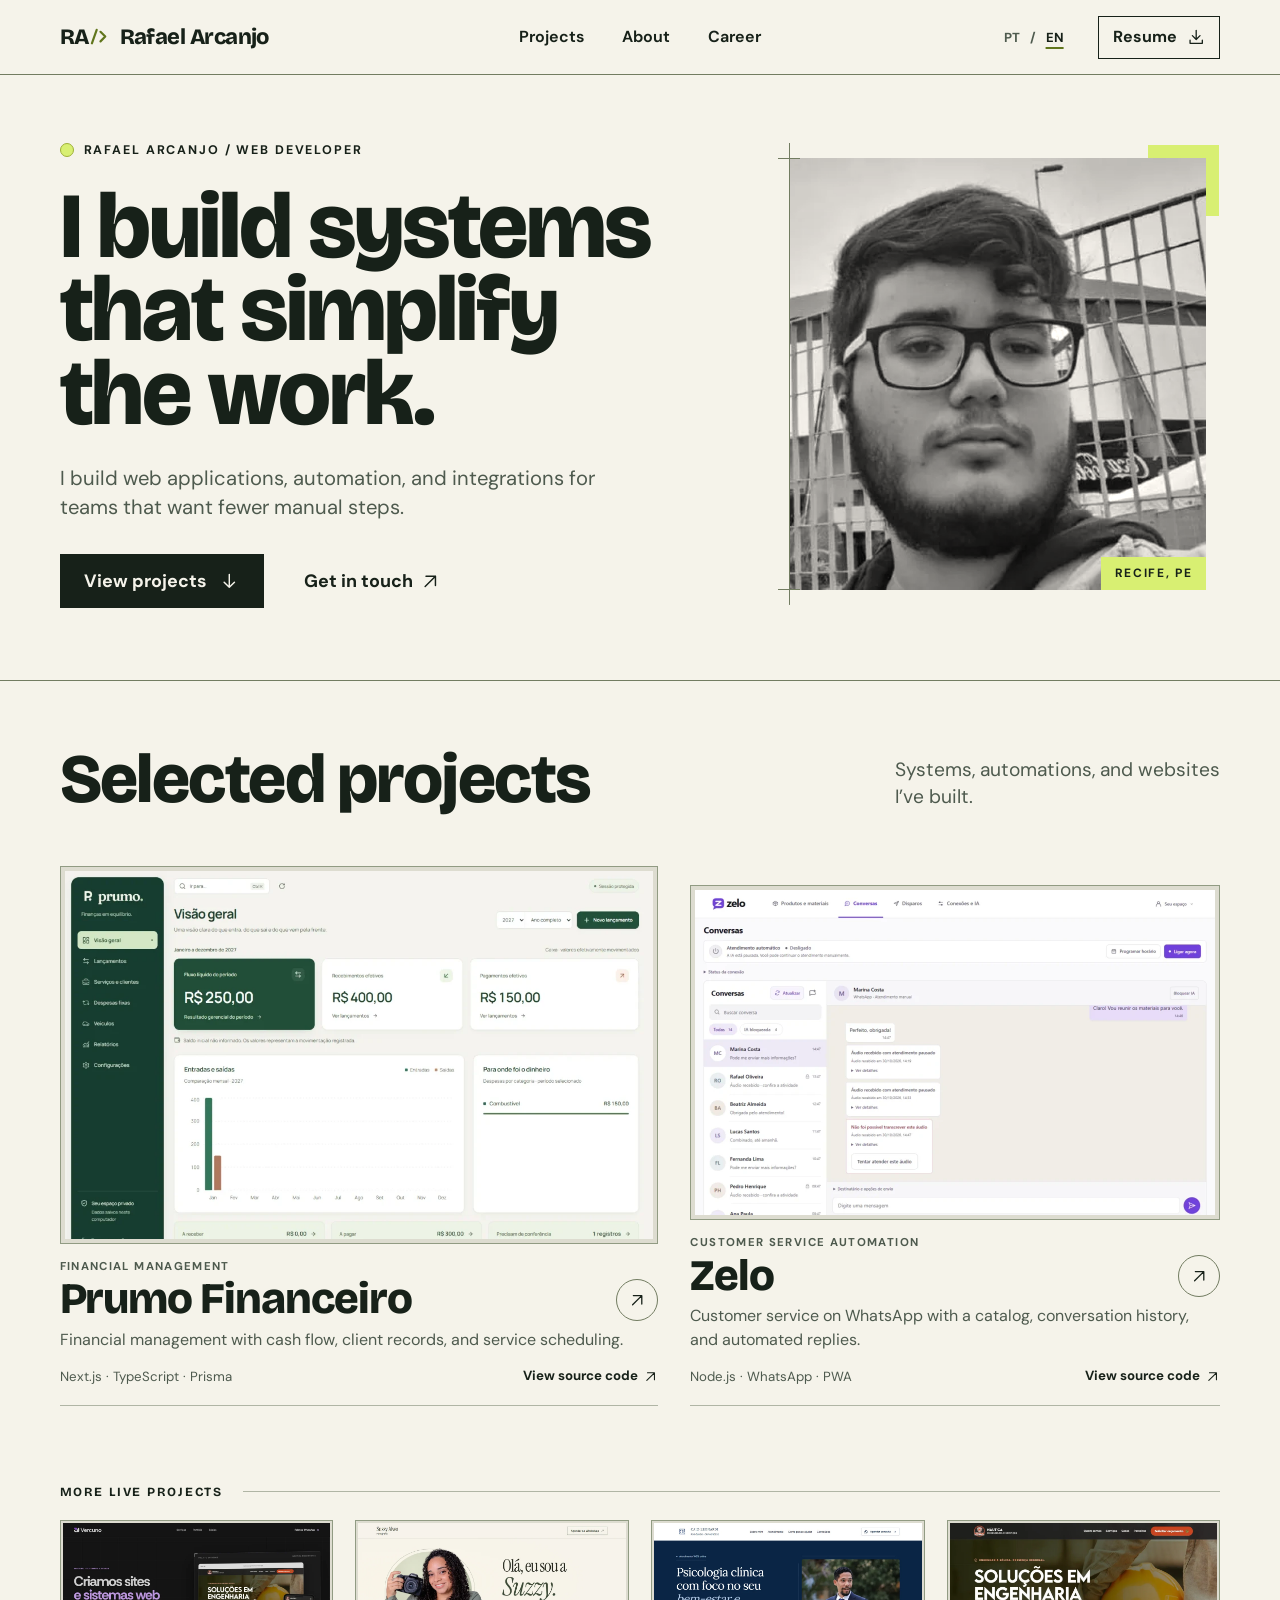
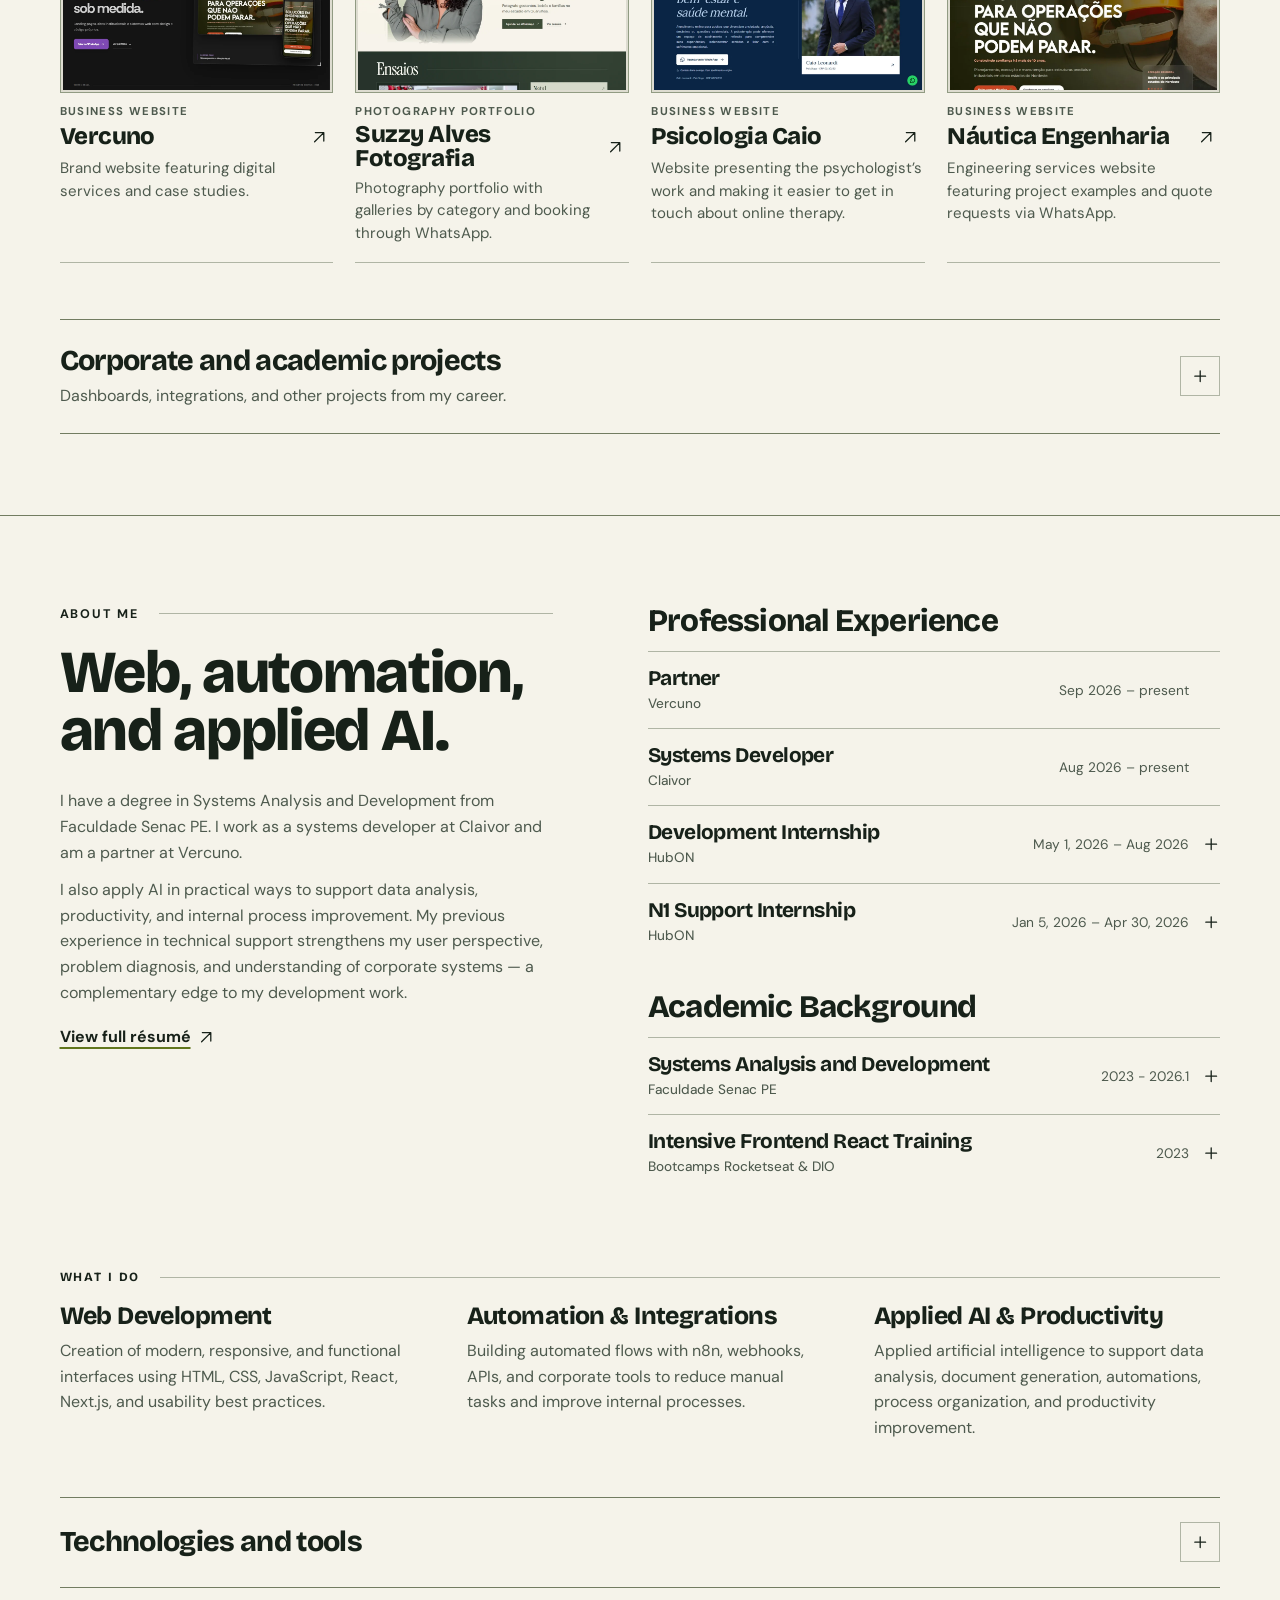
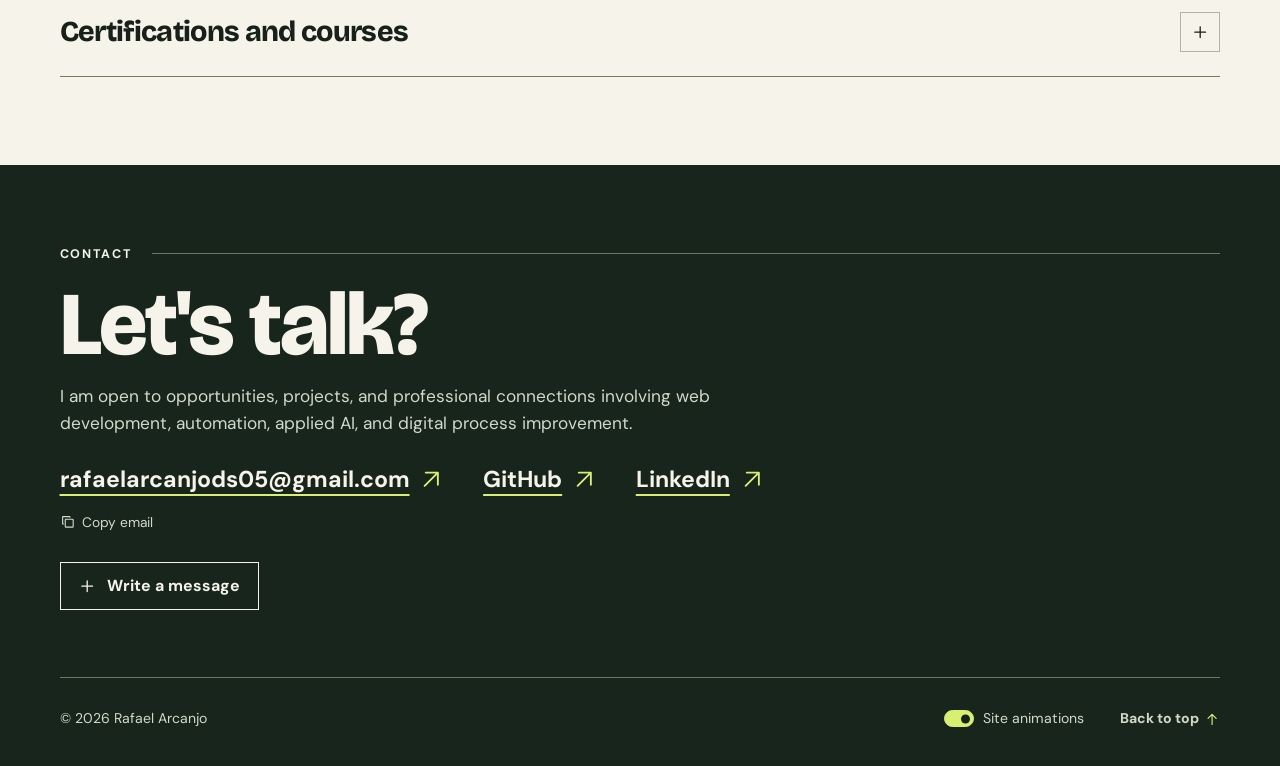
==== commit 2a53bdca: "feat: enable Vercuno-style portfolio motion" ====
--- a/index.html
+++ b/index.html
@@ -22,10 +22,11 @@
     <meta name="twitter:image" content="https://rafaeladsdev.com/assets/avatar-540.webp">
     <link rel="icon" href="favicon.svg?v=5" type="image/svg+xml">
     <link rel="preload" href="assets/fonts/bricolage-grotesque.woff2" as="font" type="font/woff2" crossorigin>
-    <link rel="stylesheet" href="style.css?v=13">
-    <script src="i18n.js?v=5" defer></script>
-    <script src="script.js?v=5" defer></script>
-    <script src="disclosures.js?v=1" defer></script>
+    <link rel="stylesheet" href="style.css?v=14">
+    <script src="motion.js?v=1" defer></script>
+    <script src="i18n.js?v=6" defer></script>
+    <script src="script.js?v=6" defer></script>
+    <script src="disclosures.js?v=2" defer></script>
 </head>
 <body>
     <svg xmlns="http://www.w3.org/2000/svg" width="0" height="0" class="icon-library" aria-hidden="true">
@@ -618,7 +619,12 @@
     <footer class="footer">
         <div class="shell footer-inner" data-reveal>
             <span data-i18n="footer.rights">© 2026 Rafael Arcanjo</span>
-            <a class="text-link" href="#home"><span data-i18n="footer.top">Voltar ao topo</span> <svg class="icon" aria-hidden="true"><use href="#icon-up"></use></svg></a>
+            <div class="footer-actions">
+                <button type="button" class="motion-toggle" id="motionToggle" role="switch" aria-checked="false" hidden>
+                    <span data-i18n="footer.motion">Animações do site</span>
+                </button>
+                <a class="text-link" href="#home"><span data-i18n="footer.top">Voltar ao topo</span> <svg class="icon" aria-hidden="true"><use href="#icon-up"></use></svg></a>
+            </div>
         </div>
     </footer>
 
--- a/style.css
+++ b/style.css
@@ -222,6 +222,22 @@
 .nav-cv { min-height: 43px; padding-inline: 14px; white-space: nowrap; }
 .button-primary { background: var(--ink); color: var(--paper); padding-inline: 1.32em; }
 
+:is(.button-primary, .button-accent) {
+    position: relative;
+    overflow: hidden;
+}
+
+:is(.button-primary, .button-accent)::before {
+    content: "";
+    position: absolute;
+    inset: -45% auto -45% -30%;
+    width: 26%;
+    background: rgb(255 255 255 / 32%);
+    pointer-events: none;
+    transform: translateX(-110%) skewX(-20deg);
+    transition: transform 420ms var(--motion-out);
+}
+
 .text-link {
     display: inline-flex;
     width: fit-content;
@@ -736,6 +752,69 @@
     color: var(--dark-muted);
 }
 
+.footer-actions {
+    display: flex;
+    flex-wrap: wrap;
+    align-items: center;
+    gap: 6px clamp(16px, 3vw, 36px);
+}
+
+.motion-toggle {
+    position: relative;
+    display: inline-flex;
+    align-items: center;
+    gap: .65em;
+    min-height: 44px;
+    padding: 0;
+    border: 0;
+    background: transparent;
+    color: inherit;
+    font: inherit;
+}
+
+.motion-toggle::before {
+    content: "";
+    width: 30px;
+    height: 17px;
+    border: 1px solid var(--dark-rule);
+    border-radius: 20px;
+    transition: background-color var(--control-time), border-color var(--control-time);
+}
+
+.motion-toggle::after {
+    content: "";
+    position: absolute;
+    inset: 50% auto auto 4px;
+    width: 9px;
+    height: 9px;
+    border-radius: 50%;
+    background: var(--dark-muted);
+    transform: translateY(-50%);
+    transition: transform 220ms var(--motion-out), background-color var(--control-time);
+}
+
+.motion-toggle[aria-checked="true"]::before { background: var(--accent); border-color: var(--accent); }
+.motion-toggle[aria-checked="true"]::after { background: var(--ink); transform: translate(13px, -50%); }
+
+:is(.hero-actions, .footer-actions) .text-link {
+    position: relative;
+    text-decoration: none;
+}
+
+:is(.hero-actions, .footer-actions) .text-link::after {
+    content: "";
+    position: absolute;
+    inset: auto 0 -.35em;
+    height: 1px;
+    background: var(--accent-deep);
+    transform: scaleX(0);
+    transform-origin: left;
+    transition: transform 280ms var(--motion-out);
+    pointer-events: none;
+}
+
+.footer-actions .text-link::after { background: var(--accent); transition-duration: 220ms; }
+
 @media (hover: hover) and (pointer: fine) {
     .nav-menu a:hover::after { transform: scaleX(1); }
     .language-switch button:hover, .menu-toggle:hover { background: #e8eadb; }
@@ -743,6 +822,8 @@
     .button-primary:hover { color: var(--ink); background: var(--accent); border-color: var(--ink); }
     .button-accent:enabled:hover { background: var(--paper); }
     .text-link:hover { text-decoration-color: currentColor; }
+    :is(.hero-actions, .footer-actions) .text-link:hover::after { transform: scaleX(1); }
+    .motion-toggle:hover { color: var(--paper); }
     .project-main:hover .project-arrow,
     .disclosure > summary:hover .disclosure-icon {
         background: var(--accent);
@@ -753,59 +834,66 @@
     .contact-links a:hover, .copy-button:hover { color: var(--accent); }
 }
 
-@media (hover: hover) and (pointer: fine) and (prefers-reduced-motion: no-preference) {
-    .brand:hover .brand-mark { transform: rotate(-5deg); }
-    .button:not(:disabled):hover { transform: translateY(-3px); }
-    .text-link:hover .icon, .project-main:hover .project-arrow .icon,
-    .button-accent:enabled:hover .icon { transform: translate(3px, -3px); }
-    .footer .text-link:hover .icon { transform: translateY(-4px); }
-    :is(.button-primary, .nav-cv):hover .icon { transform: translateY(4px); }
-    .copy-button:hover .icon { transform: translateX(3px); }
-    .project-main:hover img { transform: scale(1.045); }
-}
-
-@media screen and (prefers-reduced-motion: no-preference) {
-    :is(.button, .language-switch button, .menu-toggle, .filter-bar button, .copy-button):active:not(:disabled):not(:focus-visible) {
+@media (hover: hover) and (pointer: fine) {
+    :where(html[data-motion="full"]) .brand:hover .brand-mark { transform: rotate(-5deg); }
+    :where(html[data-motion="full"]) .button:not(:disabled):hover { transform: translateY(-2px); }
+    :where(html[data-motion="full"]) :is(.button-primary, .button-accent:enabled):hover::before {
+        transform: translateX(600%) skewX(-20deg);
+    }
+    :where(html[data-motion="full"]) :is(.text-link:hover .icon, .project-main:hover .project-arrow .icon, .button-accent:enabled:hover .icon) {
+        transform: translate(3px, -3px);
+    }
+    :where(html[data-motion="full"]) .footer .text-link:hover .icon { transform: translateY(-4px); }
+    :where(html[data-motion="full"]) :is(.button-primary, .nav-cv):hover .icon { transform: translateY(4px); }
+    :where(html[data-motion="full"]) .copy-button:hover .icon { transform: translateX(3px); }
+    :where(html[data-motion="full"]) .project-main:hover img { transform: scale(1.045); }
+}
+
+@media screen {
+    :where(html[data-motion="full"]) :is(.button, .language-switch button, .menu-toggle, .filter-bar button, .copy-button):active:not(:disabled):not(:focus-visible) {
         transform: scale(.965);
         transition-duration: 90ms;
     }
-    .project-main:active:not(:focus-visible) .project-arrow,
-    .disclosure > summary:active:not(:focus-visible) .disclosure-icon {
+    :where(html[data-motion="full"]) :is(.project-main:active:not(:focus-visible) .project-arrow, .disclosure > summary:active:not(:focus-visible) .disclosure-icon) {
         transform: scale(.9);
     }
 
-    @keyframes arrive {
-        from { opacity: var(--arrival-opacity, .25); translate: 0 var(--arrival-distance, 14px); }
-        to { opacity: 1; translate: 0 0; }
-    }
-
-    .hero-content > *, .hero-layout > .portrait {
-        animation: arrive 600ms var(--motion-out) var(--arrival-delay, 0ms) backwards;
-    }
-    .hero h1 { --arrival-opacity: .45; --arrival-delay: 65ms; }
-    .hero-description { --arrival-delay: 125ms; }
-    .hero-actions { --arrival-delay: 185ms; }
-    .hero-layout > .portrait {
-        --arrival-distance: 22px;
-        --arrival-delay: 85ms;
-        animation-duration: 720ms;
-    }
-    .hero-content:focus-within > * { animation: none; }
-
-    [data-reveal] {
+    @keyframes hero-rise {
+        from { opacity: 0; translate: 0 8px; }
+    }
+
+    @keyframes hero-fade {
+        from { opacity: 0; }
+    }
+
+    :where(html[data-motion="full"]) .hero-content:not(:focus-within) :is(.hero-eyebrow, h1 > span) {
+        animation: hero-rise 440ms var(--motion-out) var(--arrival-delay, 0ms) backwards;
+    }
+    :where(html[data-motion="full"]) .hero-content:not(:focus-within) :is(.hero-description, .hero-actions),
+    :where(html[data-motion="full"]) .hero-layout > .portrait {
+        animation: hero-fade 360ms var(--motion-out) var(--arrival-delay, 0ms) backwards;
+    }
+    .hero h1 > span:nth-child(1) { --arrival-delay: 40ms; }
+    .hero h1 > span:nth-child(2) { --arrival-delay: 100ms; }
+    .hero h1 > span:nth-child(3) { --arrival-delay: 160ms; }
+    .hero-description { --arrival-delay: 200ms; }
+    .hero-actions { --arrival-delay: 240ms; }
+    .hero-layout > .portrait { --arrival-delay: 120ms; }
+
+    :where(html[data-motion="full"]) [data-reveal] {
         transition: opacity 520ms var(--motion-out), translate 520ms var(--motion-out);
         transition-delay: var(--reveal-delay, 0ms);
     }
-    .is-awaiting-reveal:not(:focus-within) {
+    :where(html[data-motion="full"]) .is-awaiting-reveal:not(:focus-within) {
         opacity: 0;
-        translate: 0 18px;
+        translate: 0 12px;
         transition: none;
     }
-    [data-reveal]:focus-within { transition: none; }
+    :where(html[data-motion="full"]) [data-reveal]:focus-within { transition: none; }
 
     @media (min-width: 761px) {
-        :is(.feature-grid, .service-grid) > :nth-child(2) { --reveal-delay: 65ms; }
-        .service-grid > :nth-child(3) { --reveal-delay: 130ms; }
+        :is(.feature-grid, .service-grid) > :nth-child(2) { --reveal-delay: 55ms; }
+        .service-grid > :nth-child(3) { --reveal-delay: 110ms; }
     }
     @media (min-width: 441px) {
         .sites-grid > :nth-child(even) { --reveal-delay: 55ms; }
@@ -827,13 +915,22 @@
         --panel-open-time: 490ms;
         --panel-close-time: 440ms;
     }
-    [data-disclosure-moving] > .disclosure-track {
+    :where(html[data-motion="full"]) [data-disclosure-moving] > .disclosure-track {
         overflow: clip;
-        transition: grid-template-rows var(--panel-open-time, 490ms) cubic-bezier(.42, 0, .36, 1);
-    }
-    [data-disclosure-closing] > .disclosure-track { grid-template-rows: 0fr; }
-    [data-disclosure-moving][data-disclosure-closing] > .disclosure-track {
-        transition-duration: var(--panel-close-time, 440ms);
+        --panel-time: var(--panel-open-time, 490ms);
+        --panel-easing: cubic-bezier(.42, 0, .36, 1);
+        transition: grid-template-rows var(--panel-time) var(--panel-easing);
+    }
+    :where(html[data-motion="full"]) [data-disclosure-moving] > .disclosure-track > .disclosure-body {
+        transition: translate var(--panel-time) var(--panel-easing), opacity var(--panel-time) var(--panel-easing);
+    }
+    :where(html[data-motion="full"]) [data-disclosure-closing] > .disclosure-track { grid-template-rows: 0fr; }
+    :where(html[data-motion="full"]) [data-disclosure-closing] > .disclosure-track > .disclosure-body {
+        opacity: .72;
+        translate: 0 -8px;
+    }
+    :where(html[data-motion="full"]) [data-disclosure-moving][data-disclosure-closing] > .disclosure-track {
+        --panel-time: var(--panel-close-time, 440ms);
     }
 }
 
@@ -939,9 +1036,17 @@
     .brand-name { display: none; }
 }
 
+html[data-motion="reduced"], html[data-motion="reduced"] *, html[data-motion="reduced"] *::before, html[data-motion="reduced"] *::after {
+    scroll-behavior: auto !important;
+    transition: none !important;
+    animation: none !important;
+}
+
 @media (prefers-reduced-motion: reduce) {
-    *, *::before, *::after {
+    html:not([data-motion="full"]), html:not([data-motion="full"]) *,
+    html:not([data-motion="full"]) *::before, html:not([data-motion="full"]) *::after {
         scroll-behavior: auto !important;
         transition: none !important;
-    }
-}
+        animation: none !important;
+    }
+}
